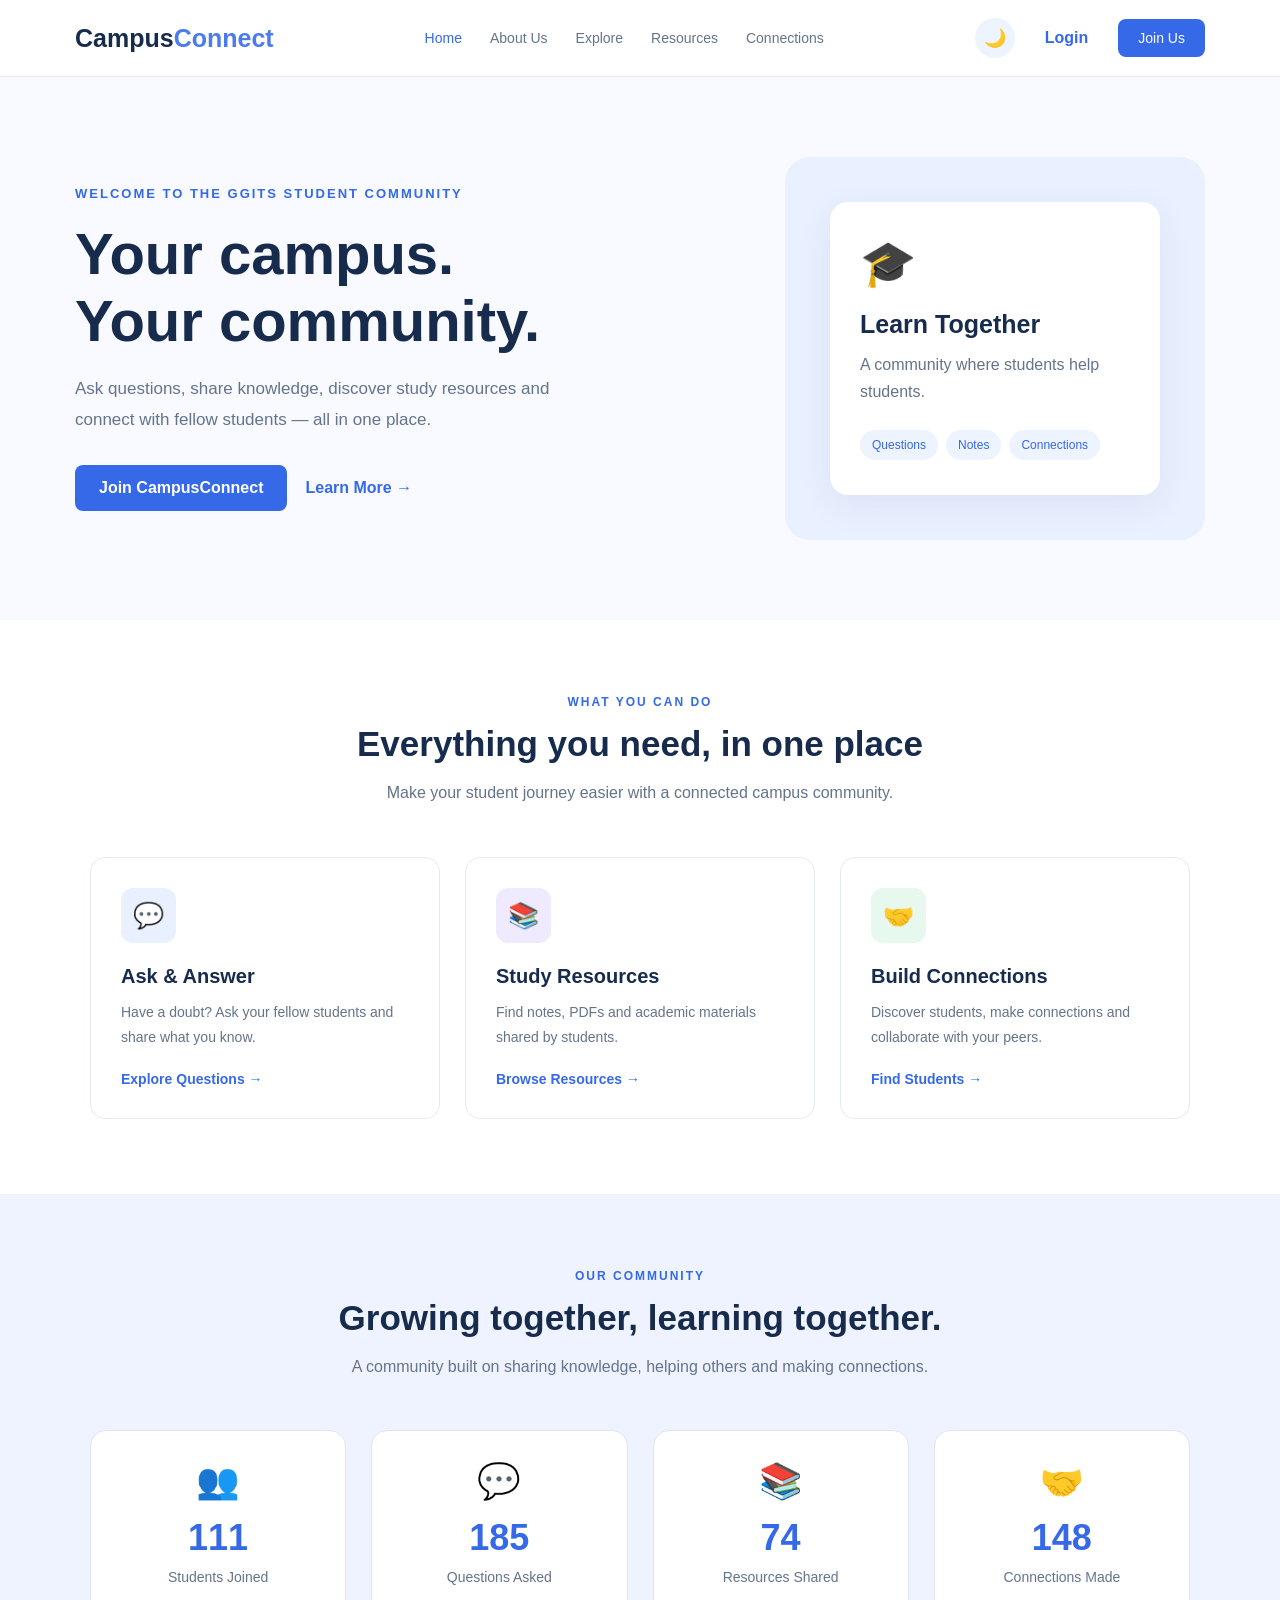
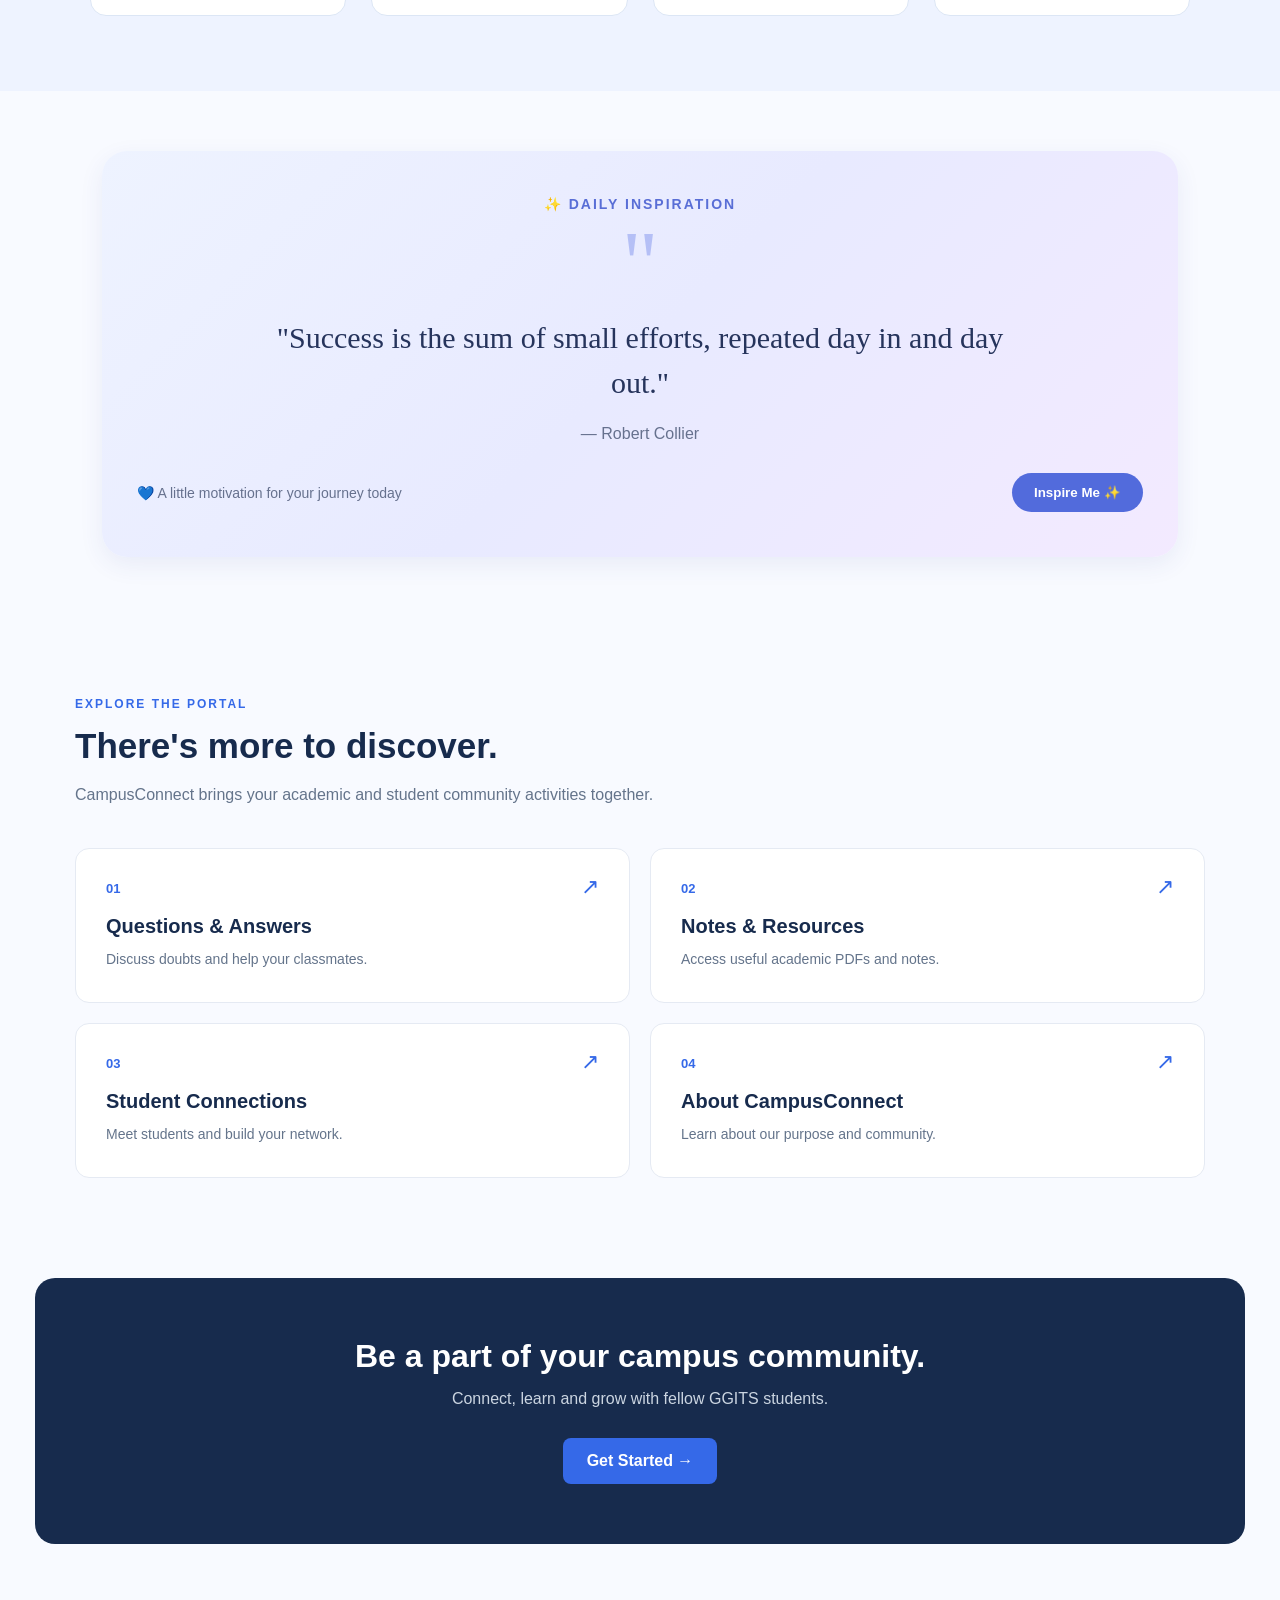
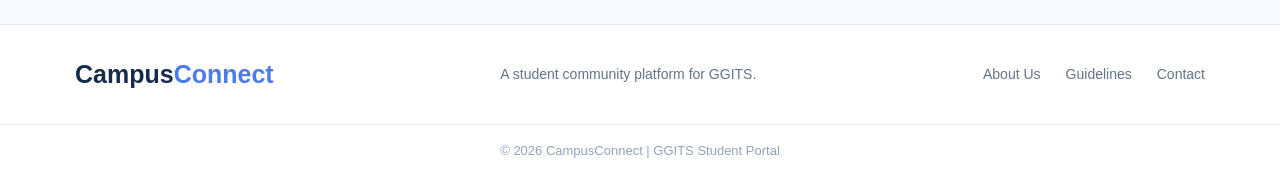
==== index.html @ 44f0b932 "Add files via upload" ====
<!DOCTYPE html>
<html lang="en">
<head>
    <meta charset="UTF-8">
    <meta name="viewport" content="width=device-width, initial-scale=1.0">
    <title>CampusConnect | GGITS Student Portal</title>
    <link rel="stylesheet" href="style.css">
</head>

<body>

    <!-- Navigation Bar -->
    <header>
        <nav class="navbar">

            <a href="index.html" class="logo">
                Campus<span>Connect</span>
            </a>

            <ul class="nav-links">
                <li><a href="index.html" class="active">Home</a></li>
                <li><a href="about.html">About Us</a></li>
                <li><a href="explore.html">Explore</a></li>
                <li><a href="resources.html">Resources</a></li>
                <li><a href="connections.html">Connections</a></li>
            </ul>

            <div class="nav-buttons">

    <button id="theme-toggle" class="theme-toggle">
        🌙
    </button>

    <a href="login.html" class="login-btn">Login</a>

    <a href="register.html" class="register-btn">Join Us</a>

</div>

        </nav>
    </header>


    <!-- Main Homepage -->
    <main>

        <!-- Hero Section -->
        <section class="hero">

            <div class="hero-content">

                <p class="welcome-text">
                    WELCOME TO THE GGITS STUDENT COMMUNITY
                </p>

                <h1>
                    Your campus.<br>
                    Your community.
                </h1>

                <p class="hero-description">
                    Ask questions, share knowledge, discover study resources
                    and connect with fellow students — all in one place.
                </p>

                <div class="hero-buttons">
                    <a href="register.html" class="primary-btn">
                        Join CampusConnect
                    </a>

                    <a href="about.html" class="secondary-btn">
                        Learn More →
                    </a>
                </div>

            </div>

            <div class="hero-visual">

                <div class="visual-card">
                    <div class="visual-icon">🎓</div>

                    <h3>Learn Together</h3>

                    <p>
                        A community where students help students.
                    </p>

                    <div class="visual-tags">
                        <span>Questions</span>
                        <span>Notes</span>
                        <span>Connections</span>
                    </div>
                </div>

            </div>

        </section>


        <!-- Features Section -->
        <section class="features-section">

            <div class="section-heading">

                <p class="section-label">WHAT YOU CAN DO</p>

                <h2>Everything you need, in one place</h2>

                <p>
                    Make your student journey easier with a connected
                    campus community.
                </p>

            </div>


            <div class="feature-container">

                <!-- Feature 1 -->
                <div class="feature-card">

                    <div class="feature-icon blue">
                        💬
                    </div>

                    <h3>Ask & Answer</h3>

                    <p>
                        Have a doubt? Ask your fellow students and
                        share what you know.
                    </p>

                    <a href="explore.html">
                        Explore Questions →
                    </a>

                </div>


                <!-- Feature 2 -->
                <div class="feature-card">

                    <div class="feature-icon purple">
                        📚
                    </div>

                    <h3>Study Resources</h3>

                    <p>
                        Find notes, PDFs and academic materials
                        shared by students.
                    </p>

                    <a href="resources.html">
                        Browse Resources →
                    </a>

                </div>


                <!-- Feature 3 -->
                <div class="feature-card">

                    <div class="feature-icon green">
                        🤝
                    </div>

                    <h3>Build Connections</h3>

                    <p>
                        Discover students, make connections
                        and collaborate with your peers.
                    </p>

                    <a href="connections.html">
                        Find Students →
                    </a>

                </div>

            </div>

        </section>

        <!-- Community Statistics Section -->

<section class="stats-section">

    <div class="stats-heading">

        <p class="section-label">OUR COMMUNITY</p>

        <h2>Growing together, learning together.</h2>

        <p>
            A community built on sharing knowledge,
            helping others and making connections.
        </p>

    </div>


    <div class="stats-container">

        <!-- Students -->
        <div class="stat-card">

            <div class="stat-icon">👥</div>

            <h3 class="counter" data-target="250">0</h3>

            <p>Students Joined</p>

        </div>


        <!-- Questions -->
        <div class="stat-card">

            <div class="stat-icon">💬</div>

            <h3 class="counter" data-target="480">0</h3>

            <p>Questions Asked</p>

        </div>


        <!-- Resources -->
        <div class="stat-card">

            <div class="stat-icon">📚</div>

            <h3 class="counter" data-target="150">0</h3>

            <p>Resources Shared</p>

        </div>


        <!-- Connections -->
        <div class="stat-card">

            <div class="stat-icon">🤝</div>

            <h3 class="counter" data-target="320">0</h3>

            <p>Connections Made</p>

        </div>

    </div>

</section>

    <!-- Daily Inspiration -->
<section class="daily-inspiration">
    <div class="inspiration-card">
        <div class="inspiration-label">
            ✨ DAILY INSPIRATION
        </div>

        <div class="quote-icon">"</div>

        <h2 id="daily-quote">
            It always seems impossible until it's done.
        </h2>

        <p id="quote-author">— Nelson Mandela</p>

        <div class="inspiration-footer">
            <span>💙 A little motivation for your journey today</span>

            <button id="new-quote-btn">
                Inspire Me ✨
            </button>
        </div>
    </div>
</section>


        <!-- Explore Section -->
        <section class="explore-section">

            <div class="explore-content">

                <p class="section-label">EXPLORE THE PORTAL</p>

                <h2>There's more to discover.</h2>

                <p>
                    CampusConnect brings your academic and student
                    community activities together.
                </p>

            </div>


            <div class="explore-grid">

                <a href="explore.html" class="explore-card">
                    <span class="explore-number">01</span>
                    <h3>Questions & Answers</h3>
                    <p>Discuss doubts and help your classmates.</p>
                    <span class="arrow">↗</span>
                </a>


                <a href="resources.html" class="explore-card">
                    <span class="explore-number">02</span>
                    <h3>Notes & Resources</h3>
                    <p>Access useful academic PDFs and notes.</p>
                    <span class="arrow">↗</span>
                </a>


                <a href="connections.html" class="explore-card">
                    <span class="explore-number">03</span>
                    <h3>Student Connections</h3>
                    <p>Meet students and build your network.</p>
                    <span class="arrow">↗</span>
                </a>


                <a href="about.html" class="explore-card">
                    <span class="explore-number">04</span>
                    <h3>About CampusConnect</h3>
                    <p>Learn about our purpose and community.</p>
                    <span class="arrow">↗</span>
                </a>

            </div>

        </section>


        <!-- Call To Action -->
        <section class="cta-section">

            <h2>Be a part of your campus community.</h2>

            <p>
                Connect, learn and grow with fellow GGITS students.
            </p>

            <a href="register.html" class="primary-btn">
                Get Started →
            </a>

        </section>

    </main>


    <!-- Footer -->
    <footer>

        <div class="footer-content">

            <a href="index.html" class="logo footer-logo">
                Campus<span>Connect</span>
            </a>

            <p>
                A student community platform for GGITS.
            </p>

            <div class="footer-links">
                <a href="about.html">About Us</a>
                <a href="guidelines.html">Guidelines</a>
                <a href="contact.html">Contact</a>
            </div>

        </div>

        <div class="footer-bottom">
            © 2026 CampusConnect | GGITS Student Portal
        </div>

    </footer>

    <script src="script.js"></script>

</body>
</html>
---- style.css ----
/* ------------------------------
   GENERAL STYLING
------------------------------ */

* {
    margin: 0;
    padding: 0;
    box-sizing: border-box;
}

body {
    font-family: Arial, Helvetica, sans-serif;
    background-color: #f8faff;
    color: #172b4d;
}

a {
    text-decoration: none;
    color: inherit;
}

html {
    scroll-behavior: smooth;
}


/* ------------------------------
   NAVIGATION BAR
------------------------------ */

header {
    background-color: #ffffff;
    border-bottom: 1px solid #e5eaf3;
    position: sticky;
    top: 0;
    z-index: 100;
}

.navbar {
    max-width: 1200px;
    margin: auto;
    padding: 18px 35px;

    display: flex;
    justify-content: space-between;
    align-items: center;
}

.logo {
    font-size: 25px;
    font-weight: bold;
    color: #172b4d;
}

.logo span {
    color: #4b7bec;
}

.nav-links {
    display: flex;
    list-style: none;
    gap: 28px;
}

.nav-links a {
    color: #64748b;
    font-size: 14px;
    transition: 0.3s;
}

.nav-links a:hover,
.nav-links .active {
    color: #3569e8;
}

.nav-buttons {
    display: flex;
    align-items: center;
    gap: 12px;
}

.login-btn {
    padding: 10px 18px;
    color: #3569e8;
    font-weight: 600;
}

.register-btn {
    background-color: #3569e8;
    color: white;
    padding: 11px 20px;
    border-radius: 8px;
    font-size: 14px;
    transition: 0.3s;
}

.register-btn:hover {
    background-color: #2454c6;
}


/* ------------------------------
   HERO SECTION
------------------------------ */

.hero {
    max-width: 1200px;
    margin: auto;

    padding: 80px 35px;

    display: flex;
    align-items: center;
    justify-content: space-between;

    gap: 50px;
}

.hero-content {
    max-width: 600px;
}

.welcome-text {
    color: #3569e8;
    font-size: 13px;
    font-weight: bold;
    letter-spacing: 2px;
    margin-bottom: 20px;
}

.hero h1 {
    font-size: 58px;
    line-height: 1.15;
    color: #172b4d;
    margin-bottom: 20px;
}

.hero-description {
    font-size: 17px;
    line-height: 1.8;
    color: #64748b;
    max-width: 520px;
}

.hero-buttons {
    display: flex;
    align-items: center;
    gap: 18px;
    margin-top: 30px;
}

.primary-btn {
    display: inline-block;
    background-color: #3569e8;
    color: white;

    padding: 14px 24px;
    border-radius: 8px;

    font-weight: 600;
    transition: 0.3s;
}

.primary-btn:hover {
    background-color: #2454c6;
    transform: translateY(-2px);
}

.secondary-btn {
    color: #3569e8;
    font-weight: 600;
}


/* Hero visual */

.hero-visual {
    width: 420px;
    min-width: 320px;

    background-color: #e9f0ff;
    border-radius: 25px;

    padding: 45px;
}

.visual-card {
    background-color: white;
    padding: 35px 30px;
    border-radius: 18px;

    box-shadow: 0 10px 35px rgba(50, 80, 140, 0.08);
}

.visual-icon {
    font-size: 45px;
    margin-bottom: 20px;
}

.visual-card h3 {
    font-size: 25px;
    margin-bottom: 12px;
}

.visual-card p {
    color: #64748b;
    line-height: 1.7;
}

.visual-tags {
    display: flex;
    flex-wrap: wrap;
    gap: 8px;
    margin-top: 25px;
}

.visual-tags span {
    background-color: #edf3ff;
    color: #3569e8;

    padding: 8px 12px;
    border-radius: 20px;

    font-size: 12px;
}


/* ------------------------------
   FEATURES SECTION
------------------------------ */

.features-section {
    padding: 75px 35px;
    background-color: white;
}

.section-heading {
    text-align: center;
    max-width: 700px;
    margin: auto;
}

.section-label {
    color: #3569e8;
    font-size: 12px;
    font-weight: bold;
    letter-spacing: 2px;
    margin-bottom: 15px;
}

.section-heading h2,
.explore-content h2 {
    font-size: 35px;
    margin-bottom: 15px;
}

.section-heading > p:last-child {
    color: #64748b;
    line-height: 1.7;
}

.feature-container {
    max-width: 1100px;
    margin: 50px auto 0;

    display: grid;
    grid-template-columns: repeat(3, 1fr);
    gap: 25px;
}

.feature-card {
    background-color: #ffffff;

    border: 1px solid #e5eaf3;
    border-radius: 15px;

    padding: 30px;

    transition: 0.3s;
}

.feature-card:hover {
    transform: translateY(-6px);
    box-shadow: 0 10px 30px rgba(40, 70, 120, 0.08);
}

.feature-icon {
    width: 55px;
    height: 55px;

    display: flex;
    justify-content: center;
    align-items: center;

    border-radius: 12px;
    font-size: 25px;

    margin-bottom: 22px;
}

.blue {
    background-color: #e9f0ff;
}

.purple {
    background-color: #f0eaff;
}

.green {
    background-color: #e7f8ef;
}

.feature-card h3 {
    font-size: 20px;
    margin-bottom: 12px;
}

.feature-card p {
    color: #64748b;
    font-size: 14px;
    line-height: 1.8;
    margin-bottom: 20px;
}

.feature-card a {
    color: #3569e8;
    font-size: 14px;
    font-weight: bold;
}


/* ------------------------------
   EXPLORE SECTION
------------------------------ */

.explore-section {
    max-width: 1200px;
    margin: auto;
    padding: 80px 35px;
}

.explore-content {
    margin-bottom: 40px;
}

.explore-content > p:last-child {
    color: #64748b;
    line-height: 1.7;
}

.explore-grid {
    display: grid;
    grid-template-columns: repeat(2, 1fr);
    gap: 20px;
}

.explore-card {
    position: relative;

    background-color: white;
    border: 1px solid #e5eaf3;

    border-radius: 14px;
    padding: 30px;

    transition: 0.3s;
}

.explore-card:hover {
    border-color: #3569e8;
    transform: translateY(-4px);
}

.explore-number {
    color: #3569e8;
    font-size: 13px;
    font-weight: bold;
}

.explore-card h3 {
    margin: 18px 0 10px;
    font-size: 20px;
}

.explore-card p {
    color: #64748b;
    font-size: 14px;
    line-height: 1.7;
}

.arrow {
    position: absolute;
    top: 25px;
    right: 30px;

    color: #3569e8;
    font-size: 22px;
}


/* ------------------------------
   CALL TO ACTION
------------------------------ */

.cta-section {
    margin: 20px 35px 80px;

    background-color: #172b4d;
    color: white;

    border-radius: 20px;
    padding: 60px 25px;

    text-align: center;
}

.cta-section h2 {
    font-size: 32px;
    margin-bottom: 15px;
}

.cta-section p {
    color: #cbd5e1;
    margin-bottom: 30px;
}


/* ------------------------------
   FOOTER
------------------------------ */

footer {
    background-color: white;
    border-top: 1px solid #e5eaf3;
}

.footer-content {
    max-width: 1200px;
    margin: auto;

    padding: 35px;

    display: flex;
    justify-content: space-between;
    align-items: center;
}

.footer-content > p {
    color: #64748b;
    font-size: 14px;
}

.footer-links {
    display: flex;
    gap: 25px;
}

.footer-links a {
    color: #64748b;
    font-size: 14px;
}

.footer-links a:hover {
    color: #3569e8;
}

.footer-bottom {
    border-top: 1px solid #e5eaf3;

    padding: 18px;
    text-align: center;

    color: #94a3b8;
    font-size: 13px;
}


/* ------------------------------
   RESPONSIVE DESIGN
------------------------------ */

@media (max-width: 900px) {

    .navbar {
        flex-wrap: wrap;
        gap: 20px;
    }

    .nav-links {
        gap: 15px;
    }

    .hero {
        flex-direction: column;
        text-align: center;
    }

    .hero-description {
        margin: auto;
    }

    .hero-buttons {
        justify-content: center;
    }

    .hero-visual {
        width: 100%;
        max-width: 500px;
    }

    .feature-container {
        grid-template-columns: 1fr;
    }

    .footer-content {
        flex-direction: column;
        gap: 20px;
        text-align: center;
    }

}


@media (max-width: 600px) {

    .navbar {
        padding: 15px 20px;
    }

    .nav-links {
        width: 100%;
        justify-content: center;
        flex-wrap: wrap;
    }

    .nav-buttons {
        width: 100%;
        justify-content: center;
    }

    .hero {
        padding: 55px 20px;
    }

    .hero h1 {
        font-size: 40px;
    }

    .hero-description {
        font-size: 15px;
    }

    .hero-visual {
        min-width: auto;
        padding: 20px;
    }

    .features-section,
    .explore-section {
        padding: 55px 20px;
    }

    .section-heading h2,
    .explore-content h2 {
        font-size: 28px;
    }

    .explore-grid {
        grid-template-columns: 1fr;
    }

    .cta-section {
        margin: 20px;
        padding: 45px 20px;
    }

    .cta-section h2 {
        font-size: 26px;
    }

    .footer-links {
        flex-wrap: wrap;
        justify-content: center;
    }

}

/* ------------------------------
   DARK MODE BUTTON
------------------------------ */

.theme-toggle {
    background-color: #edf3ff;
    border: none;

    width: 40px;
    height: 40px;

    border-radius: 50%;

    cursor: pointer;
    font-size: 18px;

    transition: 0.3s;
}

.theme-toggle:hover {
    transform: rotate(15deg);
}


/* ------------------------------
   DARK MODE
------------------------------ */

body.dark-mode {
    background-color: #101827;
    color: #e5eaf3;
}


/* Navbar */

.dark-mode header {
    background-color: #172235;
    border-bottom-color: #2b3950;
}

.dark-mode .logo {
    color: #e5eaf3;
}

.dark-mode .nav-links a {
    color: #cbd5e1;
}

.dark-mode .nav-links a:hover,
.dark-mode .nav-links .active {
    color: #7da5ff;
}

.dark-mode .login-btn {
    color: #7da5ff;
}

.dark-mode .theme-toggle {
    background-color: #2b3950;
}


/* Hero section */

.dark-mode .hero h1 {
    color: #f1f5f9;
}

.dark-mode .hero-description {
    color: #a9b7ca;
}

.dark-mode .hero-visual {
    background-color: #253652;
}

.dark-mode .visual-card {
    background-color: #172235;
    color: #e5eaf3;
}

.dark-mode .visual-card p {
    color: #a9b7ca;
}

.dark-mode .visual-tags span {
    background-color: #253652;
    color: #8db0ff;
}


/* Features section */

.dark-mode .features-section {
    background-color: #172235;
}

.dark-mode .section-heading h2,
.dark-mode .explore-content h2 {
    color: #f1f5f9;
}

.dark-mode .section-heading > p:last-child,
.dark-mode .explore-content > p:last-child {
    color: #a9b7ca;
}

.dark-mode .feature-card {
    background-color: #202e43;
    border-color: #34445c;
}

.dark-mode .feature-card h3 {
    color: #f1f5f9;
}

.dark-mode .feature-card p {
    color: #a9b7ca;
}

.dark-mode .blue {
    background-color: #253d68;
}

.dark-mode .purple {
    background-color: #3b315c;
}

.dark-mode .green {
    background-color: #25463c;
}


/* Explore section */

.dark-mode .explore-card {
    background-color: #172235;
    border-color: #34445c;
}

.dark-mode .explore-card h3 {
    color: #f1f5f9;
}

.dark-mode .explore-card p {
    color: #a9b7ca;
}

.dark-mode .explore-card:hover {
    border-color: #7da5ff;
}


/* CTA section */

.dark-mode .cta-section {
    background-color: #253d68;
}


/* Footer */

.dark-mode footer {
    background-color: #172235;
    border-top-color: #34445c;
}

.dark-mode .footer-logo {
    color: #f1f5f9;
}

.dark-mode .footer-content > p,
.dark-mode .footer-links a {
    color: #a9b7ca;
}

.dark-mode .footer-links a:hover {
    color: #7da5ff;
}

.dark-mode .footer-bottom {
    border-top-color: #34445c;
    color: #8493a8;
}

/* ------------------------------
   COMMUNITY STATISTICS
------------------------------ */

.stats-section {
    padding: 75px 35px;
    background-color: #eef3ff;
}

.stats-heading {
    text-align: center;
    max-width: 700px;
    margin: auto;
}

.stats-heading h2 {
    font-size: 35px;
    color: #172b4d;
    margin-bottom: 15px;
}

.stats-heading > p:last-child {
    color: #64748b;
    line-height: 1.7;
}

.stats-container {
    max-width: 1100px;
    margin: 50px auto 0;

    display: grid;
    grid-template-columns: repeat(4, 1fr);
    gap: 25px;
}

.stat-card {
    background-color: white;

    border: 1px solid #dce6f5;
    border-radius: 16px;

    padding: 30px 20px;
    text-align: center;

    transition: 0.3s;
}

.stat-card:hover {
    transform: translateY(-6px);

    box-shadow: 0 10px 30px
    rgba(40, 70, 120, 0.08);
}

.stat-icon {
    font-size: 35px;
    margin-bottom: 15px;
}

.stat-card h3 {
    font-size: 36px;
    color: #3569e8;
    margin-bottom: 10px;
}

.stat-card p {
    color: #64748b;
    font-size: 14px;
}


/* Responsive Statistics */

@media (max-width: 900px) {

    .stats-container {
        grid-template-columns: repeat(2, 1fr);
    }

}

@media (max-width: 600px) {

    .stats-section {
        padding: 55px 20px;
    }

    .stats-heading h2 {
        font-size: 28px;
    }

    .stats-container {
        gap: 15px;
    }

    .stat-card {
        padding: 25px 15px;
    }

    .stat-card h3 {
        font-size: 30px;
    }

}

/* Daily Inspiration */

.daily-inspiration {
    padding: 60px 8%;
}

.inspiration-card {
    position: relative;
    overflow: hidden;
    padding: 45px 35px;
    border-radius: 25px;
    text-align: center;
    background: linear-gradient(
        135deg,
        #eef3ff,
        #e8eaff,
        #f3eaff
    );
    color: #26345c;
    box-shadow: 0 8px 25px rgba(50, 70, 150, 0.08);
}

.inspiration-label {
    font-size: 14px;
    font-weight: 700;
    letter-spacing: 2px;
    color: #596ed6;
    margin-bottom: 20px;
}

.quote-icon {
    font-size: 90px;
    font-family: Georgia, serif;
    line-height: 0.7;
    color: #8295ee;
    opacity: 0.5;
}

.inspiration-card h2 {
    max-width: 750px;
    margin: 20px auto;
    font-family: Georgia, serif;
    font-size: 30px;
    font-weight: 500;
    line-height: 1.5;
}

.inspiration-card p {
    color: #66718e;
    font-size: 16px;
    margin-bottom: 30px;
}

.inspiration-footer {
    display: flex;
    align-items: center;
    justify-content: space-between;
    gap: 20px;
    flex-wrap: wrap;
}

.inspiration-footer span {
    font-size: 14px;
    color: #66718e;
}

#new-quote-btn {
    border: none;
    padding: 12px 22px;
    border-radius: 25px;
    background: #526bdc;
    color: white;
    font-weight: 600;
    cursor: pointer;
    transition: 0.3s;
}

#new-quote-btn:hover {
    background: #3b52c0;
    transform: translateY(-2px);
}

/* Responsive */
@media (max-width: 600px) {
    .inspiration-card {
        padding: 35px 20px;
    }

    .inspiration-card h2 {
        font-size: 23px;
    }

    .inspiration-footer {
        justify-content: center;
    }
}

body.dark-mode .inspiration-card {
    background: linear-gradient(
        135deg,
        #252b46,
        #302747,
        #3a2948
    );
    color: #e8eaff;
}

body.dark-mode .inspiration-label {
    color: #a8b5ff;
}

body.dark-mode .quote-icon {
    color: #a8b5ff;
}

body.dark-mode .inspiration-card p,
body.dark-mode .inspiration-footer span {
    color: #b8bfd8;
}

body.dark-mode #new-quote-btn {
    background: #7488f5;
}

body.dark-mode #new-quote-btn:hover {
    background: #6275df;
}
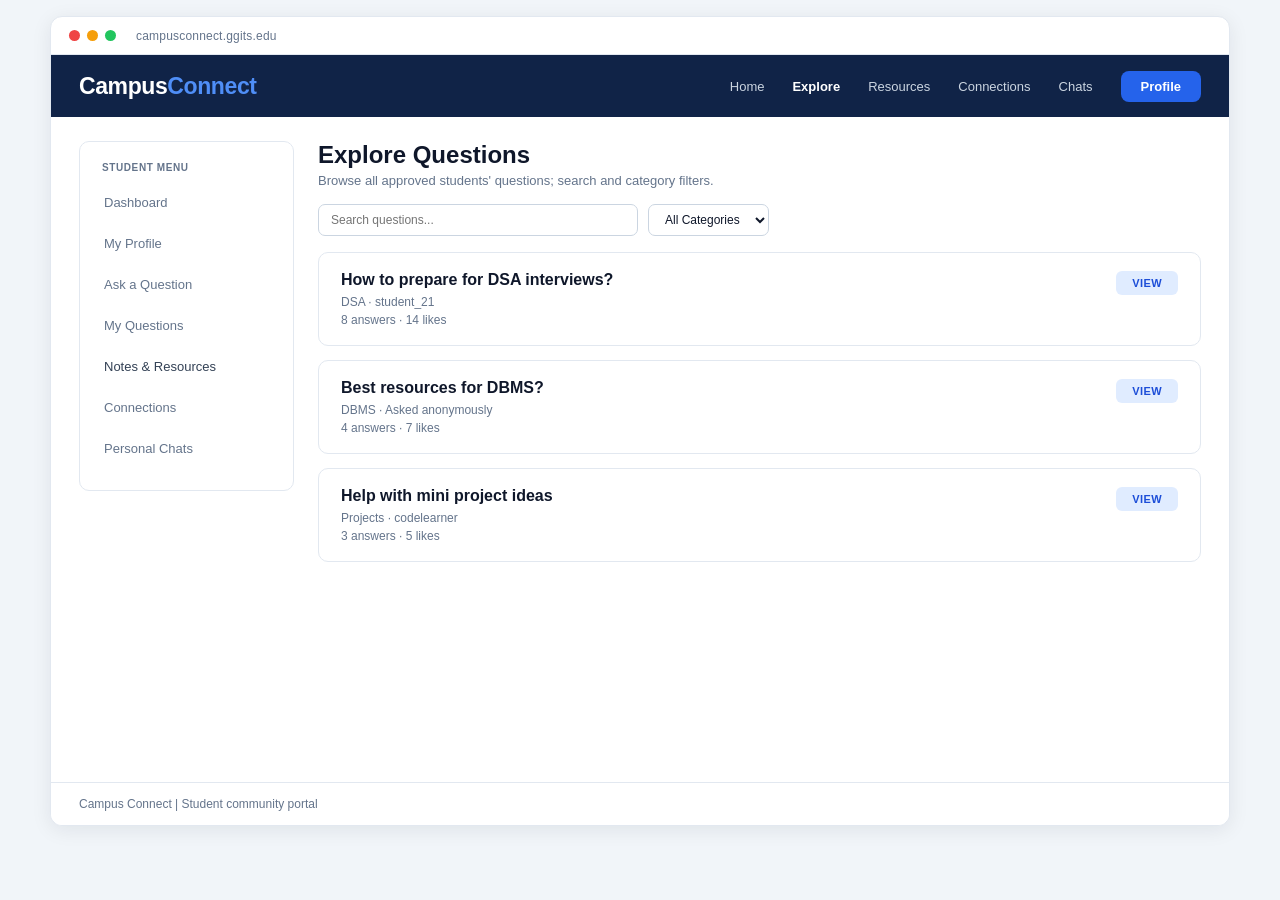
==== commit 7a68564f: "Add files via upload" ====
--- a/index.html
+++ b/index.html
@@ -1,386 +1,572 @@
-<!DOCTYPE html>
-<html lang="en">
-<head>
-    <meta charset="UTF-8">
-    <meta name="viewport" content="width=device-width, initial-scale=1.0">
-    <title>CampusConnect | GGITS Student Portal</title>
-    <link rel="stylesheet" href="style.css">
-</head>
-
-<body>
-
-    <!-- Navigation Bar -->
-    <header>
-        <nav class="navbar">
-
-            <a href="index.html" class="logo">
-                Campus<span>Connect</span>
-            </a>
-
-            <ul class="nav-links">
-                <li><a href="index.html" class="active">Home</a></li>
-                <li><a href="about.html">About Us</a></li>
-                <li><a href="explore.html">Explore</a></li>
-                <li><a href="resources.html">Resources</a></li>
-                <li><a href="connections.html">Connections</a></li>
-            </ul>
-
-            <div class="nav-buttons">
-
-    <button id="theme-toggle" class="theme-toggle">
-        🌙
-    </button>
-
-    <a href="login.html" class="login-btn">Login</a>
-
-    <a href="register.html" class="register-btn">Join Us</a>
-
-</div>
-
-        </nav>
-    </header>
-
-
-    <!-- Main Homepage -->
-    <main>
-
-        <!-- Hero Section -->
-        <section class="hero">
-
-            <div class="hero-content">
-
-                <p class="welcome-text">
-                    WELCOME TO THE GGITS STUDENT COMMUNITY
-                </p>
-
-                <h1>
-                    Your campus.<br>
-                    Your community.
-                </h1>
-
-                <p class="hero-description">
-                    Ask questions, share knowledge, discover study resources
-                    and connect with fellow students — all in one place.
-                </p>
-
-                <div class="hero-buttons">
-                    <a href="register.html" class="primary-btn">
-                        Join CampusConnect
-                    </a>
-
-                    <a href="about.html" class="secondary-btn">
-                        Learn More →
-                    </a>
-                </div>
-
-            </div>
-
-            <div class="hero-visual">
-
-                <div class="visual-card">
-                    <div class="visual-icon">🎓</div>
-
-                    <h3>Learn Together</h3>
-
-                    <p>
-                        A community where students help students.
-                    </p>
-
-                    <div class="visual-tags">
-                        <span>Questions</span>
-                        <span>Notes</span>
-                        <span>Connections</span>
-                    </div>
-                </div>
-
-            </div>
-
-        </section>
-
-
-        <!-- Features Section -->
-        <section class="features-section">
-
-            <div class="section-heading">
-
-                <p class="section-label">WHAT YOU CAN DO</p>
-
-                <h2>Everything you need, in one place</h2>
-
-                <p>
-                    Make your student journey easier with a connected
-                    campus community.
-                </p>
-
-            </div>
-
-
-            <div class="feature-container">
-
-                <!-- Feature 1 -->
-                <div class="feature-card">
-
-                    <div class="feature-icon blue">
-                        💬
-                    </div>
-
-                    <h3>Ask & Answer</h3>
-
-                    <p>
-                        Have a doubt? Ask your fellow students and
-                        share what you know.
-                    </p>
-
-                    <a href="explore.html">
-                        Explore Questions →
-                    </a>
-
-                </div>
-
-
-                <!-- Feature 2 -->
-                <div class="feature-card">
-
-                    <div class="feature-icon purple">
-                        📚
-                    </div>
-
-                    <h3>Study Resources</h3>
-
-                    <p>
-                        Find notes, PDFs and academic materials
-                        shared by students.
-                    </p>
-
-                    <a href="resources.html">
-                        Browse Resources →
-                    </a>
-
-                </div>
-
-
-                <!-- Feature 3 -->
-                <div class="feature-card">
-
-                    <div class="feature-icon green">
-                        🤝
-                    </div>
-
-                    <h3>Build Connections</h3>
-
-                    <p>
-                        Discover students, make connections
-                        and collaborate with your peers.
-                    </p>
-
-                    <a href="connections.html">
-                        Find Students →
-                    </a>
-
-                </div>
-
-            </div>
-
-        </section>
-
-        <!-- Community Statistics Section -->
-
-<section class="stats-section">
-
-    <div class="stats-heading">
-
-        <p class="section-label">OUR COMMUNITY</p>
-
-        <h2>Growing together, learning together.</h2>
-
-        <p>
-            A community built on sharing knowledge,
-            helping others and making connections.
-        </p>
-
-    </div>
-
-
-    <div class="stats-container">
-
-        <!-- Students -->
-        <div class="stat-card">
-
-            <div class="stat-icon">👥</div>
-
-            <h3 class="counter" data-target="250">0</h3>
-
-            <p>Students Joined</p>
-
-        </div>
-
-
-        <!-- Questions -->
-        <div class="stat-card">
-
-            <div class="stat-icon">💬</div>
-
-            <h3 class="counter" data-target="480">0</h3>
-
-            <p>Questions Asked</p>
-
-        </div>
-
-
-        <!-- Resources -->
-        <div class="stat-card">
-
-            <div class="stat-icon">📚</div>
-
-            <h3 class="counter" data-target="150">0</h3>
-
-            <p>Resources Shared</p>
-
-        </div>
-
-
-        <!-- Connections -->
-        <div class="stat-card">
-
-            <div class="stat-icon">🤝</div>
-
-            <h3 class="counter" data-target="320">0</h3>
-
-            <p>Connections Made</p>
-
-        </div>
-
-    </div>
-
-</section>
-
-    <!-- Daily Inspiration -->
-<section class="daily-inspiration">
-    <div class="inspiration-card">
-        <div class="inspiration-label">
-            ✨ DAILY INSPIRATION
-        </div>
-
-        <div class="quote-icon">"</div>
-
-        <h2 id="daily-quote">
-            It always seems impossible until it's done.
-        </h2>
-
-        <p id="quote-author">— Nelson Mandela</p>
-
-        <div class="inspiration-footer">
-            <span>💙 A little motivation for your journey today</span>
-
-            <button id="new-quote-btn">
-                Inspire Me ✨
-            </button>
-        </div>
-    </div>
-</section>
-
-
-        <!-- Explore Section -->
-        <section class="explore-section">
-
-            <div class="explore-content">
-
-                <p class="section-label">EXPLORE THE PORTAL</p>
-
-                <h2>There's more to discover.</h2>
-
-                <p>
-                    CampusConnect brings your academic and student
-                    community activities together.
-                </p>
-
-            </div>
-
-
-            <div class="explore-grid">
-
-                <a href="explore.html" class="explore-card">
-                    <span class="explore-number">01</span>
-                    <h3>Questions & Answers</h3>
-                    <p>Discuss doubts and help your classmates.</p>
-                    <span class="arrow">↗</span>
-                </a>
-
-
-                <a href="resources.html" class="explore-card">
-                    <span class="explore-number">02</span>
-                    <h3>Notes & Resources</h3>
-                    <p>Access useful academic PDFs and notes.</p>
-                    <span class="arrow">↗</span>
-                </a>
-
-
-                <a href="connections.html" class="explore-card">
-                    <span class="explore-number">03</span>
-                    <h3>Student Connections</h3>
-                    <p>Meet students and build your network.</p>
-                    <span class="arrow">↗</span>
-                </a>
-
-
-                <a href="about.html" class="explore-card">
-                    <span class="explore-number">04</span>
-                    <h3>About CampusConnect</h3>
-                    <p>Learn about our purpose and community.</p>
-                    <span class="arrow">↗</span>
-                </a>
-
-            </div>
-
-        </section>
-
-
-        <!-- Call To Action -->
-        <section class="cta-section">
-
-            <h2>Be a part of your campus community.</h2>
-
-            <p>
-                Connect, learn and grow with fellow GGITS students.
-            </p>
-
-            <a href="register.html" class="primary-btn">
-                Get Started →
-            </a>
-
-        </section>
-
-    </main>
-
-
-    <!-- Footer -->
-    <footer>
-
-        <div class="footer-content">
-
-            <a href="index.html" class="logo footer-logo">
-                Campus<span>Connect</span>
-            </a>
-
-            <p>
-                A student community platform for GGITS.
-            </p>
-
-            <div class="footer-links">
-                <a href="about.html">About Us</a>
-                <a href="guidelines.html">Guidelines</a>
-                <a href="contact.html">Contact</a>
-            </div>
-
-        </div>
-
-        <div class="footer-bottom">
-            © 2026 CampusConnect | GGITS Student Portal
-        </div>
-
-    </footer>
-
-    <script src="script.js"></script>
-
-</body>
-</html>+<!DOCTYPE html>
+<html lang="en">
+<head>
+<meta charset="UTF-8" />
+<meta name="viewport" content="width=device-width, initial-scale=1.0" />
+<title>CampusConnect</title>
+<meta name="claude:viewport-fit-sides" content="cover">
+<style>
+  /* Layout: framed portal window; navy header, left student menu, right working panel (Explore / Notes / Upload). */
+  :root {
+    --bg: #f1f5f9;
+    --surface: #ffffff;
+    --surface-2: #f8fafc;
+    --border: #e2e8f0;
+    --border-strong: #cbd5e1;
+    --text: #0f172a;
+    --text-2: #334155;
+    --muted: #64748b;
+    --navy: #102347;
+    --accent: #2563eb;
+    --accent-hover: #1d4ed8;
+    --accent-soft: #e0ecff;
+    --accent-soft-hover: #cfe0ff;
+    --accent-text: #1d4ed8;
+    --logo-accent: #4f8ef7;
+    --ok: #15803d;
+    --err: #b91c1c;
+    --overlay: rgba(15, 23, 42, 0.45);
+    color-scheme: light;
+    --font: -apple-system, BlinkMacSystemFont, "Segoe UI", Roboto, Arial, sans-serif;
+  }
+
+  * { box-sizing: border-box; margin: 0; padding: 0; font-family: var(--font); }
+  body {
+    background: var(--bg);
+    color: var(--text);
+    padding-block: 16px;
+    padding-left: max(16px, env(safe-area-inset-left, 0px));
+    padding-right: max(16px, env(safe-area-inset-right, 0px));
+    min-height: 100vh;
+  }
+  :focus-visible { outline: 2px solid var(--accent); outline-offset: 2px; }
+
+  .browser-window {
+    width: 100%; max-width: 1180px; margin: 0 auto;
+    background: var(--surface); border: 1px solid var(--border); border-radius: 12px; overflow: hidden;
+    box-shadow: 0 4px 20px rgba(15, 23, 42, 0.08);
+    display: flex; flex-direction: column; min-height: 90vh;
+  }
+  .browser-bar { height: 38px; padding: 0 18px; display: flex; align-items: center; gap: 20px; border-bottom: 1px solid var(--border); }
+  .dots { display: flex; gap: 7px; flex-shrink: 0; }
+  .dot { width: 11px; height: 11px; border-radius: 50%; display: inline-block; }
+  .dot.red { background: #ef4444; } .dot.yellow { background: #f59e0b; } .dot.green { background: #22c55e; }
+  .url-text { font-size: 12px; color: var(--muted); letter-spacing: .2px; overflow: hidden; text-overflow: ellipsis; white-space: nowrap; }
+
+  .navbar { background: var(--navy); min-height: 62px; padding: 8px 28px; display: flex; align-items: center; justify-content: space-between; gap: 16px; flex-wrap: wrap; }
+  .logo { font-size: 23px; font-weight: 800; color: #fff; letter-spacing: -.4px; user-select: none; }
+  .logo span { color: var(--logo-accent); }
+  .nav-links { display: flex; align-items: center; gap: 28px; flex-wrap: wrap; }
+  .nav-item { color: #cbd5e1; font-size: 13px; font-weight: 500; cursor: pointer; user-select: none; background: none; border: none; }
+  .nav-item.active { color: #fff; font-weight: 700; }
+  .nav-item.static { cursor: default; }
+  .profile-btn { background: #2563eb; color: #fff; border: none; border-radius: 8px; padding: 8px 20px; font-size: 13px; font-weight: 600; cursor: default; }
+
+  .main-wrap { display: flex; gap: 24px; padding: 24px 28px; flex: 1; background: var(--surface); }
+  .sidebar { width: 215px; flex-shrink: 0; border: 1px solid var(--border); border-radius: 10px; padding: 18px 12px; height: fit-content; background: var(--surface); }
+  .sidebar-title { font-size: 10px; font-weight: 700; color: var(--muted); letter-spacing: .6px; padding: 2px 10px 12px; text-transform: uppercase; }
+  .side-link { display: block; width: 100%; text-align: left; background: none; border: none; padding: 10px 12px; border-radius: 7px; font-size: 13px; color: var(--text-2); margin-bottom: 6px; cursor: pointer; user-select: none; }
+  .side-link.static { cursor: default; color: var(--muted); }
+  .side-link.active { background: var(--accent-soft); color: var(--accent-text); font-weight: 600; }
+
+  .content-area { flex: 1; min-width: 0; }
+  .header-flex { display: flex; justify-content: space-between; align-items: flex-start; gap: 12px; margin-bottom: 4px; flex-wrap: wrap; }
+  .page-title { font-size: 24px; font-weight: 700; color: var(--text); margin-bottom: 4px; text-wrap: balance; }
+  .page-subtitle { font-size: 13px; color: var(--muted); margin-bottom: 16px; }
+
+  .filters { display: flex; flex-wrap: wrap; gap: 10px; margin-bottom: 16px; }
+  .input-box, .select-box { border: 1px solid var(--border-strong); border-radius: 7px; padding: 7px 12px; font-size: 12px; color: var(--text); background: var(--surface); }
+  .input-box { min-width: 220px; flex: 1; max-width: 320px; }
+
+  .item-card { border: 1px solid var(--border); border-radius: 10px; padding: 18px 22px; margin-bottom: 14px; display: flex; justify-content: space-between; align-items: flex-start; gap: 16px; background: var(--surface); }
+  .item-body { min-width: 0; }
+  .item-title { font-size: 16px; font-weight: 700; color: var(--text); margin-bottom: 6px; overflow-wrap: anywhere; }
+  .item-meta { font-size: 12px; color: var(--muted); margin-bottom: 4px; overflow-wrap: anywhere; }
+  .item-sub { font-size: 12px; color: var(--muted); }
+  .empty { border: 1px dashed var(--border-strong); border-radius: 10px; padding: 28px; text-align: center; font-size: 13px; color: var(--muted); }
+
+  .pill-btn { background: var(--accent-soft); color: var(--accent-text); border: none; border-radius: 6px; padding: 6px 16px; font-size: 11px; font-weight: 700; letter-spacing: .4px; cursor: pointer; white-space: nowrap; flex-shrink: 0; }
+  .pill-btn:hover { background: var(--accent-soft-hover); }
+  .pill-btn.static { cursor: default; }
+
+  .upload-card { border: 1px solid var(--border); border-radius: 10px; padding: 22px 24px; background: var(--surface); }
+  .upload-top { display: flex; justify-content: space-between; align-items: center; margin-bottom: 18px; }
+  .upload-heading { font-size: 16px; font-weight: 700; color: var(--text); }
+  .field-row { display: flex; align-items: center; gap: 12px; margin-bottom: 14px; font-size: 13px; color: var(--text-2); flex-wrap: wrap; }
+  .field-label { width: 130px; font-size: 12px; color: var(--muted); flex-shrink: 0; }
+  .field-row input[type="file"] { font-size: 12px; color: var(--text-2); max-width: 100%; }
+  .underline-input { border: none; border-bottom: 1px solid var(--border-strong); padding: 4px 6px; font-size: 13px; color: var(--text); min-width: 230px; background: transparent; border-radius: 0; }
+  .underline-input.sem { min-width: 75px; width: 80px; }
+  .primary-btn { margin-top: 18px; background: var(--accent); color: #fff; border: none; border-radius: 7px; padding: 9px 20px; font-size: 13px; font-weight: 600; cursor: pointer; }
+  .primary-btn:hover { background: var(--accent-hover); }
+  .status-msg { margin-top: 10px; font-size: 12px; font-weight: 600; min-height: 16px; }
+  .status-msg.ok { color: var(--ok); } .status-msg.err { color: var(--err); }
+
+  .modal-bg { display: none; position: fixed; inset: 0; background: var(--overlay); align-items: center; justify-content: center; padding: 16px; z-index: 50; }
+  .modal-bg.show { display: flex; }
+  .modal-card { background: var(--surface); border: 1px solid var(--border); border-radius: 10px; width: 100%; max-width: 540px; padding: 20px 22px; max-height: 90vh; overflow-y: auto; }
+  .modal-header { display: flex; justify-content: space-between; align-items: center; gap: 12px; margin-bottom: 10px; }
+  .modal-title { font-size: 16px; font-weight: 700; overflow-wrap: anywhere; }
+  .modal-details { font-size: 13px; color: var(--text-2); margin-bottom: 12px; overflow-wrap: anywhere; }
+  .close-modal { background: var(--surface-2); color: var(--text); border: 1px solid var(--border); border-radius: 6px; padding: 5px 12px; font-size: 12px; cursor: pointer; }
+  .ans-box { background: var(--surface-2); border: 1px solid var(--border); border-radius: 6px; padding: 8px 10px; font-size: 12px; margin-bottom: 8px; color: var(--text-2); overflow-wrap: anywhere; }
+  .reply-form { display: flex; gap: 8px; margin-top: 12px; }
+  .reply-input { flex: 1; min-width: 0; border: 1px solid var(--border-strong); border-radius: 6px; padding: 7px 10px; font-size: 12px; color: var(--text); background: var(--surface); }
+  .reply-form .primary-btn { margin-top: 0; padding: 7px 14px; }
+
+  .btn-group { display: flex; gap: 8px; flex-shrink: 0; }
+  .pill-btn.solid { background: var(--accent); color: #fff; }
+  .pill-btn.solid:hover { background: var(--accent-hover); }
+  .pdf-card { max-width: 720px; }
+  .pdf-actions { display: flex; gap: 8px; align-items: center; }
+  .pdf-pages img { display: block; width: 100%; height: auto; border: 1px solid var(--border); border-radius: 6px; margin-bottom: 10px; background: #fff; }
+  .footer { border-top: 1px solid var(--border); padding: 14px 28px; font-size: 12px; color: var(--muted); background: var(--surface); }
+
+  @media (max-width: 768px) {
+    .navbar { padding: 10px 16px; }
+    .nav-links { gap: 14px; }
+    .main-wrap { flex-direction: column; padding: 16px; }
+    .sidebar { width: 100%; }
+    .item-card { flex-direction: column; }
+    .underline-input { min-width: 100%; }
+    .footer { padding: 14px 16px; }
+  }
+</style>
+</head>
+<body>
+
+
+<div class="browser-window">
+  <div class="browser-bar">
+    <div class="dots" aria-hidden="true"><span class="dot red"></span><span class="dot yellow"></span><span class="dot green"></span></div>
+    <div class="url-text">campusconnect.ggits.edu</div>
+  </div>
+
+  <header class="navbar">
+    <div class="logo">Campus<span>Connect</span></div>
+    <nav class="nav-links" aria-label="Primary navigation">
+      <span class="nav-item static">Home</span>
+      <button class="nav-item active" id="navExplore" type="button" onclick="openTab('explore')">Explore</button>
+      <button class="nav-item" id="navResources" type="button" onclick="openTab('notes')">Resources</button>
+      <span class="nav-item static">Connections</span>
+      <span class="nav-item static">Chats</span>
+      <button class="profile-btn" type="button">Profile</button>
+    </nav>
+  </header>
+
+  <div class="main-wrap">
+    <aside class="sidebar" aria-label="Student menu">
+      <div class="sidebar-title">Student Menu</div>
+      <div class="side-link static">Dashboard</div>
+      <div class="side-link static">My Profile</div>
+      <div class="side-link static">Ask a Question</div>
+      <div class="side-link static">My Questions</div>
+      <button class="side-link" id="sideNotes" type="button" onclick="openTab('notes')">Notes &amp; Resources</button>
+      <div class="side-link static">Connections</div>
+      <div class="side-link static">Personal Chats</div>
+    </aside>
+
+    <main class="content-area">
+      <!-- Explore Questions -->
+      <section id="tab-explore">
+        <h1 class="page-title">Explore Questions</h1>
+        <p class="page-subtitle">Browse all approved students' questions; search and category filters.</p>
+        <div class="filters">
+          <input type="text" id="qSearch" class="input-box" placeholder="Search questions..." oninput="renderQuestions()" />
+          <select id="qCat" class="select-box" onchange="renderQuestions()">
+            <option value="ALL">All Categories</option>
+            <option value="DSA">DSA</option>
+            <option value="DBMS">DBMS</option>
+            <option value="Projects">Projects</option>
+          </select>
+        </div>
+        <div id="questionsContainer"></div>
+      </section>
+
+      <!-- Notes & Resources -->
+      <section id="tab-notes" hidden>
+        <div class="header-flex">
+          <div>
+            <h1 class="page-title">Notes &amp; Resources</h1>
+            <p class="page-subtitle">Browse PDFs with subject, branch and semester filters; download action.</p>
+          </div>
+          <button class="pill-btn" type="button" onclick="openTab('upload')">UPLOAD NOTES</button>
+        </div>
+        <div class="filters">
+          <input type="text" id="nSearch" class="input-box" placeholder="Search PDF title..." oninput="renderNotes()" />
+          <select id="nSubject" class="select-box" onchange="renderNotes()">
+            <option value="ALL">All Subjects</option>
+            <option value="Data Structures">Data Structures</option>
+            <option value="DBMS">DBMS</option>
+            <option value="Operating Systems">Operating Systems</option>
+          </select>
+          <select id="nBranch" class="select-box" onchange="renderNotes()">
+            <option value="ALL">All Branches</option>
+            <option value="CSE">CSE</option>
+            <option value="IT">IT</option>
+          </select>
+          <select id="nSem" class="select-box" onchange="renderNotes()">
+            <option value="ALL">All Semesters</option>
+            <option value="3">Semester 3</option>
+            <option value="4">Semester 4</option>
+            <option value="5">Semester 5</option>
+          </select>
+        </div>
+        <div id="notesMsg" class="status-msg" role="status" aria-live="polite"></div>
+        <div id="notesContainer"></div>
+      </section>
+
+      <!-- Upload Notes -->
+      <section id="tab-upload" hidden>
+        <div class="header-flex">
+          <div>
+            <h1 class="page-title">Upload Notes</h1>
+            <p class="page-subtitle">Choose PDF, enter title and academic details, then upload.</p>
+          </div>
+          <button class="pill-btn" type="button" onclick="openTab('notes')">NOTES &amp; RESOURCES</button>
+        </div>
+
+        <form class="upload-card" id="uploadForm" onsubmit="uploadPdf(event)">
+          <div class="upload-top">
+            <div class="upload-heading">Share study material</div>
+            <span class="pill-btn static">UPLOAD</span>
+          </div>
+          <div class="field-row">
+            <label class="field-label" for="pdfInput">PDF file</label>
+            <input type="file" id="pdfInput" accept=".pdf,application/pdf" required />
+          </div>
+          <div class="field-row">
+            <label class="field-label" for="titleInput">Resource title</label>
+            <input type="text" id="titleInput" class="underline-input" placeholder="e.g. Computer Networks Unit 1" required />
+          </div>
+          <div class="field-row">
+            <label class="field-label" for="subBranchInput">Subject / Branch</label>
+            <input type="text" id="subBranchInput" class="underline-input" placeholder="e.g. DBMS / CSE" required />
+            <label for="semInput">Semester</label>
+            <input type="number" id="semInput" class="underline-input sem" min="1" max="8" placeholder="5" required />
+          </div>
+          <div class="field-row">
+            <label class="field-label" for="descInput">Description</label>
+            <input type="text" id="descInput" class="underline-input" placeholder="Short description" />
+          </div>
+          <button type="submit" class="primary-btn">Upload PDF</button>
+          <div id="uploadMsg" class="status-msg" role="status" aria-live="polite"></div>
+        </form>
+      </section>
+    </main>
+  </div>
+
+  <footer class="footer">Campus Connect | Student community portal</footer>
+</div>
+
+<!-- Question details modal -->
+<div class="modal-bg" id="qModal" role="dialog" aria-modal="true" aria-labelledby="mTitle">
+  <div class="modal-card">
+    <div class="modal-header">
+      <h3 id="mTitle" class="modal-title"></h3>
+      <button class="close-modal" type="button" onclick="closeModal()">Close</button>
+    </div>
+    <p id="mMeta" class="item-meta" style="margin-bottom:8px;"></p>
+    <p id="mDetails" class="modal-details"></p>
+    <div style="margin-bottom:12px;">
+      <button class="pill-btn" type="button" id="mLikeBtn" onclick="likeQuestion()">LIKE</button>
+    </div>
+    <div id="mAnswers"></div>
+    <form class="reply-form" onsubmit="submitReply(event)">
+      <input type="text" id="replyBox" class="reply-input" placeholder="Write an answer..." required />
+      <button type="submit" class="primary-btn">Reply</button>
+    </form>
+  </div>
+</div>
+
+<!-- PDF viewer modal -->
+<div class="modal-bg" id="pdfModal" role="dialog" aria-modal="true" aria-labelledby="pdfTitle">
+  <div class="modal-card pdf-card">
+    <div class="modal-header">
+      <h3 id="pdfTitle" class="modal-title"></h3>
+      <div class="pdf-actions">
+        <button class="pill-btn solid" type="button" id="pdfDownloadBtn">DOWNLOAD</button>
+        <button class="close-modal" type="button" onclick="closePdf()">Close</button>
+      </div>
+    </div>
+    <div id="pdfPages" class="pdf-pages"></div>
+  </div>
+</div>
+
+<script>
+  // Maximum allowed PDF size: 10 MB
+  const MAX_FILE_SIZE = 10 * 1024 * 1024;
+
+  const questionsData = [
+    { id: 1, title: "How to prepare for DSA interviews?", category: "DSA", author: "student_21",
+      details: "I am looking for a beginner-friendly preparation roadmap for DSA interviews.",
+      answers: ["student_08: Start with arrays, strings and hashing.", "student_14: Practise consistently and revise patterns."],
+      displayAnswerCount: 8, likes: 14, liked: false },
+    { id: 2, title: "Best resources for DBMS?", category: "DBMS", author: "Asked anonymously",
+      details: "Please suggest good PDFs and practice sets for SQL queries and normalization.",
+      answers: ["coder_19: Check DBMS SQL Practice.pdf in Notes & Resources."],
+      displayAnswerCount: 4, likes: 7, liked: false },
+    { id: 3, title: "Help with mini project ideas", category: "Projects", author: "codelearner",
+      details: "Need clean web development mini project ideas for 5th semester.",
+      answers: ["techie_04: Build a student resource portal or attendance tracker."],
+      displayAnswerCount: 3, likes: 5, liked: false }
+  ];
+
+  // Sample PDF files (base64) so the DOWNLOAD button gives real notes
+  const PDF_DATA = {
+    1: "[base64]/[base64]/J1gwPS9rYExcTE5rV25gJWtpVUdUMmM1JWQ/[base64]/WWYwOSdxMVcnYjhpOjEhW15xMHFsMCxRNjtYaF5BXldtQ0g6L2FhQiJYRTwwSD0/MSgoODMzcGhVS11CLCJNQV43U1ZASCpVYmBjWVBAM0RaXHFKVnVAS10/LihyOjcwMTU8LD4mImUtKUBQJDFUIjJmMSZhalFudUVIMyxUaDdlQWtsM0Y/[base64]/ImNdZy5lK0NYWURcOGJGW0xhJWFkIz4lLztbUGZsZWQ7aWNAYWo+QS5YJyduOWdmXClwKVMpJ3VjW24xR1oiYFlDIklAP3RTY2c/[base64]",
+    2: "[base64]/[base64]/[base64]/[base64]/TVI/[base64]/SHVoW0lLUjoibCpLTCZhbTJKPDJzYWJOV24hciRZXDZBTUNCJU5pPmF1VjJYPGY9PClxUklkXExXdVBFaihMJFpeNS5ybC9aQ1BDPik0RmRKJURkNXFpWFEnbUZHKThwbE8sTTpAaCQpPlVSQmExMXRQXT1tNGguKDtpIiEuT2ZWRSc/TmM4L0xTOmxVVVdJXScqPkVSZFZoNyovayhUL21hIlcsKThIVEphdC0/RT4uNGlgJEsiSi9rVFpSPklWa1NkIl03KDQ1Q0gwcSMsRm8qXTZQLSpdSyZwZz1bTiFaLmcxbVxzMHA1UHQ/[base64]/K1AjLitPamlrZ2IiVmMnYEk4WVxWQW00X3JIUmJyM1toW0NdIVdxXDgpbHMtc15rdW5mXE1NXi1SYycmI0NyTmpEYU4mY1M8YDNNRDZqLytYYV5YIkZtOnM7YT4iak4zTlJcb2NyPjwmRkZvVys/WWstMEcjSU4tTEhGRDJzPj4nNV5BXFhlKFA9TildRGUhZi1GXllrMi0xaW8pY1cla1UyRS1EUkJocCtxREBWVCxkRlErdGRoODgjMlA/[base64]",
+    3: "[base64]/[base64]/[base64]/Q2JUcjJbTmIuIVVyWyQlWUFTK0RAajlyWl1yUTIoW1dDZTdZciY/[base64]/[base64]/[base64]/[base64]/SygrWV01SGdMO11ZR2wyJmBYQyszbHErRThXITtVK2xKWnVWaGtLdC1sNy5SUC9BM1BLODhJN0UiRjkkZFlTVCEzTHQsL04xbGU4JClxcm5ba1Y+RFVyKD9bP2ZjJlhvL0I2a1NQVTxBcFBTZydpLE9MLzQ/[base64]"
+  };
+
+  // Page images of each sample PDF, shown by the VIEW button (PNG, base64)
+  const PAGE_IMG = {
+    1: [
+      "iVBORw0KGgoAAAANSUhEUgAAAzsAAASSCAMAAAChRQC1AAAAkFBMVEX////9/f34+Pn19fbv9f/v8PPq7O/g7P/[base64]/C45Bnt7/7W5VT4AsO06OFQ/[base64]/3cleYMU7++hQPBRtSNcR+G9lXhurgz/OcV7SgQHHXxM7dyQdGLRVdT4hLdv0+qwav53c8ONzwHaAV9WO4njpKyZQ+g4rRRTU7Vy8DN23eG+r26o0zTWDavgvutuHg6tfP9w6LqBXm75O/laNb3sX1nN0Jv/SQEczODnnt6oP+bDQX9QW5n+Gf2k3rN20GsDH1I7o+O4qmclfL+gz4nsv7Gc9o4j+FNy2HGPriJ9UNvUevShIHduHWenEkjopVnzbiGrz/bVDqrRuJn6bwdukGSzdC+//9//bM9ObcXfm+ESvddf4rCDD6gdUkA87yPFpCXfkbIg7aihUKCGQwfWju/JD8WRdnraMgjkmEk2FadGPzdKTfbDNCw6TB/+pxsu9R7aAR9XO4Im2OaOzs0MK2EttRO0Y8lTcGMne3S33LT0h8p1vHGpnYLaqIeHikV1WA5R7mULIpuSe/nb/w4H1ZljYdzcy6/kVgf992D/3mO8Az6udvayDbEMQnDzQC2P/KmU/TT3ID9UUjsdbbVjpSy0k9KH8eG2qjopiVmKRkr/47ZGCUJ/d6NalBvdwNj3/1O9OPkC7YAPq51q2e6QFqpdwp00LRfK0QkeJu143B1rWHAL7ey5IxcV3f3DcbujVaFe9W/3p7RjYNEcMM8GPrx2OjveoWkuml4reIiz8hfaWc20s9Y7ZUvt3Be+HAeF8/HO/eFwMK2I1c7/TmrnfzPtXEE74FPMs5FWbszIZ8ctStSMD+tnteOyLGrH2bN2cj1C4t1vm5ybq+h4ns20O6bP9r/n2h0aB0ms2qAd8LGv7+RydkBd36l5zF/LtuQ57civEt6qU6Kp+OW2KGiq4J7nr29l/2u6vqOHOPdXP9XOrKXSs20HaAd8YO2M5O9hWe1X1GYcHmhWLena+AXteKLNqOt2+3CgD3m996SEQscVNze1x306fV/B//Tss5yRvrHzbKe1c6/m3Kza/jf+z86z4doo+KD3s7WBvp/Nv5EjGUddqbk9rR1fjmvc5kHOrfEIR2qn0mnwTPXyKs706fDwvHamyYL76frOjbrQius74KPeR33I+HpnUBzU3QWOm4w7HtCc1E7YkliiTu3nOn6uxzttwpMMUTW/j/p/h9kn+eF57WiJyfsKtJDs7QbQDviw63du7U1l5Nfj83eEsnbIy+22t+OsO3U/zvbkgcv8t9d0u+5ne8zeo8sGvsC6UaUdAKAdaAdAO9AOAB9ZO/f7vcAhANAOANAOAADaAQDaAQDaAQDaAQDaAQBAOwBAOwBAOwBAOwAAaAcAaAcAaAcAaAcAaAcAAO0AAO0AAO0AAO0AAO38HvTIXc3Nf30o9W1X7wvR3Hz0YIT3XFtTWXoicdef3KxO0xShTaCdh5cewGNwI/EfnhJ/K9Y6naj+2Oq550I2+kOhHnzycPJxkotn4j2xXJbVcEhoxxCOp7eq8jxvXm6/olkysTyr39JO+W+I8Pd2O5929lSe4envCQftBtCOYX2648Ye9rKjqGfL+yuVjHwOIz9l5DfK+5u7nU87kX7M6jKRn5sE/A3aEVVViUw+TCT/Pe3IZHJqtW7l03vks+Q+uXZu6rq+Oa2dw42QtYR2oB3V2IzsJO7wW9rhh/Um2rFCvfEn147liXb2ppWGdqAd3VE7eHZ4fNgnobeKczkF1QnukaVC+tu4S9ZumBTj8aMXrSftZfN1K4Rs0sT4MCZJklGSYUzPl6f36nGi07vbKlm5YSpnKma73dIGiZx2MO/mCdGnMvK9MG+t6LjMYbI//I52Wkp6/9ClKy/KVdUq+oaeJ1TLOZBC9NAOtPO8dqQCosXD4OTIpdDvuWHZu2ZWbjF/u5vaHX5iNj0y+2BS6B4Gfnb2IZaP1I7tSdy+uwnNTEX3MN+NH9Ho3NumiN7NE3qoPFNENTtY+fpzUP2GdvjJdZlQlfNbo5C9anWOdFLR7HUaQjvQzkw7rf4w+NPsgVhop5lNaXdHA2sn6++Pul4z7bC6TmrnYHXqBOMrtKMTmpVEzkx07umS/YJ2QpNEePuidh5m0gLQjhoe84detz9VWyfKsW66jLthfA2Rz7Zp1VbR0cWPUTUCQbpvRnMFUno3X4Vkl/fc57TDWvD3TRVKdc52O60dndA9b573N8LXyXBZk6pvEpXP72iHEtjvpVbqSRxdxzmJboR2oJ0XtCN9tFUKYV+5J8d0b2dzBfz0+Ohe75bM06mm035Y9MtBP7u84+1v+GmLT7QzuLqhGDmzw2y309rRCQnT3tS6JIGux+1al/k3tMPd0NtI19WK4+QcNbQD7Sy0o73qXgghxwwHV/9otUO/tKZ3t5ye6uNZd253+0Q7enj0RDuVVWGuXPpn2lEJpTadQApdbiKnCbqmaQ6/12ezosigHWjn17QzOpObHLqqCJ0j7Zhfdv6Jqd2xysyoX/bnlto5PKOdvZXDYRzHV7Q7BztxvJeEKh01aor3/fKGoM5VZK/QTqpaUGgH2vnN8Y68rLmfWpGldm52Vh/RyVtL1YDBHY+04z88ox0eSlUnr++c1o5K6N5b3A5RmQELj7nymxP3TbxGOxm0A+38rnZ47OBRd6tTJ3E39o+1o2dxveSFS4pCj5oW2lk9p51UD81fq53VchZvmgRrE+fEdRdoB/wR7eg5qltuWmLR39oBuNHODUsnq27ub5bauc2Im/mF+Oq12immsdAvaEeWrLsxqEmwQSSumeC29fMUM+08eLOmLtPDLWgH2vkv2un0ULwzs2mH4z4bO8zu1FyBN1fAz7Sjzvl6ctlOmNHtC0LcHGvnYPuSS+3Eund53GesEucnawdU+fR9e/fmPbQD7fwH7TTszf5hNm4Wx9rJjUTSI+2wxwaDGZ4rvz6pncyor9LtQ6dHR8qN57vJtqUxOx1pZ2fF2gi+gWdP8wF72wvbvVjnYrp+utejJWgH2vk97WS0QiUNzG0EslHxqnEU3lw7uXaYsD3c5MdzBfKCpl+0Nzdt4enfpAjGI+1wCm7ZtYVr+laxTjPTs8R2N/lLILomdZ5qh3uPfO/MgS8shfeyzH5D29zEx5MPT5A9T7oDp1IzIqvDy9o5nSC0A+0sB93pvbmss5hnkw1QnM9vhDmaK0gXyXidaTdWcbfQTr9Imzfrj2/zMbupXC1L7agbhfR6oUpf0nRcXybvjy9Xej9P120eXtYOi9qLBbQD7bygHXd3v/CtItK9psFT97Pd67ksj93anV+BvN3NRBG2tl9l72d7mN01Kk/7dtbA3sTpVYvdVC9ONoYntHPIbKnlbuNqqkb7s1rvpynuVf3wE+1UuJ8N2nlRO7TioDSD73vB5/64lW68Yj21sSvnow7c13LTGzkIyBYpjTs9sx1V+vLkofCfaue+ku2KuJ9m3MaMXdnPhuVu/E72/9oT82zcT4xUR1GX+iCU1Pzdzc+rfdCFXe/17TsvaOdBhNAOtPNq7sfjmx/vDwe1luamf/aOl8NN242L6/qHw4lbyw79cSyd25tldna3+7F/of9Fqx0Oy1L3r4/2c+jbm9fGNrk93ML3oB0AoB0AALQDALQDALQDALQDAIB2AIB2AIB2AIB2AIB2AADQDgDQDgDQDgDQDgDQDgDgj2ln3Ge76jefDn9/Yx+1blbzj2K3k8tGbyhdDr3RqcC3t4utHqr9q9eSVeNtZzeuniwJHSq91UP367WoXrHCtOvgddDOKQ7J/obc/P4Vi5SfSmeX7TY6gMxWOxo9xaPN9vINPXmEtCKyirmdb/Vwu9m0ry1hdnOzsUtHd09263Z6q4ekeb6oiuJ4CeruFaUQFbwO2jl55mU/u5fPLrzXAuJXfaJXL/fyoQabh9k28ocmv3/oNvczVdxvW7npzUPBHjfQj2K+pt9op92KYkpIZrhcqb3QzsO93dQ6uy3gpB1ZtoMt6jJF+Wkrq3l4eJrclOH97WQFuZXVzlFLufyoN7/H0uy/RzvNVgrjlsJ7JMnuQF2t/[base64]/ps+WJftWxvbLDvfUCHWbm/s9/98/3GwG6nodbpIDf+KTebG/v91V3B8zD/dtd2KuisrGsr1JMo5nbfpszUI7B+qEZfSVSLrDYbMf73fi/pa+qEhn++p+05HTzrWzuT9sxP2BfH7XDuTytySccdvdb6v7cWu1k93oPbmoNOgaZ1099YlOCDfJeN/SJsnNfZPcq+RmGVa7W65sR11KUvdIDWineqXmLSuJ5K1tI1syKrU2Hu3N1QB/yVzBfbenU+w9+fLt7e1m7Ci6kvy/oxaDvtk1N6Qk6jWRQ5LL397ebOmcbRVSJIvxzqyRuW32CY9AxJanChYKe2gy1VnkzWXDRe3TgUQ5Jvf3yXi7odHR/bF2aKt987ATnGG3pZJV+xtu5aqZdvSeUjv0GKspDf2JPP2W3nSbh4ZF3t6q5GYZUgN8Sy2ZrGEyspZJd2pyQ73V2tG2MdrRxquoGbq/h5P+Le0OH+qePCjZykcZ8PBB/98n/A21BttkP7BDDhv+IjNDDN2E3MxU0ez01JQcVNxX9OOpPht1npKE1MBDiQMPmG6KbbalD1nX5azdza471s690k4iqJNZyYLs291iroD7WnJP1s5YbLLKurH+RJ5+X2Xb3eZBCP2Yek5uluFhv93mO5VoMsrumhrvmLdaO8Y2WjvaeLf7ZCsOcNK/RDs72cWgbop8Asjhfq6dSn5ze0sTz5lqd+7lUNtoZ8/+lrUzVQyym3S/be5Vf4n6Vie0Q/2fw+FAWjHauU9oNpuzq/ZFwzkcms3htHa46XmQopFN4LLd0Xuydqjc3babzhDyE3l6tRu5KrIZ6Q4quVmG3EC1Vjtyq2JqdwqlHWqXtW2kdoQ13uH+/mYn4KR/yzzbloJxjuzjxT1NHMy1021p6mAzNjSB3SXSe6nPIkcDOzNHR1rTgwrdouy511LRQKCgoTPvTZ51YOazcZV8fkeVWe1wj2zkdmfk1mig/zweaQ8ntNNK5dG84G3W3lKf8DAf7+g9eWMaG93z0EyFGtWfyNOp+NQcytEPDWhUcno3WcCWBvxWOzyquVHjHfOWzERT88Y2D1lFJdgb4/EEiSjgpH+Jdu7FZruVnX7qb5BvzbRDXaMteSdNHm3Z97LkMGZbnk4y2rktqO/VLnpjnJycgDoU9IZP/DSvxXSzrTI9+h5tn426QLuKvTeTD/nZ8CSX6Q0ea+dB7O67RI7RbhIq+rzPpvbkojb0jqa8VFYP+tM+6WgOI6myHc0NbOXUg0xO7aY2zLZNUmntsAUyPUfNb6m1oSwzOVyTtuHtM2qStPFutjT7NsJJ/5p7cm5HHQX39nD/JLCueuqaepGT2cve/MEG0N1O++hkDsOT9Katngy7KF3eOutUspxXO7wgeRXj9v44C7UnF/V2lJd6KlPJg/6e68Tj+ft57F+9mzTCw3y4f3+YhdWV7aTZT7/emqtFsiQm7jDA/WyvZ/sWWx2a7eR6t9UbuGH1piN33GIA7ZyB4i22al7zBIN3pIJ2oB0AoB0AALQDALQDALQDALQDALQDAIB2AIB2AIB2AIB2AADQDgDQDgDQDgDQDgDQDgAA2gEA2gEA2gEA2gEA2gEAQDsAQDsAQDsAQDsA/[base64]/XD2pxubHjx/XOJoA2nleO5eX1z9OaOeStPNji8MJoJ1ntXPFInmqnesfV9fq68urK/pvXv7ZXhGX8nUjf6X3G/rxCkIDf5l2NpvN1VPtbKnRuVSdNnrhd/pl+0NyyZ26S6mxy+k7AP6y8c4J7WiZbHXvjRoX/ULbsth+8F7XUmMbfrfZXPI7AP567XBz8o/qtF1aCcmXy618vzF/rqSK6MvtFtoB0I5qci65efln6rqpPt4lDYRYNhfcS7tijXGTdI3xDoB21ATCNaEVNNfOJcvkSvbPuPumOmqXasIB11IBtPPDcHWkHdnYqO4aN07qytDFBbdGmCwAf612Li8vpy7b5ZYgPVwstSNn1y5Uu0PjITksUnq6gHbAX6udK3sjgXnHGjrqs1E/jiWjumo/WFuqh3eFS6kA2pk1ITzTttTOlpRzqa/tbM1FVb414QcmCwDuo36Zi/mwyOoF89MA2nk9l6rLBgC080tsrjE7AKCd39PONaQDoB0AoB1oB0A70A6AdqAdAKAdAKAdAKAdaAdAO9AOgHagHQC+nnYAAAAAAAAAAAAAAAAAAAAAAAAAAAAAAIAPgif2fywvV4T/bf9MuOZ9kZ7PJOn6DJu+BbHIf2n7pDjxXbT8nBandz3azCvqrsqV+QtfbkEfovQXjbFOva+jnWwco/+yf1T/gu+/Nqv6tMaSYScPXlbSJsV/qHP58vEd89eW8rWbvhFi7N1f2X7XPP2uE8vPxekDeLRZ2HVlVvZNwIdB7hGOpCCv815vN3aVbAy/jnZq0ZX/6VQ4nEE7z2xnDjO//hftFC/r3Y2C15bytZu+UYPYl2PyX7UTha8yxtFmjVTNWiqqpTJERcfaccri9XZjVwmir9PuBGNS8rks3IeiFSttt6ptCvpSrMWefqgz882ej9wuMxvVCZ1LRuqIxVVbkbunedKEDiVUx2TJomn32phuXrelp7STVC133YqkaKswqdsdn8PULrR/1ZauJ0ZKOa1lmtJnyoZzT9te9tn4lbSza5ps2lf1P9Q+K9HKuoiI6uTRdlxsna/eP+D3roiTPKllXf1925jTJv1WxLlKnuHS+zLZOrWmUqWkTd28qZMidkrORVD22hoZJ5enC0PMS6SNsrREVrciUJZMubKh8GfdqyFoZXMQq7qsBR8CmxCVr6GGeZbfrkll7XJOOilNZ1fbme3VFKwdXfm84D58bDbT6ckWX5/NUmo24o73FLXUzqqnv0X5xG5mX50ye1HBrhIKezjJvfbTofuE5L0bjVT+uG/SrK/kd35fpflANR6bKo37VkTmG0F29gZ56gsGkYoxXJVDGsTDPhVD5BRtVwbhIJKSPpR9npmGX3RZSu9ZO+lQpFXnO3VfkA83yZ6+M7sUXZ3sxtxNxyJMxiKtO902dlnWVU4kutRVqk1p/30iZvuqI6z2aVq5vTPQ69CLpKazg8nX7N8VfCIM8r7LcpKi2zZp3mvxkEHIhWXy0o36PKfS+32d7sgI2lSylLyprGifOS3v3SeOscaeK1+VC0PMS6SNsrDEbthRDTxpSXlcinZ2sKqKNvC43EXadF7QC5mRSahpqHzZPL9d36Zcu3QguzXKw6nB1namDlSZ1kNtKx/Sod03rtlMpydNoI+EO6ROqdKOpXYcMqV0iyO76X1NyuxFiXSV0R5Ocq9d0vxaJ/RD0e5V1zbmzoC2kDzXCfpy3PMP6fRNPPhOpmqbjAGd4ULZENfSS4RTDCttyH3jNJyqcsaQnXA1xKydjk6BblvIfTJOg46G2aUYApUYbVdSWdaFbOAj3j2iM96iz9awjKd9Gb2Pyyf/nN6z/kXHdQhsvmZ/dkpROTn3v5NxlfUen9c96wOUottLx+FcnKR3d1zxXT+Zios1xj6fS+Jx0o6xhtHOzBDzEhmjzC3hsno9+iMtyc7ezYYQPhVkzYejoeMS9LHUVVNM1qWfsmSe307Vbs3nu7U+E7B2tJ25t+52tWMrn/fJoPtqdWHSkyc/07GjU45unrV25lNNk93MviZl6UXsKqQdezjHkj+vPqt0QjrzpHwSjEeqZGbOLlFa9uzC0iu86Rv2ploZK+i7InaVQTr2MXJWeTDbuigK0dMBEmlg+hr0FZ29STvBuKe3bSXHK0nPRyOddmEJCKWdZGxyfRhVsfp0qZ1yua/Ss95nnRYda4dO3GXFg9iVzdfsH45rl5JkiZHXJvuOfi61e7EPyOQzJV3VbeKC0YfAmkppJx75XDJM2jHWMNqZGWJeImOUuSVCOZLms1Cr0oiH2RAiH7M05b6Bavmdar+wrtNQU8x9wCm/na4dl920YKwdZWePGzZnXztT5evR9FO53VHpybqbgVO/c7pkrp1SLLWj7ab3NSlLm2nt2MPJ7rUe159VO8XQElQJbkuNdlY0Hijk6T921A/2m30dmHH8qmiGLpIG6XmmMuuVb3d1yZA/iH5U3YRskF9xuxOOgt9mC+2YXeT+WjtOtO/GWh466d98Bn4yVzDbV43B5D6uGKpyv9SOzdcOj9tdSueMvFUHkmZMmLX1gcJqR4lDujQnFVpTKe0k3B9yTJ+N/NRYQ2qnXhhiXiJjlLklSJnKArKEZOp9NR+v93SsuiFw9YRBs7Su4+X1wJlP+e1k7ai5oqq2+aQdZWd1KMvamSq/t3MRtJlJT3btPTM85tPDTDvzqYaZ3fS+JmVpM60dezjZvT6xdrq9no+ca6fgwaCYa8d+Qz1t3TZFZEEeubJB2lL3uWrtLU4UOzTZ7+oZSWlmN6WDHrnynBlHC+2YXebaiVk+qredUE+Rjlp8UjtmX0cly/vEnGu21I7N1x7vouHztnQK6vXIs3KQuie0Izs7gQjKRjZt7pF2ZFsR6D7binzLWEP6PXWLZoaYl8gYZW4JT7puq72b6tan8yngVE8Ey45cGQvOIMtNQlx6j1rgWX5ydMR9Om/Ymc7RpB1HmreuHVv5pC/6wGxm0pMnyqHQA1dPjnAm7ezFKe2YfU3Kc+3Yw/m5tRPLVtspuUM6aWffeW4yVDPt2G/cftiZfljsrkl6sewmx/SaqWOSkX9EfUGC9N2dsq/bCc8rB5/HO6Jd0yh7cba1u0zaoV5Gt3Jj1TnxetpdkHytdmg8a7Rj9lVHVu6TkONELTUqM0+1+Zr9yaX453zcu37duuGQu0HdOCe04zS17+87mlPJ3HU7O82wo9Om9DPNuVFL2viuoO+sNYY1JV/ODbFQszbKwhKiXbn5YEZ2+cBDrHUZ6j6Cp2aL6VQWuukQ8sArorGFTmhFsyx+1c7z241C10oMtfNEO/suIpvUjql8QIk1wmxm0tP9xXJFw16usijm2qlzPaO4sJvZ16SstePxG3s4P7d29kos5BVz7YTdMDT5UE7asd9Qo65PX241DiNN+vs9NSZ7el9q33ZL+iD4HDYOve49Rx29j+U8m0/78Yh57jFmF6udatytaRfya3WYumGk7qHVTjwMVjtmX3lmVvu49dh3ad8stGPyNfvT6Z1rm7eVSjvtqTrrk9pZt+PQxXxWGMY6mLRDpeRNQ8q1pEnnpB/6gq59GGusurGvRLkwxLxE2igLS6xqKmVqahqMwtHTOFxeob14TVKVdckHWXWTUEEfqZyz/HZVPYxtKCeX06faYZt0/EFXnmcEwiGdphRkevq6NNu2jeU0+kw7bs+jpPaJ3cy+OmVpM3YVfmMO5yfvs71wcdBzT32zn7q3q0jJiBt5b37Jy1PXyLxw9uU6tMmdujzmHV1W8+kyRRhNlzbCpYVd//S+Zp+QL94c5zLLV+4vJ93yxlmFet/nj6Iuvfu0lPTl2g19l33XGkG/MZsvDHEi2WUpZ98Fw3NXP3yVoqm6TsiP5Osiv9VadxNOFiEInRcqr9MzKcWBvoQx21bdYyCe33eRcnD6cP4VeGGffpWqpMNaaee/0lPrmHdnuEzhl91bnQyD5g3vWixnN6I0siXKHPDTezxG8VWqUqsO3Btoh7ogfX+Oy+PD8FapRmPnv6GmW9uGRXIe0IUyXnH+Wn2Zqvj+otPyn6yyPo9ZVm/mk+7b9pF8WzDPgygAAAAAAAAAAAAAnmcWVqBYrlOMklcv20+LVy71N1nQa7pzXlzcvt43tA5Er4ez32ZmlekuffeQCq+3rifvOxOY3/1ajNN1hWa3WG6ubw10frLCnzf9ycLmaR+zeppey/oolsLSkZO+KXKh7sCZLfaNZrdq/WftvHJZ+C+EaTjeVFuX688BGLISDvfltcO3wYbRq1b486Y/047d53ntHN29E6gl13yfJb0Pji5u/1nt/EKYhuNNtXW5/sUrzjHggzItHdfr/wJBa+3p6Jo18KwdFRFARibgjphetr9Ybr5c4S83LWpagl8uIwGEe1rvvPMpgVDuQ0vr65Q83ryW9XJzYcIiSEq9iGRPjV8hnPmye6MdSoeLYNIwC/qLpqv4LkwdUeBoMb1Ev39lSAUVpmEWUmEeiGCZjdp0Fk1hTJTdyJq0LCrj4AvgEzItHa9StVqgpeX7pB27Bn5nIgLIyAR0kjTL9hfLzZcr/NWmvVoUP48EEA9NUo59nnZqhYPgpfW0NMS8lvVy89GERVDNizArJ1ZOwzcb62X3jj+qRqimsArlLEuzoJ8WVcrFsWZl59Fiellx/[base64]/[base64]/1rtzCMBHGmHe4u0BLcwr6ydo81NWAR14o71Cm4q82qunVZlW9cyLIVNQy/o94ZZn40iChwvpuddzfvXhlSQa++nkApPtDPLxmjHbA7tfI1ptvnScRXToaR1UmNsF9OTdkxEAF5uTgfaLNt/WTue9bJ5JIAj7bhtHdAK5cK8snaONjdhEVTD02e+GzW8blGuMTbacXVsQ4qQ5EZ9OVslLxf0+xRMYM3TGDqiwPFietkP1O9fG1KBazgLqbDQzlE2sV6yaTY/1g4FTzAhCcAnYr50XPWH+oFC4cR2DTxpx0QE4OXmfLD1sv2XtGM2lZ49iwRwpB251L+i2BHmtayPNzdhEdRkWDHQp5qnJzjghM0h0rN9dUnVEd6Uhl7QT1N7A/WffBNR4Ggxvak4v39tSAWu4Tykwlw7R9nwps4UTeFYOxw8If61MNPgY3C8dNw1UQJmi+nNsvjg9bHO51u8FAkgXC1fn25uwiKYgASeFv3sZpb9dE00DBZp6JIHEV/NmSIKnFpMP3//mpAKgbMMqbDYdJlNsIymcITrwwvBn6SdztR+h9WLADi/cZdYnsMcALye4MTyeQAAAAAAAAAAAAAAAAAAAAAAAAAAAAAAAAAAAAAAAAA+PdGrlsuE8Ww5cxz/ZGVn8HFWfnoBDjE4E8MinMBzTt9wVOakrjk4k1d2L0dILzg+tRM3MlqML+oTUWYpiLXwn/01Ek3x/L70e/v8r7qQ5tfwDSLCA3CSZCGX556xLr8vI089CVm8rB25cV4KGa2nit06PBWfQIZsP/1rFrgiffZXx1GRpE7/agppf21wjMFZemx5To7m5UkiOExA1MXxTBdRWZf+XDuOeUzALIk4YebRYXRwzTKWoQsp4NPTZ9KwV7fP/ipjGD7/a5bXz6esC2l/9RBsEJyFVcwRzdzkUEYsHg5cPQu1kcZeUs+0Q92h8Il2Uo51Xazm2llP2lk13G86OYSqn/+VuoX+s796jVM/n7IupP11rdudokfwJ/C2CHZ0n/24etLB8fJSRqfV30drJ+x/3mcr9dPkpHakQk5pZ9WFz//q5vwQlGd+pb5g/XzKupDTr32p4wtDO+BM2pGdm4V2/C6L4nY5DmqDY+3Q87KI+cCjWU3a8ajvlJx4nNNazjc89ys3Xs/96lFgetbDC/tSIe2vK4x3wB/RDj9JwU5as+/F3VI7MoDnz+YK/Ek7Tus5JY/73SZZzJStHfHsr1yi5rlfaYo8buOX9pWFNL/6umlKMe4Bb0pZD00d+fWYBzU/c62o9fSwenqaqMUgrHbok3pEwU+0I5uqvO7lswSTVj4oyklu5xN6t01d8wMFTv8qhOAA08/8StPQY/38vrqQ5lcj+wbPMgTnJQgXoae9+fUdFQj659d3ysWT2d211sPJbU//Gugrtv9931Co4Y53u8LBBe/Br91XsD4xLE9fvMB/tl99LeMAjwEFAAAAAAAAAAAAAM7HWc7z+8thvDie0l7H4a8ll+pp8fKV0+sAOB9iOU/etKVeWUN/XM/15HVVcz2/qvleOPr2JeFFXcnP3W3l4xGTsnEWt2b/jMbVN54+v0m2uHPAPVmWn60MAsB52+U89pYc9VTqJrzz6I4dv3VnG7p34YvX7qXsotYL2mhKMnjlnTKJbm+aF64srRY6zLOT+vrJyiAAXtsTysOST/1xntA90+tnlvMESZcksnfly9tt9vXqzlHa8egqaJCnHivhbl3vn/bUciGSSTu8BDrLZ3JsX9drq9XV1njqsq3zKBO5y88n9aMy41fZoOWrgm9r8EQZx5S2l4q8cF+7MgiAV49u+jaJm5iGH12TpPEzy3nWeZ/n4XT6L4V/6/C9b7mgNiTqMurS0edbXzx1xyAPgja02mHEfDlnqYTl9y8ujTb71rPHkhZjEfEiuLgWZUTyiOVSo7ChGnXcoNVFQRnVRZQdXrsyCIDX0wX6luXBf2k5T7N4BnWcuCySuK65NeIVB/Ju69JN4qc5xEWphhbG/wsxT1I/1drr8hebHXUzWjjvE8oVBryuW+hd1R3TYqUkpvtsdeo7yWtXBgHwehpz33P94nKe5mjYodx+TQP/XC1b6J7LoBBxJObaKcUiyTJ5RSnXYt5imbJwS1Wk07eTdvi/[base64]/mea9ezrOc6GJWchziL/zeX8rALALQ13ds56+ZrS2denIn0Rt5y9XT1Gd7cY7OjbgcFL3Af2FlEAC/STnWvzhT+/OLIqvkF+4rMMklL61M03MBUbyMb9jXEY4gAAAAAAAAAAAAAAAAAAAAAAAAAAAAAAAAAAAAAAAAAAAAAAAAAAAAAHgf/gHgAwLtAADtAADtQDsA2oF2ALQD7QAA7QAA7QAA7UA7ANr549rZbOy7y8vFLxfTT0fMfpneXVxebuAT4ItqZ3v14/pqu/zqxw/zxeWPH4ufrn5cPVNx2vLiye6zt1pVF3AR8EW0Qy7PXP4Z7RxlBMAn1s71j6uLC2p6ntHOPxcX/0U7x7tDO+DLaGcj/Zy8fXNaO9sr0srl1dUF/b802tnI9/KrjRrV0LuT2qEtN/L3a95jQ9voPeVnAD6zdi4vL17SjuyzXdKISHfsWDsX11JA17KzRxteyB+vnumzbXh7uQF/+kEtnP0MwKefZ7t8ts+mtfPjant5zRuxdlS/jf5uLmjHC/75csvjpme0Qz9tucm55Fbu8mL2GYBPrp3Ln8wVqO6Y/EuKuWK9/HOh9uG/1z9Ub+4l7dDb7UaPd2afAfjM2uEu1+U/L2vn+h+rHdntkttcE7SrGjI9O8+2UV21K+4bKu3MPgPwibVD45br5eWdn2jn2gjgSvJz7fAlJFbc1syzTZ8B+Lza2fAk9T+/oJ3rjey0baZtfvykz8bz1CyXK73p7DMAn1c75MNbhrRhb7/[base64]/lYk6jUtXq6A2e61vKaYUfIbR2xemf/EiRp5L9j9pwftbY7VJyIbR2OuZHDWY25/6U8c2HhQ2hmj+ZZ1qJP62VGNxyO1zRKZ4w/l88dHl+FXGOPpfV0sf2t22pPqlysw2y+qX5Hna4opeufYiEeZHn25T5eV+Rn1S0fk2BKsizF9OUEqwHMH7Yl1KPPjA/61qEVXTtpxo+CV2plvqdUXRN4vameeyEvb/SHtvFiB2X6vKsFrNgpnZ/nx1Bn/+Esu7K9oZ4zeWDtUgOcO2pOKU+ZfWjvBmJS9a7XDHYIizpsmk9pxi8Kldret+XBFVStSqx3eciXaZud6YqwT00DTRrXWnFs0XWWOc0w782mIEhMrh/eUr7PszGZV5IT1qPoOaZ5UbenK7et0VgY3r9vSW2Sn+wiqrGndye3XQv4+Jnv1vfSYncovq1sRKHdM66Yg7XAFxFpt6u+pwCIwNalT8jRdo4iKF9osHFWshi2119WbmcpWVXW39lw/mzf1E/[base64]/XlFM+lUF0WdqJRXZSOrqs8Vime0oz6AWn54xdnjS6KHW/l/nthh0dbI+1k9Hm9VDLs+TY7OSmTZvuunGtu1Z51g2FqdGqHNLAZCG7mH2V5lS8uG9k9eamslWVTXm3T6shtHmTXvU+0ohu26R5n3MhKlaL/NLUXR6hTsS2MinZtOp8VSltRGOAtF+55P/myNha1Z0qjKnRPA2jHWP0ZCyokNbWslCqALGtwOLgKYtI65jCmwNua/aVaOn81omldhqqeJ+Rdlg6juDu675xRMNeNNeOyw18ltieAbleMgZ0TtPaofNRqL2voWyCPo7HhAVBcw20R94tslMdSPpTCdvUF0Mgv9yx3+96W4aQc1wN8Tw76eS6rCl3QynNouW8C2csuXSqEeH8vCF1+Uh69Ie0w71Wt9PakZuuEs55p0q/5lKHY2FrxL0Sk4Vq7cj7BBdbVW9hKlNVqR2uXyts3qwdvQ8bMevp9J4OnjPup26PqfvUZ9OV6ei92xa2UmxEYwBHVEXrTn02XauIP0djaGs0T8NqRxu9pEKtC8/YWhVKdRptBeYHz1hk2WdTtbM1+0KEdK6wjYPRDtugI+10I/tAWxdFQYNaaeF02e7QKdxz5toJ+q6IXdMfTPJaa2dI9Ba0edbJObmi6xbZOeaFHM1qRzqh4H98zANTBjpdEn2+yG5WVseNMzFmTqV9kI/gelQdJ5VfGsrminTa7DzZ8O61duSma5lzpEqfDJxFV9gaSe/QWehxW1r2wlZvbipbVamdVFbK5i21o01CRtx3VPySbZtM7mfqPmlHVSYY97R1W80qlU0GCPohmo13dK2k6akUpkaLNKx2tNGTsclDx9paFUppx1ZgfvCMRZbaUbWzNftCFENL6ENltFNo7TTxQFbp6pJx2lxvMmnHy+uB3WHSjrMqmqFTH/Oh2efK+9wxmeYAMm53hqrcd4vsrG9l/[base64]/MutN2rJ2EOviBOrVEsTqGxVw7QerSiLCfa4cvWAStTM4bZn22jr2pjI0pY3aF7Kl22lJ1OY61U/KpMBldU4Z49LlDHcyym06/VNZGqO6D4DNqlp/[base64]/ulZeT3YTnWtqZNNYl+ET7dBo142HxNhaa0cVwFRgceIzRjfDGsrc1M7W7Oug+xKR6rc/1Q47n1uOwyjo2NPrkC36bMUwjB1ZtBp3WjtuRRs3qm9ejv1AnTpfXa+mnfOpz1aPfZf2zbF26HgOI+ngWDvkE8NYB1MZom4cSGcmu2JUh8uUNRn6QZR07PJBfj6lnVVNaaXyTOpTMl2x0I6T9PTrqGagQsqtEoWtkd+Pkc1C/j4MTT6UVgdzU5mqSu3Q7BsP203ec+2wEdOeqrOeaYe/NHVndmNlK8Ol1vNv1ojaAB4PzlLqtekjY2sVd3TEoqlGJo1Yi2yunTVtM+5dY2tVKF0AU4H5wTMWYeuYwtvamZr9bXj6YpgXHbe5fhTKr/zph1W0steOeHvfbrqYZAnpPOd6p/I6PRfjHpdhrXLW2Ql3WVY/8lXW3gsX8oLQnd4el2Pthm5oL2+Gq2WNglkWpnSeO6+Ge6qqfezq+s3ytsbk6y7h+sSXszr4c/OcupZ7VGH/OBuTga7RS9eD3TDy57ZeFOBUBYxFghOZP6kZ+CB9z/LtJyBTGua/9d1YfYxjBT4WZxiD5tQDefNOBrQD/go9hv6bpxl5sCsAAAAAAAAAAAAAAAA4r4oboWNBPAlIkQm6XVddO07lBYuYroN4xW/m/VzoiCfZxrRKda/u9oimO38LTPuCd+HFte96Pfs8IAX7ejXss6KTl/lWHXuu2/HSgTr+vbyfCx1xlC3dsyZyupmMVeM2U167HY4i+KjaCZcrlso+kgri++55pUiQNzJARFL/Xt7PhY44yjZRUSgKunnXSdrpe7/zcRjBe2hHx40w8RxMfA4bC0IFLjNhH4hA37q7olevX3NICaHcuo05rppnAlxQFBBnHidEB8Oos+MAHPN4H0nd5Gl+IltHL250+W58SmPaZV/gMIL30I6OG2HiOZj4HCYWhF4IYMI+yIUGKxOcikJPqLeD1M5+z2silXZUFBAbemIKhtGK6DgAxyzeR0KhJ+penMjWHXSoGFr87g2rKbrFohEC4M9pR8WNsPEcdDQLGwtCO7EO++DIeyTNeKRxSjHXTjo5sYkCYkJPTMEweNHKUQCOWbwPXlnlTdqZZRua3mU6ukk/i27hrEZ02sC79NnkOiobz0FHs5iiW5gGQIZ9UL7r2Zg0Jhyv0k4yG9zrKCBT7I1ZMIzjABxTvA+1BLgSJ7INzApI0m7WzqJbyHV4ALzLXAH5r43noKNZ2OgWZvGmCvvgyDWmugGgwEyinGtnHghTRwExoScWwTCOA3BMa0dVwBohTmSrlvrzr62TN858xeKAG/vB+2nHxHMw0SxMLAjjxDrsg168r9sfiom06LOZ0Y+O6sBRQEzoiUUwjOMAHPNl3rlc934iW2ff+yp6Ye6k3Vw7/ogFieD9tGPiOZhoFjYWhHZiHfZBfoyGKnIDWp1P/[base64]/Wjti90y2rk7TKeZxBFoMd8AnZH5tpdj996AbovU4tNjPNgv6SXtxjcMAPiP2GSGO13r/PejGqqEIG6+Ilp9P9xJUmKEGnxLPjjPct7lCeSLs1wncqd0JcBAAAAAAAAAAAAAAAAAAAAAAAAAAAAAAAAAAAAAAgL8PdxG2I/qiQQhWCK7wl7u5++pfXV7l401LfYiqrk7s5beL+LjDQkne0cYUMTR+/tc/VmbvpTRPlypvEY3xrybPXv3rqjmkjhjEYovmxF7pMrR04r28Qxm/nNwfKXP70rrV5sWHs4C/DC8VecHR18o4pjWbee5HZeblsbPO2YsSUYap/VUTlxTXQKw4YrzgjYI89Rr5RJ1yEZsgnLtqlOd86s+TRPAq7KiL47mbxnlE2vFyIZLpV/Pxj5WZgp6WrWcLqX/NKVn+f1xm5zVPPQJflrqIsgO5Uk3hckMOtSHKqCDndPyc4nyUIora0v5q/LAoUvbDJg+iloKzdVnekGfmIowWUW7CedyOVdxQn81NDmXEfslhf2eRDATFg6egWEEeBG1ofzUfKXh88UfK7OV31PDYQupfEypZWwRTmYt+0UurVTbLQoKvr53Ud5JZD0edb1dCxshxOWJnmBz3juKCTtliFQs5pnEaCl8V05bder2OZt0a/3bZZgge7/ikp1V13P+JKh2mLS7KOp1+NR+9Lv8zZW5yDmtnCml+DVqVhdkwXz4kKLmVH5eFBF+/z1Y2bePN/DCc+WFQnxxZxIVTpGKVydNs63TyWXH0KBBBzN0nqk9rx6uPtSNHRoKC9Yo4EpN27Mc/VmaKe+rbQk6/im79wninRp/t72x3yAdLOkuzU7nWD11yHu7/dBzCMJ1+tX7oNmK1bl0eXDg8JMnJGeV00/q58c6xdrp5CKsVJeVRwF4KbOW2qf3VfnTq5A+VWbWYupDm132uuo6mzGl9crxTY87gr6JrhOBzuN+Jugm8emhkJ0mIuqUHH8T8bWx+1bus237v5BQ9N+NvffK0uhYUzzpqhWjFc/NsJScd+fWYBzU/kpSeo9BMv6ctPTC4jeiBW03dJeZX+zG69f9QmZV0dCHVr+uWwwQfiqnMzXKPQjWNy0KCL8/aCX0d4XZx5PW3z/xKX8Qux8hV3/pm4+UZPGjzF0O3OU+vMPrh4lfzsRR/qsxHHNdIlse7XZ26vlMKuBN4s8HUWw0EktVHqlawHIKF3kcsJAAAAAAAAAAAAAAAAAAAAAAAAAAAAAAAAAAAAAAAAAAAAAAAAAAAAAAAAAAAgPOfnzDle5+7RsHTbzz4Avg1zBOmTj/aaU7RTeHX6uCPPFLK9Y7yXXJ635efmaUoj58NUiDINPhVpidM/fT5UZPDReLPPFIqak86+sv7/uyZWbKVqV/3mCoADGmeO2Ger8j769w1T5iaHu0koUdCZYJ+Teh/ymFyw7JMMn5QWy6UG4v4DzxSyvHashPFlK9XCFnmsi794zK/7plZtvpOGzyNcQ/AS2OBLqVzbuYnbRTkjXnClH20kx7MFGMR5bUTUuDliJ4FEHZx1PBToro07l31UI4/8EgpLtZd5tl8vTZdU6mcNPaS+rjMr3tmlqm+eq7CQjtrOAd4GXqYk31ahmw95JM+zKOdTK9HqF9rX3ZmwjZ0g0j1ndTzM/o/8kgpJ+5Z3ybfIqet6oiUVRbtkzI7r3lmlqk+t5LL7mgP1wA/o/X5UbOdfRaG9DT9aCernUL9qrXjJFXbZdqHI9vunP2RUo4fObFj8xUVbxX6XRbF7ZMyv+qZWab6T9udBoHZwU9HPCV7FD/LyW1XxtPMo52Mdnp+iFTATuv3SkpuO9eO/Hv2R0rN5ygox7RkwQbcKHJ7Y8vsNslrn5llqv90vNP4cA3wM3puCPymFrIpkU+Yso92Mtqp2ppGBjQ8EC1NiiVDJZrMyYZmRf9D1fU5/yOlDDZf0ezrNnZbUfNUnS1zcuu9+plZuvpU/+PmGI4BXksQLi7L+PPzLjU0weyBOr7/5ME63Ob8wUdKmTmEiFXimgfg6H2F+ElFTzVl8fEXePA7eIvJuLavo5c3WX2gLk4a/Po+T4WyRqcNAAAAAAAAAAAAAAAAgPO7S/CCV16hCc5SFM8/Z+rg03DG5Wy/QCAqeY9bJp5bITBfgudk9UuJ0T3X5dO1Ry+vPFj86lEFXG9ei7Tupkusfv3Mqjrwd3HG5Wy/ouBVIEUY+PXps/lCBs7qxQxskerVq5e8LX7Nh5ZuVhqS525P0Eubghru81dy7uVsdkma2TdhzBX9OM8Kn2/uNqvbnEA3YFWgpCLX6+liHC3Bo8JKt07yXC5u0wvldKmCpEsSmYgv71zTq/n0yrg4T2hhw9qu9fMLkWbu0bo5p+Ki1VMx4jxi7eiM1D1+J+4yBX8H517OZpekmV5PwZiGYN0V+ZjS7UB6dduRdsx6PV2MoyV4pEO5S53EWe/bhXK6VOu8z3NZ5oT3NKv59Mq4ddw1SRqbtX5Bl4b57fG6OafiU0JtiyFEKmiVkcnI3k6qVzf4fQF/+qu0c+7lbHZJ2unsaT0BrxvSq9uOtKPX69liHC3B0yOO2F3x2gq9UM6Uaup/yUVvZjWf/XaQzZxer1Ryo5Y/6dFVckmTKUbERaPxjlmRp0tjV9V5XQ5/+qv6bOdezmaX1ehzdMOEk3bIXfPUrG470o5erzcbUCyW4JnRetByenqhnCnVpAPZ7pjVfPZbtavWThWeHA1VrOzaFCMtVKdRZ/Sk3QF/W7tz7uVsR9p50u5I7ZjVbUfaMev1TDGOluBp7fgkndQulDOlmnQQtM60ms+ujKvNHBmv9ct43yQ8XjdXsWRqU4wVpewNscmIhkHVcrxTQ0N/FedezjYtSTtFOgrnkOSdWd0W1fVQl3I5W80L9PR6PVOM5RI82njkjeuurrl3qBbKmVJF9aGu1eiLS65X85mVcTntWjt2rR/tSwXwjtbNFUNN/cXaFiNtRVfTGE5npCYuplV10S0WNfxV/PnlbCexq9uc0+v1THGWS/BOLpSzpZrNC85X8y0vqJpv/fCZy63r9awYK3eWkWlNzbR1KeBO4APzW0vwzrNA1F8tU08QPAQAAAAAAAAAAAAAAAAAAO/KYjmb68IgALxEmLkn14G9vDIOgL+QJF8Vs7jMbt4U86fC6SVpZu2bXaEm8eUytvjpE9YA+BsamqZNlo+DSpsysMvZ9JI0s/bNrlCTrOQyttR58oS1ovdhWfDloeWfMn6G33Xq/mGvIA2Y5WxmSZrus9kVas4LD5jjBQnQDvg7tCOmflZQNun0VDi7JE1pZ1qhptsspnSePGENgL9PO5F+oJpezmaXpKm1b9MKNeeFB8xxJCbYFXx58qEO6L//ZMWaXM5mlqTptW/2o/PSA+Zogk7AsODvRS1ns0vS1Nq351aoLfFuMdcGwO8QpLABAAAAAAAAAAAAAAAAgDfnJ5d3+DFP6/q5K6OLBz8B4Hzd9TvOTx7t5DzzsKrn78gpoR3gfO31O9MDp9TjqHJ6jhX/Xz7a6Wj9jn5YFWknNo924n29XIjEmR78BMBXXr9jHzilH0eVUKj0tgiOHu10tH5HP6zKcQ4iEoXdN8gD+YwP/eAnrO4Bzpdev2MeOGUeRxW0qhn6ycM65cOqHP3QELNvXJT0aAXz4Ces7gFfe/2OfmjO9Dgq0a2faOfJ+h31sCo53mnsvgU9ME2kjnnwEwBfe/2OeeCUeRzVPlfPVls+2sl59nlULDK9L42A3DZ1zIOfsLoHOF95/Y594JR6HNW6HWOnPhRHj3Y6jUv7ebyxfpRV2omm7hL74Ces7gF/y2TC+uhZUr+8r3kqlH7wE1b3AOBgdQ8AAAAAAAAAAAAAAAAAAMB7gAVrAPweWLAGwO/wKwvWjha7Ha2bA+Av67G9bsGac2Kx27RuDsvZwN/I6xasOS+tm8NyNvBX8gsL1o4Xux2tmwPgr+QnC9ZeXjeH5Wzgr+WnC9acF9fNYTkbAM8sWMPDqgBwsJwNAAAAAAAAAAAAAAAAwB/DC2ADAH6HsC5gBAB+iwYmAOC3Om24UxOA32KNdgeA36MvYQMAfoMV2h0Afgsf4x0AHMyzAfDHCAWGOwD8VpcNIdQAAAAAAAAAAAAAAAAAAAAAAAAAAAAAAAAAAAAAAAAAAAAAAAAAAIC/m38A+IBAOwBAOwBAO9AOgHagHQDtQDsAQDsAQDsAQDvQDoB23kE7m+1285NNLjbPb7G5oP/8R3/cyD8a9d12u72YfgTg82nn8vrH9dV2WYnt9Q/i+vJF1776cfWcES5/UII/[base64]/QXfgM+5TzbJang4skY6OpSzoOx31+wTjbUh/shf7vcSOdn7VzpTtf1hr/bGOldntbOtWTLaSxauOvnuoUA2vnQ2rnQY/b5ZMGVbUnUeOfyUvatSB3XqvGhOTjSDYnmwrZTdlZbS+G5uQJW3fVizHSFThv4nO3Ohqakr598d3kl/VzPFdCIhuetNzNFSH1dm3ZqNs/9rHautlt5VedSzVPbdgcDHvBpr41ufyymuvQlnS17v253WBwkls3FQjvX+pPUme346cRePd6BdsBn1M5WDj2OtGO83GpHKWbWZ+P+GY9yVKeNpp03LJ/Ln7Q7T+bZrpSIoB3wOeeoL//RswCXsxaF3l5c2j6b3IovaCrFqC95rCJVoJQ1tUh2rkD10TZPtCOv72w3WyO3K8wVgE/YZ5tmBaYR/IaHNtdqJnoj78255s/XrJ2N+knPUf+jZ9zUbQjb+aXRf8zcwPVT7fxj7yu4mHXyALTz6e5nU5dzJu3IhsjczyYv/[base64]/Su2ytM3yzAUZ65RkTz/mwiXr0f7RMnLSQdF4STRsz+vRKk2m9nUS9e/V4116v2uBY5r97usxLIIM/PkQpL/1drJxvHYGfZPhaKd4j9Th048/vo+r68NlbPZPf/7GC9fbR6Fqmb/cnZllzrdUvtRPTstjKMUSj52kwTG/PfslI2/rYDj2v32aW5caofNo6m6PZOd3nGf/hXaqUV3rIsTzvdW2iGd/rJ2xugX2pz6P2knjF7OjjeLli4dD3Nf62TeTTdpx42C37NTEHkfTTvhZJqqemnHlw7B1yEYk7J39Ye0bqvIKft2R81124oVn0PrtvSldlLhSwPuwzpz/H3b5PwhqtqdL1o+W3tl0xSuU/[base64]/krUnypJb5mHprs7J2fDFtmE5ZWO3MPcCkwx6Us3yS8itrJ+/dyJymkrGgY+ckHXld02ZZV7G75Dn1Ukg72aA2i/tWRG7bpHmf01m3Scqxz1Petu7kPjvWYiWcdCjSqvPJknmmOjpuOhZhPLZp1tPmostS0wEaKLuhF0lN++6GHRXDc5om3Q2Z3OdJvkEvUjFENg3yiUSMER3GlE96XcENgjrh65q4XZvl/RibV1s8wcUbCt1syexMLoticREoF2576obyUMVblUMaTNqJBipr3uSd4/dVmg+5bAR06eQ2pnYViaQcMyccRFJSTWT14rFM92Ok7WQt6ozNLmmoDCpPJ+pi3XFSaaTcl8obcwCdscvl5oa+26cVlew478kJOrKJcGy9tVlJO35bufNW3WRRVR7jLjzApMMelA60X/OltdPSqNY4MJ8t14XHzufymY08wBvorJP0riiNdKjPRV9lPZ3s08GL2SPIWk7RORG/j8ZwTd7iD4nD/ReXTtQN/Rznsz5bIjcPefOVTnWQB4wTD1w+eF6fuzKfxHaiFvkWfH5vCptG3VBefWb6bPyzUGdGU5OMpZSNsXk1xVtzccKxsF0+StLkMi+W7bOxdlrXMcVb9tnWvEVDpxtqG6iVFkJpR5eOi6NrR/7rSosLHi/tG1W9lH2NN1R9W2NRZyy5DCtrEjvoUGkY7ZgDqDaf+op8gJxWPMnbaoeHVsm4MvU2ZqX6zKXD5jFZVKOkcOYeYNLhQ+CRB6x/[base64]/oyZsrh2Ty7Pa4a118Y60EwwhOTFZYEVDr6LW2imsdmztqlJ96mqZl6oed9zyzmrHWpR71awdYxKjHZ2GrMOusQdQbT7TTiIF8iRvq51WKczU25g1HPfZEC5nYnQWdryz8IDWnD3pENABaL/0FHYnz99aFjH3EKg7TTWP+RRF1pCtbiD4gkWsFSaNJc8oQerOLZcMvjyjO8GQDGt5/pFp0gUO10y4zrQTc5Pm6hZp5qSezKctKHUaNPdL7Zh8ZYcsy20ax9opGt0y2Zrk3E+Jx9i8muJxl4g6MgvtmFxe0o4p3pF26LdGnj0Kzkc80Y6pHZ24pfZVmxTFqnrcvZ312axFtXasSYx2dBpSO6KxB/CJdjh/UT3JexrveHKwNh1VZdaQXptmMd4xWZzWjk5HHgJv2M2K8PWI1TRBOXiqY7ZyY25xS2qaQydqeXRa+/6+c3meTXSeNVY45G5QNwvLeb3wPMEuU/d8cES7pkEvDSyE7+5034+OntGO29Hm5eAfa4f2W7n5EK7G3PWrVvVAnuabOFGf2TSsduhI84ELx8FOgKia0OSXGzRjbF5N8dy2Dtz9fLyT2Fxe0o4pXky2W5eh1Q7NO6xYO/vOc5OhOtaOqR0NGFI3olMXjyOjvtCWFK6/4wtCyk7Wolo7Jk+Tn0mDx0pR39gDaLQTl8rv+z4iHaZP8jbp5OPe9WkQZ+ptzMrzbCEJxaRD5jFZVHUkWWpHp6PmCMTAXmD2/[base64]/Sr+6JfD19zfEoDdfX84fTGNfUxFWVs6/26mO47Fpwdidrd4Qp3jPXPuVFUc99rnYVjQiDRU1UmlQ2f1bno3KYPPWZyKaxDhcH0F7Y0e1O7OqqHuWdq1MXyW4VLo/q0qzCfeIjJy942HR8PVEJPh1eOqw/eBGr4vxpxHqGpo9P77fSmiCff1U6P71YOEuHOsZ7OOInpB4+/AzPn9COaS2e0457wudfSudXtBONnQ9H/IT4H/+wrYM/l8bxnXHH+wVvdN/1PB13DTcEAAAAAAAAAADA30ShbxRJfrahmwn3xQsqr5pWoUVa7msX05/Y7qVdfzOigome8B+iA5ysaPJLm6e7/2JV8C40wi6feZlk2LkvLK5/5ar8ZKB1L9FvLxweXlhLfLwq/KUl81k5u6PPhG0I39Kusxs2X0NZO6fW/P9erAPwwbRT1C8urn/lqvw/qJ2XlszPKmO08x+iA5xszqL/[base64]/[base64]/[base64]/Gx1vt1EL9437c5y2f2kHRXJwIQUsMv1rXZStXRU5uBQ56ke10cRFWwEA6ud+RIctYuszJBMURAyrR0VFUCtM5/aRRt4gbQ2RNPq/kUABRvrQVWNV4kJtbDZ5LCIr6BCOtgCzbRj4xwo7Zy0KvhgcwUqqoBdqr8qmqGLnmpnSNRQWwh3XGjHroafrfQym5jF+1o7R8vuzXJ7syrOhBSwy/Wn8Y5aXC9zyIdmnxtPtxEVbASDU9rRu3AF3PlqVKMdtcJMRf+YTvFT4AW35aUNZlX+IoCCWcevq0Y5yIAa6zG0a/3m8RVUSAdbIKMdMoKNc6C0c8qq4EMgGhX3NTFRBcySdb5AEbTiiXZWo9WO8urS9Nnsavj5UdabmMX7SjvHy+7tcnvtZSakgF2ub7Wj1t3LHLxB9XeOIirYCAYntGN2kRXQJTuhHXmqD6Y+mw284JQNR4Qyq/[base64]/12cwuHNVAl+yUdjiCQUlz2qbuOrKBx0HcaEGqWZW/CKBg1vHrqrGJMnpbBwvtTDEa1GJ+UyDSjjGCjXPAFThhVWM04HyAGAWxuvZgogqYJeur6EmEIO/4AqKvvjCL64MT8QfUJkeL9/Wy+zy2gQuO1/r7i+X6YvrBm0VDcNXa/qOQBfqjf+Jip9lFRjXwn7kc6q7d0HfZw+1tSIsrp9Oq/PkSfxvrYYoocPLS5rKwtg6zmAPGVKYCQejCTYFz9HiXVzpF9me7+T21HzzmemaZ/s9WKANw/ibvzTd8G6ir2HOz4zrQDgC/Jur16pWr8gEAAAAAAAAAAAAAAAAAAAAAAAAAAAAAAAAAAAAAAAAAAAAAAAAAAAAAeCX/APABgXYAgHYAgHagHQDtQDsA2oF2AIB2AIB2AIB2oB0A7byHdi622+1/t8Zmw/816uP8M0P5XNhtAbTzqbRzcXV1dXH81Q/i+vK/SufHJf03XGx//NjOP9MWl/KdzOfqGuKBdj6Zdq60H898/lq799V/M8bVj82L2lES5XxINtv/mhuAdv6wdrY/ro+1Qy59efHP5kq3CL+LVMOG05L8Y7RjPnOrQ6rZXCqRstIAtPOJtHN1fXmkna3RDIln88/lFX/YXrF7X1xeXV2yh5/8klRA3b/tTIJbpZ0p3e3888Y0bJf8A/29hP9AO59IO5c/tsfasZ+ls19JB6fvbF9u+8/pL7c/ptGLlMb1Py9qR0nGbrPh1AC081m0c3F99c+xdq7MyEP69Ewm9HZzcfnj+uK5L6833AHbGGlcqTSuJVurHfP50orlWm56/WMLB4J2Po12LrlXdqSdaztqX2rnQjUZL3x5za3P1mrnUmnnh26YlnMF3KJdL9R6hU4btPN5tLNld33a7lyfbHe2qsl49kuecL6exjtXRjtX2628imO0Yz5P+V7r5KAdaOfTaOdSO/71djne4abj6vJovEMfrySXp7+kGQQ54XxxpJ1XjnegHWjnc2nnx3KAP82zyTkANYrRMtn8sAOSk1/StPPmcprY/ql27DzblUoD2oF2PpF2LvjmGNXOXF5ezq7vXG35a92jo6HKNY/rZddqw9PQp75UI58Lq43Ln2lHXt/ZbrZGbleYK4B2Ptn9bGrcMY3cp+v9LAs18yxlwmObq+e/vFLvjAK2P5ujVrc0TN28H7g4Cu18du3QV9xhu6K/l/L99aWaT+Ym4vry4p/nv+SWZJqv2/xEO7LpMvfN4aYcaOdrrEHYbC74lgHVDs17eU/eLN5vFpp8xfjlwt4/jSlqaAfrd+wtpde/sPXFj2u4D7QD7fxCwzO7OQjuA+1AO0YPl+fZFkA7WHMNALQDALQDALQD7QBoB9oB0A60AwC0AwC0AwC0A+0AaAcAAAAAAAAAAAAAAAAAAAAAAAAAAADwafDE/l3yLdLnf4uEfiPCZzdJXk7ezYSbRM/+vBKlfA1mtffS9e9VZZ16f8ZmafH7+7JBfrrRTmWQiGWFXjDk6w+N+/zB/Kxk4xj98TzJcesX/CAZ9JsxfnJgaq2qnpIIX0pi53bi5K5MOI5SKPnYTRIY89+oCxUiG/+QVxT17+/LBjnt6rNE8yHgl6pZbnJkSFPvZ+BDc0o7f97Pzk0tuvKPtzn1b2sn1j+FdCBeOhicRRSe3FVpp9vxa9NN2nGj4DfqQoUIIu/ja+fZfedmCQY+fXjD0UkkCk/W+xnC6C/RTjAmZe/avlIrqL8ku0wJ+bab123pUbduRWdlbvKTqjUtbxEXjf2iSIq2CpO6ZYeMq7aKnFCwJ+4Tx9+3DR+LqGpr1ZqnbS9IO7umydjUoq2NRNSuUjuBoLekHV0G6mW1zc6N6lEVIC08MdZT6oLL7lGSUxYudQvTPGnCo12VdsqWu25D2cmkW64i/VzEuSrVrDR5smtq7mHqvMJ9WGdOWnf0pSxESPbyyqYpXMcmoPKkymmHmfYVMi9tamtaU80ykZVZmFrVqG4K9n9jrl85VsYg0hpOVrd8bOhD1ZZLszgVKywd+WdZP2VA7l/rz7oCyvhprQ6X6Q1yEXzuWSoTrQUfcVMi1o5bNF0V61Q/[base64]/ZUAypPmsKyDrnYwFpUTZd0o7RZ/nVARSuDRR0Au2nykRa4e2SPkIyVQ/vXba/dSd3fOpWEzHI2QnWg2xPR7cz3Fb1dmqWzKY+aIWfHQDxx1S+d6phDwCZeNkPZ1N08FL+OcinPpsDXcOUrmZs290/[base64]/al+qc9C5rh6tfcBGbYqGdTJpepfrZob5LmupzNdWTzzzT8aBTF9HnpvbBuKfPbaU8q+QOn/6C/TDhvbrU6djzyBXjwXfp/b6jTcqRzkJdEbuz8U6pNm9r+l0PL82upJ2ylh3K2JTBaaid8pxj7ZjUHXI7p6x4wL9aaEcev+WuWjtZS762Ys3QRFnRae2UphhTaSrWUDx6Ji96yy1JnInRaieTw6Y+tQnoPA2LfWljY2pjWltNrZ2FqdkvZd9gX1tz/dKxstppueahOiVwl9sRR9pxREPW96f6SQPy4dWfTQW43snY5LOeVzT6Jie5VaWmMOfacYIkr1k77RcY7hRDS4zqBNnlapwuj8eOmoyhZOLp5Cj4sz4rF3wc9Bdz7fSpPM/y2ZfkQ42BTGTtrIpm6KLlXAFLrZa/O9r35K5Uhn2lPMaUwfHyeqDfj7RjU39OOyzBo121doIhJJ+T7c5QlXutnWLSjilNVUrHCExe3EWTvZK8s9qREmQDmgR0ntYl5/uS6xlTG9PaakrtDMnC1PIswpajE4ox1y8dK6udWlZEaUaa5ol2kjEU1ax+civus+nPpgJyriDad2NtzxDx6E7a4VNW+UQ7+dDsc9ZO/QW00+1nc5Cyk1Lo40EnoJhPJG4a+GynlGo/sMbiyGrHfjHXTlvqTti+piOjTjFB6vKsf9CKJ9qRJ+pIjQrMruQTsg8dj7EpA6VAo87+WDsm9Ze0c7yr1g79TKN3biD54GZPtWNKI8fP2WDzUo4hFn02ea4OpgRMntZz5/tSXsbUxrSmmlI7qzFZmJrhfpRT19Zcv3Ss5trx5ImyLZ7RjtsXUvKmfkY75vNcO5x6NGTTHD83LCIw2pEazHJbojGSvcHwi2gnVtME5SBPHulALk7jT+6tRn1D/[base64]/TDys1pomTSjmdzkb4gLWzqZ7RjPk/aoTJ2KzcmjZosmtr3951rtMNDo4iGfqaKI00b8OQbn/K+gHb2ne6pSm9xy3EYSjqg1dh3PHcTdaP0/2LsezpzOH5FG+i5f+kk5ou5dtz9OIzSmuraSdoPY7PmROk10DNYg9UOZzrqSU6zK89R025DQbNUtgzDMNJHv1ezYGz9atyZ1F/ss813HUqrHX9o5HjGram6KfnfkXZMaSrRDWPt25pIx0iGfhAleQcVgr+IaRvukZoEdJ6x7g4v9iXXM6a2pjXVTPqhL9rEWtYkwJ87qo0x16uPVTF6S+2savohdax22Cy2mOwLwpnVz2jHfLbaoXqvKctx79os1i2VMbZ9NuqhyaLqEnGfrRz7gTqz/[base64]/UjnvWBMCb4kWwwZJ18FFNjWMFAAAAAAAAAAAAAAD4C/ntkBPHMSN+FrADgC/[base64]/[base64]/pgAGlY7HLDD2Y+rowIdx7xYdWNf0YM/jgsEwHvhUkAIngA4jhBhQ07oeA1PQk6Y2BXPxazQ6+z72D2KBnIUCUTGytjXTwp0HPPCPqXAiwIcNvBBGOO3DzlhQkz0rxiaeGGf/mqBAPgk2vnlkBNmh9doZzcKB9oBn5H/+uill0JOvCZtd/XGBQIAAAAAAAAAAAAAAAAAAAAAAAAAAAAAAAAAAAAAAAAAAAAAAAAAAAAA4MPxDwAfEGgHAGgHAGgH2gHQDrQDoB1oBwBoBwBoBwBoB9oB0M65tbPZbje/UMWLzTNbby4v4QDgL9LO9voHcfV69Vz++PHSD5sNvAD8Fdq5/KG43ryNdrY/fmzhBuAv0M6GVLOVHn/1n7Xzz8UFtAP+Gu1c/fix0YK44Jerqys5aLm8utzQ+w1/c6k/09ut1c4F/0C7Xsjft/yX/vyzpV+vttsr2Qe8vDIDINr6Wn7gbUix/DtvJJPcyoyefKbxE+90YX7ZqJJsVCkAtPPO2rnW7c3Fdnvxz+Zadd8uWFPX/OH6Sg6G7Ocfl1o7etOt/Ljlny/kD5dq8CQ3pMS1di7U1ldGo7JxordqqCXz/OfJ543diTanHzdq30v+DUA7766dHz8u543Q9SV76KVsj664Dflxub1ircjPNK1wrbVzRQK5uNQyu7o0KlKyuOCU5NuN7eZtVcJL7cyyOPlZ7rTlzSmPC9UdvHp97xJAO+fTzmauHf1Ba4N8/MI0FRvdtzM+z79cGuVtdeswnyuQ+1xaL1fa4qnwpXakFK5lzk8/by+3esutLiU3khcYT0E7H6/[base64]/ILq/RZYN2PtD1nQsekl9xq0JXSDfXal7tiXZorHGlhjE/dHulpot5hmE5V6BaqOuphVCp8V/W1MXm6jXa0eWYa4c6beiyQTsf8b4CHpZwI7I5pR01Y3w5SeT6ykwlaD9Xk9f0g26E5BUjk8n1lRwdqdnq69e1Oz/0kMpqZ/PjB7ps0M6HuZ9tw059fakGFOyv8rrkU+1c8Qy17ZrJLtj15YVuprZmEkH+fPXP8Z0KlzzekXvz7XNXr+qzcWGuZPLTZPcVZtmgnQ+1BmFzMb2/[base64]/E+c1L2+5v3i63qvmA2rndEWKcfqlbaOdn2imi6qYKmodDfKoWp7/9A9rpPHf8U7ndx0nT7/2X8ou6t6tb9tJZYV+9j3YOzl7sU38STLF/Hx/4RNq599krRPIwespQUw1u7x/Mt8aK+ts/oJ1dHgtbCluu+1v1oj4d7t8mt97jZDMxZWCS5o8yM9LO4W21o3LSNXm4NSbfiffSDp86xPrWmFxqRxZS+YCxDLQzaWfFB+t2PKyc9WEvkrTO6fPq8DDEnreX3xZ0KryJH9pd4T0cUn+1uz+/du6DVkT0Kkvx8NCG3qp9uC/8ICFnKzwvunm4iTy3fJPcbhzukR0ONoMq8Nzi4SFp1uJhH3jx8BCJyA9v3kw7bV6GnIOqyUO18mMSZ1T5O8/fv6N27snK+hCTdpQ5pA8Yy0A78z6b8BLR6xamWDWHKqUv3cN9LO5vvJ6/zUldffTQ+PvxIc3vD8n+/NppVveje/OgS3Hwu/vKvxfR4X4fP3TBeJ9nD8n+/sa9eRtv9rKKU9IZ3HvNw4138xDF3W0Tjrd5Sm8P98nuzbTTeNVD5xx0TTivdjUevOzmndudh0SYQ0za0eZgH9BvoZ3lPNsoEo+6JFI71OZo7dwEpKf2Zq6dkC18c3vbrc6vnYxP+/sHXQrBZarovHx7e/CGzm/vH+4fkpwaijfqIfb72EnHB53BPbnRjd/[base64]/f2XanUdo5uLfT+PaMR7JaHw6HG7fXpRAZd+MOUStH8eTqQxHRm9s2bN4it30mJ2XXDzqDjrqID6HSTkptz6E+k3Z0TeR0/OH2A2jnxhvNIeZ2R5lDtjvtf5+b+XrtznpP3YZ9SMMLOT6kkcbtw9453IfVwyFo+dtden+fKO08xDSCzPOzH8lETgIkhS7FjX9Dk9aHfXr7UIU07Ll9aP37oObh0JvMFdD4hobI+YPOoKLWrnU6KZgqOjxQR/882tE1adej9Fqpnf17aYeU3IaFPcTkC9oc7AP6LbSzGO/QdFXoxzQsj4IDa+cQ+9E+PDz04Zpmgvjbm1VI00zqeA/Ryk/O3u4c1BxAtbpXpXio/NAnFWXBipqDQ+yFJJzKW3v/qSizq5UrP/Syw5TBOsypG8uCud/5K5pgO1O7o2rysFfVY+1U7zbP5jhuJKZDTL6gzcE+oN9CO0f35Iw3h/mlnftRz+SPB/3t7Tg74RwOf/YOEVUKXaiDKol6uR0Ob3YXg7WBTPmeMzXXMw7j/fnuftGJ346386tq73xPznSIjb3fzgy4nw13mD3gfjZoB9qBdqAdaAe5QTvQDnKDdqAdeDO0A+3Am6EdaAfagXagHWgHuUE70A60A+18Cu0AgOcg/J52UKovnRtKBZshN5QKpYN2YHFoB94Mi0M70A4sjlLBZsgNpYLNkBtKBe3Am2FxaAfeDItDO09Ll3fJxytV3t31wuV3cU5/XP4jzpZb3B6Ges3vfJtJuT5XbkE9HNpYvlVVJNL0vS3+B2zw9bRzeOw+XKnqR5GXd4eA3g4hS+mOv8zPlFv+2ObFcMfuLArzZdqcKbf4bijz9pEzSlurp9F9X4v/CRt8Oe2Ej+LRU8ePT/A+nXeC9y5V+sjH0L+r6S0JO+kfWTvrO/csua0eS35pD66zUln4/PcQnsfiY8epF490Th9l6+ORzZ2meFeLP7WBdIK3tcGX0444eI85d5LaR+dQPIrV8Ph4lzgH+i69c9+nVEOrz4WuM1BnJioa1o7T52fJTahqrh5TR5Baa0EWIE8um7PkljwqfzwIJz2w3Zu7x4Zbo3f1gyMbHIq7R26DygbaeaF0d6XT9eyndejc3aV+fVh59EVN5/uufqdS3amTcPAYeY+yy11IzxLtWXLrWmuJkTJuHmNX3PGZ4yy5lTrZpnPqlu1eUjMbOu5j+J5+cGSDO3ICPoGld9DOC71vcs7sMaARhSst56wDx28G+t7zH+N3KtWjamDcxzR+dCbtFIfztHL6FDEIh2tMTu1wtqHuyr71GV5XQgxOL/RIjrO9S9/TD45swI4g+re2wVfTTv3IlE7Oh/QuI+10d3d3A73Pi7v3KtWd7Hw70eNan/hUUc7UEtS9zjV3H1eknVppx3nTluDfaVBuz/TcL5Z2Z3cdivf0gyMbsJDL/q1t8MW0496JMAy7QWsn5bHG2ilJO3U3iHc7kqr3Xd/R6GCmnfw87U6uHIRfZLujtbN69M+R21o1qvwylDPt3OXv6QdHNjDaeVsbfDHtpHyWoU5baLVDY43VcGD3eVy/V6mCu37teIIGrsFjMBvvdOc5Qj0Ni938USgHNtpJztPKOeIxd534wKenZtKO+xi9q5cubWC0k2C883zp2kENLITVTvl4d1dKGw7vZ7NweKSJHh4BHJJJO115nty8WvVbeY5t0k55JqXS9DTR0EAiHybtRO/spUsbGO2UHbTzK6ULItfx3PfoRMxL5ccr5WjTLKl/558rNzdW/fq5Bw/x2Swexq7qME+jCSHe2w/Ob4O/5X62SNx5H6FU7sFeqS3L89ugsbNdcXf+3HJ7EcA7eB/GD85mg79FO+Uh/Rilym3z17rnz21tvVlEf8Ditkpp8XH84Gw2wH3UDu5shsWhHWgHFkepYDPkhlLBZsgNpYJ24M2wOLQDb4bFoR3YDNpBqWAz5IZS4RkiAHyWZ4h8+4j8i9y+tMVfXSpoB94M7UA78GZoB9qBdqAdaAfaQW7QDrQD7UA70A68GdqBdqAdaAfagXagHWjnDNppE/lSxOYLkR5X5XsnX8riW5b+qSNJzxAZhHyX5LZkZ8staQ9jfSHrajMpL86V2wU/QySZqpRE376l2cm90ufrXCfntUH+vA2ezzqp/ybtPCrXfLQHaSifVOUxkCqrvw293So5q3aaxzoXdwf+YojsISvOlFvx2BXl8Jgs8siaM+WW0DNEivaRzZy1/MWB8vz3sNw8b1XJDs8meJef1Qb53Qkb6KP+fNYvlPfraiewprTa+W5eJu0E/Eaei+7Sc2onl8fw+x0duqy3P13cnSe3C+nH37qDzUJW/RCdRzsHWaPykZI/UDXru0f21caK9oKNXA7GF4Pvi6OhWoJg9cbaObJBSk9tWdggmB91yvpi4SMXxn3+Su0csm/yuREJaye5y75F9CAN6qtF4+NjbbVTCzrmFAHvG31bnFE7Q6slRG/zb6Zk3/riLLmJO+0+2TdBfQ75DBHyJNGeJbf0UfnjXf0tZU8rCmnKRJ8Y2L4t1fzxoLTT3dHHbykZgHoGFwd6vkv6LWjp2Lytdo5sEBet/MLYoF0c9btaHQ8qK5dCFVmWsfkbtUM2uDtcBENH2knYQkMfXIzNt2H4/u/Baqetv9P24vHc7c5doTuL8eqRznC6ZN/q83hzp5O9K2X3qaVGrybPye7Oklupk216Ux9VWyWpgGyfUAFMu0Memz9G36lLndAhqg8Xq64nR4+pV5uf0QaUsyymtkH2GJNCpnbn7t9gbOkskFIBI13k7481vfyt2uFzbf9toLEGn4CS79/zx4A7T9lCO+L7+ftsxi8es+RRHVAu2bfycJ5WrravXN2WVMrZRqrab97K6UrU4zc9G6K0o9uRmDPPrHbYdx83xd2/37/X/beLf799b4dvB9pv9bbaObKB0Y62wffo20I76ni0/ffv36ksqsjcSSBx/6XayZV2Htu773ROuWPix8mAUjtk00c+MZ253VFOFT9eyCGrLhn1Cs6SW9Pb1o5bOaqk1I5uCd5+LGfP9OoMr7Wjx5nl4fEw085BakfIo0Hakc93UTJ72z7bkQ2MdkxrWN/dHR7n4x3lKVwqoYssT2zFX64d8e3Qkl6+8wAxoMaadDRpZxV9iwQZ9Lzaqe/MS/o4005xONPMRGReZLujtXPx+P08MxOFeTnR7mSkm293x9qRfvn9329jd8G/HMpZ23wWGxjtaBvUNLqJn2in41m4i5UusjzLib9LO8UFMdcOzRVQR5aGst/6Xs5KDzPtJCSmiH/Ozqmd73f9xbdA0EH5V453tHZEf56Zr4EHvjlP07MbG+2cqZWj4WIhJ6rpZN/MxzuxGQ3lJAvdPdXaieibC+op0b+L8UDjnQtKJT+jDYx2tA26jpoe8gJ91PXxYKGlJGxVZB6TRXd/l3YkwUI735o7Org01XPxLb6bz7PRv+5RTvx0Z51nk7N8j/Isd0gn7XTleXILGvn8DO66iEk7ZXema6OlfIbIijxumLQT64kumqzqu8fviZlnk9qhIfkdz3py30081t/7x8dhzM9oA6MdbQPqwT8KUrs+6uZ41PR1aYtMc4OPf9d453ki1d2PjnouF8n32cz+2e4Q+Z6oSwjlNLf2/e772e5HSVRl47snFwLPkVukk76bRlTCXJyO/5XGDY7qGktzXMTqUtxF9GdtsIop19WTo76KV7Mif4sD3M/27SPdXXW4eOJeZ8yttWfzpD9/boW9hSU4BB/G4mezAbTzh49kbjuH7R/ILbLeLOI/cNelrVJWfByLn80G0A7ubP6G+6ihHWgH2oF2oB3kBu1AO8gN2oF24M3QDrQDb4Z2oB1oB9qBdvAcBIDnIOAJJ3j+DvzAwbOr4M2wOLQD7cDiKBVsBu2gVLAZckOpUDpoB34A7cCbYXFoB9qBxVEq2AzaQanOWTq3HO76/NQ23eodbUbPQeiFy+9iWzhxttzi9jDUa37n20zK9blyC/g5CLGqElcxDh0nTd/bS49s4OZvb4Ovpp3mrkzKx8IJD8fbPIbvV6r6UeTl3SGgt4MtRp2fKbf8sc2L4Y7dWRTmy7Q5U24xPQchbx85o7RlLz1QvYLRfV8/OLZBfvf2Nvhi2nEf+YQnBid6lKecQH0bvK920kc+hv5dTW87da6m/+s79yy5rR5LfmkPrrNSWfj89xCexx/GjlMvHumcPlI1KS46nxOa4l394MgGCT0HwXlzG3w57XAD7YcBBddarygq2l1CUqKXmLVT3oXvUqqh1edC1xlI2/I5CORmfX6W3IQSzIpOI4LUKp+DQJ5cNmfJLdHnpINwUm7r8+Iul63Ru/rBkQ2iopHlKRto5/[base64]/t1t2jL7Ujw+zrY+k83g39O5XqrlSyflzLEx+7VdmfrSWodTXvcveR5habWmnnbQd8/06DcnumP+Qz7QzFe/rBkQ2Mdpz3bQ0/tnbSR1eeXiLWztCunXJwBvLcoHAf4/Axf6cjqXrf9R2NDmbayc/T7uTKQfhFtjtaO6tH/xy5rZVR+WUo5+1O/p5+cGQDo523tcFXa3cea8+h7r0bkYhomLEaDtQjX7nktnKuwH+XUgV3/drxuM8YPAaTdkR3niPU00SEm/[base64]/fBrif7c+Wyj0E5m1Znt8GjZ3tirvz55bX9rR/8D6MH5zNBtDOHy5VbsfQrXv+3NbWm0X0Byxuq5QWH8fiZ7MBtOPgzmZYHNqBdmBxlAo2Q24oFWyG3FAqaAfeDItDO/BmWBzagc2gHZQKNkNuKBWeIQLAZ3mGCJ6khGdX4dlV0A5yg3agHeQG7UA78GZoB9qBN0M70A60A+1AO9AOcoN2oB1oB9qBduDN0M7fpZ0LfqJF8tGOJD1DZBDyXZKb78TZckvaw1hf8LvvNpPy4ly5zSwuc0uib9/S7L0tfmyD/O1t8NW0k9ATLYr2sfxY2mke61zcHfiLITJf1sWZciseu6IcHpNFHllzptxmFs9a/uJAef57eGeLH9sgv3t7G3w17Rx6eZJ9jGZl/76oyfc/fyRzeQy/39Ghy3r708XdeXK7UGeO7mCzkFU+ROfx0pnFD1RNeoYI+2pTvKt2jmyQ0jNE3t4GX0w7qRbNof52RwdSNN+C9vFxjL7FbLu++BbRAzW6P30kh1ZLiN7mfGLm8IuyOOfITdxp98m+iZqcmZ8hQp4k2rPkZix+V39LubEpCqmd5O5dtXNkg7ho5Rdva4Mvpp1SH7Km/3aXkt90ZMWLb83hW/zIPlx+G/rgYmz+8JG8UyL59zFePVKX++5wEQwk4Po83tzpZO9K2X1qqdGrySzZ3Vlym1lc10fV9jF6T+0c2YAkLYuZ3UE7z2pH6H52PRjt3Inv3y8eE60devf9O5///+iRfNTzA49Z8qgO6DdBPZ3ycJ5Wrrav3FdsSaWcbfQYnOUMbyw+ftOzIUo7d/l7aufIBkY7b2uDL6YdIws672jtUExqIpXaGctUffzT7Y5yqvjxQg5Z2a1YO+l5WoKmt60dt3JtrbTzti3BKYurM7zWzlC+p3aObGC0806t4efQzgV3tr/XMZ3pWTt0zpXnv0j12e7K6JHGzcHFHz6S9Z15SR9n2ikOZ5qZiMyLbHe0di4ev59nVF6Ylw/U7hzZwGjnbW3w1ebZBB3DYHgc5Mk+ommBZvjOI8foMSVLljyk/db3f/hIfr/rL74Fggau/8rxjtaO6M8z8zXwRAQ9P0O5sdHOmVo5aXGeqKaTfTMf78TvOke9tIHRTorxzkvXRkt+dsRAjQ4/QYT6bP/yA3upCer4uW8lHeTHx8Ofbnfk7J4sxbdDOmmnK8+TW9DI52dw10VM2im7M12FlBZvVuSqw6Sd+H3n2Y5sYLRTdtDOi/fkRMm/33K6rn2hz3z6NdJd3Sh6jztEvidKsOU0t/b97vvZ7kdJVCXnHjwkZ8st0knfTaYV4t3vyTm7DXA/2x++u2pq9N7YvU7m1tpRR9KfP7eitqf9Q/BhLH42G0A7f/hI5vaCaPsHcousN4v4D9x1aauUFR/H4mezAbSDO5u/4T5qaAfagXagHWgHuUE70A5yg3agHXgztAPtwJuhHWgH2oF2oB08BwHgOQh/[base64]/wLwUYE+AQAAAAAAAAAAAAAAAAAAAADgA+BF4Su3XEX+a9N05d8geHaH4NW5Pk3coz+ujyP3uXGDIPA+dxVSUYj9a+qw2u/3VfKzrWKZVBrz36wSokon5c02yyrK1Xei9ROL/[base64]/RaeeaJdUvs5GVDu3qHb0lhPYZ3sn4bxor310Qju7ZE/[base64]/j3acgCripBl1sqhRCZOS3HmvtVMUNKIwdWFB0HvqvEWF+ZsmSbUWlNLqpHacdVzsZZ9NZiLx410VS+1EjsqGf/f9mXZcJyPh7IqwStWwKEnThXZi3hPa+bTjnTzPIp6rSquIeidObDzps2hH9tnWgnpHWUzaSY12dtyoslPTOzfeiUj12XZJrrXjSNXwX7eKCV+sT413ZOdqnyZSOyoT2b/i/t9eaid0VDZqBKO1s4s57ayghCNnne3lb1G8SFbtCe185j4bn1vzeB/xwU+MJ30W7cTscNS3JA2t5tqhs/4udyvPKXYeDSfIX3lYt65W5PE8bTDTDjcdAbVOKadwrJ1QRA6lorSjMpHttS9HQkY7nM2a/u5S1s6evpHaoZbPySIqlFe5syJTeXiQCe18Be1QV98V0ZoOcGE86bNox0mqPc9RJ2Jf7rNJO/QlzSHTKJ10RX+pUQnoK3JptxCidBfaCSsetK8ET2HvxGyuoKoqnmbb7fc7Ea+pQZaZ6PEOp5mIiBSgs8koS+r7klb3+0Jqx9nRZi4nv5gIpG95eGm1o/KEdj5pu0PeseeDTy6gPOnTaMdx1766VEX/J0VlrnREX3qlv5K/+Gv18mSe2l3JzeSlrtn1HQul4rryn83EW8v0PbuBvJYqE6OEbEH8QCZ/lKO3Xn7hwRM/MewTfuR7cWY96VOT/LcrU0faAeBlPJGlYv016rKO/tvu6D2BX+v9RAl8BgAAAAAAAAAAAAAAAAAAAAAAAAAAAAAAAAAAAAAAAAAAAAAAAAAAAAAAAAAAAAAAAAAAAAAAAAAAAAAAAAAAAAAAAAAAAAAAAAAAAAAAAAAAAAAA+AX+Hwzz8N0gfpeDAAAAAElFTkSuQmCC",
+      "iVBORw0KGgoAAAANSUhEUgAAAzsAAASSCAMAAAChRQC1AAAAkFBMVEX////9/v78/Pz6+vv19vfu8PLq7O7g7P/o6ezi6PDk5und5fLb3uLS2ebP0tfGzdrAxcu1v9Gxtr+ksMagp7Kcoq2Qn8GRmqqNmKqGkJ5/iJV2g5dYiORteIhpdIJkb39RbKdPY4hJWndBT2EjU9kdTtgrUpQoTIs6R1s0RF00QlYzQVUpQm0ZL1cQI0gQI0eN/ClcAAAiLklEQVR42u3di3baRts2YLFz/BMZZFkEBMb0BTel0CTnf3b/jHaA7TROm/ZL0utaXd6ANBL23NZoSJ9JPgF/ReJHALIDsgOyA7IDyA7IDsgOyA7IDiA7IDsgOyA7IDuA7IDsgOyA7IDsfEsftruPf2W3Pz589PvgP5ydD7dJklytv3q3X+6D375ijz9+++DXx0+UnY9pks7yQbL5yt1CcN7/8lXh+eWrkgbfe3ZWSRouB+sk+/Tp97Iod58+Lctjufj9w2oW4rQtt/+brT7EB8OlpgxXp2PY6PdPn97f34cB22/3v4SH379//0f89NuH6ovf3n/47f378OzH8CleauIGHz798cv9excefqLs5MkqXkb+t/20Gyb9pL/9dJ1cJ8loEkZyDzFZ4fPk46dROO4umX76fZgM40YhCHG3P/749CGO3cJ39ef7Pz5Vg7kYql/q7+snPrz/yiEefOfZuUm2zVez/upjmSxCdha/T5Lp74skD9kZbo+TZN1lJ26wuSo+xVC0Q7H3H/8I2QgR+e1DjFSIzIfwwMdwUYpPfIwbvK8eFx1+puxMuux8+rApJ8ksZOfDpyLEZVtl5zYO64ouO6tkkK+Pn86yE5ISA/RHyE4cxDUZqS40v7wPF5sPcYN4gZIdfsox23L1aTPsT7MqOx9Ddh6a7Mw+ffpf+KLNzscyDOKG63bM9v79p+rGJ+TiWXZ+aQZx8XFzBfx82Vk3cwXT6go0f5adNAzmwjhtlByrjf63/hAGc+MQkni5CR/rK9D9i9ed8PnDh49xyw+//CY7/Gxz1JPkOp/0whz1NMmL4bPsJFnRH/wenpzcDUN2iiRbFcmkmqP+pbr7/62erP74LDvhgThmC/c69+/jhmEMZ56Nn+q90RCYJI3z0VdJugpzapfZKdLkKjy5GydXZcjOh7wf5t3CTPbH7r3ROIEWUvEsOzFV8YkYnjjC+1B9hJ/p37P9Xl8PPn544d2f8lPzaPvkxw/tV6cvPvdvc9onmg39Ex7+O/8WNGYHZEd2kJ1/jWEWsgOyA8gOyA7IDsgOIDsgOyA7IDsgO4DswLfMDgAAAAAAAAAAAAAAAAAAAAAAAAAAAAAAAAAAAMAP5A18h2QHZAdkR3aQHdlBdmQHZAdkB2RHdpCdfzI7N7XXvbjpu3ff8Ed18+7djQ7DD5ud+18rj/dvv9DRb+qNv1FsbsLhbn/99VaH4UfPzq+/3v/5Fafq598sO9XhZIcfPTs3b99OH8OnL2fnzdu33zA736w1ZOf/KDuxB9/FbNzf39/ch049vX98vK/vbO7vq69uw2b3d2/u7u/PHgydP3417dp6G767vb0Pw7/7asNm83fh4btu8/DsTWztPhzmPub1Nj44rb64v4nbvj3bFNn53rNTjZ8eQ48OF4TbbhD39rH56r77dPbgm5v6q7v2Jqb6tmrw/tfH7vbo/klrj2+n1ad4nGk3aHxXncP90011KNn5zrMTrwQ3ITu/xgtK6PjTadXvw4d38avbt6Ff3719c/lg3PDm7X3Xw+PVJD5xmZ13cff4ofrq5l3M2k3Y8qbOzjTuNI0txe8f724f46OnTZGd7zg7j4+P9V/7xzoG797Vl4MYpjjoCqOn87mC7sGb6mrxtvp4uol5et1pNq+vWiF/[base64]/3iZnbvqy2rq4Sw7Z5siOz9Mdqrptl+r7NzEcVOcTo5fPTZz1KcH7+p5hnaerZ7bfowNdl9WM9eP4fbpsZo8q26P3lWzEvenOermnuksO2ebIjs/TnZuY8+urj5vptW9T/NP2ZrsnD14+3jxL+Hit/d1g+8e63umN/X896/Vm5/v4gzEY8zD3WP3/s6bOC9RPXh+v3PaFNn5kf4fhJuXvn774oOX/5LnbXWj9Pazbby5eftCay//25wbs2yy89/6/3fenV3IQHZkB9n5x7Pz6F+hITsgO7KD7MgOsiM7IDsgOyA7soPsyA6yIzvwA2cHAAAAAAAAAAD4542W0Xzy91rpLcfJNO2+zfMXtgmbPN+yMciu//wAz3fp1e39qfHy615Gmv2Vo/AfNT6uyrLcHIu/l51jmmxPHXW1eGGbw+SFLR/qrnl9zJN8/pnG4xPb5UuH/JLJ/utexnL3V47CfzY7VZdebv92dtLxa7NztmXTNQfpKJmtP9N4fCId/xvZGaeyw9dmpwh/cXvFw2Y+SIo44Jose0m23sYRS5Znm/FVudkUvTgK2qzb8V262m5m/a6LFVnYdLrezPtVdvJymAwXm01sbVRuVukpO2HLwWyzKUeD5XGdNQO6fLsL15bmmMWk2CT92WYbDlY9UWTj5ShsV2Zto6GheJLhjIZVC9nD9iG0NS7DKS6v4tltyqzJzvK6LLuTGcyrz9UwtUzrQzUvLyt6y/hwXrQ/jKdH4T8sK4YvZGewCf223OZ5GBsVu9BX1qsk2xehJw+T0IPno9Ddin2ejPdlNt/Xf4qHu3VW7IsuOw+zZLYNDx2KmJ18N0n6201W7PL4OS92p+yELee7eKx+dpyNm4tS6OtZd8yH0JWT2S58s+tVTzzM+qGhJD2O20ZDQ1exydmmvsQc5ll5SJPJbpPl23U401VW7prsHDarrN0vtJ3NwkupcrTL6kM1L2/2kKzDDyIeqvlhPDkK/+XoHI/rJ9nZbjab3XqQjEPPS672k9hXhvtpsg2x6G1DIPZXSf8Q/qTnWbKMO5eb5kY8pHC5vMjOPlwbQu9bLWJ0Qn7CFtl+kMeH8+N5djZl6O55N2aLA7o4NGuP+bAJ+Y0XwPHxunoi7FKGT/NN12hsaDOvd4kvLN4thT4/OU7DnttkGU9y2WanPJ3MJLycZL4+y06ve3khO/luELYatj+MJ0fhP2x2PG6fZGeR58V6X/3ND0L3C30l3/ZGxzJ8u1nVf3I3u3I6CF1oHR5bNXfUvTSb7y6zU3XYkJ3tfjeKF7Kw9fyYzh/iuO0iO7P9MhslT7PTHfOhmjcYTYuHU3Ym+2Fvm3eNxobybXh01EzVTfJlmHGYHMJphsc3sxioNjvZ6WSK5grSZWd+enkhO8PwkwivoP1hPD0K/12jzTZ76X4njNHy/TyKNxixq46PZfy2GsiEnpmv96GjbdfxsVm159Vmt5ytL7Pz0GRnl8aJseW2avEqXjGSwUV2kmy5O8yfZqc7ZtwinNCmzE/Z6e3yEJ+u0djQ6JCWzWV0stsui23MTlJlp7pQdNmZnE5mdp6dfVYfqnl58fyXy8F+0v0wnhwFnmUnjMMmhzCo6YWrwWif7a+T3j6GbJJWHWqUDZJBmMGt/kin9WTBbNt/NmZrs7MIrU3qy9Ao6xXbMAKbXGQnvJ/Ty4/jJ9npjhk79GB/OWZLFutymXSNVjNgD/Nd86cg3rBVY7YmO1Woi7PstPvl8XZuskjCXU5ydayz0768eP7ZLlx0ux/Gk6PAs+zMt+E+YzkYzuNdwXpXZWBz1ctin47ZOeT94WpTzQCku/q6s9gO+tl+/ZnshL/zg/E+740ewizWft4fbS7mCrbLYb8I/TPenbTZCTce7TFjhx4e8uR6FTaPT8QH0n28iWobrXp1vg+3J012esMivEvVZifbZ710d5addr/hbt6/Dkl72Az7y0OTneblxfPv7+Lra38YZ0e5nnublBeyEztsuj3st9UU7TGOZ4brwz5Oo1WBKPb7Q3iuNz/sD8t6Xnocbmo2YWzzmeyMdvPwN3x/2FzFv+X7/Wx7np3p7rCPk17rQ9H27sl+1x2zGkjND7t98bAfxieqB7bVrVrTaNWrR3EWoJ4r2O/25fyQtdlJZvEAZ9npTmYSP4/CGex3xaYZszUvrzr/8hD/jUPzwzg7yuTo4sNnXY/7FzdH6Wk+e5iOe+27mI1+/HLY+7MGe+PrZtOnb48M0rS6YpztPxg+OeYoDaczbJ543mjcYj85neCw2vjsjPsvn0zzeXh+Tu3Le/GHcXYU+DkMF9uf5ijwb6pugH6So8C/aTT4eY4CAAAAAAAAAAAAAADfvfFis12mXbH1Z84Ks2ez5C9VOv/amuqxcuhfdJ39rQKepRK6vNpkt87zh/h/FdfFOJ45Ky5dbP5ateavqgsdS7c/zP7qy4nFd17r4fmmCuLwaoNdrGPRW2++m+y0JaX+mlH6+v9T7YWzlx1e/3d6V41xJqtBqJ5ZVoXamzLm4bnwedgVZq+ykz1U5dtDcfZNWdeqaSquh5roeV0rfbLexKFcWzr9rKb6dZkuQwX3bve6jnp7uKaBqnT7w6yo925qx9el388aXVeF26O2JnuzSRweLq8X1V7DUEK+LgGfdKdZ/b04KyTfFqS/rg8UstObzXr6BckXa7kvTxUvD9si24TKf00Z81BLPXxetYXZ69USYlH28FTowbFgesxOU3E91Dsrp8tYTH0/yzahdFtTOv28pnq63xb5JpREbHav66i3h2saqEu37+rG2trxden3rjj8aLcMhdvHF7Vxm01ijanDpn4hm7D19lAXx2lPs4rbqZB8W5A+trgMB9plveX2SjfhFbXcN+UpO/NYhGzUljGPlZlDUbNBU5i9yk7sr9nhuhfnFkIRtGpBkKZ6ZygbGAaAedXgaDdpS6ef11RPY923UHW03b2qo94ermugGrPFr/en2vFN6fe20elhFC5X6UV2mk2q7FQv5Goai0gXxzo77Wm2r7kpJN8WpJ/FUjghyLtMdHhlLff1aQrsMI0LsI3aMubpsb5CNYXZqw4Y960K315ns+22qfxXV1yvyu2GgtDNHUNbOv28pnp6jO3EDevdqy+7EvJtA1V2qq+zrnZ8U/q9bXS0284mvcua7M0mVXayWC63rjydNnlpT7P6IZwVkm8K0q+bm7rd9mC1EF5Xy71dECTUwIxzBSE7bRnzyaHunU1h9tNcwS7rL/fr+aLOTltxva7cmfebGYe2dPp5TfU6jeuy3b3apysh3zRwmivYntWOr0u/t40mIRf7bXpRk73ZpMrOpMpOtfxCe61pT7O++naF5NuC9JtmcmK3mexz3YRXTYHVFaFjbegmO20Z8+vqorIcNYXZ6/udYeyN6SSO3eoxW1dxve3627y6gW9Lp5/XVE9j/d7etmh3r/bpSsi/lJ22dnxT+r1tNK6pO9rUgW5rsjebnGWnqtqe1XnpTrOKzqmQfFuQfrmq38mKF7Cd9UJIXrc+bTbsZ6F4dJudrqb7Zj0MJTF7TWH2OmHlINZDz0LnT7e7uBZBV3G96/rbcSjxPm5Lp5/XVE+Pm1F/vr9qd6/26Q7XNdCUbo/ZaWvHN6XfT41OelfbepjV1mRvNjnLzmg36402dV6604zOCsm3BeknoYV0V2VnEK6y6rbzCr35PtRnLwdddrqa7teb6nNbmD1mZ70OddDHSf/hsNtmu00cs7UV19uuP1iGcuz5qXT6WU319Djbx2Vu2t3riLSHaxs4lW7Putrxben3ptH++rgPOawabWuyN5ucZSduvcsO9V1be5r1Ll0h+a4gfazmXvaqu7XJYapuO69LT/q00npbxvxq3H+68VU97BmHv8v9wUXF9eSiqvqpdPqppnp6bL852/15CfmL0u1N7fi29Hvb6FV69eRw3SanXa/7aVjH5Elh+CeF5LuC9GdF6uF7E7LzbxqHcdhgtfRzR3a+VhHW5Nlc+7nz4xv82/9IeTAe+qkDAAAAAAAAAAAAAMC3MVi+/D8GpP9H/8/Y36zFfmky9wvmHzP8zP+ZP31lCel0/W3P53O12PMvxuCFLXK11vh+s/[base64]/opa7GFENgx7bDcPodlePONw2vXosinsHsdsbcX2tqD8JkYnOS/9Dsk3quVeZWcTP4e+tSxjfOJFZBCy01VZj718sa4KH46OZXhss+oqr3f3O4NJvjzW2Wnrt7fZaRtqs9M1/BW12GMyNrPRfrLvl6tYBbctDZ+0hd2r+52mYntTUD5cLWOdw/PS7/Ctark/y8687pUhO12V9So7qyo742MZH8vPqni2Sy9ul8W2jkNbv73NTttQm52u4a+oxV5dVTbZprebhKOsYsKvmym5prB73KKp2N4WlM8PeVUN+Kz0O3zLuYKL7Kyrv9dxzNZVWT/LTrWASDJJn2WnqqzeXEra+u1VdsIArm2oOkZ+HHQNv74We5WM9LCchwtjGIHN4yUpO1TlRNvC7mGLrmJ7U1A+3O+EotTJeel3+Meycwi117dlzE5XZf0sO8lyc9XLDpOz7Ayb7PSGxbGo/9w39dtjVec0lJ1uG+rvF7G4+qBrOHl1LfaqwnuyDckt9nHy7JD3rpvZhrawe9iiq9jeFJSP82z5Pm23mMz7fuH8c9lZbvfH9bCaZ2urrJ9nZ7gOpdqLU+X14baeXMtCDc5yfqgGhL1FqJU+D+FbH3fb2HjbUHHY7bIwz9Z+/xW12GOF96QM34SC8FU894d1s5JoU9g9btFWbG8Kylfv72w27RbFceAXzj9mPUvGo+QzVdabdy8vZ7lHZyXV22dCyfZqMHc9vmxolPaeNfzKWuyDy6P2z0qvN4Xd4xZdxfbhxVmelX6Hfy4738bf/wcHarEjO4la7Pz8rr/VKjTDVC12AAAAAAAAAAAAAAAA/vOul7Vk+uT/txkvX/ryZe2+WdHt8Kp1FIrPFLodL5490Qslcs9OMc9f2K2p7jvLqso4lwaZ/4mObys9LstgnmyXL/9/nw/jqv7Gn2r3bcuph31fVQv+oXj58aoa9ZPshFokZ6e4WrywW1OVLVStWu66B5sYXh9zv2y+cXaaP+bp+OXshOe/mJ1232+Vnf2z6FTZOTvFL2RnfLpCbYqmksjIL5t/JjtFXA9hut7EGmahLnqZ7eulrY7rbHIYh4UNrpKL9QuKyWyzHmcPsW/GsVf4alYVIKz3PV9Hod68WjchjLYe4nIHccWChyxmZ7w8XWWa1Q2Wh2bVgnS13cz6XXbOTjFmJw/LNrSHGIUlE9JTduLgMSzMsEpDifgmPGFA151DUq+UEJ4+vebhonsuy7P1ZtarWt2UV+1KC8lV+LZQmzexDkKXnUHQiwXXZmENhOIQ/mqHdQzKXZWdfnachVqdmyzfrZKL9QvWu1m23W2y8lgVCc3DOgjr3brb93wdhbqEYbVuQqjfUYROPQijqvDcPh6rzOb7Or/[base64]/bdRT68Zxz6/gk1kFos5ONg0HVMat+v+zWMTjd7wyqPnSxfkEsRlUVnN7G7Ayrfluuu33P11GoslOvmzCu6q+vwqiuVxd9367DNqv61r5b3aC93+ml2Xx3mZ3mFFfb/[base64]/iT7LTrGDzNzsX6BZfZqZdACIsotPuer6Nwlp3hYVot0JPG688gLCxVXQvSutN3qxs02ZnFdbSWL2cnVGYPaWgPUWx7ST207LIT1mpI0nB38pnsbOJxF5uuwer6M8p69dhxEJdTSCdx7BZed7OOwigbhLmTnT7D57OTNesY1NmZdtm5WL/gSXbKbRrWR1h3+56vo3CWnWQV1lEo9uPe5mE0KMP9TrxtSXf1dadb3aDJzmI7CKsZrD+TnXCp6FZUuNrP+6PNxVxBub3qTcK6CZv5i9mJx52EaLUNjvd5b/TQ3Hcdy/5wvQmvZxzKzu96zToKo0PeH642yfXc8ot8JjvJLC5J0GRnfSja7FysX/AkO8Ow1sA2zlE3+56vo3CendHDoRr3xOfWyyLpzQ/7w7Ip7N6ubtDOFYSbmk0Yln0mO6PdvDtEWDJhP9ueZ+d6e9wfyl648V+/lJ1+GY47751ec2jhsKkrvheb9f4Qxmj9h8Num+1O6yiE0wvHmByN20g+XxD3tP7B8PwdjZcWRmhvpcbP9315HYX6sXa5hfN3LfuX72BW3w7//B2V5hD99Gn53d64fmg4+NxrHD7Zvv1XO+F+p3kx4/CpP+jWURimY2/vwOfVcwWA7MC/[base64]/6be/4PvlXwCAAAAAAAAfAcG6bj3ui2v0uFr2+xXH0ejz+4wevVRnxkOYttDv7kfW380Gg1+7JeQrWar8jUdcVQuFuvpl7aaVD+ObBI/5qtyucpOaTnbLF8VZThqev3sJ/rFIyT5bfgwnbXf5c0xk6SQpx9Iui7L9eIzv7JeXpaT7/0VTGJuZnev2LIMvXq8/lL3LEdn2clDYpbtj2BSnOVwHTa7y5P8WVIGq6/Mzvi6OWZ6tx7pkT9Qdsrw2y5vP/MXfXGVrsbf+StYxK49miTDIl4ipvlilc1Wd8kkfFEM+ovwEsPf9cWy6MeXGgIwSm5Xq7yXzG/LxXXzcTRfhY+DYlWmt+vqGnbKTjKdJ+N5eGZYrrL6IG12hqOb1TItpqthfZibclX0ZusifJnc3oS2F8l0tcxDw+Xi5oXsFNNF+NuUTZtjptOV7Pxg2UmK8Pcz/tqTybK8zZueFH/HoQPNpt/5K2j7W3bXG62S23Jw85D2V6NsPerNb/ur6nKxGveKNGsuGzfL4SAEbp0lt3fNx1nenyx7cfBUPrvuJONV6OTJZB4bqg9SPbWeZ2HLcN1ZzIb1YYarUWg4XHduwpHuwhFuB+PV1XAxzWa9tHghO4uiF37+4btydPla+CGys5pM83V6XQ765Xi0GvUXs6YnNQOK7/7X2Z3gaJKvk9vbMMhKkvk4m4fuPG+yM5+FO4o2OzEQ05CaYXIzqz/21lmWra7LqzCb8EJ2QnvXk2JRjdmqg9Q3/JNiNamykyb1YeLzw+FZdnrJ7SLLimK8uq1vi6a32UV2JklvJTs/bnbu7vI0zlVlq3Qa+1vbk6r73nyVJj/CmO16lUzL/GZVZaesshP6780iduppkfRDP0/rMVuRhbuUmKPwTMhO9bG/nk4mk2H9mp9lJwuDq0U2rbJTHyRevKbVrVaVnXFSH6a+g2myU0xi23kRGk6T67ysgptOzoaCRdxTdn7wMVv825pPFmn85U/bnhT/tJb59z8HN1mOkl5xl8wnydX6LDurQRiL9teDZFYMwmRInvfKLIZsNCnDzU52np2kTJNR0Stuk6tV72l2xqu0F65OdXbqg1R/c8IPKDzWZKc6zHU8ZBazswhpqrIzWfST2zTLksF6cD69MUgG4RRk52fIThjz95fpOPzyZ21PSqp5pORHmKNerOahc5fz+SI/ZWdRxjnkYrm4K5IibBJmBBbLRejSvVlZzvsX2RmvyvBEmMNeTZPifK5gvVrFmcZwr3+3mlyvsvog9Rx1OMB1mAtIQwKaw9yuynLQWxbDMBk+q7ITjlwueuNw+POJwN7dulwX/VN2imaOXXZ+xOtOOS+LMnaIomh6Uhy+rIPpd/8aetfD+q2qpNc/JSrvj7r3IZPhVXX/NryuNhg+m6fuVW9y1R/P3t/phD36veq/7iCD61Fsc9A7vd0Z3ksN3/XCl6PubdNhPIv+1ZMjDseXDwz0xB9Y+G33hzfD4SRv+9CPLft718xsokvwFQarPCuvf47Xcv33JjmujZ74Kv10qs8AAAAAAAAAAAAAAAAAAAAAAAAAAAAAAAAAAAAAAAAAAADAV/j/DPo57xCkey0AAAAASUVORK5CYII="
+    ],
+    2: [
+      "iVBORw0KGgoAAAANSUhEUgAAAzsAAASSCAMAAAChRQC1AAAAkFBMVEX////9/f36+vv3+Pn19fbv9f/x8vTt7vDr7O7g7P/[base64]///[base64]/33//7R5wu8Blu9M6jBN2H2fOreS/90f18AADwWd1JzeYZPVR8vx3e/tR8jxQJLjp4HO605E6XtFsXcac/YfEyPP77f/+++9/9GcHd8DFuhNQbY07s6eaWy1kqsp64C+Gtt3t221HlaZhW3ELHtq2Pexq8fqwa1sebN+2oryikNtW1K+4M3v14n9CgJ1u/DzQC94W2qk20f6w4/8cdKj9pLm01+6g1gY+pTsDY0YvXhXrdUrbgWz8UM7NGMt9eu3vE16j21KWprKpMWkjpezcMBbLCHz6s7X5bg63b6yr7WSh8d+x/sbfEZv/exDv/+9/Y81OhuLvHx7+p1+rN3HbwSd0p6Ya27SO5JFLaya0IHdkU8iSzaEdd2e9Ehvpwp2WjLI2os3EOwoezrV+/pPujBvHZtHuuPE/VXDJMHAHfF53csaiaeuHFzOH1mC2cMeqh5RMiYbW5jW6PS9a2n1pMnOYu0MlU344lIwlurSZtlj+t3/4T1Tk+Gf/2+3/J4Lwt/7bi6JIhNoJ7XYikPz3Ae0d8HndueHZfVKFy3Nqveyp5BHupKKeZuxFuFK401ComLFi7k5I0QyH/XbbCCUmMWqVhCJSCOGIrLMd1J/p6//JWtz/tFO46eBTulPMyx3K69sk4JU04U7Bj8g2B7Eh3DF5daziws3cueEVOTdtHg7LckdZwf/+pz97OOeOhkuzQz8b+PTuNGN7Z9911G+W8ibOlS53yhN3bB605cLN3Nmna9EOcjqR3feq52y3k85oRZbu/Dcpa0Z3buEO+Aru7MiVTrd8El6iuNVwsJ90h9ffDlvGbrQ7vexnO+yrmBdX7rKf7dly579pnW0n2Os6G9wBn/z3nYjyPv+a39HvO1ve5t+KsuQpd/jH/DehLS98uDQl/7NPU+oq2NfUCbcX9a/d+PuOauI83L7ojiyp9vpnIVF1gzvg87ozUH530vLmSjxXQL1qQVt7z7izymvSzaY+M94Bt71ZCYVsZuRdt13xOp1+rkD1PoveZvGQwcPT7jzIPjdR5OwnO4gKIH4bBZ/zebZ6o55nszrR/GHyl5r9eXcs0a4xqoPoW+MtHOHOVsXBe6rnv+Ict3aHp905dhY8TH/fkebh9x3wSZ+j3oX8UQErFfWswmJmMFAndHbeHachWdxG7mewddzJqlvt804Gt5StFPVggGzyi59z6Deew3PuKMXEcwVKpPFxA7gDPu34HepiG3u29sPTT4RydyiXT8JOqlP7YbInb7hMP3vNU6YPu+n+D8dRCLjr4MuPG5XuAAB34A6AO3AHgE/[base64]/fzju5IE9ZqPYXoNHbjSq6ObchVsnbuLHJ3/zPusNXPljzc8gzugF/jTr7dbvNIrAUfj+6E9Oa2SIUSw9EdsfLbYW+M7ogY4oGvXSWE6iaxB3wFxi3tMdzwHULxpqjFWXk7tNn6aNvz7iSUlvJGKB2+1Z2O4uiQheDOh7ojC5uBlwfGoN3JVFPfUsWLcGclV7rmu60M+QFfp9dXlbHJfqNhzbG1sdrreDxZenTChvpld2SzaM/l3LzVHQB3fpU7hx1fiCdduCOKiRud54Nj/cc3pTux+vwgl5xXJZf0ju+yn3g0qNqepXvMdrw2573WHZmG3WFHPWYhTfHriD2HxLdN20/HylyXOOu1F7fi/ApepQwLiqCkvbanIUSo2DFXbtIjg8Gdt7nDFx+V7ZmpO9603CE5AiXUjXKHf68Hk37sSXuEr6vIdAbtZAd3z2aS3Ogq4avc6WSlkDu52XnSuhvdHWHIDuiHRG/H+7FPQy9kf3Mago4Q644ITLcNd97oTq03ju7seV3raqxr0aKK6weZ02vlTi4aIe3ZJaZ4e2ZTzH6WKcY201Gv8rXu1HJn4U4sS6ztpJO9HW0c+zjOuXOz6AVJjtv4/QfuvM2dTpcT3J0rj3B57rfaY33JFJ0Bg3opVsVeqZ9ebqrhXFuDl2VxqX9TFW85kyAblYNf5U4od+aHNw3pDk9qsK1LR8UjkuMXVWKIc+kbvk/ctEd3FiEOg8lLnK7lKdvskcfgzlvcEYVAs+yjvhqObQ3eWi/Fl71zUO4cyuNvOE7SzvP9MaJVWOx1vTCYBPFVT9vz7uT8sYJtoIoK0Y4ybzpavpG/dPbqRHiXRax/kEqUTGNfgXZnGSLU5c205Qbgzk+5M37Fz3/fiXZHd1LRGZDwf7U7h9ab1JuS/XzJnvXkl9dWdVtPfwMKVbfza3/f4d0Mw7HNNBRF0ejqnKuS3uqOCvecO8sQlEJzr4tdB3kM7ry73Nm4HGt8WEC6U4nsJUof8/iEzlBGo27pIus3qa/9We9kueMvyp34J54r2Or+u0kratcU8VqKwLvzVipRxBl3liH4SW8ygTFrigG485PtnW7ez9Y60z7qPc9pO579uqk7MgPfiAcGjNMf/h+6MjJVfSud/ETDl8zW0b/OHbfTBcb6cOyRHj+VHznnf99R7ixDLJ6sGJDJ4M4b3OF9VqL6Mu2j5iGs0R3+UUVvWQ9Ldw7qB1D5U+cJ4kkc3S82qJ86nWHQe7zwXEHJ0Q9jDxP/clM2p3zpTvuiO8sQ9dydBpkM7rzBHV//UDl1Z69CKHeoQZ3mooki3dnTo5bR+KiLM+vn5Y9hjj/pb2WG3xn699M9Hc7h7XNz99p+tsOJO50pHh/qHjrpDi8XV8+6swwhdjyOc0CdDe68wZ12bIJP3enUDzLKHVLAC0UwVe6sppnenZVFvBiy9A8/lfq+j/RToQ/6J8n48HZ3Mv0jje4r4A20Xv4yleflub6CRYj9G57zAXBn5k61Vs35mTu7QOV55Q49F2BuREeVcod/vlGthNaYPQzaTgYt7HWHWsfDrIUMqWz+d+9wJ9a7hcod3fcgyrnwnDvLEGO/[base64]/Y1q7e786BEMMVzcjtdyZRd1qL+KZ8Zmj7PdhJi/G33CuN74M7Pu7O68tJZd5nM2nagH7PR7rQ6Lx/7qIfEUjMebJfNhYetJ82y4skvJ0MiZzjY3Axbg1nd29057BJKhxF2cryeeEs822Y4peqlaHgKpu6chNhnV8L7bIccBnd+O7uubofz7eyHoa27k1xJb7Y7nndrq33foffdyQQ6Q9tN0/Kw2z88H4JvQxy489VAzxaAOwDAHQDgDgAA7gAAdwCAOwDAHQDgDgAA7gAAdwCAOwDAHQDgDgAA7gAAdwC4WHeGLI7zN46g2alZawk9w82Qx7EYO9rexAlf9LqRs9Xup6H2RRzfiB3bLL7hoXbZw3EQ2mFcvv416XrIXgq1f+Wca8P29adO6yp03dsPBS7AnV2Qt//dxC/f8V18+l7IVxmRu6pFQFuKro745JvBtmtjciWP+bKl22mohzhpujKgYZp5sG2riI4+HJfH3o6LJAzea+a33XsvJf518fDF315/3fLt4Wa5ZEJZv/pQ4ALc2cZivgwx1aBe3PBhHMop/4gPdoH+bPxgmmulFfuAT3mz8/pDUopM+3DIpzlMhurEfjdbejGIqUKKqTsyGcd/Zv+eGWpKqVApX4yrPqZ1Etlkz/1+9nc/cWdy3tO07I/hyZ2Hh8Wxsu0s3RgQe+nuiIVodvvDQx4EyY6qWjdB0NwENHfGoQ6CmP7knhcO+8ALdrskCPIHqmjlcp3PYL97mFnRyCmqaNlE8aX8sDvrjvxy3u8ON7kqrB4m7rQ3vOzhCdgHD/uwCT0qlygpwXECHrnV8JiD3d7bBl68O+wTL6Cz2fFj3LQHldZiGycUjz6XYzwU3At7OloeepSMLgzCXLoTN3FAMwPt6UJQtOJkk23o3TRhcMMDejxB5E6xPdAxgqDlsVIctJxpwQ/VhmJZUxUNuNw6WxxkYob0bbx7oMzTeu1Dzv+/OXTBQNl611H2JBN4uXNzs98nOb1Z7mSeJ6qpFdtRlI6yoqj7yzrbLNThxpNLxIUqG3vD1B1KBB25DvZ772Hv5Q+7oNl77aEKjiWN2Kr5wTxyJ6FU3YjExd5elI9Jo9Oa084UjzqXSTzbeL/Pbuh8ayr+dvtg+zAEyp1Y7skDJPJk6a2dx/8fDtQ43EcVd4dPx7vfVzzWRnwfULlDh6Lk0rdKp6MBl9tX8NDyL16aon1LGcEbWsre/P8mphKD3omrNqClRB+4O/Txft8G4nNZQlA9R1Xw5VuTQmZf3Qix8pB3FeQzdw5dHns3u0MguwUevG7uzg2fDT5qhTtk6U1FZQuVjEd3xNboDp/S09vzhHSjOzqtPEUUjzqXSTxU89rniTyXYPiPz3G4Ve7U4ksgbHntcy8CxI38n+aspyJ6F2+VO/w7oqfi9SBske7UPJY819GAyy13RJ8Y1TGCkNPxOr/6/0a8taVqXUCdYpQnB0+Embep4+203JGftC3PTof9lrL1mTqbaDAMcaL3pRw6dyepRHtIuPPA3aE3vbiZNOr51ujOjuvR8ZC70R2dVp7BKRJ9Lsd4djdhSEkQ5xIMIsM3yp3/aC66m4P4UggGEYAvJi/+7w59Esbh6M5O1ACpdhaP7ghf6B8VDbhYdxI5Q7T8mj3sHibu5IXI55TThzzi7ux4Bt8f29RiNXgZwawl8xBWD7I4Cqtz7shv4yY4FDHvxKZC6LAod0rxXX90h9pGu8obV3aUW7UoUsidXpY79HGv3IkbnVbljj6XYzxJvjvUozuidNHlTicyPe8/oUgX7uyDas+7OVSdLZZlT/dwCLU7lS53Orhz6X0FlMl3PI/TOqHbcOoOtQ+oKjJsoz1vze8oF1NOeaCmj3ZnG+4o3+xmLRma/POBdz/fUL+DaLeI2tJ+v5/1szV8IdIbWhqBKm5tQKXTQA6oQBR7E+5k60S7Qx+TvJ209aC2mmB/KLk7Nw88VTH/Q+5QbP/RAVRalTvqXHQ8sq21T2LtDilBV2HmDr8guQpwdGfn8YhK5Y7spq55PdfrxvYOVeyoNgp3Lt0d6hgIwqA4iG4l+u6cuEMdRyFlKWqAh1QzeYiC3RDLriflzv6GPmlnLZk9RSf66Hb8M16hyT1BMw1F/VLUb7UXoQIvjHPqZ+PE+leWPOART+psuSd6w0K5LJbc2sdBVIbUzC9EqoaIOtaotMm8+OaGmusyrcoddS46HqIK4rCin5ekO6LfY17u7KkTjb4JlnU2qv3F26AT7uw8OtugpISE1D25r6mfjQ7V0KHKA9z5C57J2Q9qKtxjh/Pxo718fGD81WI3n3d2t+ijFhPoqvf2w0l8Y6gHfUweitpFD8tfKE/SIpOy2063Hnb7sRIn227iFyedxnla1bnsx3l/+U6TX4QeTlO7PzvJLo928cONSMh+jG5MF8DzbK8g/KhQ+/[base64]/e5cu0EQXL/6pK9d9zVhrk9fAvCV3bm+vV28E9z94MSvPenbHz9O31wIEv/4obeDHz8C5BTw9d25vv1xt1CHvLm7+wl5zrrz48ct3AEX7E58y0U5UYHytnt3zgi4A+DOmO1P3LmTuT64u6PcHtze3d3G9OL29ta9vbsNqIp3dzvZHt0RH2gpXHqP1wVd/iYPTu7w4PHojggef9c73qIJBHe+ljuu696euvMjnpQRnFtlGX85bot6Ha/YCXfcH9NGktxPv0kSkjt3ak/hzvWdjli9uoM8cOer9RWcuBOLrCwKG/LoLghueX2LFyT81Y+YdyWIbfpIvxTRuNe3umZ2TdbcuqL654o6YCz2FC+FO/zVdaxfufFPdE0AuPNZ3fke342lTcxrYZS7hQbX36/lm2rbFWVILNxxRea/PiogixheKxNhYv35rXRHVgz5v7eimItjtIHgztd3hypgwS0vYgKe+2+5Sa4MNnOH7ybe4O7Izrm7Yw+BfOXK3WO5Dz+YdOdaB7+TxRzaO+AC3NE/XQZKix+3t0+7833iDjX4ObNyR+0+cedOuzMGD2RTCuUO3Pny7qiyg//lrZbriSvzOtv1d1lVU3W24LSP+o7vrutsgegXUHW2YwF1TfCu8lvkHrjzNd05lhiyn423+2NR9vCOsLPu3F5f66aQsOKaV9GCqTs6jHBH9iXEuq/gjh+DDip2pN3vkHvgztd055h5Vb+0yPf65Vl3Jt3X4k3Rfrk+Gng7Boplq0Z2RQt3eO/13Q/VzyZeodyBO1/eHd0A4c133gl9q1o+J+2dWAWSv42Kp+COTf5Y/[base64]/F6Y+lH+fS7yVVu02MpivzjRjSSQ+yClhOX8jXPGz0Z+yLBUfZ76t9ig2jIXeeL5h8p4UB89+bIu08MQ5bviaiHiy88Sd3MqYiXRn8WpyyuIEVMTPRuv6T1zRF/[base64]/ozuA+9YnX/ZQ7Yb8R/5pCl1ikaOIOL4I2DWWeeIyibdu1cEccQeYrnv30+X60O9MTslxzzKpp8hp3OqmcOyaVygxx8bwhPJ6yLkzPOjBNgO2+3p20/MmTT5NLdccpmvyKMSOu6lR9QRhJtQ2jQNa7MrqsftnklIXovcrhFSYnb7b8s7BqCkfHVtT55hgPv8le2RQuc3ODbQraK0qOtTmKdZPVVWIcI6NvqGLYhjxCfss92i3a1tlGxr/tC5sfrwq5OzyB0h19PLdsKio4gsJUX8wW/buO1k+7w3y6AhN34jZbuGN2tqwghts6SY/uOJmdi4tGB61Tg7bdsk7WWV068ws5Xkx+NdRFTHyReHlC7FhVostRupRVN91avklviLPP7azeepOIRndYnZ+4w0RhpE5ZnICOWCcgc/gb8wTwCimdQxZM3Hliv7BpjxW7MPZLfgWevRLjGV2aO0MdhrxakrVR2KjqSdbFYdMlrOFZrPPp6zsJy2bNkqZJLbp7TpcFaedS5kvCqlWxtbRPa47xUDCvz4KsdzeDx8KBcl4jvwR1rHUdJn00RsazWTgkTpOwzdAbLKsoh/[base64]/wV7KE3vQ+/xY7utPSDTMo5ye8IkR5Kec5i/J2SrfGTlYytpDvGI3xULCSXzf6p04ocG9uVIVMxWryPUJ/jEzX2dKKhXXnsSYxeBY3ZT4XNYyQy9dGlP0Mfme4O/p4/[base64]/[base64]/KxB3yl5VbcQYWucOPEBiTrwt+AjriMQFdKGVZuFMnooF4bKU8td/MHSFc/sKVSIvL7SugE426lOPJbxxRlx7dsYeMfxbxCye/[base64]/uN3Onku48fyXe1c3y+d3xhjVvb2zk16rD60qJuJybwTf4Nx/[base64]/cKXPRxXJ866n9zrnz/JXI8ot2x2jy1SqVHSJGs7XMjL6yq2pt5HTp8tqmZrw3uhNSc8Sh+k3WXBleH8jY6o2ZdtYYDwWLKZjH811OVXa371Xnk4p1M8TmuqjHyKQ7dJ+ivibd+B0r6o0R947KXivqVjLWyRBTFT80XGqEkDv6eGHvGTZVtL1U1ln8IbXYOpE7q6roQE0zR/Q9dKnrUbs34H3UrmAl3bG7YeJOpM43ax2D93bYqTNzJ2tNI+jKWY4ZL0Akq21GrS6mvog88Q5Pab+aurPpU9OquDul3DGg++M2VM9V7owRSXdc14u7mk62rOQZnHOHn8AYsU5ARx0zAVVXpwmgOxv2geHyvgKV8Cf3SyvjxJ1nr4Q4o1/5W/kfdoc5Td+36vzcduhLyjN+13dJ4zOrHHrqTBndMdK+H3KT2Q29nxlyF3qPl+o6Hh4sG/qB52Xe92OM/VQ61oQiab0xMvnLzcB72ejbsuzonU019J0qrdbt4AZd12fp4Jdp2w/FSvSzqeMZlMShslgyqJiibuiGNphkJP4WheFn3VHjuuP9vrqvgLKdcIe2J+7YvIVGJ7KmyBuqeHiyD2t0x277ror6dJpjxguwrVVxQBepLJLxIpZF0w/lWpzQtCALu75P+PXopKDmdujasKu1O2NEIs/yNDepyca+gu6cO+IEdMQ6AR31pg0pmyWA39mULnbUHxP+1H5e15248+yVEGfUp+yCsZ3x+8RwRKWLrRz11WQ589+GTUc0wg3bPXbdr9X+k3hWzrmflPW7a1eGVJHJA83b+5tjXMzie9DhxBEnu6jjbdyrRRI922DLtzY/95NmOKZD2uctI6T4Vsb5CzlWVOzN9CJSe8fZ6BOaYjjizILtMR46gjmNePOz91ScgIpYJ6DzTHUDrOV9kWeSzxN0sp955uea565EsGV/GVXC/nr8erZ5lRuv3zeKzr9fppOs5ehevsl1937dCcgiyXs+AU8l/KX9ns5JHtz5Cylnt938mV2fCjxxJ8ky/TTd2afMPvwElg6cS8CTCX9pv9c8ifiX8PMVhAvEXP3u67pa/eoTcN54hLfut1ohHwEAAAAAAAAAAAAAAAAAAAAAAAAAvJ5/wV8Nntp6hzuHP8GfOeoB53qaOigAd+AO3IE7cAfuwB24A3fgDtyBOwDu4FzhDtyBO3AH7sAduAN34A7c+dvcGWrxZx8/wJ1feK7b6umQu2r/Yhi48wndyW3pDtvDnV94runN8vOw0686NjwRBu58anceuDP7h9/vzn4//XPYq/9Vii7Lnb30Yv9wPNeD004+PoaBO1/HnTo87ILVJvu97tRx6hgpfeU6KyPYHW5ufMupPcvbHfbp2qJ3LsmdrbX2o5vDLlxvkodDfhOsN9tDYGxqXWfbPOgwcOcruVP5hzDc74Pf60612h5atjsE6X7nlod0s9u7/P/ykLu7hxvvktzpVs2hNm4OYbzfBTeHzKgPjdlNyp0de9Bh4M7XcmdvUHW7/c3uOPTPpjvs9oednx/S5CD+T7KDW+z3u9VwQe7cRPRPcLNj3X7fXB2ygDajbO6OCgN3vpg7A3vg9+/3uuNLd7rQdp1c1PT5/+SOJSYb7y7InZgrkdx0Bj8x95Al3Kd47o4KA3e+YrnT/RF39utyf4hn7jgNz00Pl1TuxLxX7WZn0BXe7w5ZKH2alzsyDNz5cu2d+OEh/CPuDMbuMNjZ1J2bcH8onEtyp111h9a8OXjZ4SGKDxm1dbpVO3dHh4E7X8ydwdtssvUfqbPFlutl63bizj60ribdt5fQz5abjkP1scG9Wvu83HEdM6dzteqjOzoM3Plyz+Ts9n/qOZXdTv+sc3xruIBSZ3au++F4sry9M+zHX3VOwsAdPM+G5wqeeF/0FQj6WrLD82xwB+684lzzbPzhp5IMcAfuwB08Rw134A7cAXAH7sAduAN34A7cgTtwB+7AHbgDd+AO3AFwB+7AHawhAn4NUODt7vxFR2U417/6TsAdXGHcCbiDK4zU4c7ijsEduIM7BncA3EHuxJ2AO7jCuBO4dnAHqcOdxR2DO3BH4zl/4qhZs/lrrrDt83/XkW/CnYu6s8Yu+QNHtR4f07/Gnaqmf5z73X2/hjsXdGfL+8c/4U56X/XixVoVP2v6Tt6sL/EKp/0jd6et2eo+gzsXdGej5P5PuNNX/qNNtvSPj/c+u7pPH0P//vGx35j3IWP+/epyrrCf9OSO8UgVt6yHOxdVo/gT7tiPHuNfwsVus2o6dvXYeUZfrzb0XkMZrW4u6grXNT/jK/qiuoc7cOedR80oE5U7xq42bF335I5LDYIVs3cFix4N4zG8OHe8RypKo0e4A3feedTdI8dhdnN/f8/doYzl9/S6YOZj+Gm+nj/QnSteRU1Q7sCddx7VfQxpMRoSpW9saktTxjLY6jFbs6bgOY3/e2nuiLK0QHsH7rzzqMW97OLjx9700h2HiiHvsWQsvH90Ls8dVrfM+n2XGu5cqjuyr9Z79LLH+/vsseDusObxflfQt7Nx37MLdOeqv3+sDbiDJ0Y+6qgbh2prKkc5VNysL/gKOxaeyYE7uGN4ng3u4I7BHQB3cIVxJ+AOrjDuBK4d3EHqcGdxx+AOgDtwBwrAHVxh3Am4gyuM1GEdBIB1EC7ZnW9/gj9z1G8419PUQQG4A3fgDtyBO3AH7sAduAN34A7cAXAH5wp34A7cgTtwB+7AHbgDd+DO3+dOkPi/Pz81nIK2E+/y3fGSkP/5JwrhzkW50933j83vzk+bx7ooyvv7f749ZhfvTvFIkzb++83j6yD8A3cux53k8d9v7mP8290J6F//Mfq2mXzsXKQ7ziMVN7vqW9d8o+m24c7luFPU9M8u+yPuuPTvLkp29LJPv9U0yW56ge6E9/RP1X3jChU93LmsvoLg0fvt7qRhGHWUk+6jf+jo3uO/Ef3JHi+0r8C5z9xHKlaTe7hzUe7QvJy/v71D07Y/PibcnW9d8a3svv3jfvuWXqg78X238R6prRM9wp0Lcse/74Nv3/5Ina14FO6k99/uySLqOthdpDv/dvdUF/0X5c6lueP+tkLnXHvH5e7888jLm/Lep6rbJbqza0XvGto7l+ZO1XvEv3/EnX8efe7Ot+6x5r/4fNtUl+hO8ujTFXa/1VQvvU/hzuW404tFpP5MP9u3+0q4k/Ct8PH+sbjvL8+dUlzh7tu/u/vf9kMa3PlbnslJRSvgH49+6/nnkp/Jcf/FcwVw50Pdie4zPM8Gd+DOG/LTff0N7sAduIPnqOEO3IE7cAfAHZwr3IE7cAfuwB24A3fgDtyBO3AH7sAdAHfgDtzBGiIAa4hg7SpcYaQOdxZ3DO7AHdwxuAPgDnIn7gTcwRXGncC1gztIHe4s7hjcAXAH7gC4gyuMO/GHrp0RRs5vP6rTGPRvVF+pba+Qf39fUn5r7rR9/u868k24c0F3dn1Pa4gUv/uo/iO5Ez1Geju6l38fs4t0p6r59wVfQ2QNdy7nzmb3Bkse13/AHaXOeiPdWa3o74oXR8b6stxJ+0fuTluz1X0Gdy7nzqYpVSker36/O1KdDc2teO+TO7SCSLNifcj65L64LHf8pCd3jEequGU93LmkGoWT8lv7u92JHjv+othtVk1HZVBhuPSlfB+y+/twfWl1trpWX1C6bgp3LuPO+tTeMX67OzR/Oy93rjZsXffkDtXYsp1wJ7289g53x+OnGD3CncvqQXUe/d/ujs8y/kVsN7QQTy+/j+kf7k50me5cPdqMJSh3LujONgn987u+62d9BUZPtba+saktTd/HpmgMcHfCy3THeKQTK9DeuaA7W+wcara7f6KP2nlM2X1C3QXcnYzZqr1zoe6wumXWfQJ3Luj3Hb6ISPpHft+hvnEno8UTac3GqO9pgQ3zot25olOsDbhzSXfWds0/eMc2jiF/1bE3F/9MjmPhmRw8bYU7hufZ4A7uGNwBcAdXGHcC7uAK407g2sEdpA53FncM7gC4A3egANzBFcadgDu4wkgd7izuGNzBGiIAa4gArF2Fc8XaVXAH7sAduAN34A7cgTtwB+7AHbgD4A7cgTtwB+7AHbgDd+AO3IE7cOdvdydyfnd+8hqf/6l9/UZYXLA7fhLwP/9EIdy5MHeix/B356fo8Z7/uY/0G8nuct2pH/vHnr4v+Boi/8CdS3LHuf8j7uTanX+UOxuZr5xLc8d/dL+5j9G3rvm2uc/gziW502d/wh2ai1S449Lcig13p6GZ/759y2imxfqy3An5+dwn3/hVLnq4c0HuZP23P+HOt6YX7vTt5t+++pY8pvSmu6E/waN/Ye2dTVrv/nEfqURN7uHO5bgT3Lt/xp1/SZP7yHkM/vmHtkSmevS+ubyOE16YO/90j+2/3uM/4rzhzsW4c19H0WPu/353vqWPzn0U0HzUhOwrIHfS3ePu4tzhl7n4F+XOpbnT7Xa7x/viD7hD1bX7yOXfxhtHuxNyb+4vy52s4n1tDdo7F/n7zh+ps32jzifqfbqnnNW12p2UvpeTx+ii3Ikeg2/+ffqt7r79Q3/gDtx5vzvUqRZRrnp83I3lzr/3j/dt+/jPRdXZKtl3+O/unvcowh08k/Nhz6m47nTL+1f94nNJfQWePCP3XzxXAHfwPBueZ4M7yE9wB8AduAN34A7cgTtwB+7AHbgDd+AOgDtwBwrAHbgDd+AO3IE7WAcBYB0EAAAAAAAAAAAAAAAAAAAw/DQETtggM341dw6fmc+dug8+V2RGuAN34A7cgTtwB8AduAPgDtwBcAfuwB24A3fgDtyBO3AHwB24A36bO1n39L0d6pfD/FJ3uhzugE/rjtcsbujOG1/m9hNhfpc7tb/8ONvCHfAZ3NnvpRd7vc0Lm9X48cN+Eub3u7OX7jzsx8QeDvGsJNofP1AB1es93AG/0p19srJitzm07topDoewdFZOu79i9k5/7YdjmN/vTkupSf3DPl1bwe7Qhom1SvbZan2jA/iVZzndYRcYJv3ZO7ljZjf2hs5EnRDcAb/KncIZHm5Ys78qD4NdH3x7eMjs/aTcqXwd5ve7s7fzh8H2D7m7e7jxDq1x8zA45bTccf3dPkwOGf2Jo8Oe3Ry2/H/7oE8I7oBf5Y5fUhZdN5W93++z6OBnVO25aufuqDC/353WfqDWjX9wi/1+txraFVXDimDmDjV9iuiw21PZFJA7u8NO/P+gTwjugF/ljtPyHNjka4eIDz5vhnvbuTsqzO93Z+vLBFg2T13XOrTZODN3KGkluRM7jsfd2Yv/yR19QnAH/LJyh2R5sJqtJ9vbPs+WdrMod2SY3+9Ow2XJSV5+7N1Daz0In07dCZLdYTtzR58Q3AG/yh1qShxy1uxIjZ2zPfjO7lBu9oP5MHFHhfkD7Z1NSanyDzfhnhpdDy3LDzs3P8TZ0h1K+S7wp+7oE4I74Jf1s0UrOwyaQ71xVsnDwY839qY5PLib3dEdHeb397M1lBpq7+xD64oqjq0T2qtof9ge+9mUO+XadUorn7ijTwjugF/3+85OWvIw7EWf7354OP1xZLf7Q8/kyFRRAniqWlcl5LQuth/o/7kpele4A37L82x+Nf60Ukv2n+d5NnJHu6wS1x0OeK4AfA53orFm1laSz+ROOLqjEgd3AJ6jxnPUAO7AHbgDd+AO3AFwB+4AuAN3ANyBO3AH7sAduAN34A7cAVhDBAu9g1/hDlKHcwVwB3cC4I7BHYA7hvyEc8UdQ+pwrgDu4FwB3MGdALhjcAfgjiE/4Vz/sjvmOfxfO/I+YeqMrLvvfHqxqXb3DaXQbwQ+3AF//o4Zu4T+jR77x+rTpW7V36dR9egz875PwvLRpXQWHA/ugD9+x8r7R3LHuE+Y8+h9ttRl92v6t+6Z/7iiF11B7qDOBj7JHYsS0oaFj6bImp8sdfcp/9dJmPfIa2lXNtwBn+mOcXeSe/79Xn+y1JmPY7ume+wyT9QtM84V3AGfxJ10x6tv3SdL3YYaOJqwun/sHHJH9BXYcAeg3HkudY8R//eqsK429Ne771FnA5/NHdEW77PPlrqu4f+mj0YhisT0Hu6Az+YOu8+oPe58ttR5j5lJxU1JblMiN31L7lxx1nAHfBZ3/Pv7x/Tzpc6/f7x/rFe87KEX3YbcEdRwB3yaO2Y4q0+ZOtu3xF/T9Td4JgfgjiE/wR3cMeQnnCvcQepwrgDu4E4AuIM7AXDHkJ/gDu4Y8hPOFe4gdThXAHdwJwDuGNwBWEMEYA2Ri3Pn22fmc6fug88VmRHuwB24A3fgDtwBcAfuALgDdwDcgTtwB+7AHbgDd+AO3AFwB+6A3+NOkPj8jyv/fC53ovJbIRcNKeEO+GzudPf9Y/PtW8LXEPl07uT339Ki2N0XRQp3wCdzJ3n895v7GH+7T7/RWgOf0B2i7lBnA5/PnaKmf3ZZ+Eh/+gLuwB3wM30FwaOX8kxaN3AH7oCfcCd7LL5lO3pRdXAH7oBXu+Pf9wE1e0S5U8MduANe6477WMhq2wbtHbgDfsadqveIf7/dZ+SPC3fgDnitO71YkoPE4WuIfIM7cAf8/DM53gbP5MAdgOfZ4A6AO3AHwB24A3fgDtyBO3AH7sAdAHfgDoA7cAfAHbgDd+AO3IE7AOsgYB0EAAAAAAAAAAAAAAAAAAAAAAAAAAAAAAAAAAAAAAAAAAA45TsAnxC4AwDcAQDuwB0Ad+AOgDtwBwC4AwDcAQDuwB0Ad36xO9fX507Edd3ZdhDH17i9AO4cie9+/LgLTk/k9seP6+e2AfjL3SElODHcAXDnp9y5/vHj9tq9O+PF0pXra6gD4M6kFfPjB9XXYvHvOXeu49u721ve8olvb8U/1/wNrlFwe3d3izYQ+GvdER4ET7lzrap0gdgW/9zx7Vuxj3oFwN/bR337VJ2N/rkNyJK769Gd24BKKfHyLnBp28U9B3+vO7dP9hXciXJFVOm0O9fjR3fB9XUcwx3w17pzfVYdIci1rJNd8wDaHemSKzvo0N4Bf7E7wd2ysRPc3QVLd25P3LmORcvnDuUO+EvdkY2Z74u3blXFTLoTTOtsyh3qsr5241t0FoC/1h0qPOKAoM6A29vxN5870UEgXAm+X9+pboOZO8Kaa7gD/uLfd3Qv9B2XZfGswfWP8eW59s7djzOd2wD8Fe7E59yRv+qI/gNXKBJ8P3VHBrqDOgBjEGZ9b647NoLc66dDoZcNwB0A4A7cAXAH7gC4A3cAgDsAwB0A4A7cAXAH7gC4A3cAgDsAwB24A+AO3AFwBwAAAAAAAAAAAAAAAAAAAAAAAAAAAAAAAJeP5eAagE+GsSJMZtL/9NJcrRijN8S79Jb4Z4p8mxne1cm+xgu5Py+jV6Rndrik0cpEW9wq8MlwyrIvU5b0NfPLPqx3Icu7wq27sixrVgxl2XiT4EXZVSnzm6yszMW+/guSXm3KV6Snnm1l2p0rF7cKfL7qkMjSZRLSP8xLKfNmG+an9F4l/rOqeXZ22bqh0ilKl/sucbMyNpifXCVSARE4TMixKNFOJH7qeemGmVFRcPmc1vO4JlZShJHBMk/uG/G9jlHZSWgno01e4q+izGZGXNKnHk+MlSTMDLMoNXB/wS93x6yFOwllPeGOUTBXuONnS3eihL9olvuSCZ11DOjXrhVXzKkb32vHAzktxZoWG10X6/ym9CtmRZZVkxZhlyRUtbPa0I72dLA29FrK/57P62w6Kr8Ok6640geyvbbyQ4/VseXWvt26hr9KMjLaCXe4veAjSJqGZ22raZIz7jCShrtDHnB3urLnb3fVrjj64El3Un/hjtyXjtCuj/GKg+Ue45m8tMbAYcoMXm6pKmPGcodX1Lw03YZjnS3jLxNZZyt4SbMW7R0VFd89TSen0PPD+jk/Rs1K2+8ZFUNluGY+7jr49eUOI2m4O+SBrLOFXJVKFTISXnvLXap38fZLs9x3QSN8DRkvY0Q5IwOzep0cOw3InYy7kxSemx3dKZ1jeyebuCOjaqSC83SNpWGYlLlHwVdp1VQr3F/w692hfC7cMet5e6eyjw15+n6vNmzFi5ckXe5LJkwLNN5+MZqrE3f8YtIfoN2hosSoQ2WcwSJeT/TtJ9wpIkrCiTt2Y/DIKf2lU1EZRJ0ZLEPBA35hP1sl+8pKz2hKu+4ylgwbr+H9bC31s2XM6cZsmrRFwQXg/WyludiXS3R/9Iytq23ehCzqq03cV5YKzOuBk467uvOyknVh2GR12VBOT6qsIgPzOq/yVdjVV1FX27TvQPvqqMysKtOjplFJvYH8b5NvK7KaDtpRTE2VFSh3wO/Bljnf8J7unbJlZcpw1uf2Ne3FD5rGWVvPln72/FfQ9Qs/hooK3gLDsaYpYrNNAL44YdnW735GwK2qDJcSAAAAAAAAAAAAAAAAvhIrz15bNNqGY/CxN/zXF7VJrxzPsCebH0FZlc9sstMBOwB8RrwmLbqQpTt6YqBzXfoxnj+JrDaZXedZs2UNH5LThB920OrZTXYyYAeAT0hty1/jeWZNPWZUx7xLm/wHS6emzE1PnfnxuJOTZv5o0irx/SySI3OyNfOiMF2n/FMvS8/83mlFoVmdborANPwmymiAzjhgR6JH6KjhPHp0Dx05jzAUB/wpSsqMV1TU1MYms62jO2JTDnBz6bFOSzwQqtVpPbcaH2cz/V3m0IOYLPRMGnNjN2k0hJXDktxxa295PKcJo6o+2ZSBraRP3aQaB+zoQGqEjhrOo0f3rJrQjivcQvCHWGdVzaVoSvFAi3DH0ptuNn+sWmE3jmEdi4U1fXZF/6+iNGl4DYwKEhpl0Ni27Z7UvaorXk882VSBxWgbGt2zqLPpwT5yOI8e3ZNEtFOF6T7AH4KynsErQjVb+faVdKfSm+v6rDs0D0HdRDN3ViWNuY5cr1ZjFJLQ7DMiOjd+x2yWmzqwn8jRPUt35CgDNZxHj1DIS76TjXsI/gw0lIalkcysUThxR2xWvHSJ3IU7fBiPIQexuUd3eJnBa1bKHTlClOfsqFiM34mO++pNFdjvaHKdZqMH7CzcUcN5tDshLxVXeCoa/CGqmsazmCzjHWttyPvZ+Agdtck2VZk1GY06o1E2x/EFfl9mFS9Rru5LPiKnT6xtH5l1URZdHtLgnp1PlTe3yYuaZ+/ZgLR1VVZFn6p9x00V2C+bio/X0QN2JHqEjhrOo0f3sIwCnbaoAPhNdTbDebbWs/FOf2pZr1eqlWGbs4Eyq3Mjf6z9erH3bN9x0xY9aswaB+wYlmJ1MpxHsXLwOxC4YK5eP8LZbbqtOxn2rYhwEQEAAAAAAAAAAAAAAAAAANh02anpclRi/[base64]/[base64]/[base64]/TJbFo00U+NggbMCXeqKz1uTlNkYdGN7ugxd4uoFuPmXrVIHM0+z9eBXC4wFyacq/csP3cS87pLkH3gjpeQNNwdNX5NDWdL67Y7fu9v7Ik7Ybrcd+pOROtQdWUvajdJUhTjgXSjm1t0bO/oMXfLqObj5l63SBx5aZ8uMPcRy88tY161cAfu8DHSSSjckePX1HC21DPryXCCRI51a4xFuSP3nbqTebzOFjLKf1Xo22zpjhg+l3uzTaNZRrUYN/e6ReJUDl8sMJdWHOddy8+djxnAHbMW7sjxa7UczkZ1Nu/YcvdyOe4tTVQLZb7vxB2rnbd3Tty5qg3KqaM7eszdIqrFAnOvWyRO5fDjAnPneNPycycxlz6yz9/dz1aVjl13GUuGjR6/poazUT+bx7al/rbe1HXG61lmuRV/5/tO+9lorUWv6cTsVfGwzeSqpP10CFzYFE1VO9N+ttJcRLVYYO51i8SpVB0XmDvLW5afO4nZ2a+RgQATP7EYT4xfG1mpIXCW88S+P8GVcX7M3SSqkwXmfmaRuDHwE/as3x1zViDTgK/[base64]/qNUtZjXWjrMzWcp7N06ndmRlmUWqwVZZ6nkVz2posjJdLStH6V34WseOSUouVrTRq/SmapD3kaxnM91VB+AdWkujlqNRxafmGROhDiY2NMRn6U53WqCimk7ifX/dKna+X+Ksos1WavShM12n45BmBS3JHrj+1XRvF2lquP/XCUlbzpZ1Cz/SrJ90pEyfc0WzxVZkkDnNo4RK3WS4pZfq7zCmicUmpxcpWGhl4HdVXzKvd5b4Su3UNf5VkejkqdVyWtaHXkjS1a8XVmAz96eiKZR1noX9y3St5vrbXVn7oqTTbTRoNIS1lcv6MwNciacTCGVbTJAt3zPW4/tR2W1YnGf6lpazmSzutojRpnnYnpIMda0flWi4/Ml9Sak17XpVjDWexspVGBWa1WLbuZF91PNvvWWbrZUGmdTZaI1JcEVodSCVjWWfz0nQbvrTu1Xi+/XpSK6sYFVH03XL+jMCllDu0GoBef4rqbOFJhn/dUlZMrygauV79pDurtGr4Qj1zdxZLSvGctprktPnKVrpGpQIzPzMqdrqvXiyrzL0tO+cO/a9L0vPuJIXnZuEL614dz7diM3cYd+epMwIX4k4Yzdo7Jxn+xaWskkmhwL+OvfZJdypqsWe+XACOVExdqvGdLCk15jS5pNS4spVRTZsfKjDlR+Hzcl9lWF06VX50Rx1XucOPazRXOhn6U32AFX1lhCfLYM3XvTqeb3VUzNDuPHFG4DL62XjHml5/Khq2yen6Uy8tZSWXhRoza1EWXU6y0dpW6bgO1Jgfq6zg5c6arxW/oaZM0fTFYkkpWhUrsbZ9pJeUGle28ver2QogYv0p3og4bh731QcMWecfkyGPG3b1VdTV9rra5hRAJ0Onalx2K6vLxl8ugzVf90qfb1QOpbgMIs3hkLGdT3W582cE/h5eWMrKNmeLU62eiYk6oqzpGlZ6zarZklKTri1nurJVkS0is5/bPM9x7Sx1AGOajPmnlv3EMljTda9Ozndxkc6dEQC/mdBin3RFLQAAAAAAAAAAAAAAAAAAgF/AyrPX1nR02ziMTbxyPMOebH4Ei5Fiv3x0GwC/BK9Jiy5k6Y4evulcl54gueLP5MhNZtd51mxZU9Kwtib8sINW7HeObgPgl8CHr/CHgnlmpUf2jclTv7TJh6k4NWVueoDTj8edZoPOxgFccrTXYnjXCXqkGHtu4Nh8LJifXIkhaWrQWeLTULSUD3JI8ggPUII/[base64]/[base64]/HznYB4BPilWJZalYQc8T8HlxfT57rOn39GxNtMvHYEWZ1g1Ta1c5TROtyyHlK1pVuakH+yQ9PctZ9v5HD/YB4HNiF3p2fvJITskepaygsTtlNpY7Hn/0pmV67aowUjO80yMBtP6THuxT8oc4y+cH+wBwQe4YqeMIFfyMRYl8uLmwi02ebo6DDlZ8GI9eu2rqDn9qU439KWndHfr02cE+AFyOO33Z8YfTumpX0GJPvnKHVak7GfUZVrUcKCMW/[base64]/ViBl+W5WJVaijcyfg1+bYcGSfHwPFAcrCbCrIYCsd3YbNlsNjZxaquPIMtozolrJrTCUCNRfho+0zgp6L6wJjBX8VisSo9FO5k/FpRdlWqRsbR82z0acr0YLdx5tvZUDgeVVWtz657dVz4w9zSpL3+MqpzpKeZNloMC7pynwn8dFQfGDP4qwqe+WJVaijccvwakbnjyDj9tKca7KZZDIXjUXnZSVTztav4o6SrZr2MygyzKJ189/uJwzOtXKwqjOyML2W1ymgNq8lU7lHiTwNL1j7HO4nq/TEDuDNdrEoPhVuMX1Pu6JFxoztysNvUnclQOO6OfToUbr52lVwRIVxGVSZOuJuUellYdJ5erMpta9+jZ1FpovkkmTREPH87CaxLjIQTLqN6X8xJh9UXwGKxqnEo3HwcgSfd0SPjRnf0YLeJO/UxqiZOG3cZ1WLtKvEqTJdRleGa+ZOKJQ/pjYtV8QVH+BiIZc1qvZ0EfqqOOvv0jTEn7Ro5B8wXqxqHwi0yPP2fu+PIuKM7arDb0R2jPkZF3+HmSVTLtasMVe7Mo1qlVVONT26L49JqcHqxqkpFdDaH68C6nKs46TKqD4gZwJ3ZYlV6KNw8w9dkRbUZR8Yd3VGD3Y7uTIbCnY/quHaVbO9QfuTNqEVU1CHBMl7wuDy/XtUGrQznjYtV0cJA4jXPzMYyh+vA5zl++p6Y/RIZBywWq9JD4Rbj15K2KHh2kSPjqJ+tkv1sarCbalDPh8LxqPzTqMa1q1SnQLnNeJ1pHhVrKlpRi5c75T1PTtgUTUWr9KrFqqq8rigZJB11+40TklCqBkrVGPg846fvibnOkHPAa7GdJ0bG2T+93ud6/cTPjpOobObI1rip3rsyJotVVXraRZ6clV7h6lhOXBnPHV99+o6Yzf0GOQJ8RbJ+O5mzKtIrXFm/LWYL080BAAAAAAAAAAAAAAAAAAAAAAAAAAAAAAAAAAAAAAAAAAAAAAAAAAAAAJbJqSqy45yaYXIunKmmtHDy5+Pz3Xkshhs4appnh6aMCd2PPoFFgnz3pRCSVM2+kRQCmv06k6/sXP4txivii/2jotmmfA4Pt1gxvxCH8V4xc1Tqv3CpTq73S5f4tWwKcY5WYfN5VMXJxmxdOPMLAN5MOwTiz3Hq9KQ6mwXUHfb6M/5NbkOr5idM5Boa67prh5Kk8fu2p/nT3O1Hn4Dfzc+nmH9M096eSzJr1HdB2fL5PTOaYLGrxCs7zbKqpxfjZIcR7b8q+yxKmpbeDIY1zSxX87mjwu7l9FWJnFr3zKUvxCcn1/ulS/zqb5Wh47Ni2YPDUjk3ZFkwa/DnFwC83Z1WzJT8kjubbvP0ja0m35yuPXMnbS3mDREzu4RtWgpXeb/WHXcx+9vgvuDOmK+74yWIZ3Fyd1Ix5/aqbEzpTtclr3fHOx+Mkso/eZU7VfIWd9oS7vxKd+I2U+44ebP1+b30tzVfjsMtG/FXqJCLKUHrLKAbu87qir6o7cwp6syifFUf7yxfQCDc1kkq3RHzOtNtCnuaATBp+FpO4/yiInY/DrZVYoyRMSOu6pQCG0nVlCRa4lHm2tARE5UUr2x4jSmM/VJE0MnVFoJMH19/wmuaxbD1vd4pmvxqTPcb3LF6+eFVH0l32qi3j+7ktJDIGDudWBWouhpNZ18l7rYvtNErXmXi9WQvN5JQfDJeb/baS+zHFf9QX6EgDqvKd8omW403UboT9iHc+YXuRP7gCXecLgvSzqXlLrZ+MsTM6sow6dUtq+gmOH0RZl1Pc7NXYdxFzO3bJKwbw28Kb/oFGQ1puO2OlTO381la8yJiMNi6l/P+6djjtoniLh8jY1kb0Uy0/Js+oVgMVtWUbeqaAkfqWzkLsp6SSXkkoSxN7oQdzdBZZfr4+hPe2gqHxPGGOgypgqTTvXDH5FDW7RL14ow73qCK3W2m3DGq7dGdvipCHfumo6vU0wIJ/EB05lVylfbhONlhQ+Xv0NNpVvoTfb1Fdn/VJa4zP6fyVF+hpCtoFa8mjOly6pso3XFSWroE7vw6d1hOFRFyJ+ffwHRLk24t8oiT099CtltNygws5/k/76nCQt9vYW+6VBdjG/pqm1Yo6HVLd8Vot2OdaqBcnYklNXgObAPVIJaxx3RnSaorHZlNmYK+3j1RgDkDLTTA50MfeGnm6/sv/[base64]/g9rrrMN8cEM76XTKZwhzuYNKO7+pOjO6ZYSUGne+7O1uGQbV2qXpxxJxxMvRKkdoey7GZ0h/[base64]/THsndoQ7zuCNOU67YzbF6A59Osa+Saq+fbLcMTq/9pNt2I69CPp6i+hfd4mlO/oKTd3RN1G7Q1Vg/idtZY0T7ny0O2xbkTvi68zxx3uZtuaYBS3+/Sc8SnrZdtmEhsszlNEmyxsrmhRb6Y54TTsEvK9AfPvVoeqAk7HHvK1CFS4dmcdLOCPcmLx54yh3rJDWyM7l/a9TVbWcuEO9eP3mRXd0un/GHd7eSzpm1PJ0QmpoaXfoO72YuKNjpyvINnUuNNgMJ+7QMor92u25K2fcee0l5u6MV2jqjr6JozvrrqA/sqZqUG0a7nywO3ZHbdWQauFOdyx3stY0gk5lLf7DRtgHhksNWbuPjA1Vut2hssy0V9Wq442lrzpqo8vMljdX1FeQ8Ntm2Dx3Gqohq2OPh8y0to2hIzOafLVKu/Waavp2Mbgip2yG2FwXtcrXHmW5aOYOK/ote8Idf3RHp1tmndwlaJ3UyhU84U5Vb1bcG7cvHWMT82WARndYNkzc0bGHvWfY1HdJK3YbeS/dEV8cvq4B1nQReC1PfTJ157WXmLszXqGpO/omju5QdZP+UAfGhlm8C8MaYn669ngBoggSvMcdysExM9K+H2jFdn0v7bbvqkgtGpXz+5UOfcdbzWHXD7VNN5b24FUoWkdqemPX5dA36vedTTVQXwHv8O66Pqe/Tie/[base64]/bi5X6nntJT65Qk/cxDFxtmcbyOJ/hPr0sSy6scc7rnhpNWe+UuiMuDqJ7KcxrOrzL0mYOW/[base64]/u7tj7ufvBi3P37AHXCp7twKS37M5Anojbu7E3ngDoA7k2KHCp1rcuV2keXJJZfseac719dQB1yqO6SNe2LFnVQpuLu7/n57y1/Ht7fXPJR7eyfrd9f0IpbvHgPQu+pzvnl7x/98V+/G3/WrW/gELqLc4V0C13fzcocKnLGNL7USlS9VveM1OVc0iNS7YwB3/PxWfMj/fOexi8DjqzvIAy6jn40KiB/zsiAWOfxW+DN35y7g3Qji5W3AXbqeB7hzr0fNqMwR7vAa4HXMq4H8lRuf9EEA8FXd4aLMe59jWUDwsmLuTiBqefG1bCDdzd1xhRXX/F8ZVLpzp8IKlcjHOA6QTcBluBOQKst6lBvc3v6QZcXUHf4ReSMt+b6os8nuOd7lrYPyP9f63TtZnqG9Ay7l951rWUkLpj+MuteqH+F2USVT7gRjsbJwh3oCOAt39Lvfg9vTDnEAvqY7sfgFJpi7o7qsr0/c4WHdY53t9qTOFhx7ucc/xw5w6rK+jm8XHeIAfNk+6ttrVzZcbm9n/Wy81R/[base64]/HIC/bPwOHvUEcAfuALjzO92J4Q6AOwDAHbgD4A7cAXAH7gAAdwCAOwDAHbgD4A7cAXAH7gBwce4AAAAAAAAAAAAAAAAAAAAAAAAAAAAALhrXxDUAfx+OZ9r0Z5n7w6rxTsIaxvk4evvMmzJw0jjn91l5m43J/9hri5krzjT2sipfTLr5jk8BeC9FmdYN/a1PPklP3YnC85H45/KpCpyddyep02pwmNekRReydFeWZefOQlQvpr1+x6cAvBOPvt3XLZU+ree5bJV4zE54FvYTh7uzSvLIoI2rhCuwylLPs+gbPcyi9FhIOEmy4kF9P4sm5YoKnHliXxXV9LisdllNJVYWyow+kdWKQpO742Wpw1MUZXxfNyuzNb2Z+Ksos1WavShM12moA4/JkJ8C8KuwG8r2lMXCLkkikqJgVpxSaZSFReexVRPaccWcuvE9EmxTlUlCHpSJE+6OcWw8boDp7zKnOMqjA2dt6LWGjmos7rhOzpqVPmNXV+SOsclsa7SxCaOKdEpyx609K+lTN6F9Q8/06Y/ttZUfeirNdpNGQ1g5KvCYDPkpAB9A0jQ8c1pNk8zaNXXljDWcTUFf3ylzealA7Z0ksm2bPi4od5fWWA0rwzXzZxU/3t5Z005X5dk6G5mio9IVKlUErbOq5slpyiqbVNfoeB7VJBvax62Zn9N7OakcpUkj2lfrSa2sYlREJaEOPCYDdTbwS6F2On3LL90JE5lZ8zIjbFZsmPhf6bBKq6ZanXNndd4d+l9HpfdQ1Sn60Ch8fviVb1/pT3mCzIaZPd8nojojVz9cN5Hr1ZOmkHaHcXd04DEZcAf88vaO2arsajCDNpOUXVGxYPZUK+Jlwcoa3eFOUYFRUddA5r/kjgqs3NFRKVye/Tcpa8iXNJIZ/dgTwW2KeLnDw9vM70xmNBte/PCq4+iOTLNyRwcekyE/[base64]/Q2AwAAAAAAAAAAAAAAAADgL2Q2ysxQQ82Og84cz7DPjEF7TcQck4l/OIZHD9oYYmO1WgyyM2RgQ+5gmmofdVyTtgzx9w3JAOAXMR9l5tJzLfzRSz3ozK7zrNnS48xlXzbhT0VsVT1/[base64]/cYVXqToonPchODKKbu1OPqSp59OUyGQD8URajzIQ7ld5c10+6Q2Nh9KCzxSizSZ2NT0xAn/EyR4ybM7g7CVXR3JNBdsqdRDrD3THqMVUlDTSAO+CTsRhldnRHbFY8k0fueXf0oLPFKLNZe0c1eWy2atdi/FxBgw54FW05yE664/Dmj3Jnkio+9C6EO+BzMR9lxvvZeOeYHnRGM3NkTWawiDrN1schaHIcmRp0thhlNu1n4yIV9LHTpaKfrTRD/mbS1stBdmsaKMeLLOp9oCZTNNAoN5pbRCUj6UvPaEibWTIA+MN1tidGmbFxthvzmVFsi0Fntv36MW/LQXb6eE+NTHs2bgAAAAAAAAAAAAAAAAAAAPAeXjt74OZzJOOvYINL8NGIoWT0D/8rB59NB6zpTfZz675F22cCH5FPmk7HvjFzeVyxDNxHJuNVI/LUCLtJqozTq/FLLt3bbqLx3JJ58tMM00B+NA0fSlb0YdXTU2N96NYdPQVT6wFrepP93LpvV+4zgY+IUXZy7Js+UNqLuaLH48pl4NTIuI9IxqtG5K15oPp4+hEFpieGFsn4JZfuTexT9sySefJTPAn44YQxS/lzynyVEP6Ip59OB6yNm5rZum9hZGfTdd/G/JD408AqP/qcaeYRD2nrBeb0gXL55I3aVMvA6ZFxH5CM143I44HWjXm8GvRJs1ok4+Mv3esGFZ5eyV383JJ5OzlYsLaQ2z8WJzPoOc1pBjAKvuCbHLA2birm6765be179PWsl3LTeP52ElgXAgln+i3L4x8XmNMHGt0Rm2oZOD0y7gOS8coReVwwyrXj1VjxhbMWyfj4S/[base64]/pDs0AQEu5nam0V/ay0r5c942vKsVfq6Xc5plWB366C7mejH2btndo4LXa1MvAzTPtu5LxqhF5PJDVzts7Z9z58Ev3ukGFT/RaPrtk3rG9U8Khj6Kky7tbG7yzqOojr+lUN5QYsKY3x2/P2bpvrMrrqjT1Um7j92JZDWV6DPy0ttY49k0fiPrZ+GC38bhqGTg9Mu79yXjViDzRz0ZDZnUy4mGbyaw9S8aHX7rXDSp8imeXzKO41WXZY/DgH2K27lulfxLhw9pWlsJYBn4KLzsz9m3ZHnPtX5uMsyPy/vSl+7lBha9aMk93NWYFMvEnIOu3k1p3VCqsn5ln5DMk4yteurfM6SJbmVfIuAAAAAAAAAAAAAAAAAAAAAAAAAAAAAAAAAAAAAAAAAAAAAAAAAAAAAAAAAAAAACwn1zSavWaRZXMN3wqV2tKGueZwCef/kwyoqJcvTnN7Jk0Tyir8mNiBpeGXrzpJeo3fKrmSM6c5wJnP+XOfF9r/ewcgfUbrseZFaaqj4kZXBx68Sa5apKduFFGKy6pNZWYl/[base64]/D0kjlqiwmiZZuENry6hVk/iiFnz1GLWmEq0ltp7UUhZLLOkFmNSnduMYlnu2zsaXKvPSdBuerbNNPqVZ3/kXvV74SXN+X+WODqzSPCZjFlicmHVM82KVqDKkZbSOaS7Xcl0PmtLZa9gT5wtQ7vCKk141yedaJaFeU2ms7dfjUjaTJZbUIjJjXvLLuonOukP/[base64]/bE+QL0s/HFm/SqSX7ZVI3P1JpKtOYFrYMuvvlpIaZkscSSXoBJfcp8Wp1quuKTXK0p7OqrqKvtsMnqkqJWgbVfy09ZJ7751cJP43JQ5/[base64]/pocV75x5Rl86J3BPzKOgcxJYKYCvzJVAPwavCYt6IGXdFeWZee69LTNFX+uRW4yu86zZsuasuzLJvwFg78ievinbEO/q+k5F9JhW2b0lE2+o2db6s6fBKpyU6fKoieGqmr92lQB8Guo6bES/jAyz/epx4zJE9K0yYfHODXlSKtkfsyOI2cmg7/GkXHzwV9+cjUdv5b4NH4s3bDF+DW2XYnBDnQsPuggjfjAm/U6q2iAQX4MRM/AJMmYKv6kKg1LeCpVAPwWSsrXV1TU1MYms62jO2LTElsuK3ku9cbnHOeDv44j42aDv5y68fkDzGqEWtT5TUmD0Bbj10gLo6A6IxlhNmvxKDI9kn2VFVZuzd3hn6lEcnfs8qlUAfB7oK/4mme/pqz488PCHUtvuuMjxda0IbEY/KVHxi3qbMWVHA0gR6g5GcsdCrEcv7bdlvyQad3yR6WFO2HqpH5SsmLuTj0m0m7itHGfShUAvwfKxQavU9Vs5dtX0p1Kb67rs+4sBn+pkXEn7mzE/2qEGrmTcXcW49d4nS0UNTGTRjQzPpyGonITow8X7hj1mEi79j3zqVQB8Jto6NuatzJqOaTz6I7Y5GN4WOQuculi8JcaGbcc/KXcUSPUtDuL8WuivSNbMR65kiZ8sMzKi5ljLNyZJNIuzhmtUwXA76GqaXiXybKd6O/i/Wz0V2/yWS6yJjNYRF1b68nQuOngLz0ybjH4K+qrTdxXlhqhVndeVvIhbPPxa9Gw5XtQP5vHtqVjltusoS6KNqEGTR+OgeiANO5TpYr3s4kuuPOpAuA31dkMx37u84137leb2eAvPTJODP4yLMXqdePXlrxn/Nh6jfsJ2JcdGWeVCky3BAAAAAAAAAAAAADAx7Je4Rqwj++T/5mYN7jU7MMXqZLDZeSwGNMQQ2JMtpIjZvSmQm+aIoQhB9DIQT6mPQksNtnJwgRvGCi0TjP2k4N9FgeiP/ylPp5KpMFjWMm3Jyf4notzSlg13ovLYEXbZwI/FdUbYs4wwd5H0/DxL0UfVvQjPv2Q79Yd/TRTs4IeL6ArrjcVejPfRazqPT57bclnry3KtG5oilu+2ejNCU7xxoFC68qvfnawjz6QiioZSitqGletxqVO4arehSzvijHN778450i9F5fBunKfCfx0VD8ds4VRgR8NrcWUXtHT/[base64]/GpU7BS+jBb3JHpXmxWNWbLs58X1ZkYdF5eryS29Kz31Tu6aW7xkLS304C6xIj4YTLqN4Xcybv2LrDdPMfhFH5cW1nbNNvt3ywv9+VPX+/[base64]/x0/fErNs7JRz6KEq68ru1wbuSqj7ymk6M3yloPSqnS/Xm2IMlNq2mi1hBfW1qlSiPloXi66+taZPyrN6cVL2zNw4U2pTlrjz2Ur9qsI8+kI7Kpc1iXI1LnYJddxlLho1O83KxqjdcnOO+5b0tVtYqmoq6QNR4pSqvq9Icl8HSJUxZDWV6DPxEh47+9B0xr5Xkzh4DNT4R1pXlrp7cFNl59daBQm/4YXF5INN9IrcY3skKh+NiVW9g3Ff/uHVlTMYr0Swnq3EZrJUe5HRMwNWzqy2qT98Rs+6nywpk2C/F1V//XZf128mI1kgPcrJ+W8z6W8a/QnYEAAAAAAAAAAAAAAAAAAAAAAAAAAAAAAAAAAAAAAAAAAAAAAAAAAAA+BC+A/AJgTsAwB0A4A7cAXAH7gC4A3cAgDsAwB0A4A7cAXDnd7tz7brX07+vhnb4/j2I42f2cuPYRS4BF+KOe3d3N8vttz9+3Kq/P5fPaQfxz3l3hInBjx8Bcgm4EHcos/9YuiMy+Ae7I4yEO+By3KHcfMYdXhK9zZ3r6yeqbMKd6yc/BnDni7lzfffj9ow7P2LtznV8e3d7yyWKb2+vb+++39IWvRVc39K/fMfg9u7uNr5W7lCo7/SRgCJxeSgK5vKa4C2FFVGJXQLx4tbV8QC486XciX/E8ak7QifhzrUwSdS05Pvf1Rs/xN9bVXCJV7rO9v1aB/nuyhd31zKUqrPdjrvEKp47yAN3vpg715SBz7gTUGkk3eHCBIHI3DyT397Kd/jrmELRnnc/7oJAy6bcCYg7rgmPixc5wTVZREWOcCcQcYro6dh3cXyHVhD4cu7cUqY9445L2dsVmftO9LnF2oPvqjPgWpcalP1vg++jZ6rwGXvrAl5vC0QV8NhXICuJXCYZMXoQwNdzJ1AGnLhD/9zyv9IRrkqsrbj9cfd96g5vs1DBsXAnVh3drvxw4Y746E664wqNYuQduPOl3NFtl1nWFe5Qdr6buXP7lDuyKrdwh1fLrlUvHv9w5s4d3AEX7I78yJU5fqxqnXHHFZbEc3dc3fq/4x+e1tn4h9c/4A74uu7QUzSubMrzrueZO9c/dD0s4B3ZuivgxB1ewogAE3f4ZiB+yuFiXS/LnVi/G8Ad8KWfZ5PtnTuuxMQd/jbvoz4WTOfd0QGm7sRjH/Xtcfc7vi3cuZ71UcMdcGnuyLJE/KhJvdDfn3LnO++Mvg3GBtHcHZd/6N6pwPr3HSGP+EEU7oCLHoPwwuPU189+PnkGZ/o4Dh7NARi/AwDcAQDuwB0Ad+AOgDtwBwC4AwDcAQDuwB0Ad+AOgDtwBwC4AwDcAQDuAAAAAAAAAAAAAAAAAAAAAAAAAAAAAD4vTmgwFhYZ/WsWxYZlhSB8b7xGYb8YJkwWacnVi9z5mUOtQvudCXkXro9c9FeyrgeyJh2GiPLgMDisGwTZu90Z3BfDJNV82+/Ui947G746r5TNE/+uhLyZKCXRW2SjvxA/I1WkO52l3Yn4TO9Xn9GdJ6I03c2fcictSV0XGekvJGlb5U5PJY1yR1VBoixQRVNWV/TFnvAvdz83mF82OVWDEi+pPNpkTmGJcF7ZFFQwXOX1NpRZNuVRZS5L/LQunWBbUx0tjP2yTg3ljr8Vr9U+3J1NVpcuuUN/q8RQdbuqqUKqUg5bXwd1MresE0pa6cgqXlTV6VpU/[base64]/Re0mx9/rlwp6PXQ8z0PuSO2dR0NIq2ruktWRfzhjSkXY1wSBwd1OsrPx3aOGxLUUwlXRS1hTgjSitzB8fqSgqZzBKi057y0NS4amSDy+uqUERUtqGKhSKtqNGXtVHYFMzt6QzqxphEkITbziB/Q1566gg2XR5mrarDVXQG7WCLiHSy13SFKXHmGOHkNMGnVmcYtk+54w3b9bG9QwVAmMkCKOpWtNGbNmXode+zNuE+pZQ1aMeK/GqlCBV93W46L2lNLsXcHcqO0bChbE05jSqHbJsrd6ik2GZM70PuhPzjaPDMgfQNZQpCLnEbiTqbDurxTNjSIZOGu7PqRLElioyMzjGtqOOBIi/yWULGtNOO3jHHerysTVpuHJP/[base64]/[base64]/d5mBv8aZb4j3SGb9J0XVbfUS7kPQW+KLBtzu152R+9D7ohWlTd4VmgyU/X+VvmxzqaDLtyxeZ60cpnirMxoj5RXk3LljkzImHb6QciIBmfpjt9T6WX1/uiOx4szI9y4vF1ntImOwORNFOfUnYK3lTKZ6oifSajc0cle80pgyN2REU5PE3xdd1btzB3dV2D3kbGp+L0vW/[base64]/vJpDtWr39FXeX0fsTrOf2wtUSW9bu+S5qX3dH78D5qOlqftNRx1vdDK3/mCbquz1JKVzkkOujSHbse+lb/KtTwupfd9l0V9ek0ITrtfjf0vDtOJV5nfea1fd+4k9+YnKbvW59qWWnf8wJWR5AOXRdX/drruqk71KLs27jWv1bRLlRwiYhUsikAVdG4OypCdZregP6Ci8Rw5k+1WM7q2ISa/Iyp3jecsRm+moR84RDW8aVs9q9dR7dh1i69xd+1jFnQGbaz+JnEdKg9vjLmCVFpNB2Hly5OchKLfS5ad2BrFb2KYMM3KUnmenZlNhQskn2ZK9twTKdfnqHYcRLh5DTBX8U6a75y8rNX1pTc4XXhos5hm0b2NTgD/zk3f1+E4HLpOu9L11jZx7pj5EPb5yrWmKqalQ13wHk2f8dvE+arW/Jrx5zstX5/hAAAAAAAAAAAAAAAAAAAAAAAAAAAAAAAAAAAAADA58CK0sh6cS73lRgQnMkx2DRtmy3D5M9OzP4W7HB1dgr2JHjd/k7+ay+XEeUfMchzcpojGWbm/Vo4fCbDzn1pLvdIzr00BGo+HHcoMiJly6mZ34Nb8kkNnbPTSFev9NLr2YdP1c5mE2Z/yPy3/DSzxcRSXYDs+KUoh8LLh+r5udz9tJPutO1au+Ocn9b8PXg00Yflmp/KneU5LSeff2tpT6e5PCW488VoSQKbJtB9di73JK+lOzGfw/bEncRPKj5NOeUzMYu5n/[base64]/[base64]/[base64]/6nt+g5+Zyn7pDt9tZtnfKVGY97Q5f3GCTVH3rHJv5beiIvJkXs130dOtCmbHc6co0G90RUXIx2q2YVn3cV2/rKTn5lNNk2jj9upiOkzLtOMt7k4Rq+l89sboOIt1Rk6vrWdpFupU7Y+K1O+Ps8sc57Md54Hmkozu++OR48nIOeeXOmFThTuXxWVX1aU2SCz4lAe+gZs/P5T5zh22rE3e2YlK/sc6W1cyhKDZ1PnVnJaKt0/kuarr1qTtiYZ1jnU0cyqT2jigHKGK9r97W7pT8cEk/Tr+uxRhneaelP1THu55Yfe6OnFx9nKV96s6YeO3OOLv8cQ77cR74mTs8krwc91dzyCt3xqSq4ivtNuNpTZILPiX10DVNUz87l/vcHbsblu4MoeFQDxzlM4/a8G5XU+nkGXabTd1hRb0xYtV/oHfR061Ld/oVfxFQ3G7TGcodo95aZkbtnZBmUXSoyqj31dvanbAPDJf6CvT066MYepZ3Z9DT/+qJ1efuyMnVx1napTuVLLR04rU74+zyxznsx3ngZ+7QV1PQH09ezSEv3EmPSVXumJQmfVo6uSnmqf6cGL1o8/fPz+U+c4fFJ+4UTT+Ua+6OUZKL1N6hvz3lxZk7m2rodQVe76KnWxf5f90OLr0wt0PXhl2t+9mcZujLgvpzafLzgabc1Pvq7XEa9ZRPz96P06+PYoyzvNfNcepbObH6zB01ubqepV2km0/[base64]/xumf4+2zdb+QXAB3fp87pVpb+4u480JywUVgb37HLu/ed2190GztP8Nrlx/66eQCAAAAAAAAAAAAAAAAAAAAAAAAAAAAAAAAAAAAAAAAAAAAAAAAAAAAAAAAAAAAAAAAAAAAAAAAAAAAAAAAAAAAAAAAAAAAAAAAAAAAAAAAAAAAAAAA/BzGvwB8VuAnAAAAAAAAAAAAAAAAAAAAAAB8Alau88qQV+76lSFNU8RsWWv11+JvWuJJBstgzHL1b8aGoyLdiL/meARL7QwuFIPusPm1TyHM0zxbvSLgJr+52QYvhfJEVIEnoi7zvKA94iLPtz4LtlzSkP4NiyTP1irStKQgV1mW5rHB/FRHtM3zMj95KmPjsihEvrsEXLrD25snc54dffoz8HLKw2n8ipCZz5izfaksyKyJO3T6Vu6xOOBXyggKfpibwrG2FCgWCsT0llUaRk5BzDSaurNiRnxzktyY/Wsj312EOxnd8uyJL0IzyONPfwY3PJdvPLZKcsq/fnhTBFQAMC+8yRPToLzrhsy7oSLBzUXe3VBBlZMTN2F2Y6t/rZuC/uUxOOFWlGFHd5h/I9zZFCyIKQoru3E22w1j6412h9mGJySxtsbMHeZndIQbFuVFYjA3L+J1XoaBL14aLMhzFEFf2x0WR+ruenQzY5WTuDt+/PndKTbybxAbm5KF2crdOka+CbYb4yY0C/FNX9pG4gSJOuV8ZZJwVHujc5X/pqHh5UZExuUn5Q77N2fxTZwUHh0icVkY3jgs2t6EliyZ8zz2VEjGcnviju+F5MY2NO3MNHLHyjd0XEpNGMqXTr5Z3/jIg1/Wndzzoq2r7m5J+S1VOUl87H8dd5hFJ0L5kipZVKg4ARUE3o1yJ009k2l3okicF1Xe3ET/GwZBaedX1Gw5dcchd2K6Svk6iCmumw25w9ZeUnoyPifMbwztztXEnTjmVm0N3psRlK5Hx1+vhTvyZXgTBEmCPPhl3SnjOHLU3fV5fktVTvoq7og6m50zPw/dcuIOZUpXuEPnYHpJ7sg6WxLwdgp9WjJujfjX2HrEOrfPtXdYkIo6Gx0oiM18Q7Uwx+WlhZeJOhuv4eWuqLNtNss6G1Hy1MXejesnqr0ThvJllNBRXeTBL11n03eX5zc/VTnpq7jj5ZTZk5g7tJmWO4VJxYVBGTiNTeoMIQ14s84uNzzP3wRTd1jmsk3CkpA3arLN3B0nd1V7xw1ilqQhRe7w/glfNHFuKFIzp1piSO1G+uecO1QrNHPXLk0yl4qcMFQvbwwWwp2v7o66u5TfklTlpK/iDguKm5zkCKgH+iae1NnyjKxK8htqs8X5DRUqGwpHrRaDugRSY+aOU2TUm0bdzYVPYSd9BduypA9YTH/LkNo7zKNeAqqzheVNJoupq5ziJsV45CX1SPg8aDJ3x8lvsiSjPoosW9lFQGkUL1lcZjcG8uAXd0fd3Yhyms5JX8YdZtjqN0v6/2hUZIoCZC1+vbI24pO1Lf9YJ1FsRLANz+7msdx5GtMe47BsKcmK/j7V8t+IaFc8RYZIwkomboMceAHwu7t21ysvGnPSlyZ43y9TL7kDwPzLNI+C/EJ+uLOd9+2OEgH8XO3H9ZFnAAAAAAAAAAAAAAAAAAAAAAAAAAAAAAAAAAAAAAAAAAAAAAAAAAAAAAAAAAAAAAAAAAAAAAAAAAAAAAAAAAAAAAAAAAAAAAAAAAAAAAAAAAAAAACAn+D/0Xc374TWIWAAAAAASUVORK5CYII=",
+      "iVBORw0KGgoAAAANSUhEUgAAAzsAAASSCAMAAAChRQC1AAAAkFBMVEX////9/v77+/z4+fnz9Pbu7/Hq7O7g7P/n6ezi6PDk5une5O7b3+bZ3ODU2NzP1N3JzdO/x9a6v8awuMaqsLmkq7SeqLucoq2UnKaLmbSJkqKCjJl7hZJyfYxcgchpdINncYFhbHtQaJpPX3tKVmg/TF8jU9kdTtg3SWU3RVg1QlYzQVUmQ3cZL1cQI0gQI0f72VnGAAAykUlEQVR42u3dC5+axvv38UHAehsPCLjw57BIgfSHNMnzf3b3NQODuLvJJmmaUz/vV5t1FTnofJ0Bk2vUBwBfQ/ESAGQHIDsA2QHIDgCyA5AdgOwAZAcgOwDIDkB2ALIDkB2A7AAgOwDZAcgOQHYAsvMtvWv/9/5rnvb3u/e8H/gPZ+ddqJTyyy9+2qP29xc84++/3/H24TfKzvu92iWRq+ovfJoE588vC8+fX5Q04GfPTqn20h1U6vThwzV7yP734UORDVn2v3dFInFqs6ZJSlkgz6SryaoPH4Y8yXrpRB4f35s/9djtzz8lFe/+/PudufH3n3LP3/Loe3ngnRncyUO6o/qTjge/UXYipYdr75vmw/9ctVKr9sNGbWQQd5CRXPWhUPrn8f0HX7b7PxV8+J+nXL3Q2OO8//vvefA2/nx89+HP8caHD3cPvPvCXgr42bNzUM10K1kV73OVSnay4aiC/6Uqlux4rfxSzdnJVPbh4j98uOXgz8c/30v/804i8rfuW3R23uluyf4v97//09xPdPB7ZufDuzo7qESy8+5DIr1RoyLJTiiDOHWes1MqNyqHD4vs6K5G5+Kd7mr+thkZO5o/dY70ArqDIjv43cZshR58FcWH2lsFocnOe8lONWUn+WBu2Oy8z3ZKueUUBB0Jc+LzkeyYwZq+n2sF+P2yU6mduVYQfAhU+yF9lp29DOZknOarQfqc4ENTvftfprb6KsG78VrB4xiVl7KjryC8e6+XlAsJZAe/2zXqQG3ioyPXqAMVJd6z7KjwYbW6yoOH2JPsnNWpeFDHxTXqv8cb759l5904Znv/p1lAZ4frbPi9vht98JTaXWRo5qt9qQ7v77MT79RaX6zeqnUm2XkXreS6m1zJfv+n/W707/Hy2rPs2AfeT1fY3nGdDb/d32cbxv7g/fNuoZDh2nSvffD9O3vrduNjfzfHPjAtyF/hwX/[base64]/PfdO2R6XawTSwNlb7ocjEfbtIy89vIa8supG9iWTtbfHxZfrD520rqT5nqfJpg6223+QFjuvXl9GbspvLW3W+PHk8C2moP6FqSPYXyYlkp/NsduK9WM/L7K6hWuWto9q29Wx2ds/X9QXZCbpPP746+CqR1e23Pyw7w+G7ZUdvym5uu3+encuZhvoTaiQS5yGX7PRDZrMTjI9F0+dd3OqeQh5p4zZ7ITvn4FxXocnOQT+uxxyHsqlOU9sN4ksd6fVVde6P3U7VF9swPtVbFVbNRZ4bxkFZpyulfy93ekAWNm2uknBb6KdkJ+VldR1PW/TzutxLdpzzpU5lNJlvM7lDb7ps9FBu3mRY1YnOzraoKzmqbSY3CvlU2OT691i3yVM6ZSepK/2UcVG3GKqw2I3j1CB37Jrtz3l/1eL2Ojevw7wVm519sbe7epRVySa88Ynm2MdNDVWwzXZlGCaSHb3bK3lA72mxStv6PB+qbKM+OzTcHyA8e09PLYKmDyQ7ZdPvpuxkcRxLMyqmcdtGt8qo9yQ0wfU4ZWfvivE9LNsqTKVvkuyEOmbnWvldEeb92GlIYoL8Kh+n3TmsWtecP6V96CV1k/rBNQ0zeTBpquDcxyq4JrKQdCrHfVmHqkpWXaSDu1tJM4u7MTyrpg7P7fUgA5wobGRY17VZWMrmwi4Jy8abNxnJ2suuUtsuP6XdXh27Sxi2pfJavXv7sJMGf5my05VyELFddBUOya5JlH+VZfLLvGb70+6v+XCYbnvyOuifdis2O/vurOyurmWvVTL2RdOxm03p/49dk+0l6eeukUMtlKc/oPaDvEHFcT7UWg69j2jIPyA6w1A9v6twdHaCofJu5zsyqArTYDHIykxo8mY1ZscIpuxIE0ybZXaCq6+cZDdlR1p7Fzq64bttPI/Zkn6tt6E7skglMmJUVa5XozaJK9kxY7YqUbnscFqrSKcu7E30ok76omg4bCUeai3J7/RpUZ2rVhqpIy1+2qRqZe1OW6lcN+Tsoo56j8+ttHYzEnI7ueqh12EOQj4I0nZeVA+i0kqFdXdUzXles/1p99dkZ7p91q+DrN1uZcqOic68qzqq04tgj92O2Y76dFJnR3/onK4bmx09ZrPPX8lnlIoCWvL3l8iFgacX2qLajNlKVQ7Rrd+J75Yp+8Qx77nXJmN2Tjvhjs1ON6Hj1b3rd5rkMI0sKtNEwu2gu6Eyu2XHfPqujlE+ROMveS6hu8R6uVt2gt5zpIFlTZIk6ThUTHX+/eEQ9nJfIpns9OAyqb0hk9/r0m7SHY46CJVqKrm/6PROKr2P014ouVB4ns5HzF3HwbWL6sYc9G6WVsl62No1z1uw+2te1Ol2oRO8G3y7lb1cTfHjtr0GOvXTrsoA+ND701ndeOy37LhjdnSynT5YZmd+/qXLApeG/AP4l/a0/N05ytu2lk5GZ2fTt3fnO4tOp9hMF9jkTdw9Pd8pU3M+5C+yo9ZJ3bdTv5OYhiyNSjex4pYdnYBj2+Sx7neqqS3us2aolv2OBOcoH+xFk2rmLCLTfYM7HKLO3HdUnd7jc7Mdcv17ZDfpDfsxaW1lFlTHXplWPY3TZAS2qs93B+HZRXVjXnVBHZwreYJd87yFeX/txQi5bT5DNsPWbmUnrd2L+zCXLnPeVf+6z6bhnD32OTv9uLIxzl1osnMYszM/342rruO620/A6eT9CaQv0tnRvdIyO/5mPDfadtP42ow1qvpZdiozjjJjNn39LK/VTlbh18UyO67++FV1cp+dSzGN2ab2F0hr38v2btmRpGT59OHuh6YvO+vx1WE4HK+yg07oKz0qUkUpn9V63Tu7SWV2vKrGrMg+2VZtBmZRrNzubPsAcxBxNy9qGnSZ996+KzJl1zxv4aXspHoXT/3KbsWe7/idpNbuqvSJ7dT07bE/y04nHct22Jnoh2N27PP9UK4h5C0t9yeQD13Vm2vUpT4bucuOvVaQtoHmjtnZyDXsJ9m5hs5OrsBJdvSQfd/V0jsdnHWbLbOjinrtxNP1AxkNjU2uLhzvPJzn9pc3a+fYn0x2asc8d9/LKYfa9rHjV+PV23Wfrvz6enCawnVT6ZS6di+NNpTUrp1QMmo3mbU7+V3OWmQNOxlt2lYdSAT2utUWfTkfROTs5fzILqr0qxD1tXy86LzYNdufL2VnL6vYNLl6mh1ZzW7eVRX33Xh5bj52s6khuGXnmq/8S61Wfeb4tc5Oquzz/Wu88spabdItjfcH8/J+6DJ3zI6+bvBCdsrxwsBmOseNn2WnaLqh9HR2nHJoGxlzrMqhGy7eXXb86trb0YYnV8lMkzt1XZ+n18C2v00zdNJkdHaOXTc+t2nG8VV/rdd2rNX3SXtQu6bvW9nbLuu6q+ysV8omzrdNeuXQN7JqJ+27a7G6tepz31/11eJwCOeBZ9sPhTsvKmE6ywAr1VfgVrc1258vZUf63v5a+c+zoy61Y3dV+f10sjUfu9mU/D9npyzlUCUb56sMzyQ7Z0m4fX4iey5Hfhi4XvDjrdb/9NsC+Vpx69tfNtPn4Xrx5ep8trVb3UJrf+692y96FLnd299W95fTnd3mttO76bGNWWUXrKbrFt7+/kTan3bH3fv3V+bHrYTdYvGtd7eod/+62DU/3cLda7nzP/4yjbsq2Tmop8euN3W3ufVmesHGOz339nxvv+Xrnd9G+cP//lX3dR/CK6/OvntHnza0GPzy2TkMjffdd7U70GIwD0b8H70Hu6/7xsNZf/9d9Vc0GAAAAAAAAAAAAAAAAAAAAADAL2lvSrIn5p8pOlF+KSLntcLu6ksqKaovKt3+SpHzr7HNb2tPTh9dLKb0DL7QaaxFIOUBlFeZm7X76cLuX2JZCvpTtdF16fbXyr5/ZXEYKQIwr71KPlpMvkhpC/jS7LT7fVANUpEiHbpwE7avFHb/6ux8qja6Lt2uXin7vt1/bXbmtS+y87SYPNnBV2TH1MepldubmjGhlFX6VGF3W1M90Z/liyLnyfF8eVKofFlGXRcsD+Z67MUmz7bZoazPck+5NXPp2PrrK6lTXR7meuym7LtZXzIXejdxmxYbR1xVnXq2NvqtlrqUtM7D3qxdFq9Cyc70tHGtU4V3m50w92zJ9GWVd+DFWu6noYvjpLlKIx16W3/lU4XdbU11U1+wLBbl0+vzslD5kzLqpmD5XI+9r8vw0F2CdGjPpuq5jBlt/fVESr6XnWN/N2Xfpz7MFnofi0CPi42341hm6rF14W0t9W1fhFnXm7XnXRw1XWKfZtZqK7xP2Yl01YOpZPqyyjvwYi336XyncuSh+YTiU4XdbU11nRNPqv7dyqc7almo/GkZdT1mm+ux6xJlB13iTZc/1OWXTXbG+uuJ7jmkGJz93Y6uJDu20Lv5dVpMX2nQVd+CdmVro9ta6rlOcW6ys9FFSbfXZH6aXuu8ayY7kamgOJVMX1Z5B16s5W76nXM9yKf20C2y89HC7nNNdclJ1Dr35dNvhcqflVHX2ZmfqyttHgZZQI/goik7Y/11GRQGcaWzM/2+yI4t9D6OHcfFxirSd7XRbS11U783NNkJTJ8qEbdP02udd01np+n15ApzyfRFlXdAvVDLfTrf8fqrvx7MRAXbPPtkYfe5prrkRM4f7sun3wqVPyujrrMzP1df1nuWnamWZ9xfslhnJ3mWHVvo3ZziTIuZeWycu9roti5nczbVe/XaTZ1sHSb7NL3Wedf0YbV7PbvNXDJ9UeUd+MS1gsMgkxRchnKlnFwGdZ8q7D7XVJcBW79R9+XTF4XKn5ZR19mZn/uJ7Lh6Yqbty9mxhd51v2YXU/oK904XB/ZtbXSbnbIwc6WaibD054LbJfPT9FrnXdPZySSCwa3k+qLKO/CR7PRN05qzoH0/tFWnv+r5VGH3W011me5Nqfvy6YtC5U/LqOti5fNzP5EdTy5bbArptebs9K7Nji30rvs1u5h2qTwvax1bG91mJ+xDKc9usuPUlbfKrsn8NL3Wedem62wy18et5PpY5f2YUk4Nn/putG8z3ans6l6+Gg3UJwu732qqj3XQ78qnLwqVPy2jbgqW2+d+asyWXtsuvvTeXI9dT444ZscWejfnZNNipuOpr73UN7e10eda6qnUQo/G62y75tqXRTI/Ta913rUpO3quj7nk+nh0ycA8Ufgs7vYzmsqypvrT4uaLQuXPyqjrYuVPn/viOZmuWb68ku69VOj9frH1dvVCXXjlLorHT+Xm56d5L1R4X5Rcv6vyDigKlauftso7/tN+m0LlP6LKO/7TfptC5T+iyjsAAAAAAAAAAAAAAAAAAAAAAAAAAAAAAAB+I38APyGyA5AdgOyQHZAdsgOyQ3YAsgOQHYDskB2QnX8zO2+O2pvPO7jTw8M3fKnePDy8ocHgl83O41/G28dXjut4HBf+Nq+SSevpr79ONBj86tn5669Ph2ds598sO2ZzZAe/enaOb96c3sqP17PzzbwWVZCdXyI7+kf011/RH4+Pj8dH3SE8vn37OJ7ZPD6aWydZ7DH6I3p8XNwpZyz61i1Tb+S3yCzzaBacFv8/ffe8uNx11Gt7lJU+6ryarZ3MjcejXvbNYlGQnV8gO6c/3v71KP/pPsYO4t5Otx7nH4s7/ziOtyIbHfOrWebxr7fzuufFx8flkdP84zQPGh/MPjyOj9wWBdn5ybPzRg/ddCvXHcrbv96eTlME/nrQt066nUdv/nhypyTkKM98+2Ze1aN+4D47/6eXfLB/7B50TN7Ikm/G7Jz0k056TTo7b6Po7f2iIDs/cXbevn07dgxvxxg8PJxMk9dhMp3P28fltYL5zjdj255b+NxV3WVnWnzstaSLiqLT8lrBuKQO09j32XvnRUF2fvLrbPos4+10Bi8nHjpNx1ssltmZ7zyZ2L215/3HcfT2dMw2LiSx1NmQZc13OsvsmGe/HbNznFazWBRk5+fNTnQ6nd7YBjx1RY/m+ttL2Xlzl51HY3kp7oXs2IVO4+nMXb8zb/MuO4tFQXZ+7msFf9yyY8ZP+ozDjtlO0en5mE3uPD65bj12QI8vjtnMtYQ3+tKbWerpmO1pv7NYFGTnl8mOPns3F7qOumGPlwmW2bndaZaXq9onuyp5IJquFejnLE99pN+5nfksshOZm4/TTZudxaIgO79Mdszltr9Mdo563GQuFR/NX9sxC9/ujMbrDG9v47rxobubciHbLGQunpnTo/8zVyUW1x+mc6ZFdhaLguz8Otk56ZZ9GrsGc+7zZroAPS18u/P01t76Y3riX4/jMv/3djxn+mP8JvQv0zc96CsQb3Ueorfz9zt/6OsSbx/+uMvOYlGQnV/p3yC8+cjtF+588/T+hymML69j99rm/vj0oiA7v++/33n4Vn9fFGSH7ABk53Oy85a/hQayA5AdsgOyQ3ZAdsgOQHYAsgOQHbIDskN2QHbIDvALZwcAAAAAAAAAAAAAAADAv84rAvkzKHbyZ5g7+i433HybdTtR4bz4QBL+sxWHZ/NjW4y/bkJ3fqjYft0qg/TZXfvg1WclAS3oP6zN5Y98SOTP6jI2xSFWUfoNVh105+fZ0Wuukn+24qQyP479tMrhFpj++OIz9uUrq4zrZ3fl7as7Up9pQP9hRaMD1EpsnG5s0quDr5LyG6w6ubx0Z/nNs+Mf3NeyE3Rfnp3tnuzgU6Krp3bXsPfUfghUcjxfZNwTNro7CspmHgKFVXOxI61dUee7XB0y3SglBl5W17GO4SbPMj2KOUfmKXUrY7aoqnNfjSvWd+o1V8m5riMz6qqradizSuo6824rc9Pxp31+EF/MU8KqTubsbIumWJuxmzyt2Ba+6oOsrg5q3vl1XtdnZ1/145Fss0NZn2Xhcqs7o6ZOVuN+6+zsi706lE11mg45kcVlD2ULU981Lq5ue6ezY18Z+VnKyHexAvxmwrN39/tGEnOuV12o4t5VlbQ0+ezel3Wowi4Jy2ZcOrimYXYdP4g3XRlmXa9CPaY512olbSfupCX1tTwgzdrtTmPEmtA5d+ewaqcVmwYoa67aLMivO7Xt8lPajWtN2ziSWM0rq+owkZ+35+fylL1EPQ3LbsrOtQ7DtjT9T12H5/a6UX17PtWtM++8vr+P1mkfmgM5dJcgHdqzfponxyGrH/dbsrOX235XhHm/tb3bsbuYLZgzQ7u4Nu2dHJN9ZYJrIjt6twL8ZtEZhurJCU+qqlSVuSouuk04ZtyjR1attBOnGYdXoT7/aU13ojI9vMlv2YmkaatQgtdLRxRIBxa2K9v4HB0Dt43HFc9jtloHLFS5bpXZOLKr5cnHeF5Z0MunfVouni9dkzxF9lY57ZQdib1KGp2doJO+6TxIdlJ9v293fnWVLiEK5jHbYZCuoZVNnRu1yyVOhfSver/jWkdHEuArJ9nN2dFbOI/nPfPi+qNk3DudHfvKpDL23STucgX4vSTD8OQUOL+4XaDiVrUSkypVNjvekCVJUk8nPqtjlA9jdmodp/CWnayR5VJplH2g23Wkqmw+Ldma0/gyG1c8Z8e0t1A1lTyzGJt10he6a7ArO4/nH/fPb0N30Oczme13JGeRyU6iF9/r7AS6K/Xnnb90WeCqRXb0AcTmacrZh2mnsyPPidv2Kj/8rkkOzrz7Zgvh9ILZxcejns93plcmuF7i7f0K8HvxL+2T0XjYB9JnbIdAN0tzFj9mZzvkqRjzcmybPJ76neZsPnnn7BSNXi5dj+fpWen3+7nx7aQLkHgWt8sD87UCyU5bmWeOD5yKVjoNu7LpOsP989vQG/S608W1gjE75p6tzs7RZGfeeTeuOumuXsrOWs7HkjIfry/EfZjrLm+d1H1763f0FqbszIsvroJIduZXZp81Q+UuV4Df3Xq46IbXXLrVXXac3nzzMzaDS3Ebs5X69lmyo9tjXo+f+X7ojNk59klzuxzm6g9z3VO9mJ2Ljs1uvFggXyo5crHZriyScxZ1TO+fL0/p9D5Uz7IT68XDW3bszvvhSrlysfml7CR6aFnY7NTSZaRmZ/y6eCk78+J6o+Pe6ezYVyaQUO+7aLkC/PaaQXckmTkPmrMjpyd5vXbC69iy68LxzsN56qhCZ9/2cjIQSmup1baPHV9/N2Sy47T9eXEpuZCVxHLufMuOrNkGIeyOateOjzSFtzpfPbsyr0tXG2mXd8+Xp2TtTnbqWXa8LnH8+pYdu/P+NV55Za101/o0O1nrrk5dOWdHRf0u7A/Ous1eys68uLluMO6dZMe+Mnmzdo79ya7gmK5oWb+/zIyDgvHr0Sk7x65TXnnt7XWlU9f1eToGyUmvXZf2yimHttEj/7Drr/XafreSXdeL7PiVrCRcfKWj12yD4KR9dy1W0zcwsmB0W1nQyk///vnyFK8c+iZ5lh15uiwml9ttduzOJ31/bQ/Ka6+Hp9nZtn13iWWcaLOjLvWqHLrh4r2UnXlxs7fj3kl27CuzaYauzxy7gmRwaVn/USvdfrz93AC8vf7uxf6yW5lWtZmuxTq7xd/iyZ5cx/N3q+drtty9P9/c7dzlypzt5sXn+y9dAHY3q91qe/cF6LTz3n5rTt29F45xJxt3n5zYr/frj70ky8Xt3t1eGWe79z69AmD5nf6zRrztwh+wO1u5Fr0qOM3AL5yd8/BjGnDcdV294X3Bz8/9yGXYlf+jBplbj3cFAAAAAAAAAAAAAAAAAAAAAIB/0aYwchUc7h/Y5i/f/samiunbr/pnP58uCr877V+r9pR8cQnPpy/TzD2XzSVxTWV8/YKm5t+3uknZlLHejWSslJIH40uex9O/yT3o3zLZj7jwxjfkEwXipzqt4fgvv8/xuAL9w8nH1yJOpb6pq+LcrD4+3+0Zvm3bHYpMpKotPv6v2z72L91m2Sv/WPTjtdR1xfRq+/oW1JcWhXfKvulq/9O7+cIKXin73n4k5Ju6TcOk1XVU46u8oHnTS8q2TZtGqdmNy/j5I8Uad/olr/pmNVWblKVLqYOw7UyNkaL9xD9E6sfkpmN9uMrsS37VFY6kKoo5ain+eBo8VQxmZbp65GLP8I2zM/0rtv32H2Tncn5tSoSPPaIrpg+Hr8jOa0Xh426rvCfVnp7t5gsreKXs+/4j9XLLRsd0reuWxuZYVrqk96XWLXZjbi6yszdlR8IpO6YL6Vfy/16Z6kNflB23S3X1UknM1pRs2Y3ZGYub6Ows9gz/TnZk/BPGQVnr4khSNToPe/s5PN52zpc6ddUm06XcfVN8vSkPY5X2tJWKMedACnFuT5UpPD2VUp/WaGqp22rt+r0P9RBlpXwpG5+4xVAFti772Bft8jp3pd57YKqmX3QFdVMMftqHZ0Xh7b7MB6A/h3XDitu5FL0UWte76eqNbGTb8pwq1Nn59K7Oy09F2pcvkxR6z/bZVLwqsAXgp+zolh1MJbzD6/ZZdtRUi2vMji6CtarlCG0hVuVLFfp8rSvNj9Xp5fdy/0J2pAy/+YRYmWksskaN2SkK3a9JdpZ7BvUta7nvh70rTNG0pKmCcx9LxbXCVGs3/YK9nbdR2BRSkU0qodfyviRSZb3sHFOlPWiKo1RoT8JGaqXrmlW2lPq0RlNLfarWbmvpNNLbhJ2bVKtwSHa2Lvv46dqEUdfmQSWrL9swak0Na8nktA/PisLbfbEHMHcQeT2VojeF1vVuevqzYi8VoPIujhppb6/sql3eFmlfvEz6rqxtp15u0eOZV24tFbNsmUenD59lJxxOU3Zc19ubRw/XMJ7rwF+aKGp09bj6fLp0zqox1eqn7DT6PXNNdspSCt67U2wcXe1uzI6vsyTZiTsa/b9Uy30/GIFpFJ3kqsrHFpeP2bG3t/ojdN0He5nZSlpNaM7TdRVbU6VdD4b0OxlJKXNTcn2qA2/XqAdCU7X2cVzk+r1U+5S3Vtda02O2qS77mJ14nBfoMPj7q2668ofejN2HZ0Xh7b7YzdlTnuQaTm3NFFrXu2mzsNHF5rbX5LVdtcvbIu2Ll8l8+pftrcD9IReenO/UQjfdwnYisv5lduqybIfKse+IaPdj/cTO9g5Ofhi7TV0R7jCsI12tPhqm7Ixvmq6r4kksN+YwDxLJox64jdmRUo1b/QIv9wzqW9Zy3w+n3U6XRtONwuQkn6u1q2Xl9l6Ko8u8GXtTIVqXVveCuNLZSacTCT3+OXVT2eiplLpdo26QU7V2MxDqg7A+V0omOLDZmeqyj9kJzCwDukhhZPZW4qE3Y/fhWVF4uy92c9NZWt1O5w5TofVldoLeMW36tV299TtjkfbFy2S2frYVd/VrmWWFvDxxH8dxUnebsd2aKwznu+zIJs8nx36abbfbfdbp/fPa5laMbhMmTTu+GOthbSpu+zY7jX7PdnqsJoW0bYctZzRmg1N29Dx++sNpsWdQ37KW+3y+oxtFNTYKW619Wbk96kyR9ePeFLyUmQni/pLFOjvJ8+zMpdTtGs0J+FitfTyzTrP00JmuorpdK3ghO7G5S08iImu3+/CssLXdF7u5cYEumT9pp0LrNjuHwTXVtOWT4bVdtcvbIu2Ll8l8rExnVHryr3FeE99eK5CUxN14cuZLr/rsfGceCYxLn29XzswdeScvUjtWW5XsZDoe7vDsfOfSSh/Xmq2nrdPGi+xIfWLJznLP8O9cK1g0ClutfVm5/XjVtS9Df6/fPqc9u300jdleyM5cB37ZIKdq7dMUhXXgdHo8+Ep29Hw+Mi4xQ8p5H55mZ96XZXbC7tZCp0LrY3b25hxjr/fElTLWr+yqXd4WaV+8TOZqRNZOFarHawb5nB1Vp3LOk0wX4uX86mKnCnspO+645C07gVxeUNEtO2ddPv7wLDvjcG1zjc08ELGpZ2yzI+dBZXm3Z/jXs2OrtS8rtztN4bpp5+2H2l+l/[base64]/17ChdrT2arlHb27um79tAlpfy6Lpubnptu/jSe6b9nvvyLjtzKfVpjbqWuq3WPg4F5d2P9Yw/eonyev5YdtSh7ftmP3Ux0z48Kwpv92WZnW48Bx+jOhZaN7t5luORfkTWde3LInl1V6flbZH25cuUXLt2nuQ3bIe+L7x2zk6uQ36Se4fGtPiou8oatupZdkRfB+rJmK2SlYdtbbOji9z3Sfs0O814sPFV10SNh/guO3KRpbzbMyrMq+9R9nP1/PZG39gPupT7XGR9Lu/+9E1Z1IFXUy11W639Oe9Tf3dmuyyVu7nt2LIo/N2+vMAWWte76e+mrW39z9pVu/yzIu2e722d+PbXEDaHlw7PP3hzMfjjlwybthKzlbusJf/VF8pe3jN8936K12DxNxfWTcQLAbLzhVb5te1zziDwD4u4/yd5W8ZCAAAAAAAAAAAAAAAAAAAAAAAA+KSgMP94/vg5Mx0kgZ224LmoaKpU/6Ng38yrkOrlzqbe//o220KxuZ8kIH2xcOnLG9iE7t1cAD+heRc/c+qEV17tj/7bIOcQ7swrbcrPefZVLYoz7fl7igdd11OFn1N51VS1ffERt+yySErx6dL/ZmKFy3DWNTOlpF7bBfNsC9l6OUmASl8qkZxUHwnnVJ7K1jNXXz8rw+f4mnXoXay2L02d8MrkCi9u9nxezPiw5NVdO5RSJnXodCmHtVRrOffm5Y1pz9/3H92bqnqfm53t/sVHUlMMzS2lrOV2rCFWtFNtt1UhZZXmajzLSQL8zv+C7Pi2XsXr2bl8g8/fr1mH3sXh8NLUCUH35Zv17GQiyZPgpfLAYYjklTb1QE12KDr9I7LT6pIVJjt2yoFik2d3cxHYkvySHammn4xzXS0nJfCmmv5rXQh+bD1nmx0prhc9y44pppSY+uVlrWcw2Ga7UmYYqOpEZ8fL6jq2d0707FbLuQDGtVW1DBQj/Xl7DtU0fYGZlcEezPI47JQHZk6Fj6xjMWXCF69jW5g5HcyEUad0McOWmVxBT5tQ6SLYmRzzWQ6xXHRR+tdDttWbPeaOPlpPZcltxgf7OqmpoLFqZMKeQYrnkR31w+ZBiFup8jdmx0450NfSYpdzEdiS/NKcpGWHUm25adRyUoJgmMovSYXzMTvupbDZ0UX+ptkW3OUkAUomMlCHPgszmXfm2DXZPrqmMp1BpVbNJYyl+Ky5U93mALqbC2AsmxvHMiLKClOmV03TF5hZGeaDWRyHnfLAzKnwkXUspkz44nUcezOnQ6jnkrqki0l+zOQK2y4/6f75IHNFpIPMJtHe+hPHHFl30Jtd6wPUNa9P9W3GB/s6zX2ZjIS3w1Z3QWN2ppcX33EeBKmnvJOStJKdecqBPrufi2AuyT9mx5Tp295NSjDPU5Fd5B1t9CwA5WrOjswGMM220KvFJAGuni7DLCJ/[base64]/clKC8GqvgZXyjmZxfC51GdnpvZbOaJptYasWkwRspHylanV5MynYfpSKla6uE6rn5skaWXM67I7LMpbSMO/mAjD1rsbGZdu9nb5AGuDdwUzHMU95UKXLmln361hMmfDF65iyo2REe67V0+w0lTyz6CQ7ui+Ob2VQ9SmMPTKdHXlLDr286s51N2fHvk7TCO8Qd/p8R+aavAZjv2MmRqB9q+85D4LOzqopJDvzlAO6iuuyvcwl+afsbE1glpMS7Gx7NqNwc7u0H5ZmPqVn1wrMdAAr0zJNyXLd7EzZdN2Misasen03kaL8cjcXgKl37ty1ezt9gTTA28HcjmOe8mA5U+KzddymTPjiddjsyKBtMaCz2Wkrc1QvZmc+Mp0d/7o3v9urIjo79nUyA153fJl0dmTkvOV854ddKzATjsnn4TzlwNPszCX5x+x4Yw3k5aQE5pTJFH7f2+zomWDG7IQyNnt2rUAmCfB0j1an40DGxMSUgK6qcYIbP3SeZuduLgAzqYCs1ct909Iktnb6AmmAt4O5Hcc85cGy3T9dx2LKhC9eh82O2517/1l2zBmQTKfwUnbmIzPX2arUTBzkDZs5O/Z1MmmOxpLUJjteW5CdH5kdlQ2dmqcceJqduSS/yY5T1r7nec7dpASHvtw5/ll/6E/Z0ecNZXU4BKm+cz+EB+1ukoD2qM+UZP4QaaomJlm7kykJKj1xjONXF/U0O/NcANH0Rcal8rysdRIZAcayGTt9gbTS28Esxp52ygPT7u2cAE/WsZgy4fV1zFeWx3WY7OhsFX252ILOjkyuEHZHtZM++C47yfhd88Ycmc5Oaj5fzMzV+86ZZ3ywr5MaZ3VQe1mRyY4+g11kJ+Irnu+dHa+VF99OOfBszGZL8pvsuONp6e5uUgK1q6/9YD4Qp+zo9lWaCv/xbWZG+cJ0MUlALs1PpvHorqkzxsQrh75JzFW//lqvn2Vnngugqu3E7Ndefl0317bMpc+Ypi/Q0x3MB7No93bKA9Pu7ZwAT9axnDLh1XXcJog369C7KHM66PYcLrYgi+rJFZy076560t9lduxkXubI5FNBb1b55mqNsmXi9YwP9nUax91yO19N2ZFXeZGdqqZJ/xh3Uw58oiT/80kJ9Pnr5gu3FjS6LbjLWQj86SsPZ/fyyuxcAPPfIFpvV2Zxfyr4O05fYGZleOlgllMe5M6L61hOmfDqOtT9ftg5HcJxVpzcuZtcQQ712ZfBu2Q+Mtec35iZGsYTnfq4nPFh+Tqt91yO/o+rg8+4uLGdLGumR99g8oFj+k/X4NhdezK3yMqrs8/dQrb8exrTtQEvNSdCQUkLwcfsq9eXCbPJsoF+i7kH/vk6XLtrT84xDkPjfe4W7paZstN145XKPS0EH/V7zlrurL/[base64]/pRNrMwvK33T39ttOttppf7OU3YZzZuejN/USt5g99c+hLBIiuxzjsHPsrQMXlsqMKs6HfWfUZnnxUmpc5Hn8sxTtdPbq7YqKpI8M8nw8ywpZZF1liVFvFJBYldUyXPy7bOd2Ksoot39DnbSOsr0Iy3PifIs+NmP4JhLG07iz1hSH8u2fK0vyPxFdiIdjqM6n/Qr5ZwKvZms2Pp6LbGJwIPc5ZWOk8siqzRaZsdVTpw+292z2m5od79FdjJ5y7Pw5QdP2XpXbn/yI0h1K/ePyn3QXUQQZcUpyWN1lBsPq5W03X2kjll+Xu1y03Z9FeZ55Kg0zLLN9KeXFulG1lDku7A0fdgtOypITXb8wjmdc0f3XpIdCZjnj9mRsdt2dcxMp1I6d9lRQaa3oPS+OOqQF2cvL8NTYG466iQ7QhP8pbOjztH07h7zPIynliRiaUDJz97xFP4U9NjxSxVm7qHarQr/VPpOGq4K80lfbpyH3elhXHCfu6vsqKqTkmMd/0yi1TF3Iklc/qzfUdtCnbNzUhxlE8lOhWEmY7YyDcftbvIiPig7Dss3i+wEQViEqgzdTbZa5Vuv8N3sKHsThePNbbH2fv5+HR/NThEEUbkb3135OF2lydSSxse3tmn+9NlR3iGqpGUrT/qXdHuSHueYTtlJkuNK2ezoZh7ESoZd+2T805G+4FRu8rWctryQnVydz8djlHun+BjL45Id5R0fyuN0rSDMs9WUnWK9yE4cx5KMUl5Jd38qd8cHff3AZGe8Gaan00NCG/x1z3fiONpN766MTmS8PrUkcyUhKnY/+xFkuglvChXk0aFcZEea5yHT2QnOahU8FLu9GbM9nPR5ijxaKpMd/eeqDISXb14631GnxIzZVBqcYunQMpVt97q3GIdpsYzMnOxgfvGfjdlEqdMXB+lufMRkZ7wZJbLVHW3wlx6zLd/dwLYk/UmeRT//Nbhj7itHztjlvGe97HeKlTrHq9JVydmVU5gocvRp3ab0g0xOdk7L7Khsr/wH5yFU68J5mp1tsTfZWRe7k4zu0lCysys8cx6kEyUrXeU7Jw/lvFH+eCk7MiqURTblSpIrXU4UTjfTlQr3tMFfPDvTuyvtLbEtSdkrST+7U5HlcqXwlKdpFt+yk+WZXEV+yNP4LNeYM+lUfLmrCJQjl5el1S6zsysyOZ3xzcPn5bWCsizlMps6y88ykvMddax8Zc53smzsptay8UJfjkuLrMxiJ6hk0Yen/U6aPWRyMT3L3E0RRuF4Uz2UWerQBn/5fse8u1GRnR+mlqSHL7od/Pwns85m+s5SOatboqKV6UDGb6+8tWmj3mY1fmv5bBW+O/+5+H7n49yNb1u9v3Gnu1wn+EgUZGHZsqufszKLmJvTpTr84vS76x08N4hsG/q1nf5Zn/ladoA7qzwK89/ki7vNPzsJ39Aj4MvCsw9oMwAAAAAAAAAAAAAAAAAAAAAAAAAAAAAAAAAAAAAAAAAAAAAAAAAAAAAAAAAAAAAAAAAAfIH/D6UKSHoO3Bo1AAAAAElFTkSuQmCC"
+    ],
+    3: [
+      "iVBORw0KGgoAAAANSUhEUgAAAzsAAASSCAMAAAChRQC1AAAAkFBMVEX////9/v77+/z4+Pn19fbv9f/w8vXt7vHr7O7g7P/n6uzi6PLi6PDk5uje5O7d3+PY2t7R1t7KzdO+xtO6vsW0ub+qs8OlqrOhpq6aorKTmqWIj5p2iq90f5Rvd4Noc4Jha3laYm5DbdklY+tOXHVGUmQ/S1seT9g4R102Q1YzQVYmMEQjIyMQI0gQI0cODg+shJRHAADD8klEQVR42uxdiZabuBJli+1xHm1WgyFsGSCA7fj//[base64]/Hth3kNfZZsqBfv7bQ3tkfn0XDP0/DMJ35NGiY+D/8y5n/w2kytfJPPl2S3CGvjfAmuTMYhsmnJYXjHIAwIZ/8wBCUG0YewN/BMUGProSWDGNTiy7eAZpzaxgJMgwCwEe1xcd2NacM99Umzp1hnvzgFf71zDjWzp4dv/zlzGjIL5+/tq/j+REIv4A7NW/[base64]/gC3LHP3NE7LLmToSPnHWCKcj3uCCbwT3FPcafV+KKcNn15jrhDeLPcAQb4/K/jMMB0/oBTnI3zkDtb8dB+yZ3zwWHzIFef75ynaVLcYRR5KXfOxB3Cm+fOBFzhv4nmyIUKRg9Ygt4+5I6JzbpCb05wZxCLDcdqj8PV7nqdDajx5UXjTnvm+Kq/kEDcIbzd33f2bHWA/75T4Zy/YmPJI+6wSyGGajlpCvw4Hw5w/VzDIhxfWJ7U7zvaFGd4zB0x32HcadVq20TcIbxh7kzQ3t1DkW1gzDgid8K29p/hjp3XQLftmRFsX2U2o5BrmEU3VDb6dPxttrYVq8/st53hs1pnu8sdRi1tza2dWrXORr+NEt7o+2z1WrzPthrYTMbgv9Qc73NnxeY1FgxOuLaGMxzGnVLEYeRfr37FUS+GIo8ecmf+fec8//AziLGLft8hvNH3qKcIXxVYHdjbbMXKsMIpQRLc5Y6Lv/R4rDVPsWk4ezHfqQNcZNgVi/eoJ/3b+etz3BGEa8/zz6mD/[base64]/ZEX76jKCVRiGxQ88N9UF2jP9F0UMZxS3qiSGVpxFTCDu3G0te1tIUmfH1405N5bnyr0MXSzUra3kP2APO4dLEh6PKQ6o2RF3HqC0DYXNq4g/l/v9vv5h7uTmbA9TjX8B2yDB/DW5sz5+iztHSHJPDfLv5k5h6LBfgzwHcSLCD3GHn8Vgbjijre6Fx3Ub4WtyR1r9DHcMdtIK4S/mTst6+agehipgPe70itwZqqr63ulCiMNfhSeXZnhAQ/TfcMcaiDvEnedxdrGhiLM/sM0b8Sty50eWLUxxmrYYEu3zf8IdER1xh7jzEJWht/M9ekvQ455hfSw8D/uN5SZq3JgOnmO5e9GuYwgxnQvPwrZ9zEPXWvv8XlvgABYVMFUpxDpbDZ/51zZa295ejmvnInCcsGVhtLFpQIMEX8448EwshJha5HLhbkgCiCwqz+xk+4Qd/lOwx9rEte3dQZxZyjMSry33MKEdK9s/yAURPY4b7hj1FXc6yL65CfMjNz5nSwrFdFsyjyImvDPuoIe0VXU8YGPNmGo7dP4r7r2INadCLinELDic52sMCW/n9UpOl/Zi1DEMdXZ8JgaQuOBrAE7N++2Az2tYu9cmWZOhfe8AZz4D4lxwxc1ErifAydqc/4Jy50SuMvAOAf+suOXbSVgm3NJFHEvurCFD7lnnjorXWNXSSmnpVck8ipjwvrhztpfuVczbylkch6j1wPW8nhBL7mS8wQ6r+V7+kDuualFHSVrWxr0ld77iqYzrQl8sP2/kqvEgmJ7PCW6nBXcO851CcseSi4jyTijXMeY4ltzZFaJYFHf2c2izXXLnumQeRUx4X9zpFDfmH2RswR3DToo9tjsP2+8O/ki6IXdEU0fu2LzBco+prkIedmjxKNI9/qaocwcaYZbt2DggV9P8PHMN44o7ooP3kqI7a/OnUE6ADoLxSd0WLvs+tZiOj79o4sBp50OXyHVmFpefHfipqrssQ7vhNNXrOK64g9l1ppk7zFwvZ2cTGx4cItwywrbt8aZkHkZMeF/c0dyhefpz5Nxhy9WtxclVyF61Eq2JtcG4nSbuSGEHe4bWw6Y/aq1gwZ1cUhCvsCnRWbpuOneOu3nBPOTjDzLcOorBquPffTkOBfpaQSzHm0SkY4h0WCcRnPnB3nfjWHCHFcx+5g4OjiFmrXNECmqt4LpkHkZMeF/cqUUvvODSxLlzUMsHCT/VmrfwNWfKVq1FnQsAa/WWINFd7riqZe65z2MOam2gXR7z48xej8tu7fhohV26K6y2KjS7Bujckexl0bqCO600m/[base64]/j5ggVy+boFuopoU2brPVi/NbJ/jznUc19w5wrLcJp65s1eHrrIYJXduS+ZRxIR39vsONg7nuHDhctFABnUJWg9yrO0kJp077NUEH1fF1i/mTjW/[base64]/5Ge7cxHHDHTl7wt+K19KooyuypLhzXTIPIya8N+4MbEHLPRRFwl4P2B0ld4xd1RXY5PDtFFx2wrdRjvhmDV5Yjjt2MU25rXMneZY7/Pf/rG3317+Nnj32a2bRDm3hzz13pb0rwB72OlyPW3EramElHxXgwpSIGcpD7tzEccsd8TJBIH+gSrqp3skfXdUge10yDyMmvLv9O62jz3XdQU2I1Ra0SrZXw9moCzN3JlOPYJItzd8/x53JvprUz/Ys7sg9CEdmpcVdto4FsRyW8E7+8un6Z+FnrVkv4AzPcecmjjvcmRzJnXOgmVR+lfOcddDelMzDiAnvb99oN/[base64]/nYkTToeVjKmZck8ipjwPjWmjl3ddrN/wbkDv08upWomuQZ7+0PmtabNeTp+012Z2Cpycu/3nfPU1t3x+pcoW79yHNph8f04i9t0L2y013F8y952WGRqTvK6ZL4vYsI70mc7axvQfk0C0zRN8zs5L5hR4+/3MTUAwl/PnaMt1yAq9UvP8xYdaMGXQNz5Kn6vsZOqYnssv8mJKvbkKjSB8Jdz5zi/PfqCDWK5oQsOEgh/M3fgp0S+rmxG7cv0RZ2cqp/wB3AHdNV+/eRigsW94UUMnaqqJYeNQOcgEAjEHQKBuEMgEHcIBAJxh0Ag7hAIxB0CgbhDIBB3CAQCcYdA+DO4M+X7pPjxXVpyk1mhlJX2h4ppnh/4Hy1XuD3fDcVu4h9cf7a682Zbe3ttUO+EDhWcgfCcefd1bYvhfP1uXPsCLahz/sxrQR2Jevxt3JnCvINm/u13xY53z3TufHm8mmiCYdHW+4z90bV49HSxx1fjqvPdUHizCCF1/j7o4c6L0vnttVaZ0h6+Vs8elbjv7l89+td0yl/y6vczxXTIqHH+ZdypEiaDhk3sLA8qxNPTxJ/[base64]/5rDS97DHrmD/2VF5BcYb3DAG9LDAmPhkWEfRBV7EA8aFVeRO20UhHBj2gdBgdw5JhUG9gWBcz8Ajh+jdh8k56+Y9YJz51BFUCAygEwVTldN2n0ISiCgnBIWCblw7547x32Yt9hbVvvjGRpl63fnHP/PYNQYoGFMHZzIm2Vs3Dlk5yO0b3C5uNRAdfi65E6hdrF1YVSwXQPcZ6vvhyoO09Rl4XHBnTNQBTyxNprO+QEO5wWK7aUx57A4T3Bub4Y6aBEjTvK1DWpwHo9T0IH5ijsVPF9ATqB9T0DFQ3E+7it5FbiDlB3C7rwvzhB5kR/3qH4KX/yJZ2A61yH4afn5iI8fIOucOwkeURyeRQCZKoyPeyjCQ84N94k7f8EZ8W0OnTb4MRU4JcHURtgh42HRX/PsfD4f6i4ADpyRO0d/OEOTYfe5rtPxmjvzIHOsYQDD8+IiXA8o7oeCHjoM8SDtJXcqTPBQYSQw7kBCoTIGh6zimjtoTzhVSMm94k5SY1QdDHLnM6QIQyCyQ1wF7tTo+eX5gDG2U5Ht0XvdZ8fZITu3wDBkUlad8aMT3CmYlysCyFSROxB3lXHDiTt/wbhz5nN3OEs9Agw4l2D/J18P7Ap4I1GYDcidwccLezXf2BddF1STxooqEWtj54nLrHX3fDYVar658NnQS2q/ihPXkXbAHWFMnfC1giV3EsYdRtCD4g56nTCzqQJ8EEbRQ7iPCnkVuMPSrjKRmcIvcOo2HYI9P2keBuEw8fn6QFZN+CHmOwkatm9FAJkqcqdj3GGGh8Sdd88d3tbAQ2Ot93jWuMNaxfF8POI6Nh93zqw/[base64]/BuW845QjQgz+EuEikcQdmIxE21T2EwCYVHqc9zE6Oz3EHl7EC9ItgYh2FbLXMZ2jvhlLcwSth2MoVrggswktgkOCOMAam8GGISwdgbHXFna/gnh0ymCHtxYm/QXg4wEQ+jAJYHMzC/b6AWQq/ytbZQkwGY/RztkYN/KzBsANbaB7CfVjtD5I7mPUi4NzJwYZOBlCpKu5gEjgoEd79OznnYeKDwnE634h38mN5+AdbzH70BkJ4G91wE9+dUF/vXRGWnBdhzouL59vI4SkY79r57YXjUar7ym/n+aoWh56ps/qCd/[base64]/8Fd57C0Od/+Qzyb35Tfr//6DN3r2/h96f9/okaDuGP5M7nzzdN/PMXwOc9/Ln/wvHZZ3+H7IEvX54pgk+P7/oiAokQv4dXFwnEnT+FO5+/XHMnFHz5sp+58+Vf4g6BuKNhjyPMNXf+BdY8/RPCxxPyZf/0hAPR/hdxh0D4I7nDnbNlHvZswGEtW/HlCUPd4Y7/GbDnnBF/IXc+yYv7z9pfn/g4w3xEeND/R3732T8Y9kkGfcKrBOLO2+UOLAPc+GyKGrhe8Dx3hHf3WbIQ/wLufBYO33xRkBQj2LOnZ3ctFBc/3wYlEHf+rPnO4oLgywOf7fOXf0P053xkzN7/hAGQO+Ge0WAvaMEIwi4+w51/9/vPV0EJxJ0/iztfrrjzzFoBcgeuw+zoXz5k/PsJueOLMJ/FOPIZA3J37jF3QnGRx/6JuEPc+fPHnWfWqOe1bDFHUmsF7F+k3L//Ihc5tcLnuOOztYS9SJ6WEYg7fyR3BDX2e9aoP4Xih9I7awV7zp6npwfc+fczgxjLvoM7PnGHuPPncQfpcr3OJpeYPy2feHqC1wLYXEiQYx8uufNpkch+psn+G9zZE3eIO38Kdz59/qQNPJ/8J/TWnpZtGFfPfFwRENx5YuRg/7IFA8Y2jTtivvOZTYL2//j/yiU19oPRA+6wJXKf1tmIO38Md7Th5+q9grkNyxv/Pmnznc9sScz/oq1RS+746jb+3soQItXkn3e5owUlEHf+MO7888RnMeGN7xSK6c0/2ksEIiB7Bw7vaNwRF0MR5WexmoarB4/nO+yhz7RWQNz5U/cgPD36Vd+/fun56c5fd28/f+0br+8QiDu0f+db2LO3cZ5/Z45A3CHu3B1xvnz+PK95E4g7xJ2XkufzZ/hZiDw24g5xh0Ag7hAIxB0CgbhD3CEQd4g7BOIOcYdAIO4QCMQd4g6BuEPcIRB3CAQCgUAgEAgEAoFAIBAIBAKBQCAQCAQCgUAgEAgEAoFA+FuRFBx7t/hm2PtBClf9eQgfPBmm11fscMv/SMNvpCoDBN69JJ/By0K9Au5nwc3qptih4Vi+WYQBY3YnD1QgnxWpk6evb5Uq4Rm7/Lm7ekBmaFygoaFoIbkXfbMt3IEXvFvu7PO8mIo8j/3xm2HvBxl99WedPGpd5fWV7cTbkVF9q9nIAG1xL8ln8LJQ34ssWnyNswdZCPpyH1doQzLked5M0G4r3nb7vQoVTUidulnfz/rPsF+VsG6TysOduzPMmhVdO2KRB2D9UOX5wW5sjRLTc3wp58+8e89DjzftHhLjl3HH8tbfyZ2d+ya4Uy3zeCjvZ8HukCdmWQN3WItNpvUD7tjVA+oYk/cThqoSvuUO5OHOXc1NqFl1T9mw4hd6luksfSF3ZDr46Xp/A3fcoik2UN9JVWeih9nkTZ2Y6HY04AGpIE5W11j/[base64]/6dwwwwrCWKFsFWk2jTLA1xNg0NdumHFujzNdqNkY1JeO2Osc2fdOXqjgYIBwzN8KPd4krzgvGpk/jL7BHd9YbbevN4Nd6Y6irsCB9k4aoR/VNdRAuUXDIeoam0ZxIKKSPrYsFq43U2+gxF4k43ccfs8zHooyqbNWJuNxywq+1LdEHHhqJB3Sdz0qRH1aVg0jkwN0aTGeuotI6+MqsuDHFIAkqln2ySsO964x7qIlM1VE8dNqQzb4NBzqHl7aMsog9j9rsk9f8zDfPSMVVdE+biTz697/OrqhsClMO9aleegKQIZzGBki5SFMous4c0jLeOOmY2ru9yxq45RRxSCZrIVTelOpsvNHqogm7okaksjGFMoCyBpy7lz6JOohDKpaqgF9s/oexMYmXRmMGVRBtwV3ME8YPmXXRo2XQW2ewvb7REtsrrEKCudO0Ydao2mhcqDtBvMTB/wJHnBbbIhwrpnn8Ao3exF83o/3IEOJG0MF5qUsRlZF2RN0FnFAavzdefLIHEH/UY02HEPJRQvucPaDLT4dNiIaQr0fSYUmrwh4oK622Ii7pgaLdSM2RxkaqxrrIyo7n28VUFDsvsIuaOezdBe7nTg39JmE/o/I24NaZhRwc2W13vZQRvLGngOGkCJlQf/[base64]/UlMKqESgrHaL5YSVkFSIXcyaTWwAwYwF8cey4/z6ZY74BSH3a3tMau7oo2ieEp07mSF1mjWPB3FnWxuLzfcmc1eNK93tVbA+uwMwTsGe1/2fWSJbkIGyRsWZMv6KnvJna5k97DIeI2y+W5WyhsyLqi7iJVwnbpTjndikRr33vuggbYQtWImzrijPatxB/6WNlt5D6m0hjTMWI+edJ4YTaDGWSY6TCXueIXPzxubtB7bnW5Ijanv5zyzdieCLdYKwEKZd9bMGj5ban0x39EGo2HhsxkOriCqQtBMZtwR6TKz9UZoeLB2V83jzh7WwhLkTirXV6BkYCDCikCHL2mf5Y5u+x65Y/dt0zRdrXNHW/LB6mYdkuJOqtrLc9xZNK/3xp1ghAmhGbGGuYosA7pF7kNkvgzC3PF1ZCatifUJ3PF4K0BPG4t/FyjuGD128WWpboi4pDdu96nJKBHsZGp8CSAfHW8ocp072rNL7kibA5yEgIHSMOwYO7GmXJaMJDyfdcb9whw70jiWz4N5xroudEMKDJHPecZ2J4LdcEdm0ZAuMPprjsYd7hNtp2C5Rh2MkSELQTcZuSPTveEO/[base64]/0wpuCVpGPfiXEH1pOGKbdm7jjlNLQw2MsbIi6sO0hpKIvUWEEQrB2RGl/fmjJsf9aCO9qzC+5Im61q6toI/AxpmLEaZVdZFs0wlQ7PBNT2MGYmzkXAKFM9D/[base64]/0WHteAey3pnzr4K71TK6tbu8ocXlirFbXJKpPcaVHTc2uzgxtjXD1A+k0FBczVOwRUTSKPH8xtssDVmtHdeMSy3Pjq2CsSLQu9BF3s2dd2OstfPX38jbWvtNd2XO6d78+O96i957jTl40J87WBzaPedOKWq2H/L7P5my/jCfIzX1kly2F5mB55sX4e3CEVN2zp0fQdy7xqaJ/xOT/zOsu9XdVyo8NjukZvVXoO/9n+QOeHfdmFv/icn/HZJ7L0p5bHWExoy/BOu5prc/urTjuPZ/ZPJ/B/PeuGPb1KAIBAKBQCAQCAQCgUAgEJ5DunLYfvS9BRugBNYH+0Wb4QPve/bL/zJoegjb8AXLQRnmN4WVt1zkN/hF+gWvuVv/Sg3iBRm1C/ZD5i/JJAGbfwUvwIBiQdHXFuzBzNsW/lknyTc3w+NW/fbBLiZ47+TZHfHPKAD8UGst1f548fbi82hrzGi3hbcb8wrlBPzX0QhY7BJ/7d362o72F2Y0Hvlb7DeZJLxSlYTAnYC91xbMO0+c1vnWZnh8hXjnPtxp/+yO+GcUAH6CO/i+1sp7wbjTHpikAPu5NOleTyNgwZ3X3q2vceeFGS0L8cbqdSYJrwIf3tfn3LF17jC1APWDMgSBnc3GPlWKAIXLtuqDexLug7LGl3nlzn650/56R7xQJbgZdmD3vFI84BvttxmTI1hswbezGnbw6PvjYeN7rOkhiP3xKH6U7/I6t0FEIHiwP55xx6hvucMsV9agFoKbC5EGlXMUSBDWaHZza5QEw4Pd+lLp4Xb050oMMpd6DsCEGothVoNQGZXBZYktsR7DTOxMJ+78CuCeDOCO7YDshaVxJ2y0OvDhhV9onrglmCsC4PYbtlU/hY20ZZDAC79yZ7/caX+9I16qEty0Gtg9r3bP8Y32dRJWUOmLLfhlG8foIc57fLlIgNRDMMT+eHzheAAjexARqHrz/v74NrPtddztbpoVs1xZg1oIfl9xHQeVcxRIENZodnNrpATDg936Un3gthCEEoPMpZ6Dvs2jYnA1NQiVURlcltgSSWcJX4K482tcNtx3PiHGSN8tvJnmZg6bJ/OqtzaTJxUB2IZevu0rRXEA2EAod/Yrz+dqR7zckM+aSspgSp9Na4MmlyDwps1iC77HQ+w07hg8WqGHIF0Zxh0IUzRM0+D+/viWZZi/pnbrs83cyaSOA2w8UTnPDGWNZjezRkkwPNitr1QPACYvg0DtKAUlBpVLLQdGjxVS57oahMioCi5L7KpqIdI2J+78MrQhcidy3V3MySO4Y067eYWnMpqw9yPs2bgigM4d5Ay4MXJn/4I78w4RtSGfNSu28Ta7w51MyRFsF1vwY1b5sKNysT++jZUewoI7Ad9bD3t89P3xtpovt7nrugGTUHuWO8Es0jDnPJitWdrdxlKC4dGuSaV6wDb4aLuPhRKDyqWWA4Pt/oZS1tQgREZVcFVieiZdUMeJmMQJcefXAPchrcVMp9RVKsZ5muuN29EpUyCIVATQuVNx7sid/Q+4ozbk31srmNug2rQFLUHfgp8wF7KNl/vj21jpITzgjr4/3j4cDp4230l68xvc8ec9gXrOlTVLu9tYSjA85I5UPbheehEDo8rlgjshv6OpQYiMquCyxBaZPAwgONBMIXHnVwEmLYo7lcYdZ5pr2Ozy2kgqGKKkIsAd7sid/Q+4M2/IZy2BQRt3hOKBzp3FFvxgcHBLZbDYH4/NRuohPODO/f3xnDvp8Ig7whqdO3rOlTVLu9tYSjA84o5SPcBC5WXAF8+EEoPK5YI7GF1R6moQIqMquMYdLZP5LEVM3PkVKNg+873n+ULOT3DHg05Z7IUHSoBD7Y3gp0tFAC5gZOrckTv75U776129akM+2+PIoHbPK8UDnTuLLfigUWvbBWjp6fvjkTtSD0Huj7/izv398W3ueV7U6c3qECjLlTU6d/ScK2uWdrexkmB4sFtfqR4geBlwVgslBpXLBXc6D1KPdDUIkVEV/B53mNYJaiHYt5kkvApwPzFfK2i5jKzgTgIfci88dK0hDD5Q50oRAGpLbNWX3FE7++VO+yvuqA3518Dd81LxYOGzLbbge+3INAQW++OBO1IPQe6Pv+LO/f3xbK2gyx2NO0M2Wy6tWfhsWs5naxZ2gzVSguHRbn2pemDcvAHAlRhkvAvuZKC+kBm6GoTMqAx+jzvCBdih3uB1JgmvAqe//+oMk8LPb+UDpCLA9VZ9bWe/3GlvvFBsAHfP64oHD7bgu1vjZn+8rofwc/vjd6lm+V1rtJzP1tyE1EUR7ljzSH1AFY57c78PrDnLSvRhaQbhv/mB525fFCAJ/Owt7+x/XeS7t2pZT47Wmx14mnujATt1yXrTO/tfF2/XcOLOGybPvWazevs7+/8W7KhUCQQCgUAgEAgEAoFAIBAIBAKBQCAQCAQCgUAgEAgEwl+G/xEIvx/vgztffyd+b2pvK3XKhJYJ4g5xhzJB3CHuEHeIO8Qd4g5xh7hDzY64Q9wh7lAmiDvEHeIOcYe4Q9wh7hB3iDvEnf+UO0VyhH+r+l5u2w7/PSbn16n4hKP6j5rdYWAf55/Mzn/KnSMWYDE8Cpd3dy7WJXHnl3Dn6NjYlg/5vdxG+695+fVovBJ34MyLbQSnf/5H3FnxhH82O/8td/BI0cipH4QL7t3IE+LOL+FO5Wah5M5RVhD/OAO+Jjk2tvNxvnP+GYfDLxa3jouP38EdyArjjkz5/KdxZ0JfYXtmWYH/j9fc4RfOWv6IO7+IO1HWWRPjzuDZu3wPRb1ydu3X465yWujjbCc7wnmiVnD+GhY7K6pcJ/lZ7mQZVOp2ioqdvQMno1w7fvt7uDOF9joH7ogku51thsc/jzvnTf01qLb5MTSxBEPwDdbF1/O2CzLXdiFjB8tegac2BLadI3eOQUHceW3uTNbwdVcgd867/Dyso6/1eoCmdTxa8XA+ZHzcSc7HVfXVD8+Thf8PP8mddguECb4G2+Gcu+fO7iDR6bdwJ46Ox9BQSYaH89Er/jzuQDf21fPbcx4cz0n8NY+/1k74td2cA3c655tz6wznYv317OeY1Tw5+hmNO6/OncKHYSBA7nRrGN4P0dc9FrNXs0qS3IE/o+KrDxMj/N9rf5I7502LtR/k7M/DHnzDsPgd3DmbQPvWOMskp/PXKcj/QO5E+VcPxpXj8ev5EH6FqjtkzjlLZJEep6/nyvo6rKBK6yGP/YB8ttfnTmCv1yuoj0Ne+Uil6CtrxVHBZgWSO/BnDNwBzuD/P80diHeyj+B1oAFVxI63+i3cmTAn8I9Msotcb/cncserWC0cE3fnh1/PcPbvsOugPEWRnnPPDa2vtcfXCoyD3RF3Xps7AzvbCZrPIUdH6msG4w62Jb/6pdxp3SKGOsa/3TbJfumcfTnuQMvrjLNI8uwUbDHkj+MOTlGxFkL4faGEpZ59hiMPdkdQpOdtm/sDeONfuw2W9QCT2Mw/E3demTs5DjZfMw/nO9vy67SNYOFt+lqvjr+UO+fNGhZTg93xa7E+1tvpa2cPv2W+E4GzFhtnkeQEVBq2fxh3uuNUuwdeC2719RiCP1atYJ66CrFIp6+Fe06Sr+fMPJ9dcEvXNawV4F/EndflDneVBmOAdbZ24+4yWGc72C60bMmdEtfZXps7Xw84uQqS9XYNceWOuyp+0zqbv17nzlkmuV/tgtxp/yjuwPlBHtIda6FwPLdYQe9mFvA/XA2y9XbbwgRot8nBmWvdrXVga9StMxF3ftk7OefuPH3N0Zk5T/oAfz7/ghdKDgf2Y4RI6Tycf9vrLJP4/YMnOU0/8HvVG3on5zhdV9B5ktlj16cjvZPzG7izzad22/2Oij+2q+HRj+D0KthXep/[base64]/O6TlY/kWzUuFHwow+nyc83O1lR34msNrwyIu68Xi7WlxIO9sgDI76UcXbqoWGf8EJuJJcySk7Nq6YWXY4mfJzin46yzIz88oN5DS6edts9flfC1iVf9d2VKS9GXf50s1MV9X0ILonRN7vlxe/MO3Hnqj3xdmSfsAXsLoFRi4bRl6zErdflzimX3LEcfs125oCr+cPhCctQDnBO/LlC+jW5YWl9r+V8R15N2+SJmBsT86xSZ0mawgiMXiShD1MuBLcwoAlJOg43RdjIjRCWa08J6yDmn+fOXFHS4PnzQVEwQ9IRyj3S7Fobet6JOz/OnfTEyj/xZu700LBM75W5E192jDur5nIZd0bc1KdLLRLMT5cTDIBNczHc/nJpLMOqIZRrxF13uaT9Beo+L8fLJTPKC/[base64]/J2MFJnqzl4njDowep2PklONqDc1SjDvim7AcE8hO0MZP0rrgEuPVny1CVVHmsba2x8KoweLyZIjERLmWUDANS0uaL8adAMouuezcS2zlF5vGnZ/jTg/T5xxboOTOCSfUMJtfZx128a/MnQ30fVCV2Bi3lw3UtmFc/NVu5xrHErt1mGOZEChwnPhinHLHgdEi4e3CSI/[base64]/hsLN3keBlTyR3GYmjcGfMe1xfbwP8haM5ib665A2103VxOzVZyh3+TlrMEunIF/BPWMVY2P80dVVFYlkganEL5F5GYLFewL+UBpfmCOz37mtfcTybuvAZ3+NqTCU6H5M6FLSSfstfmDng10PCQk6vLVnCH+2w5GhDjJfcCE157wxcVXFPnTs9bIOeOUdfYckWw7+SO7RpufnHVuAPPRwGbkBxTjTusDa5Wd7izdaxobCR3+DdpOSfnKe2VdYz1/U9zR1WUB+Yh4yV3eGKiXKF76blZ0nzBHUbejZ1jJacucec1uAMnU3iGVUI3qdYKcH4bX/xX587uAp5/[base64]/zKLiVeMdkPHSLY9/psmF5tWCfeyiKIuDHMGi4mhsYdoBLcMMHXtK+4AytYuDCYcUKIb8JylgCkYM/Woff08z7bXFGYYL9S3OGJiXIFnsg1BWm+WKMu4WuG5YcfMu/EnZ/MhRXsll33JthZv67MNteLysfE1lbEXX57fbVIXtbmztF/RTHuBntZjW28lfaDh7lbs4i96wHM8tiN8mZgszxWYvKnKP5NWn5rnbN7nSJUFcUNvl+up+TKfMU9z9Y+VjTuvIf32Y4veV+lrP+rvAbZH1Rhu/xk0/tsfw93upe8qZOX9BrlC5AdI3oXlN6jphqjTBB3qMYoE5QL4g5lgrhD3KEKo0wQd6jZUSaIO1RjlAnKBXGHMvHeuEMg0DkIP8adD78Tvze1t5U6ZULLBHGHuEOZIO4Qd4g7xB3iDnGHuEPcoWZH3CHuEHcoE8Qd4g5xh7hD3CHuEHeIO8Qd4s5/yJ2n8nhsAv5n8/ShZEcF5L+o4gOeUh28RqxB8r3NTuY1LF+eSpp9K0Tc7FL/93FHq7DnEUXP3PTrGD+yZ8rwKf0o/2w+EnduubM6jmlUXljdexfvw6kvAMkvqvj4csSPU/zTUZbZh/zynamrvKbHm0C7450U2Ef9jAks1kv+8ZLfufFrilBlImmeCY7Z6btnAvQNq/LmmV4kvEiGri//I+7ccie6rLEkS8Wd/Fd2mvGFxc+4sxJ92Urr0z7O4T8uL31c/vmhKaBKP9w8+WzqKq/AnfXHxb2P/kWL5uNHkQLnzlXcH5cBdhdpydWNX1OEKhPZyAaHj9fj0scnHFbAqNXqfin/T+u+GHeuwqiQaxkauaOVDHFHdi4h1sDT7+JOjEMcVNxH0LoesfPEcxBEV4jnIERwqbl82IHMGPSrKzxCwPuQ4DkIGejFxR8KPAch/wCHD1RJv8IWEJ3WIti3Uld5TY8NSzU5YVwfjqDaDppnTyKaJzzQ4COmwLjTHTGQf0ILUxZ2GQCe9I/xnRu/pghlJhKQgYO8Q4LgaOfHsQMWrE8RmnAK/4fZKYt7pVxcsBhBMi4T3LkKk8I37rM/XWQJrS/w1FGWDHFHDd6XPhdjM/fZ8BSEX8edD83IuFMfn1bwZwpVGF94sz+Cj1Ce1tAGffA3Vk9j/aE47SDkh+SSfGjw/w5Ik37YQ0Do22H0aIBfdSODfXOqIPOKqe4vux3EFV7iD6djzMYdEU15/PgEXYgcdy57SD9k49KYsbDLADjunOI7N37RfEdmAsedsV6zBC/pUwbkTk9g/NO66dm4A7y4LeUEyi6DYWQed5ZhfCiP7CK5I0poDYz539jLkiHuKCegPl76eb5zxLWCX8idJ6gjbGoJtrqnFLvzS/DR93cfjug/XGK89HQJP37cX2AU/PjxCRTfebtAtpQj91g4dxJoIpdIBvv2EpXIq0g1Q7o19YdTxp0cEU15Cj9oPhtPUHEHwi4DSO7c3PhV62wiE8gdbw0zmxL7lA//g/xDuTyBd1WPkjvLUsaHcXj6cEo17izDFD3el9wRJbSGMgYOrUX+iDtiMQW9tfA4rna/x2fDTv8JKo7V5CVks/ZLkILa7IcjehHHDC+F/OyAD/wjSuAS/o/cQV7DP5w7QLUY6lwE+1bqMq8fRKolTqahsZz2nDsimic4/qnZKe5gglWjuLPH9Ug9gOTOzY1fU4QqE8idcASDSz5r6cuPUH+75nQ6Ku4sSxkfH3PmHWvcWYZpan6fc0eU0PoCrePjxRf5I+6INSG2GJPBPGT1IYAi+vXc+YDnIECjx65yp9XqhyM2udMeL3kX8KpXT6xP/LD7oHOn552n4E5TY0MVwb6Vusyr5E6OH+DyYTti4w6PZvfxQ3RsFHd4gow7JzZkXgWQ3Lm58WuKUGUCuLOGJT5s/ow76Yl5cdC2s5k7N6XMxp2jPu4sw7Doj5I7ooTWOMcKLiuRP+KOXLZJoZT6zoPP/PLhd3AHJPpjmPascW6x4M7pCUz4yC6h/9Z1H2qYmeanBXfAfQjh/4atloH52CWKYN9eouJ5lamib+/DNEpyR0TT4ySql8u3mGB0CXfwEXN38yqAxp3ljV+1ziYywRjiQ5MW3FmD8D6j99N4lNy5LeXsBEsv2Ecq7izD4FLEXs13RAnBoV8fVn0v80fcEYDzJ0+XHtZq4CP9LdwBgsRsyeYULLkDHgG0ZHYJNf6PTx/+x44QWHAHvJRLgWaXLOAJq1IE++ZUQeZVpoqHAZRivfZ0eRLRRHjOQIgpcJ8ND16AVgbndfacO8sAGneWN37RfEdmIoB1tu5yOpaXmJO1wdVrPGwhh/QhO3D1Timzcx70NeqrMBDB2GVynY2X0BrXIWGdTeSPuKN+bPNDtkK9Cz9++PAbXyh5ul5UPqYr7ed5j99+uvrFHqYfPrPz42oRmf+i1GVe55/X14tgPJqV7y9S4IG8nRaNf2vCszdeswhlJvDnGDRqWW2YhfX8wE0pw09Zz9XEU/DR+zAmkjuqhD56Wv6IO2/tZSzwwl/wPkFD77P9SgSXdJexn19X6YXeZ/tTuNO/5E2gvCTu/FKk46lnbll4zIg79B41cYfeoybuEHeIO8QdanbEHeIOcYcyQdwh7hB3iDvEHeIOcYe4Q82OuEPcoWZH3KEzRAiEv/YMEYPOrqIKo0wQd6jZUSaIO1RjlAnKBXGHMkHcIe5Qs6NMEHeowigTxB1qdpQJ4g7VGGWCckHcoUz8TdxZ45EUvmEEqAdap5aRs1NEmtLgx4lkr5mazWKOvuNRL/4Vec1fqxxn89bJ6n6Qhzd+MhPfRBR8byKrxnx0K02IO9e5sPiRFJ4RX0CHurw0Rprnx1OeZ8aRSVPHr5mac6nzor+kL3yuD4z88gvymhxvArk3l8qX9BqzeQHEewuI5P6NV6iw+pngmJ2++95ENhfr0a26JO5c5yK42NhIC+AOfs3Y15qV+jF79dScC3aYHWunK/E/tgdH3IZuT/y5wh7wFBiWPUfjWK+UV+COzdNZ8zums7tohjj40ajBSbNU+9vBZ7l5GJlpo8XmWoVigEj4DT1rr5OJrGcZuImU2YXZsSytaEV+jWWBL7+tgDsiA+KStWEDkbki7tytChzZN1vBnYT1PL+YO+XJiOGgEAMEDE/[base64]/Z8kM0Ejpa7FdSLd4qN/LS1yqOZXGKzwf8baHIJ2oPjDgwRcMGoG6Nv7PVYvkpeE/Aa44vrwkdwiYzTMWLjjjCkHFdrYIoYd3RL64vrnPD/zCiPa7vp0LwEbkYXF7lzacztJbVOuRlcejnuwA0ta9j0QdP2FTKB485Y22hqfUk32QlsPUm7MDswVJTHjd2M0kTlSPKrolxV8Zc7kQF5Kbp4ZgYdxyXGUiDu3OYigs60h74JTwG4nDyNO+w4kVfmDqqy1g7Usgn/rxyn7IxT7jjri5fwyjfSo1GO6JaUgjvxxbQu0eYSOE58eZW8YjLGxcvQd2xqA6jAGpswpIRkTVNxR7O05q3NgIWUzdpw6pFxh0XmM+4AJ+BwHBy76wV35qzVneM4Y/YKmUDuuDbMbApm0xqG9C6XdgnuAN+N7WUjTJQRiKu8XOfiNw2egUxeWrmGlV6MElvDSNy5ycUG/dvgOHKfzel649f7bNgijzjPxiM7GoMf3RHgJfF/iQ4P/MO5AxUcn6D3Y8FeJa9srQBIgtnMe9aWsLEJQ9YgPd1sFXc0S9HpF/9v2VkdjDvHmTtAmi5PjzxajTtz1noWVf4KmUDuBD1EVvDJSFeuYGgRdnHumGyZ4hIIE0UM8iovV734WQaAO+KSVZ5O4wV7CoP/Q9xZ5IK1HyM9iflOevp93GFtbLViTddwTZ07Pa8tzh2jrqEJuheYvtqbV8mr4E6Gwxv02ZI7wpCtY0Vjo3NHWqpxZwR2Zfe5E11grC4fcIe1wY39CpkA7tiXzDEawZ3klKIXx+0S4w4MK8bqsl1yR17l5aoXv+SOuFQcPYyI9WQ9cefO1BMWjNd9I7jD//093HHBj17j1KF3wMNecAcmBWwiErErcKom+OrH0rC65lXyKrgD54IYHhjBuWNJQ/rGNMHlEj2tbqnGnVMKywX3uYPTIVfOd8or7sSn3Q+tWt9mgjFkBxkoOXfsywl+gxF2YXbgatPbMLuRJhoJ/8VHXBXlqhW/5I64BBMiu7xYOEWLaL5zJxf8SIq1YM3uEv827sAE9ASTU2PFju4wFuMOntsBlXxJ8Ip5wobo4bEi21fJq+COkeIJGbzntU6XrTAEF69gxMt4c9Et1biTsbM6invcgYYGh7E1IsVyyR0Dz2rJXiMTPqyzNewMkYgvIDe4ei3swuzA1Q2uunmKOydOAHFVlKtW/JI7siAgofw0MpeVfLZ7ubC8YP0fvYtheTzltbdcey5rc+eoX3kUXPe182p5s/e0UoZY3s68+jlJWjpj7ZmGfXfJ3ArsnZmXj36Tsj37dTKBv8FgkTh37RI/+Gz0MtvJedbi6k3xq0toqgnWOjt6J+dPeZ+trP/kt6jMU+lGl+ANVlju0fts7507eflH1xisfo0pNTviDr1HTc2OMkHcoQqjTBB3qNlRJog7VGOUCcoFcYcyQdwh7lCzo0wQd6jZUSboHAQCnYNA5+/Q0TV0/g5xh7hDmSDuEHeIO8Qd4g5xh7hD3KFmR9wh7lCzo0wQd4g7lAniDnGHuEPcIe4Qd4g7v5s77LCD/Om5LIcl+0jZSQmxuhzwyx9S/8UVv2bnIMTfUdxB8nrN7iM/4SF+Sj/eCVYG8q8oesPc+VYRQm18LPKfSOlnch8VH7Lkr+HO+tIUBWjYfXymRJIjb1ynoiiai6qX5MQ/L/nLW++lLkBrOnthVfThh/zyes3uf5A6IAwvwZ1gJ1bpO8hr3/1IMrvjb+HOt4oQaiM/Rj9h7SL335mpdPzQlH8Rd0Ls3S/YkV3xZ/VR1JrkTo//dkdZlcCd9Qqj+KZToVV8sIhCpvhx/tD+/HCKZOx6qJ/gjuCMFqeIdLUW3PGBq6vV0piPD014Ws2X/QXLP/64vS8uQlFB6t5HkTfVfK+t/fgSa1nuZcZ4sI83juPHmxpjkf+N3NnBv/4Rzhn4+KGBUSQ6fkiYdD78CRrVtc6dBv4tQL4rBu6Ann6z/nCMP8BJApdT+NKKr04QfXNhcUNqK1Td9z4keFhA1mPM2LFC/4nnICT9Ci5A0PUOvjavwp2ny4caYqprmTQeDNAw7vwP9LKfyuIDO/EggUMBnj5o6YZgcDF+yLBnvuw+gFIa3ikLPLWBPSkLb87KL+IOFOFHSGP0ZWVAFVxYqz3GhbD3CcwqTmtpbYRnJjx921rIPeQT614Uh2gYMiER8/jxwwinJvTZCVMTkf9t3MmiKO6AEMcGRujyQ4cFevqQglcQX7yPUCHBRXDnGEVRhqSB6ssu/wNt/A8+NH64cjo+rcfmJRWfBEEO9QIV7X8EegTQYovT7gPQM7kkHxr8v/tQXtIPe0gExp30CDOyD9jW+271NNY/x50KDnZIkTv/OyXx6X8y6fzkf6gvatyB6q8vu48n/D/X0l2deGFk2IlcvDVYie5fA/+XJ/akKDwtK7+AO6II6+PTqhllZUAVxHysjmXz7fqP/xsva2Hth7FeP0F2vmktPH2sPgi/FoOJhiETYi3hI0Z1Glf+Bf8PZOR/G3fw+ANoBf4Fij49Ke7gZOYSxBdWVJw7LCj0Nx0WzylNLjCw50fGHXC/8/4lFc/OQfjIok9P//v4sew+nPKPH59AcJxd+oBsKUf0u0vBnQRsuERPl/Djx/3l57jT4zwbufMhPmEfKpI+5lgQC+5wvsKfWrqyMGRr9NHZjRi3w8uiNc5Z+QXcEUWI4+Tu8iQqg1XBkjvY+uOZO96aUeCb1iJ3Ou+D8tlUwxAJsZkv8zEwSfZ/LCP/G3224rJiDQMKFQs0PvGCvAQZfqSaz7Y7FTBWY9PO2VoB/IPciV/KHTHjwCj56QLdB666H+GsCv9H7uAQBv9w7ny4xGBQyIO9ks/24cPIMsiTZq7IacEdaAH4f1Nq6crCkK0xO16OyJ0SOaRaI9iqZeUX+WyCGh8uoaiMD6f9FXfYVGU3cyccIRvlt62FAMF4OZWSO7JhyISwANHH3bESY//HMvK/c77jBZc1Y0JXsF5GcGePjaZYzHca3gMdUxwP5LjzI9xhTfHj/3ij3elVyFLq5Ljzoamb4oOH3d/q6bW4k5ywCxVJH7HPvtznjpZuIgoDW+PTxYtxgeW05A4vvN/DnRhztBOV8UHOrRR3Pl58bPNrYe36kn/EO9+0FgJ4Hz6mfISBYKphiISwxD7CPKnRuCMj/xu5gxUC3cZHHNP7D+tRcQfnJLuTzh1wsrITzOwvu+RSwL38h7mzu+w/oJNcgxuYL6oQ5Mmh1iOMFgNGF5jqfgDbPnTdK3Hn6RLtL08y6eL0BEPvfe5o6T6JwkiBTnBabgZUghPd9NYoCu+3cKcZ1zhXE5Vxyx3wvGCcuKyFtT5QKbiU37YWAsBcd3UsZHGIhiETwtEHPdpe446M/G/kDpYPLq70H5lvlCvuQGnBkZk6dzIovhoE8pMPyYgrUKsf5s4HPIYAauF/THV/wR3wAICYOINlAU8YNR5PcHytcaeHyT/MjUXSH+GjH/mPeidYf1pwR0sXC6M5wkIDuDQn7wk+uubyUbRGfFIU3m/hzhM7WfSDqIw73EHD68taWPuhY2cmxN+0FgLkkM/xf7I4RMOQCX1gnRkuq2o+m4j87+KODp+1kPXVawL+6jbkRxFm97+fe6GEp/jh6SpJmOr4H29/oPC813+dRST9tHsmuJauv2I/dnHrPvj/W5j4v9vC+6Xv5Dx5i8q4U7wf/4cOl7DW273Y2o/BTk9YVNOc0Mq/fvIqcnqf7b96Gats3u6rYMnxw4c/5302xh16n+0v4k5evl3u7Ps/iTsfTyviDr1H/YHeo6b3qIk71OyIO8Qd4g5lgrhD3CHuEHeIO8Qd4g5xh5odcYe4Q82OMkHcIe5QJv5q7hAIdIYInV1l0LFPlAniDtUYZYJyQdyhTBB3iDvU7CgTxB2qMMoEcYeaHWWCuEM1RpmgXBB3KBPEHeIONTvKxDdyYbMjKSL+xYsXgaLgtVNz+CkeqUyp9H9nXt3GwY/G03IW5C+LZJ2s9K9XJQXIaiPxfkezW5fHY/OScntQfUFsrPLsNgNL3OQliog71635UudFf0nZl/yyCNR3Rly/amrrSwmK0HmMKWHUp/h35tW7rPHjEmHOZBs53nukv2l2wWXRmIT9+v3EuGTPx/EqmbCOYxqB3trzVeMeDS2Ty7ztjPwYXFX1DZZ5AaxGk7hzzR3swjrWglaWDf+aooN1LMsysv6VuSNaIKSEUQN31vy7IxP9LdyxMJmV4I7N0+bZNjfYRE6y3ZvCrpVp4/W1vCrsn5GOMIZbIgdrS4/jdTMRXLCS+kKkv5YGqpAOGrkDarBMyoIVmYTxo4GRtzRYVS9hbcw5KpYXWTksbJ0Sd+5xpzwZZX4c4x57VFD7Mzan7BKVeQyyfmUJZXjyXpc7cY9RG6cChPcCw8KjPFye6G/hTpkbAR5g0gB3GjgrxeBfwfMC1b7UwMNLsM1cMmYXFs3mYhkxiPxBGDgwpeD2x9jljNimQO3vZBwjlgPUFCxlHL+AO8jJzZaVHyY1rpmBXQEN/hSsmeLhCrKxhUzi4SjjzojZgTBi2MFB/9JAVZfAoro2at4HmFAHONikIGRY55AXgx0MExhmCdkZA8M/EXeuuRN7fgZ1XV/[base64]/AUjyZS3IF6yzvjlDsODEmbi/[base64]/aAHqwtWd0ZXrsDebXM6HSV3TFbccLTRUXEnOs3cMUbNnbDg0Nnxgn0D1j/jDq+cU8LiEM4pcecxdzqshmO6Yd0y5050ynvjl3KHtT/XZIn+Ju5EF5gYl4o7jEqrle0abg4tUHInwIdswZ1sxGJqdO44l1TYLLljGaZrrRIYUH8Rd/g4l54wffuSOUYjuANpohfXbI1MjTs4cK4uW407+rgD53fNU7Li6OFTLPqjzh3sTVc07ryAO+nJBfd4q7gzYhP62Vmvxp1gA1iztjcq7pS9A3Oe38odBzwS96K4415gxe+U4Uq0C+2E+zLWpbOspjcEd3bwoHeJFXdGNvmojWvuwLTIwtYX/aJ1Nuj+1zAPYQzZgUUl5459QSYAadcj3rHwatPbMOcxNO6ssQw4dzanKAaHIuKUaBrDLi8WLkXEF507OcyJSrhq/rxH/c65Y7KTIgzJHR8Wc2Aqar8adxhOmBJGLapn1fPFvd/IHZgbw0FljeQO9BdwnolpNBe2INWIdTZYpoIVRsEdA888KQ3JHVY0ySW45g6s1Z1w8av5NetsuBQIR+SuWfoNO7ojYtyBLzZL/JRfCut02cLVzcgyoHHHOAaSOz08BcsKzVFw8nTJTyMswp3GJtO4Y0MiNUSyo3W2b+bC8fQfwfD3gab+JanJnx4YqTzr9+bVCuydmZfaBY8Ra+Ot+O85jDub1W7xkGdf2Z+e7pbgVsXxCzJhecFapu/CjMxZBFxD9eGPM+IHn8314lj6qDJtyJxpbzzHNUbdO9u527V9AccgJ+58by428SV4f++zmafSjb6RMetbSyRmdMz/tFfBzOP6udv+JXGzhZ+RnQIXFiSto03c+d5cBMfsPb4LCktU31o4sk7rbwQ41uYf9xpl/[base64]/3N4pkigxdo9e/tyGL3xX0gl22ktwMYsvx5fF7CK8jix4vGXmxem9wAjDxiJ/7sXXVJq2C3cviD4N3x13yjbn8mgvQX1NsQwkCSemlpHhq5TlPq5GX0UaGNGYhVHVbw2v1B/[base64]/[base64]/fSSTvmzt7yJsNHe06r5scmmm+y+vcTuoaqjB387rwOHfcoillZ5jmxsydfe9w18ueI+3ZXoUAwkcVPupp3DFA5W2X5+OSOwFvLUvu2OOVo8K4Y8Bm/KKYmznnjn2PO/[base64]/yoOpNo2/zqBhcLE+3z8OsF025jpA7Ho9A23HJI4WCK4ZMzEaccWV4baBxx+XEGmbu2Lazq/jkYcmd3XSoyti84o4DKnwe1kJeS+7YzjZvrPvjqS2Czdwxs3G1uNNmtr2Ou90d7hw6z8n62QkMpizKoK/XuCNLrqqhnMa6iHyQQevAaiC4XmziUSuaUpbSAVMPNH1aMMfswxQaJQyBq76IEigOiCxoYAIGTTaFFp+MCfQzh6hio73BIoMgi2rLuzjCMbmuo0Ts+5Rm+12Te7pRN0Z0eVll9nXO8iCHvjLvkrjpOXeCMbKjcXaHA9D3rVr02+NY+Jfc7o4/G/[base64]/+8C64U+0QK9aGYr5ak7bInQDXnXDSCtyJ+K524E5TQlMqeJ+8nRwsnxAjsPWenkfKl6V2Sc2aaK25xB1GEvG+R+MO+NdeNrgzd/YZYm9sA96iZu40EMGeJeA3nVCfWU+R6+5iTh7BHRZBhi3AhSU/S1srgAiEsP98p83BhIC3Rs4dl0fgGnkT7A6dNt+x/Dif4sV8R5QcOlsGNi/W3DMjhrFHLzb56II7vsad7RSghEAXxwPYZe6irF9yB8eIPDdZ31FecWeutmhE2sMYX3VZYC/NZq6qbtS1EXaI0gdyPNFz1sbhgAXaCPHQLt7FXaSNO9UeF1ZZtOI6s5s9G62mHBKti3e2VpBjX2TlfZll19zB9p00yJ2uZI1JuFKWNt9hji+Ud+urSLesxzeKXpTfYq1AYFjOdyx+r79dNHe1mXqh/MN0OMjxfy1mOuWdtYI1cxuDq/[base64]/A5zkpZkJWxbXPpkpuwZ3VGI5bY1Fs8lHJnRCn6aLnkRMefDzqsWs/4JhY3OOO0eFQ3jzkTgA1Adoj61VkwZSuW6TNuKMbdW1EgJ6rxTrNq5y1sYdr4aKimA8G/v78IGRqN8TB4GDmg2vumOxSsHsfPpvHYKy62ISSDaGcvAa8jAV3Og9uRMidqPeNXSfc1S7QuAPDS2RbIa4AKEJWjW9CdPDVhEa+zdxnuQNmBPm4m7njMn/[base64]/PlrBT1rju4QWtXUtVFXL7mT9QNOfoE7sDY1iNk0/+175o6Z9eM44tqM4s6mmMZhLKAL2kHRq1/6HnAHZ/p1cGedzcBESxjk5HqB4k7PrG+1tYKWr8ZerbPFkAFc5SvrK+6oO2qtoMudO+tsbj32Q4o/GfKZQ9j3Q56NgeazyZJbcifCmfqi2OSjMMHkufS6bszN2Tj8lZc1dPx51G2HvtoPGUYGKxw6d2BheihzUSQQ2RV3jF0zjti9pQNk0VukzUxb1KU0QhZx1I1j493JGfhhEPFQFpw7YEQ/QQ37YgF/20wDRuS1o0xU2s24syqnoU+M9wn8QezqGKM+sHbqir1TL8cEzdI/Nnc3v86tfM8RbyD8DByuL7j74Vjs3ZbZmj+88y1seBHk8g2gnXOtIXin5PRkVLGpR6XUoek+s2Zr7aDTsMVK/yL2jbPZGup1qnu6idudxUvPNY17ZmtGSSNUEdu77eOcueubutn7Mh5e44Y7P7+we7Wzjb8HD8/6q1869jrtq5RX/rN+cvyzk1Q/ezvVUtS24Q+v/DvjjxbxJrcMwndwZ/ma2jNIXmeUtv78CF4Rm3rsXt39sd5BwbwlPB5kVy+MYWVSKf4CrF0qVwKBQCAQCAQCgUAgEAgEAoFAMDQVCi/4ZhDjZUIVgdxlbXpcTkJ+EgjvC7BLEH8rzbv7t+PssVDFXWGMQG7Hduq+nUpTfRII7wzwwjO+Fuk+GFsO5WOhCuOOMMaqk/[base64]/AETVov24FA6Bt+LXIGuRj2JoShpr1CQOPPFOndcHVGmEtwAp4yA1KaQSQzqgpFCMO523SlNC14bIKiOqYe8UPCCDATHQZ0Pu4EYdECwKhjWKoG2Vz8a4Y3EFsnIZIerAwJ4Tk2vHwH6fnTFzJ+i5nIT8JBDeAGYZB9CkUEoMfAP6CvS4pq3SlNC1IUBHLc/[base64]/rbn8kIecmsSeSNTFMLJafRIIbwBKxkFoUkglBmzhDiwHbwvUvhSaEgudj3hE9UoIqoIhd0BDTePOqj+Y61pypzavuaNHCM9Eg29u23lCgz7blmmjbWA7fao+leQHgfAf+mxSxkFoUkglBuazZbgtsRocqSmx0IZY46y9QDUKGQyI4XSjp3EHxqGhj4Q2lN/319zRI4RnLEhnqlYL7uCyw7qa+hGCyU9joAUDgvH2pD10JYY1SkU4mqaErg1hXAe73Uhqb62d5UpJGst5VgEDsfE2z+lsqE8C4c/AD2tK4Fq0VRRUgoS/[base64]/NHcET/b3uPPlX+IOgbjziDswujw9fV4SAEixf3oK4eon4g6BuHOfO/6XLyFjQXjFHd76gRz/PH0GsNsh/sVHqE/wh86dPd56krdYIMadkP399Ek9SCC8F+6wFh/e5w6jlK+culDNgnCggj9m7nzmt0L152fOnad/WfB/XzJ9IhB3/sB1tjs+Gxtn8BMo4D8xmsBfoc+CojeHLp3kDjzwyQ8ZO+D73v+ENELucL8NOejvryZVBMI74M6n27WCvXDoPj3xv/Hf/Z67d/4/fAyZx52ZIv/8y2/9+wkvwn9PPCDEwR4nEN4Rd54+X48I+riDjtq///7L2BJ++ozel+/z+58Ud/h3RrM5rs/KT2Prdp/3T9Q6CO+KO+G/y8nO1XwHPTGGT0gTHEoUd/ZX3MGPpyvuCBJ+VtMhAuG9cAe58fTPfe7g3MZXTf6JjSLCZ/u08Nn4+MJWHMSfe5zvfPHFSt2T+AmWmgfhHXEHHbYQgGvLn2bufArDPffl2AQGluNCnP0wB8/Hh0K27KbmO/BdLijAfbnIgMz7LKdD9HsP4V1xJ5SvEIRa21bvFYgVgH/5mCGv+vNTgjtPX9RCtv9FX6PmrNrzBW1aZyO8J+7sn+GO+DWTTVbYr0C4YhAyfw2vfZ7XCvgPPvwHVF8GZ/EJRw+v/UvUIfx9exCerj6fC/MgGL1TTaD9OwQCcYdAIO4QdwjEHeIOgbhD3CEQiDsEAnGHuEMg7hB3CMQd4g6BQNwhEIg7BAJxh7hDIO4QCAQCgUAgEAgEAoFAIBAIBAKBQCAQCAQCgUAgEAgEAoHwrmAX+eK7mz8IWLjGIby+GGQvTCZM7101tUiDfPfM805atuUieQz//DMvssoL2F/b0P6pmCAjhL8N8Th5+nd/eBBw9I06ub64r1+YTFre5Q6kLSJ1hmz7+PFt06RxPmrpY/jnn3mZVXlnGJVrxNOzjd8rn7mZRax0CH8byqLN3gJ3/PHZbr3GYSEdnNnO8VvPvMwqF3oOsGLlPTvuBP0zN6uEuPM3Yj2GWWfK3rWo8xC442R1vcebed3kG/ZZeII7ftEUOFAF8Oky7ngFd5zSIKnqGG+VDXNh5GdU1umhNKy0rvOVSJbHPHPHLSeIRkTuod8YHMB/3JUR3t1NzLNa4c24rPM1Cx/iM+E+qqrQLZrcRlOa+mDBc/[base64]/lc8pKaVVaWdGU7nAIK9s4bos5IzVke0SaGZtsiFZOV0bJkBjrvgjzrjXA3YujpjCCpgiMsU3CGjohmemqhnzlBTWwd4waGrNs0Dk6YPlgxNDEjGiwTWy4cWvEPYwWMedOWTA/z6jgmXXn72tFHWguhmH1kdHCBbM5zJ/gE5ptyZIK9txXEzFf+WwycsWdSawOHBrl5QENDLvbK58t7WCcmWA4KHNjl4NPB2sfPvYGacu9rRHGn6xUzykrhVUwPKDPBlF5QBf2jwhiYaxxoHw26GbwHyPDYipbwwWWG5sx4D4bROdPa5Xpqjapcb1vuFMWRSU2CuQRroVFg5G3aZpm2JK2Ydq2Rlahv8S502E/nDRGz1v1vuvkqGVUOG9q49WUw+N1IT/[base64]/2faS4wxbzt5PLupg9DsesmAK1VgDckZnmcRDeM7i71hZiyY2tZRkH7KrXkRmMLmuCSWuiQ8K4U2Pjh4EIfRMjA5/NWHXZgjsmo1Wwk58GzpyMsjSirWGKpWAZ8xV3ZORhzz1IxR2HpwEzM5sNc/XhLncOraXGJMmdGFdC/[base64]/D5ckzwEa8dx9abg6TDwL6zgQ8WBmIolhK4n45Di9OoXTOOHYwzCVBQckdmmsVR1tTE/hrYO75qYO747/UuuFYWjEnWztHC8PnNavfw18TVVZC1K56cH5Ex3xjAr21vf+Xf+mv+x1oYeQfWDsLYVytcpru9+9x6TmMlHnGXryk4nqviWrHo8d/V2nHNmP3Wu+VROvadzBMIhCvEPfxM2sRUEATCdwI8y27MLSoIAuG74bjklhEIBAKBQCAQCAQCgUAgEAgEAoFAIBAIBAKBQCAQCAQCgUAgEAgEAoEAgp/x4vMRzGfly+/c9YJfb7wdLnZ+ulfigrt8Kb3+k1Lwr4WfFZInvBHsJ77Rv5i0ExEq966W9DPcub2bd7+hFU4LwvvjA1lpIR/dB7+1aOPsvkr8N4TkCX8Md7oem73dtxp37vDku7njer/eeMtbv2HuHMr7KvHfEJIn/DHcaQvsHqMGRAJj1LBJIqZ2LgXWpWC6YgdXL9+gonsEIjdc5B3vZtgyQT1XaKLjETxSDr3YZkz6XKqdS9V4wxAy6EInXemp31V550mpsMIZmyXYgTtC1F2o02NDlcL0jDshfjH83ET/[base64]/[base64]/XYPXYuA+QdTZTS78HI51ZdyQIqyXovb6aKc3g/VHmicQc9zqR9yJ1Fhgh/1FoBHD4T9DvFnVZwRwisS8F0wR2lXm5W0LsbUuSdcQf+3EyB1EQH7kg59GvuSG13xR2pky6fvavyLpJSmuqcO7oEuySAUqfvZ2F6xh1UvkVt9irrInF4qDBRPqrH7uFjJiTLTBTS71v0tlb5ip0asgukZH0ApbMbGD/s4cpnq4o7PtvMnUWGCH8Wd8DHaVj/mvZbkFHPmNq5FFiXgulyviPVy9PWDoadFHnHu1XtgA5gIDXRgTtSDl1xR6idS213xR2pky6fvavyLpOSmuqcO7oEuySAVKeHhqqE6flagcdsh4PleiFWKE2Uj+qxe1O9srJhy0ycpd9Lx8laM4JZ4q47SMn6vNnAQRJsSHfAPdsWUCAHcaBVnZtOMiVKJf6KOypJ0oL/A7kTTAfGnU07dkWeMbVzKbAuBdMld4R6+W7wkUemEHnHu0E/dGkTSE10VE2XcuiSO0LtXKnGK014qZMunr2r8i6SUmGFz6ZJsCtRd6FOj528FKZn3EnwC2ZizGfJXGaielSL3ZsO4ywIL6XftzUE8A0TlPAnkAsVkvXbZhrG3BQa+V2fVIPj9/z3pbDvhzzjLieqxF9xRyUpSofwR8LcrWe1cyGwfiOYfqVePn+VyuyaJjqXQ7/[base64]/OHEb6+4Mu1UPxBGIbSo78XUi0e5NifF7c3NKX5RyWykjKpL8VzFUL4/Qi43lja3WpLV880TX94dAc1a6rXFSsfr7aq1ULLLC1/d2lJxWtQxnleoFsqzaOe+yNV+0zohhovFYavUmqv75o7qOH+zWb1p3MH5Ni/zR1UmkedqUeq9uXhO4XhiTtvljtCrRwbBciRV5GsKiFFHu6Dss4sdPPqPGTcsVG+PIcmEOSmUDAHR4ppwRt5JJ1CpgW/EEcvtqDHKcXRbS68LkTi74mjj0HOpOCNuKzzNedOVNYptictmIwwBVnOOp5jZO7dPqxdeUHKvwsddyVbz8za5kyjXRNYj1GejeU0lGrxrhDdmlPwCtNYFxDbPlVS9YXL9NzBtVRS8S4UgMf93bRDaWJhM0va0GTupfy9yDOLqEqTmmVM6MjzTBGM/0jLPZjWNgC5I9TKsVHkXRI3fbqQIk+hvpIxAfWzAlR2+bjTQEOZQOsMhJmFgjloSzEteKPlT0st+IU4+lhDK5Pi6FUdpf1eicTfEUcf2ySsIWqIJ6pAaxq4E49ZVPblItgcYR7kIEEoY2QNtWmzlbwg5N+ljruSD0azVl0R5eNOF1iPMIMT5jSQavEw/mAxaSmg9E6EWt9ACClVP/pMzx3UtqRU/Lovwrzj9gZNESibWYnoMvdS/l7kmUVUdTxjUkeeZYqa9H+m5R5MHJ1SK4dGsUUxMXdMF1LkKcqio3pojbMazh3Q7oxqUM4A8UypYI66bJo7I7XgF+LoXNudJxeM0MtmpRKJvyOOjsH9aW0Cw0BjcI/cQfVSEw4R0ILJCIE7MHpBKjJGxp1ho3Topfy71HGfuQORHhrmreoC6w58NCCVGPWmVIsX3NFTqFPoQXprM3lKqh7ohEMjckdIxTMZ0lJyPZ1tHrMrmXshf6/yzHy2Gg9KigypI88yRTD+Ky33YPJ2gKxTauXQKMLB5IOKLkWe1lz7vMbLEedOMNh5VqYbPMlMKJhfcUdqwS/E0Zk2p0gOG60uEn9HHJ1Lwa9ddl4a8LBOuMJ0XurBZIRMeh2Uo2fZea7gPich5N+ljvvMnYDLcV8rxlcHENPtLZAclpLvnDuLFA6V0YS9H6HcqZCq17nDn2OmJTN3lM3zMQjyWS5/r/LMuMMyFikd+bSmBm38h1ru83xHqpVDo4h60ZPqUuRICmxvqDsNpOG06oMGKBO1s4L5FXekFvxCHB0n/zK5Q2UsReJvxdG5rOh6x6gHLbhOViwFGK20YDJCPqVu4zlGg7XfOQkh/y513Gfu+KJ9XinGJ3VYm73fxko+lHNnkYI3bkenTKGAlFS9xh3xHCvS/[base64]/owWSEkjsyRsUdeUHKvwsdd6kYz81KBtBoNxeK8UALByZG6Q139BRgGSaEwafSpOohPtRz17hjpOPQihkeckfZrHw27VnGHZlnjEhyR+rIs0yxZQjCfw53PprNnc+DWUiRc8HMe8KaUsFcasErrXSlBf9AHN0Un0Kq/Y44+jIN8acrHtaCafbfk51XF6T8u9RxXyjG2/LiSwTWb1K4lqq3FplYrR3XjMsHZX5f5l7k2XLu2Ej4W0ACz3EPB3M3MTUFAnHnOwGTyG7M6cAQwveCxNHBXXRtKgQCgUAgEAgEAoFAIBAIBAKBQCAQCAQCgUAgEAgEAoFAIBAIBAKBQCD8kQgKpsvh568Ql/e2dv9K4fWHSKKfTcKMC/NBSUih+V1OjeydIp5qU4mb/Qxvysei5b8bWfR4q12czX8X2U/3PH1iPhC0TyoZhBrZu90FzMQqfpo72ERc723kqUoec+dQviZ3Hqk8QUkQd94/d7p973LuSF1xQ1NdT1EeR+maC+nyNDjUpRtWqKmeBAkKonvVWLjopgh9dKVFLs+YWUQE6soV6kL5BZN/jxPuQAnB9YIl4giJd02s3YjhcedGXF4JpYu0s44flABatQXTftck15kmupSdR+5EoPkrk1L66YbSVNd03KUqPRM8TJjmQNh04LMJhXmWQ2EilERShSUGB+6w/IUZNTbjfWm5g7RgXXLuSF1xXXW9qpkYGtc1l9LlZZdCq6lAV9yDh8ooG+NNNkQraDtSH11pkedi0qFHBIrmoJfugvJSHuYg/[base64]/ijuoTQ4yh8a682NojaB6bWti7ShjDsLr1rW4vBRKV2krnw0zAZnTJdeZUKeQMC0ypI4hk9Jtlprqmo67VKUPQB806izpsym1dcyhNBFLAhU+w2kLBYNM244etT7jfWm544CTdut41nJfqK5jbyl1zZV0OR66xEScQWePSU0Hky24I/[base64]/[base64]/g5IPG+XYi1b2t43L8Rl1dC6TLtZGTrIV4HmdDtZg4faKJL2XnkzqrLZFILn01qqs867rMqfTZuNO5ItXWWQ2Eicqcoh7FxOXdCPGoOJpuka2i8ey33a9V1qWt+K10OPBKy7yup3f6czLiIaONthFKozc+GW9/qo5u77Y1Y+9a17onLG8YybcdWMvTmtd2oia7LzmtJPa+pPqvSZ+VDhXlpIsNGxRr2xBqDlKN/5qDzdwHb7b/zPThrVdNLbcQd4g5MZIrvLs2Wjvwg1fVbJ+yvWz+yvjvH5pZaFIFAIBAIBAKBQCAQCAQCgUAgEAgEAoFAIBAIBAKBQCAQCAQCgUAgEN4D3Kxmypt2uH2ghviiaILv1R97JHL+SB/9dSGl1p/Pzfeq06chtae/CEFf7uMKtupvp/hugOsdxg8Aaphe+b0K1t+jj/66eKQkvczN96jTo0p8lRrfqzhP+GMB6jjY14Mkh+Wtf4Y7O/c7Zcsfhf5Gq/493BG5+R51elR++x7uVKTY9odj3zPNC7+wDZA7Z3rkNpc2Z5rlIC2L3BEy5m6+Y0LtNlM3h93WQW5KYfQ0ZHrubiGam3jE4NLwIB0NZ/yYeCjOSqi1Y9tUKvGs42aa6FwfHZN28xoj4wrvQjD9gdL7Jm/qhMWOCaFYO1OiR8iQQpxd5i6tuBA8s9Q01gXka5+qUCI34NkppXgXhOE94WdK2XtN/Z2pxFdpUtexoQxh3qGQnJeWQCqGnftScZ5g/Kla7vk8qoDfxvTIqzpKQWS5wRYHes3AHSljjoqcjBoNqpujzHmlhNGrlOm5ey1vMvIR9neH2u27DWo4gZCgUGtH7kiVeITQRGf66Pi9b/OoGFyu8C4F0x8ovdd1lIyx4fZ5mIHoW9bt45Y3cyXULsTZZe5S0KJHIXhkFdgVoUw3SFarUKlUp5dK8SBAH+adECSWsvea+jtTia+6HBTud8oQNsIJyXlpiQtlmtemVJwn/LFa7lW+5I4J7XHDHDWNO1LG3J/EXBjEPKO691HEUwqjg7uie2HyEebNNFygDTUHUWuUq7VDaKUSj26j1ESX3hTKCBogMIMK77Ng+l2ldwvlz+KAdwTAZ5SlCfZCf46HlOLsMncpjrci83UKD/[base64]/SUZkvKMab5jvHna7lnXFrZbX3GnZS1pGvuSBlzpsDJPKE+aIAyUTsLo19xRymfG/PRMyCBDh2yVGvHQ52kuLs4wIBpoivuhPyUBPwubz5Serf3ZQ9c60p2GeYYRTdmi5BSnF3mToqKsmFk3I5OmcI3JeGucUeojtYpZ7/BreKy97rqtloraDVDtJSUzaBgHBJ33gGYS4IytI7kTozdr58ZqNy/mRh3pIy54g58GR1vgEtKGP2KO0r5nBMCosU5R4ZHHwi1dggtxd3Z9FtqoivuYDssSvZd3byv9L6KLJh+d5ykoBQfbeFXIjZUKaF2Kc4uc6dzx+zyGs5pa8NZwv2WO0XBRjEx7ArZ+0fckYbo3FGS8UF3wKNLiDt/PIo+Qo3yzJDcWfWZtYWZQFU7IBjNuCNlzGfuxKBubvZwVwmjY2sDPfdtxk/LUcrn7FABOHAQD9uJBzwBTai1Q9tUKvHMEKGJrrjTeSCpHvHv8uZ9pff1lFhOUYOwtG/suoPRFI6VjMxrkyGlOLvMnc4d0JzOYPCBqYiScBe50bgTQGZ9sVagZO8X3KlNxR1piM4dacmqi008ygH5RerufzTMrB/HEReKBXegXwRp8zX0u0OXNow7UsZ85s56ypB2eOabEEaHR1HPXYxjmvI5jmrDMOEC9WrMZ7V27NelSjx3J7kmuuJO1g/oeLHv8uYDpfd0GFCG3sxGSAjO+OxGFoqtjvCQSpxd5G7BnQicKLOrNAl3kRuNO0Y6Dq2cLUnZe507qBIvuSMNWXiHwhIYSoFHIVOcJ3X3P509O29ZgybXdLc1AXQpY35vCqUJo6/uKJ/zqFZyNfhKWn2r6aAvNNFhqmXpyvHrpZz8ldK747mmlpC9mx+VQu1SnN10n5Pp1CXcF6v5q7XjmnF5I3uv5dhZKKuu7hT04iGHeEN4KZzsew4O7N/Wzx8xrCtvmphqkfBfoO/9P5c7MPfrxpymJ4T/BOvvanm7t+bSOC45WQQCgUAgEAgEAoFAIBAIBAKBQCAQCAQCgUAgEAgEAoFAIBAIBAKBQCAQCITncODbHvMHu8rcHA8neHQewg/h4ekIdmYkz4mZB9krpI7KvQ8PNIh332F/+FKh6cg34gKQ3ct47r20hB4dEiEr596BCwf7Ow97+O7jKwr37+VOzWtkeLBz2B9QgOPReQjfDTwYoC0e3MxSozw88/C+fgULQB4BDEA77hxo8KJTG6T96QuPeFi3NqSV53k93mndXfiwTl4odI+V8+jAheRGtEq3unK/r4IelCdx5znuPDoP4ftHuZKdJ3C/jfXr38MdMADtuHegQeW/6HSH7+IO6hlyLd2yehl3qux7uIOV8+jABad1nuHO5H1XBRF3HnMHDhCoIk2k3wOV/5Bxh5+HAAcUIMPgbhLuDXm6QRIkNZ6EwA9E4GL/JnMBQd1fHmogDgdgBwOgb+EXDT/PQJ08ALUKlpSHtK7iZWTq/ATkjlfs9BMSdKsa5T6IgxE2OTNMnUywxkMUoK7TkNmB3osIog42iPTWLZJNUQwVTndQSYL9UVmnB/0wCPG8OFFBt8but5I7INmtTlWQRgF3zMPBlHllJzzAMTzyFAfDUPWC9eBAFtxirR26AEpVhbs4cCENDnXphhU7UyHXOyNpNU8LtLnKUJ0Jwc+leLaCrjMry5O5bmiIrG1ZCrzA8JgLMEQlxeqWCb8m8Z/OHRsB3AmmLMqgK5Ii/e5QgHw05w7TdOd6/uzYAShhebpB2UJJgJoyOxBBiv2jpLUFOuvyUANxOAA/[base64]/xIvHriiI0QPQXIpxTpz9FFyjXuoOZ0ZNSZPN2Ko+wsJmHNDkSQYv8RSByCyqw61EAeDiB8C6YWD//IpFj/[base64]/dinQVatDDeThAKJqsCdimuzayQNbrGUWmX8VmTw/Yd91QmF0PgRBWLWacghbF7Piu4gXFd9F4ugxGasFd2QQebABFMfeuDm2AdIAyeo5ydRmDSa/OgwiVicqLKzJMzbuuK7rV9hAxakKskS6ZkS7ZF5TMacTpzjwCQ2vF6gHdtebtotDFxR3xIELOGcMO/63YU5q6VBZrcoVuCNPYpDnUjxTQdeZVeXJuAOGyNoWpaAKDHhiQoQyKfY8XijzdzPfwbE0ASF/KfiKwu3Q0ynuMG3YmNdAoXEnY/W5ZkKzSuy/[base64]/dcAfFxJnPJsqLjdvpNXeMDnvmRuNOyRQyeZEqsf+wj1pzPtTgijvo92FD0KtmhUXNVqL23TIyeX4CzHdWXWYsTkgQVpmMLwHvY8XBCOxkqXBU6uoJ+oP+gjsyyMydOr49tmE1huN2kSQTti6vDoOYT1RYWMOyJ7njq1MVFHdCEKNfq7wK7shTHNgQVCifbY/xR9N2cejCs9xxpvmXOWm1qiTgjjyJQZ5L8UwFXWdWlafkjqxtUQqqwICvGIVMinPHH9LGeDfcqXPTSaZElVc4hqbX3XAna0GDGQTY5ekG5RSZu1YUqRL7t/[base64]/wbljdriMY8T7d8GdsO+HPBsDVV4Znhxwwx08dqAEJ16eblAWzTCVDi+SWew/H7HDk4cayJYiDgYAMVo4z8C8OrUjRZ+tHSY4I3gRmTw/gf2+g0c4aocgSKtWJXwX/pY8GCGGQwbK1Zx4CIcopC3LCdqBiYsgijs77DLFSQ3zsQ0Rztz1JB1IrU2vDoPA58WJCro1Lp4MwdYK+tKdT1XQuAOzxUDmVfps4hQHtlYg6gXrAQ6i6COYGOqHLuA/+oELC+4khaFOVpBWq0oqYQVNnMQgz6V4poJuMivLU/3MI2tblIIsMLCk1Y6fECdnZLiiYJS18S7g7Bx1eoEQ7r+zELJxNnDoxTwtgKpy14/F/rfLOOTBAPatPG7QMFa4q5vI7h65sL4yTjtIQf5tXdli7ZxrO66CZNj+dumDkx60JNfu/SDyRAXNmip6eKqC8fiUBHmKw6Je7K21s9z+zqELlvOga2TrA+bSapXWypxPYpBl/biCbjKrleeytmUpXNXR4tCHjP9Imxt/EYoahoXB1bnzWkPgf67U7rCliHz3qpGGr9e1ujAAWsV3vDITYAP1s7fXimyXj0jxX3WKxKbGk6mMX8Adr/yv88Zf/3rtXx2K13ttJem7vv6O93LZWxhv8VeUZOI9wN92iMTa1d2n7frVIl791zlbmb+kj33FsxIs1/mjSvRhPtYGgUAgEAgEAoFAIBAIBML7xndKE+wer89vQ7W+dG8rfZQ8/9idjfD2geqH8HbxfdIEZn3724XcBR9PqvXf2w6cPfg1Bx+DjZN3N/OWHlUQ4c3i+6QJ7v1mLnfBrzz7R7iDj+FOgHvcCSqqIMLb8dH0ne/CVzJBgSBIg1kMQO1eh830SkWADQTaXSut63zFdsGzLeluoXauy630+vb7jG2cr2H7ra4skMNmeCPratwul7MN/Yvt901ANUZ4K1jsfDf4G7EZ7Dtv4YV0KQYw716HzfRyZz3fJw2DlLybdfu4zdkueLYlHd+XFTvX5VZ6ffs9cGfdF2HetYamLFBE8FjQFLA1pU3CGl5rXmy/z3KqMcIbwXLnO+fOagjxWqzEANTu9UHbWc940PEb7B/czRDsmc/GtqQjCcT+fbmVXt9+D5fZ1rOyNRbKAoxyifgb9sMttt9HNVUZ4Y1gufOdc8fH3c+4y1CIASx3r6vd7vh0zXnA7h7GIloZgjs2I0FSa4JjbbTYfp+JDYxJu1QWUNxhG/rXy+0oQUdVRngjWO5859wJRpNTQm2z1nevq93uhlAblHeNsOhGvguebW+Cf8TOdbUty9C23wN3mJoIqAEslAUUd/[base64]/PkgR4E56Sd4NuZDIBsAteckfuXNe5I7ff4xp1Og4tzol0ZQF8LAFFirvcwb3ecvs9gfBfw71+Ccfcwg4rs/MWm+ntuzvrD7l2197xz9Wd/fvGPVmE1doBzZ3yjrKAc58e686h+iK8ZXQgDsHUt76JdfczOxPj3jU2zXe8A3RIqHIIb3sBoeu77mW/4CfpT6QD3l435i+fvdg1eWuENw5zu3lpyJ/bEe+438MGizw2AoFAIBAIBAKBQCAQCAQCgUAgEAgEAoFAIBAIBAKBQCAQCAQCgUAgEAgEAoFAIBAIBAKBQCAQCATCn4t/CIQ3COIOgUDcIRCIO8QdAnGHuEMg7hB3CATiDoFA3CEQiDvEHQJx57dzx2d4fD/c76mmCX89d/afv3z5HC4vfeH4/Ig+n758oZom/O3c+cRpEt7jzpd/iTsE4s4j7nz58umfEIaYK+7sn558GJDINSMQdx5wB2jz9M8/n2+4g+PQE6NU+BnAOfQJ/oCv6OeJf25vEQh/y7gTIkue4U4opj4sFP6B7hrz2T6zLzhu6bcIhL9one0zUOfpDneYzwb3Qp+xAq5+CpEkGnfC/ZerWwTCX8SdmxU1fa1gvw/ZBf+ff+XgM3Pnif35pN8iEP4i7oT7f5craos16vDT53+/IHf4ysFe5w7//qTfIhD+qt9G98tFauaChaEv17DBqfviPz3mzhNxh/D3cYe39/CGO/IrX2vb83Hnxmebxx3y2Qh/G3d8bPZ8LeDT50+33PFxHe0Jxx2kRsiW3W65o90iEP4Wn+0zn9rs9YVq3YWTywa+XK2+xx3tFoHw18x3cELz7/6fR9wJ/8WlaPYrDq5Cf767VqDdIhD+orWCp+dz9LT48xFBnmitgEB7EB7g8+fPt68gfPMWgUDc2fPXbpavXH/zFoFA3MG3Qv/9fH9PzzO3CATiDoFA3CEQiDvEHQJxh7hDIO4QdwgE4g6BQNwh7hCIO8QdAnGHuEMg/[base64]/Hv0X5q5OjCR5LlZ/+IHiz1IjK2+pyytlEbBcFl2W59WQ57nvjz9Y83p0SaXqjfBy7rSsCA/td3Jn5dnPc8fy1kYlGtvO1e8sMQQP47rizoNg39946vBb3LmTFHDHaZ1X5s66X9/jDpbdLXeMamlr0v1Y9u/[base64]/gisjYnldRy7sNjRe6Yk3D7LD/OoSnKTNW4TBUJ7uDoZrJow7RteRgoXWWzKCq+JuAw7sgCQQKzCEbfEzSVSTHuSJ9syR2btde8hegzbqDKnbDBn6C5G328KDc2txGxJw0zOoRrqhUw7swtQRWErGNRVC/[base64]/xRNNW2iyLihUbJgyskAVSYDw5484WM7DKVzIpPu7Ej7nD5qHryOTc4bmTNjDvYTXGi3LDmpCxC6N3cE21givuqIKQdSyK6iV5fr/c2Y7QaoA7JixM2VnvLHqbot6Y6A1z7sRDbynuRINvblvW86ynxHKK2iinyNy1ueJOdsud0TZ2UIvbJl/[base64]/lXFauYhqniLm86DGML5Vo0w1Q6kjuJaP0ad5wO/J64h1ArnTv7bsXW2sxsHKAiDKechlb+vhN04wADEQTLJkRhrOB2nxhLny0buz6pBkfnjoxv20zDmPOWH5fYug4jy5fiDs/anBT8OUz1WsWK3EmE5x72/ZBnYyAzBYHgKemzlQN6slY1dW3UYXuEhGD2Im0WRcXfDkj56rMskHQcWnSAwKptDZXhq6Qw1A678yG7zx3oJsDereAOz52ywW3GIYOftfRyw5qQsScFGN24rN5kK7j22WRBqDrmRfWiPP8N2O6s29/vtGvr5U+JG2+jft33XJOVtav/rOfc+TUTOWPtHr4BZItba1e/truOaLWz71vq3I/PdD15x+m30LoMZ5lXkTUtKdPdXsVay9w7O2eZkq0ig58ZhekufFi2vbV2lttrNvOi4r1CI/7iBbJaO64Zy99Kt661TCpLn608cyd/3p5zx20wt5brmJ13VW4rPfbN9tlWMBeEquO5qL6dZ4KTNc8HKP+I5UhYO4DW9Z1Zw5ZeviDypLp6zQ3WpPlE5u4rDgt/Ju7hd+Pm0dTaaV/aDG9y18GQm7Tmq5TenTr+vjz/neh7/z1wx2nsm9b1zazhRGn3A9yBiXTX19sXvFQGPXY+dmNuPYr5xc7PTe6Cru+6V5p2vIA7z+f578Ta+pbPt/4zxk/L3n1v1oS3+e1AN6+ggL/04jgd9/HYsnrxuHGTO8Pcbl7Nr1//bJ4JBAKBQCAQCAQCgUAgEAgEAuEleLmGxk4qE/yy5LzCfKnmSHTvdxC5e/F372L8Ph2SVXpg/xP+dPTBi37RM5hgxy9MjhFiMl+qOZLd+/lfvkw0+m+kDO8ig3e88f9vlTfhj+XOPcGO/4g7d1Q5/mDu4G/2d363JwmON4lim6HWhY1qEdvCWqg79CFINniGEsxgihpKJsIvmPSDEuzId6AAIbQj3BzULxInb0p3IULxQ8ktuXMli6GpcuiyGNzNa1C/AgUoCg84Iz+LLb5gLRQthF6JLsCxcLlcYZOIG95pq5NwP2uIMGE2rrahMpXv8jq3kxpfVlOZEqoXKX/5+goiU2nXHPB/paLCH+LlTXhrGKEpVJ3p4Dv7uN1QV3fouywqYCu6FMxgihpSJsIf8zAX+yiZYAdsQfSkdoQ/VEE2dUkEkgO6CMUPJbfgzrUshqbKocti4IgEUiSgVGJYLQhPdJMvP8GGIpKKFlKvRBfgWAwbbR4Vg6viDoYDSJ/kykaE31dMbUNlagDFi77Lgwq2+8hMSdWLqq7VdKyTf8hMoTgK/i+tEg+x8qam+va4g/uRp83cmDV1hz7nQhtSMIMpakgfgu2VLIt5E84UztoRPkaHwilXIhQ/lpzOnWtZDE2VYyGLgRqXDtveHaMgRzz58pPZIBUthF6JLsCxTRn4m4x9wW2ScdcZSp/MNs5qG63GHRiXioZriMhMSdWLqp5Ht3HeiSPET8qU/S9VVORD5LO9Te4wrYvt3Ji13U5sVz3oNkjBDK6oIbiDm+a4RoTkjj1rR/[base64]/ERwR1ilHiLuvG3ueNg+rxoz1nNRKMGMBXfQe+F9usYdqR2hc0cXofix5HTuXMtizKocxkIWA2WCLdYq2Z4vf/LlJ7NBKloIvRJdgMNvGPh6HLepVHF3uCbRzBoiS+6ITC24wzOlVC8qbe+n8tmU+IngjrBKPUTcecvcsYYM1RmuGnPnMaUGKZgxcwdkIvaotimXACR3pHaEzh1dhOL7k9sK5ymafA/gXMtizKochi6LwdSobCuE+cpmyKxVPfryk9kgFS2EXokuwAFbiRHcgwOboFFHc9wtbIoeZw0RnTsqUwvuiExJ1Yu73FHiJ4I7UkVFPoTlLQuC8Na4AyoTfXczECT9MEJtSsEMxR2UiYA9jsOYmUvuSO0InTu6CMX3J8cm4ow7DMG1LIamyqHLYuC8pR36aj+gVi9E2/rqk/3EIxQtpF6JLsCx8NlAKhfXFmTcNoQv81mTZKG2ITO14I7IlFS90LmTa5uteaYEd6RV8iEsb1kQhLeH9e7OzxuW6H7ta22OFbt4u8fxRgRjKULxo8ktA93IYghVjqvErR3scLRN/MMRF5xbXROhV6IJcCx/2hQ2ibg3DmhiFMkDG5/N1LOqF9fiJ1JFRT5ES9SEV8PzshjGr3otoKht+PGKvCfCH4znZTF+GXc2NaqUUfET/mg8J4vxarj1s9auSWVPIBAIBAKBQCAQCAQCgUAgEAgEAoFAIBAIBAKBQCAQCAQCgUAgEAiEvxFJwfCyLSmH8KfS8h7vGg6EFJvPhGOcPDViNCvTtkGbd7Qxb2O8F8oI0+XnczD9kO9y3YUe222wDfh3+SmQg3l5uvn1Mu9OEDjic8134QYr/[base64]/buAdjfIyovi2zb9M0Ih9E/LLJ3x53iOwL/JHfcR4clrLpJ445dAXWE6GZZPcuK2xh/ljtFuzL2ILSGe7pXILrrM5kaX33O3EmY6En+q7nTFbYNIopmB60yBnHetNsYaW+rT1EzYgetWaIyid2jPmIKCj++sUIxsLx2zKy/HWB2IAFk5Z35U6LyssiK2jE80DZ+WGTvljt76DnsnCmeN/nGWAiSS0Vz5I4UMc95pxQkYVmnpqGecyCoW6yVWDqXKmdK6eAyhcxDdBd3wYhMG3c4dQR3sivuxGWdw10zqcsgDZgTts2ZQSJ9yR0rrbnUfATmHUr1ySXnZSZAob3YKUF3g8vfgh5naDD9N5C5ZWaAgJX8XHLHKMtZ5l2oy7+Odr2EjWq/4eS47KwUkIcDiV3gRqQ+OQdkLSY1KscxBWNQ+WVyjlEP4SB6O74VDGHalDvtGJZHovLcxPui8rLImFIslNvDInt/[base64]/[base64]/Fvmal/OQinioTXt4AWaWgO3acbCxEPqbDAYnxvM+mS8hLdfnX0a5XowIOYBYE3bY1m3ZLX0332RLuIa6nMs/BGicVPhvURLAO4JSVyeGTpTuT/0JfRn4gKq9MvLdWoIrMLrvYfFBkweGQvGPuBN0BOvwA/f74mjtC0Ry4o4uYs2rD1Rt38uRze1y0iaatFEtnQ4BQSsfGkTe2MUupM3pgrUziFya2Rh2Ar6S442vcsZlrUB/Y+LPiMyjsa404lukL7tiD8NnYxANm9PKTS86LTAQQdjfEQjqddcPscZjwRuJgKuaJwYRXft5yR8q8S3X5n9euT7iavMk1HFliMQho8xjZCUCw3iw/mQncp3OwJDtYgwmRcOCQegnvMJANhskXFkweObfeHZY/TjwQlZ8LrL+1UBVZ3qyeL7L357N5DOBXxyY0gxDaoNcAAa4EybmieTKLmB84fxJQZV6VjSmfW/UHFDTfSrF03h9ypXRoHEnvOY5j6XcN1ZtK7hhZD6sJNVgV1K0tU0JWFPXGTPCYttKxc84d/GnI62KZvuCOA07UtoC/824Hcuil+mTckZnIm40Jz0vpdEQDstABNs0yQMAqbghJeOpTWjNzR8q8S3X5n9Ou59K8DNyn6g+WlQ7bYIrRng10Tlszg2mJ/MS+SR+wsJlbXWZuwcDduLcCHN7K0rEyvgZj8Mj531nHcqnK+JGovDQRReWvLZRFZg8ZxrW7LbJ3vlbQ47AC1R5a1dS1UVcvuSMUzYE7SsR8yITPVg44qqvngn7oYWlHiqXziTtXSofGUbPUksXdW+7YTWWytYIezysVKSEr1hWIm+N5ps04ZHXImlsygEGmTF/6bBnqd1aD44Acegu/68hPxh2ZiW0zDfBrnpROZz1xPfYDNJyeGQrjbwy/KmLnLD+FNTN3pMy7VJf/Oe36O7+NDkMXQh/FEMNizohdmfpE05Ir7kBn0rFfKaFsmIopyJkO934CFbW/Vbl6ICovTURR+dsf2XiReTyu/LbI/h640Fwt+76i+a3QelKBUqb2nL21dpbba2LpD5TStbvfwC5dyKXDY+bWch1TtBxp0JXdLKDDhDyloKf+swl/xnQ9R5dOZ39faYFawlDrkcFC5n1Wl39d7XrTvSo7R3yXn8adp03XEbYJozfPy5mqMn4kKi9NvGvodxeZQYfFc+4smQfr0fxgqVfDnfe+8Ed2dhaV8depy/8avPDdOsKv5A7MaLq+ftVXAK27L3ndfQ3LeP/q8r/[base64]/TZpkIJNzynPUEg/M0+m5KS4NyBnY9916DilhBueKw9QSD81VBSEpI7hu17FshWSOGGZx4gEP5mSCkJxZ3EQxUNXwk3GA+0J6joCH85pJSE4k7RbFGWQwk3GA+0J4x4T6VH+Mt/G2VSEoo7oAox1htNuOHRA7TWRvjbcS0lYbrr73uAQCAQCAQCgUAgEAgEAoFAIBAIBAKBQCAQCAQCgUAgEAgEAoFAIBAIBAKBQCAQCAQCgfAWkBSAzPuRRw8/L5azLRhywytsI+BfErge5HW9OHrZKcS3nIVHCZ+ICy8myTPxp9LEmwhZ6qH9zYzl3CjXLrz5CzyaVU3+Hfl3nz/522e1oMcXXWXLVdvfreiHT0I2C/eZu8/efDmCv+bM7KLN87xDodzvRp38UIqxJjbqTQUkn2dMpTcZ8O8cNEQOY7FPykET41lNQj6+qyFIMZYQqGUXyudaZZUKNtxEaFSuEU/uNzPWV8yorT2F8xcj7Os0zu9q3T8gx/js7WiCaMtRK5msvIpgMJSq8Q/3Web0XCcJ6kivAGfItn8Ld7COzLL5fdw5lDp3RB/FuCMV4gNO5XR073CHsWE/bb+HO3ciNKAZrTz729xJtBYrv6x6xppgjF+NO2wIHa0XcMcag7fMnW/k9N1xx0hBdc0rmvpgoXtR5x54CGZS1ZloXMU2z+WFbb6DECvWxKy0btCZAX+rwSHfyep6jw4GSIcmTt6U7hxPGsAfsRE1XW6EhfUMd2pOB7MpHnHHh+euuLPO6ybfoKkZSJcaaFoVCe5oEQZJWNapaRdTGaIjle/yOreTug4MlZtvcifreLnkwmKbZ1s+L3LKW3paY2H5owsltGFBq9QyMiDzHgphzR0lzh2mGxmUrCSRO7JGoDDzcDBiTD3MjHqFd6pQJcASDfdBWWcW+n/s+6IOREzAHR9Z7xZSfM8rTLABjUmNERxbLDlpQhqklfrCWklwqEs3rFj5iGTCfVi7EGFT8gpyy6nYufmujIyoaioU/t9HVQVl3eS2aiB4r9i9C+44dQ19aREl0DjWfRHmXYsNI45k6x1rKF9xwevbJGpaC5vYoU+isjOh1g9R1doWFFbSx9BJVkE2dUnUlnM8VZ0H+bSDaoyMfSu549kAU3AH/7ahYxUeZNo+4k7W3vhsVRPHTYmmJmEFJuVdEjd9ynvqOcKka+Kky61oSnfYRQ7wWN/[base64]/[base64]/[base64]/ZRPTddemnrlMNGUMy7nccdIYeh3ImJA7+9bwxlmC71AZTdj7EYw3vOTWygTMhvrCihooFGIG2kglw5JtSggkDjTj3LHZ6ZtxDv0sOn42EhmMkw0kGKu9+07mOwYKgnZFWoqaggKOe3b4QaCmkfKCxwoGQybGfqjyZNrK6WvesCBbvd5UPGzuccOde/[base64]/V64c8ApCPRs7Ky3vAVHBI/jidaKO/KCB246nNOTQMXYg3AYmBOQ+cyPXkemXm8qnpdzJ+uYf+0O+0fcCSfTiNlUQZ6vFaD7H8/c8XD92ebzHT3CpLf5eHHLHZWbb3InnNiSlCWmgzF02oafqed17sCPMSashUvuBIODWvmBgasTZp83+jobmGuyXgh0wIE7skZY75AOeD/[base64]/RI0ym3FqVcKYDkPGKOyo3YPk2c5/hjlH0sWN5dbcVS9aZta1y9bzOnaZwYI61ktyxOyiNAprydoQ+Rf2iE02QuSCHuVheb80IqgC4I2skHEPT63CNuhjE9GjwzS3vNFSikjt7mLMHuF6j1YGMiXEnHnDNQRaskYMN3oj9kOCOMoFlQ3655o5MhiUb9b6x6w5L7tS56SRTsuCObCB5szGDMXwv3HHboa/2Qwa/ggwteja7Zhy7QFv6Fxe86TAOOBOGisnGrk+qwYEl3wEKEgpxmOrt0teW8cgW5fe9kXJn5wF3jFUxjuOAC9u++CFwxdcRMsGd9QQffjP1UysstKqpa6OultzBZIeySK8jTOpyYO5OOSbXPpvMDVjuy3HuPnfMtJ/GsdzM+vZTPT+vcyfoRiwZyR3Da8exZedSQhEnk2/MawUjrpOvSijJhC09qBrJMIqBlRIfMSwo7qni68wyUckd6DCGEc4Z0+tAxsS4sxpzYy5YSDqEwacyZu5IE1g25Jdr7shkWLImWAh90pI7Yd8PeTYGOndkA9k20/Advyy/eVg78Adsc7V2XDNmjNrurGUQdsGbDEfdWONfODatdowN5u7Oj8pX8VgvOOjX8na8ZPfP/GBnbn1NVt6FkcLSXeiFKL2MMKmMNR9SVrdVp3LzEgl8/YdV090+et7e7ZZ+vfuNn91XKryoEYyDF2DYy1sbb/PQaHtnP6hbtSz9jYJd6TGsdvfnJYtk7N3q9g2DnXNbmqKBQPE57/E0K9fYNM+4ot70G63Z5NbrRphUf27ntqrzn4/FyZpfUrAEXLAau/G5gv2t3Hn1Cv6DueNN7ernY+l7/5cULIH1TO6zi4f2H/0uxerP/[base64]/[base64]/Gi6K2QVacHDAC4Xu5s6nReaNyIRC+hVsxrzX5YAQCgUAgEAgEAoFAIBAIBAKBQCAQCAQCgUAgEAgEAoFAIBAIBAKBQCAQCAQCgUAgEAgEAoFAIBAIBIJh/EMgvEEQdwgE4g6BQNwh7hCIO8QdAnGHuEMgEHcIBOIOgUDcIe4QiDu/kjtPPuLpZZkL9/tXLKqn/f6JGgzhj+XO5y8cn7+RL9+Hfz59+fI6pcTYGn75ElKDIfzx3PkGeXg7fzXufPnyibhD+PO54z89hfjxbe68Ghh3CIQ/nTv4sf/yZf/P58+f/M8w/oSfAXxm84n/hdyCz/3nz9pFmLFgwJlT+HXPwnxiAUXwvQouHvRh/Pr8CZNBvoYyEvyOYZ+0oATizh/AnRD+/gz/4RgjnbjP4q89/+A+m7z4j88Dyib+9C+7jmE+s6evgvP7KoHZDxSR7NnDy6AE4s4b584T89mw5UJnDw0/9Nl1aNd7HCRCbOewKPZpeREC+vjkk4rqEw5QS+4wVqp/fDbAPUE6T5w78M/nkLuMcOtfGLaWQQnEnT9hrUDQYL8PWZP3//mXDz7/ftLXCtTFJ962VQtXQ9WCO5/F1c94Zy9in9cKBHfxAiOYuiqDEog7b32N+kk2c2i+nz6jz+TPtNC5oy6i6/Xvv/9K18rnNz5dcWcOxB0/9puOzp3P/whuMbryaLSgBOLO2+XOPgzDJ9mAeZPHiQ+sv93jzpPOnc8MnyR3wrvc+ZeH4isOX1iob3FHC0og7rzttYJ/Zu48sYFkz8edz+xtgnA57oiL/lXb5gvPwmf7V/45L0c/PeGaG3tc586/8lmNO1pQAnHnj+GOj+1YLR74bJlA5858kc18fLVKLWf5PAx7Zp7vwOA0z3w4/0IR/tP8qOSOFpRA3PljuPOPXD3w5SI0X46GFQPGnfkiLoxpg0MoH1z86fN1a0Grz3w5+l+xVB2qCZcc6ub5zucvtM5G3PnDuBNiyw7ZeOB/FssI/3yef9+ZL4bqL04e9gsqC4ON/5MePPyHe2GwDC1uy3cVPmkX1XxnDkog7vxJexCeHvx95+LT9fW9IOP9OPxvJffP80EJxJ33u39n/1rvixKIO8QdAoG4Q9whEHcIBOIOcYdA3CHuEIg7xB0CgbhDIBB3iDsE4g5xh0DcIe4QCMQdAuG9c4dAIBAIBAKBQCAQCAQCgUAgEAgEAoFAIBAIBAKBQCD8ergFIAteEDJM712107KtUvuliT13d5Uebi/u0b48cb4VdeE+CC7N3oaPjJR3RBSvACcI1uJPMy7Mu2GCDTW+PxzeVOR5NRTW86FKw0ire+2u7rL40DV32nac8ec0+OO9yLNIfDbRHU50OaDrvkWe0X8QPBFmx9MjauAdtEFE8TJUzxAt6Lp2SMTffXKXO8EYUuP747mzw3/75NlQQf+AO2WDHeymy25vHUr+3De5U4m0y8O98YSxz53iF3LnJrjkzsp7NO7gHbThu7gzeQ9vmV1uGvG4Y1/ulhqk2U3EnffBHSProN1t89zwiqY+WKwf3sNgtGaOjFeNhZtWQVlnMD45WV3v5dPc24ug2Vtp3RTQotIgqerYiJouZ89x8hUN/OWPLnyCs7LO6ybf8CSzrmbkSbvmYNhZXaUWRiIaHSeDMUCCfsHi93KM72C4+RxZ4S24owdPqrDEHKG/WGyzuuQB4xSNgrznIdxhNoxBLu8aZlJXcRwazJvNIZqoaiook3DPCsEupjKcDfGKOnHypuR5ddkI17EiCpsOfLa4rPO1linoJzI57iRBUpcs5rB2ZUhRXqqooVYqCL/JmxqHMch4GbASr/MVteHfhShZ3eNOMDnGWBfRqi+iBAahHNpgM/lGNGBvvcmGaJV2VZCMiWFBI0p63rEn2rhy6JOo7EyjqvMgn3ZQ3RF7jkU/[base64]//A7dsAyHp6Zm+utqZzs55PqS7wZTLTh27yvRAI6Wm6aQrNeWk+La5acT075LO/X75kXYyiouFEq9MU6VgNH15QbQMZ6ehLWeb6FavWUPf7aoppgebidkSI2Tnxi65CUUIrYhT/ZSz0WMsHovCblPnK+N2JW9uzHX5yNnO3hv70Q9rlWCmYRiuMz13sQcN9LGHrDN2Y80U2Zql+KS5pJhj1T1x2rEl2N0V6eFSsmvfk4a4veNyNrpb3F2Rf6K7LF0e2qmsoyNFuO3sol3O9nCEnB61G9l+KnJdB0A7DZ/ISED70D6obMzYrp1R2FKPnefToaWfr22qS/KKnzNxp/2pKf2Xons2UKuyRVD/Js73++1H2iko6G28MJ7VatIsmMt6oO/91j60Y3VCWZ2+nc9n5R/rrLGcpGNDLqJkzWrHhtmtedLO5AOluAdeM3S2db5Z7ZTP2mlsOLKx9kacGK5SSkqpuI1cu2AfQtYbUzYPijbtfGgubUDzpXLaKe2GkHg5d9FSTkL7Hclpx92N/T5po/z60A4TRaOpitom4Vk79NPuKM02tYGazbq90xz6HI4WpG1QgbW6a8dlfvfAWt5brvO1TXU83s45edSPqqRBXy902YysW0yNlO23Efdj9SPtNBQstmQ4DaM526/zopTK53QNtP2swGrnqizuRr1Eqyhi1s69llY75w/aEUv5OCugCBN6Ivu3tTw/aMcFun24Pz+dFVgvR3sKR+LaQ3Y15lbh4ClnOzaXgxNv7bRTPLQjh2rgU0F97dopdu3Uzu/hoZ1ivGpJbbdJ+Kl2ktuwHzvQA5mzSSLdBlXPdrVZlXRRzuHYWt5abvO1T/XpPCy3jAXtZaIdfby4y7SdmnFRCOo/e1YgrtrHTncTbuGjmBhKPukr+6CdzgZjXHN/XOS/Otp3gnnL2T5qh92sPFSxhbutR3zO9qKdcqa8kPaDV+2ElJ8NtivaZKrJJ4ubMXnjVrzFJ83lFFi/slftZItWtOiT+H+gndxuAMFE2qHrJ7LWmzVnO2pnc+RFO/yqH8fS9EDgDlSGbh9UbiP/bvywL9bjZnKW95brfG1TndHleDBRLVigR79/0bU6oddH9xRB/Me0U+dFM4ypjx1FBWpFlTVLliVkl21VK5dgD5t0bnnc729NdMpiNd7jkDKaxFBI7dqhxMk+53K7MRX1km7hXpF28uvIV+2oXTvBqIPAkH5ftCOWmrVUHZdUOJdUhefTQzunWYloeDpnOzaXdy2i3jc/aofdKGuSy+B3Q+vDQTv8eomEPUroh1Bo0vKgeSjv8qCd8uHIi3bKe1MSp/2M2gwnbsuu/vh2ec/Z7qQNqvid5a3lOl/[base64]/[base64]/b8NeiOcxh9brvO1TfUp96eDecr90CL/IwsQsuAb0p9/Qyc//G8KAKAdaAf8jRxzqf8ZSYyJBgAAAAAAAAAAAAAAAAAAAAAAAAAAAAAAAAAAAAAAAAAAAAAAAAAAAAAAAAAAAAAAAAAAAAAAAAAAAAAAAAAAAAAAAAAAAAAAAAAAAAAAAAAAAAAAAAAAAAAAAAAAAAAAAAAAAACv8P8A8F2BPgEAAAAAAAAAAAAAAAAAAAAA4BsQZCn/WstTFn7VpthsJ/wfu5OJr7blkf0MOb7EN0REURS89xBq0xn9lTHEWilT/qpV6UxVxWZbmewnTVX+erH48Eicfy7m3vqj06e+wXuQGa2N+vQrS9tvP4JC017SfcVPTXGaXn618+jooZ3S/pGb8POmefR60dCThXryUH6uHWON79rRESLyjbSjae/R9SebUqXltx+BslEeFyzotKlY2ShTdUaygn6RQlAQ5w3FspbCDpXkENNmYhrOVK1Vsn5GnaHPgPavrPZ7mNeOdjuGrL0xmizTBUxWJiiVUZFtKpOqUrphvDG6KTftiJSpiIWK11rXoTY1q+g2S2Rn2larkNnrTju6kU47zidr0PfhHEZ0fn/tMNmyRhvJaQ3XdbtGks3cS/n9tWNi/7NqeWwoKIO8z4SJKxNzVQvjln2T8C6r1rHkOhAkuL5itVw/u0aUmrctTcBx3+G9i9+y24zlopVMdSHTCZe1barS2gSBiQotIpKuy9l0Q/uIrMijxIhQC3IgNadQlamJQ9JRV/rrTjuC9KnT1ScdrX04hxGd3z1nK8vWZIkWQqeRiYXq1kjyCfj7aIdFRdOzumYRLQcqrTryXq3a6bpCsE07JBE7rj5keec/uamqyiT6RMF81I7YteOMZdSsNq7E4VmpN+2QOZWQkqxc3G6dt6ZlmaJ7wrQZtw7UqqpklyqXltWVv+60Q99AoNPVJx2tfTiHwXfXTtu2tMIFeWWyUtlAWSPpXbTjcrbEUG1SF+ZZO7nTDo1BlNJkPmfrqpbCnHREd0g77lPQAlKWoR/[base64]/PVVO4Ex6eqTjn0f3mFE51tohxIPoTNKwylbWCPpXbRDZbiyJ4WVVp1qH9pRWpOqpFakK0lNEhYrbc+oead1J560Q6eNVOLH7rY8nBXYEl9TJb8ao56cXFiglW7NiZpu2hHUoivXekfZ84Ksj6md1ipISFSSrvJdO/76qh1W9OnqExn0fXiHwXvsO0p3mjXGRpqPpLfRDuNJ5F9VMf4oEqpWuA0kdOfv0cmtBWHiGoQfjoJ5HOyfx/c7jJ/CgzFx2t5iRoKJtakjSSMh8/WRk+0lU86i7UrQU2H83N+rC96nYOsjOuF96dsQcybCIgzKZouh96b6dynPpp2vGktN3ehjuJc6R1D9RdDxT6X/T1KF5N+V2kn8D40FxfM/BWQo9f8y8eRljFkAAAAAAAAAAAAAAAAAAAAAAAAAAAAAAAAAAAAAAAAAAAAAAAAAAAAAAAAAAAAAAAAAAAAAAAAAAAAAAAAAAAAAAAAAAAAAAAAAAAAAAAAAAAAAAAC+zn8BVuXkblgdSGoAAAAASUVORK5CYII=",
+      "iVBORw0KGgoAAAANSUhEUgAAAzsAAASSCAMAAAChRQC1AAAAkFBMVEX////9/v78/Pz6+vv29/[base64]//d6dKA8ZTdtJrXXs77vv+4MRQlErqelBJpF+SR+CfSBwCkB2QHZAdkB1AdkB2QHZAdkB2ANkB2QHZAdkB2QFkB2QHZAdkB2Tnv+lhf/zxT172/eGH/x78i7PzMEiSpL757Zd9+Sv4/huv+P79wX8+PlF2frST1mxYTXa/+bIQnK9ffis8X34rafDRs7NO2uF0sE36j49/LyeL4+PjanlZzv9+WE1DnL4t919nm4f4YDjVLMPZ6bKcLP8OT/z1V1iwff/rS3j425evIRUPX789fI1/+f714fuXb+HZH9/DQ49pg/Dn9y9/fXHi4RNlZ5is42nk69fHb9WknJS/PTaSRljEdcNKbhuS1Ql/3v14rIftfkt6j3/XktBsH04i3+LLvn9/fIhrt/Bb9mc4t6SLuRiqfFWXPfHwNW0FnyY7nWSf/21WXv9YJvOQncXf3aT39zwZhexUv126yeaanWWyeNzWJ49Pq7VwOvnxPWQjRORbuAj6GiPzEB4ID6ZP/Agx+/E1fdyajc+Une41O48Pu2U3mYbsPDxOQlz2yTBkZxCXdZNrdjZJdbi5PN5kJyQlvZYJ2ckWcWlGwqMhVF/DyeYhNognKNnhU67ZVuvHXbXc66fZ+RGys82zM318/Br+UmTnx7KVJNVNsWb79u0xvfB5OzvZIi4+7l4Bny87m6T1EH/2Hu/CGWj+Kjvtx8dpWMjVk0va6Ovm4ThPmo/f09NNzMVfWVReZ+dr/PPh4Uds+fDFeYdPd4/6LmmM7krhHnU/GU5rr7KTDCblyt+PvaQ7roXsTJL+epJ003vUX9JbAd+zm9U/XmUnXgCFNduPcEvua2z41X02Ptlno5NakrS3j4/7etJeJ90fz7MzbieNeLO6mTSWITsPo3K47xbuZP+4fjb6Lcbo4fFVdmKq4hM/8jtsD+6z8en+Pdvf2fngx8Mbn/4sH/NHiyd/PBR/e/rLe/82p3gib+if8PDv+begMTsgO7KD7PyvscxCdkB2ANkB2QHZAdkBZAdkB2QHZAdkB5Ad+G9mBwAAAAAAAAAAAAAAAAAAAAAAAAAAAAAAAAAAAAAAAAAAAAD+F7XWtfhHf/nms911sOi/8cyy8/qxXuetPtr372w6b96f/N6IJ/23e5td/1rtN5LSaFV6r4dGv/qfHra3d7Xws43zadxd6umEPLz57OCyWCw25/nrZw5vzODd4s1pdnxn0/t1MgwTfrp95/lt8+2Hp28+PNo9ZeMyCludvDt9h5fmrxya2+3PB6/G/rNk/WTj/GuyE3+OT+Vfys529lvZaTeT2eYn2bl0/mF2Kp16Mtm+v8/1TuVXDs3t9reTV2P/2alxa2L9u7LT2ey3MRH9zW7VvM1O/[base64]/Z1/LsVKu19jZcsYSZNdxv4p/L3v25HbJTut83kubxvj8/tpPuYbfsNKrJbjeYnLI5WDtuBuPjOM1OeHi8PzeSyTEEZF8NvYS5uJ121rtBMj1s+5PzOAxh3duc9oPxaRxfXh5cpq3qYRP6G+fv/bvB9DhKtodFOoJinHenWewzZKd9yM8O525rvR+k2bk7z/[base64]/sQ1yzNWMCG6e7IjtFs5i2cGAa0+r1IMWN3x5GPoPp5bJ/77xz2E87paR2WUwmk906z06z2Wwvjs14c2q6j9mJ9w32ITv7c5ydu01ovD6E7GSLmXhSKC4mSu3B/JhmJ72k6VwazfQifb3MeimyEy9U7u/TCVe9tNO/F9lJ/9rKhjje3VxV7QfXcR6zqI4Oh3PvdXaSSnd4f0lDUTrF5zdpduIIhvvStZNit9IknNaDWn69k+9DzM7gFJpO8nzGsefN4uLvvB01szt46UEKG392GPkM6tt9/0V2GsX1Tn26O+3bzcv9PBjeXO+UD+Py/XEzX+zzK/WYnV0nrs32m9h4lk7HdKaONsdjdnnRCKv+6SbNzjxO5Oal0U5TcL/Oeimys30/O+tletssnZez7c29gv2gGGc5T8zoPLjfV15lJywm78dZKKqXbpKeReJgw+khhPC6s8VuZeeq9SHeWgzbL/YhZmd4jE3n1/NO0Sy9dbDYX7bV60EKG392GPmUGpd06t1vk1YIVX23Lp1iuHrtm+xUjtO7cCGUrdmK7PTDhUo9e79u94rs1AeVpHJ/yBcy5WLNNopXF/1Lo5rO893sl7OThq5/Tm/zDWMn3XmRnes49/FMMA9rtnDmnL3Kznb1tGY7xBXWLstO7dQ/hU+Bik5uszMIj8fb2GH7xT7E7Nydw1mmNKgX2SmaxTegcIZqH0fXgxQ2/uww8jlt9+1wtjiPwpqkW2rs58n9rlHqn+/y7HQ6nbv7U6sfpkV7H2bvTXYq8QOaYzdpHabX7JzH5do6W1zN95Vy/7iJ2akdp6X6Lpzh1rt6aXxqPmVnW/pJdnpJ+zwMY7rP7z3Myo1w2yLPznWc032zPDg143224an1Mju7+1JtchnnaW6WRucsO8nmkG437+Q2O/t1rTwJQQnbL/YhnqNK+/tqdX6sFdkpmgXLfaN0d+pfD1LceNHz3axskn3WE8/mcjofw4VteXM5Xra1pLY5n47j5OlewWnXT8rb82E/OOxusxOW+b3S7Hw835eva7bJ6XTeZ3e1mvvTcTs6zeJ9tv7xdBycq2HJGPoeJNfsdI/H97OzOceF0um8qedXFYfTeVu/ZqcYZ3UV/hxln+9st6WX9wqOx9P9/JwuVKthD7eLeTbYQbwtce3kNju9Q3hsmG6/2Idkct6EWJxPh9514Vg0i8dwfzmeF6XrQYobL3qeXCom2ee9Buq2Kvlnho3sHb79xr9ZaYb1SPmNaVBp129/rbWbxUfq5VZ4php/qzbKrUoz/Yy03nr2Nlz52U3cWinvpLj50Gw8fz4f55vjLVTjk9lWGrV6OPW9+JTzjRdXWtkBCdu/7kM1PtJ4NviiWTqydu3VQfrpsOCXNMOt68r6//ye03pXDWc6n1fyJxkfD8dd4/98ebo7HYrVKPwhKs0P8Ql7venfaAIAAAAAAAAAAAAAwD/VXOz26/9aTYrWy8rN4X+qXDd/pdlP1Cb/eZ2zXyzg/l6zYT6CXqxufz+LezTN/ofr+96LprGUfPKy6Hyp02//s53nw+odN6PR9tR9v8Vw9hvdbTevqkiXQsGZl3280ewnZvt/PtmKefqLBdzfa7bI6x+MzqG6/f3+FIa/zeoqHEevSg+N0v29LZxd2x33l03pn+w8H1XlEL+8oLTZ/WTmbn6jv7xu5svsvOzjjWY/sfkPTjtFFfZfLOD+XrNrdk7pUYu1e97LTiwlH/f3NjuzUF23exn+k53noxplRZO662paKz3ULa+uw5KjsS4X9c3Tguvp4iSs7tadm/LoeWn0pDbfbfMJtDqHZ/KS5kVHITtpHzfFz9NmRZ32VeN+cVv8PWsRH8w7nhxCbdqiknr6xNMv890mnjJH4ffQdV5ZPnmqr55WYY+vCQXcr83Dyze9STaDZ7H9fbsY3W2zawX6V9mJpayfZ6cTvnGnvg67Mwqba6b7ey06nxTlVGfXnU9r3xcHsrnobHaT2nK3aT4dzKKyPslHreV+/3RC2OxDJfJ1qAYbipy1Q2WkvL55WnA9nST7xWAdiqsV5dGL0ujl3TYUPM/CMzjN2kVJ86KjkJ20j5vi57HZtU77ebce3BZ/T8UHi457u3XvWkk9bf30y6S/DQXRpofRKPxeVJZPnuqrp1XY42tiYamieTqSokh1HHioy5uP7rZZUYH+dXYa8cXPslMPda0Gl1iHehpKXKX7WxSdL3Ty6r9x59Pa98WB7B63/dnlMB6Eg1bsc1FZn49by317/cK3zrmV/rjJTlbfvFhvHddZofOiPHpRGn14qMYJka11woVTUdL8JjtpHzfFz2Oza532c/6VV9fC6Wl2FslTx2HNdq2kHp94+mWW1rmuxppv/UOlqCx/U189XbPF16ShyJrXYs3OzuV5dvLR3TQrKtC/uN7Zbre7Y1pf7tmaLZwaF9tjuR52NsQoXbPlReeL68pL8RVgYefT2vfFgezGA3UI25/sr/tcVNYn+bC13DfXyk/D9InD4Ck7eX3za3biNIiV17Py6NfS6It9qFo+u7SKeVGUNH+ZnZvi57HZtU77uf+8+HuWnfDgteOQnWsl9fjEs18al0bnkvVbVJa/ra+eZqefZydr3j3HnB9fnHey0d00KyrQv8jOeDye7A6Nl9kJrXf9Y3cQzldFdrKi88Xdgs74OLzJTvWpznw3Vi7ejdP/BMU+55X1ST5uLffFLi/i2R2n2dmP0infidmZvshOfGVolZdHv5ZGv9+nRc4bxbwoSpoXHV3vFdwUPw/NrnXaz93kWfH3oizuU8chO9dK6vGJZ7+EWd47Z7OsqCyfPNVXz7LTzUORNe+fSjdfLJJnJx/dTbOiAv0ba7Zy/DqE59npnBqn2mYa3xGK7EyfstOIaZ1vn7Jzvqkzf5ud6z5nlfXN2A+sm9Vyn5yr/VN4262de7VY13bwVnbiHavV5loevSiNnn4JSD37qqg4L4qS5kVHRXZuip/HZtc67UV2roXTi+xcOw7ZuVZSj088+yXM8kbcUu2+XlSWT57qq7+VnfSrTGrnPDthztbDCiof3U2zogL9W/cKQj36WP/+qRh+Ujosd8k4fWt6IztpUGe759kpDuRtdop9zivrm6Af2fo4qIZ65fN46VKprvfl8mkeC6/fZCcr8pwcw3dY9U+Da3n0ojR68zQq1bdP76lFSfOiozQ7oY+b4uex2bVOe5Gda+H0IjvXjkN2rpXU4xPPfgmzPHxiUqst9qWisnzyVF89XTm9yE5sXrnPs7ON3/0RVmn56G6aXSvQZ+fnTlTKsxO/MKt3nlSTZvwau+yuy2metE+napadbelZdkJl9/C1dNPn2SkO5G12in0uKusrBf+BlWbH8+m8CGuKzj7UYW/Hc9DxcHveiQXX0+zMj8d4GV2URy9Ko4cvHjydi6qfcc12LWmedRSzE/u4KX6eXhYVddqL7FwLpxfZuXYcP98pKqmnT9z+EsPQ2J1P+3CXIq8sf1NfPa3C/jI7zfDyeX4HuHc8HSahWn0+uttmRQX6NDvpN+BdKnl27g+1eC/jHKrfN6+3YcJXsKZfrhBeH/f3NjuhiP11ZNfsFAfyNjvFPheV9ZWC/9jpaXXyt868Vnq99fwiNS+4frwrt6o35dGfSqOXWo03677fdBT7uCl+nlyLvb/8vVp6NrSbjp9VUn9eVj383iy/qCxf1Fevvpp8pUYoU1o6dG6KvSevR3dbgf4d5Va3/s5Tr4rU19+o7H5TZ/71PheV9fkEjnefpTT6IZyPxvvSn1GBnk+YnT+3NPrd/[base64]/kdL/g49KPgEAAAAAAAA+gEq7Wfq1lo127Vf7LOd/thql3xxOtd2q/GrbUjqeWsl/xD9QuVarVf7sXRisp+tl9Rca1pfz+ab/P7W6Sw9Hv5v3PZuvWj9pOu+8fLAbXrJ+9pJ65/0wb3vh57L5bNv8Gdqb5XIzf2fmlYbLxd1H34NuzM1s9Astl2GeNjf/05lnWX/KTm8ZWrfXtfebvj6RrcIru/NnIxy/n51N7PyanWzb/CHZWYZ1yXLw9pP9eaO1aX7wPZjHWV6/S6qT1bqf9IaLdX+6Gid3w/lqUimHSdwZhrm8Gpfjroa39noyWK2GpWQ+WC4a+c/6bD1vxB5WrcEmPYdl2VmmZ4zxIOssaS3jz3F/Xe0t1vN6bDpu9Puz1TC8zawWw16RnXIzmdeS2rw0WC4HtdV6kPTDNpPGeLYej1bhrSo+nmZnOZyk2UnHFDvMtpEO2Oz8+NlJxqNkuFxPSsndajkY5TMpGIVpMO198D1Y5+/V/XGpvgmTstLZtsqren9TL80G5XX6tr9ulCat/iRr2FlVK+F0GlZvg3H+czYs361Ko1E4id2ed0qbdA3Vm2SdVdad8miczKe1ZNkojQex6bw5CN2ta3fLcn2drgfv1stheL8Z98OIGutKbVEJA2iu6rV5r7mpVzeDZNLLHk+zU151QnbyMS3r+TbSAZudHzw7q15vuGk3FpXysllf18vzaT6Tsueb6/ofkp2k3h2G7AyS2iqcjJr9WZjG8zw7s1m3khTZCRFJeiE11aQzzX6WNv1+f9NYhjeMxm12ynl2pllnrXW/P1gn83ZIVau3LLITuls0QpJiXNLbC53RZpS058miWV6P2qU4gMG8359Mm+EsuArnvUH2eJqd8F+gsmzmY1rW822kA+aDZ2c9Go1a8eZQf93uzeJEyWdSeidhuPrw737zeEXWWCW91aCzvslOSEonzU6Yk+W7yarVXsXmk/5omMQcbZI0O/FnedMLqqvGy+udYs2WddZZhlZ3oe+wyp30RkV2BjE7k37sOiY4XnnVN9XSuhm2VwsLumrIznASXtpuhuO7qqVjjI9n2Qln/ZCdbEzLer6NdMBm5x+wZgunl9Xobt7uT2N28pkUHq0uRx//3a8b3slLk3G87qnfnnfW4cpkVA7nlem4sqgmw1EpXmI0NvXeMlzs9G+zEzNSn5Qmg6S+Lt1m5y70HW6cVbPOauG6vjOI2WmFozYZ3mYnnJnK6ZqtvGnF7JST8WqQtEPm5p3uJFy/lJNB55qd7PE8O9X1ppmPaVnPtpEN2Oz8I7ITFh7lVTssw5NpMZPiG+7wT9iF/noRL7/7q/lsMXrKzmK5CHfJJqv5eBzm8TycVOqh3bqXlKar5az8LDut9TJc4tfTp8c39wrSvsOVfN5Zf7NYxbgk1cV8OV43QtMiO+X5cpFdGnbXi/nqLt7BrIc3n+VyXmmEUI3Xy3npmp3s8Tw7SXfbzMcUOsy2kQ2YP+O8M1tOlkm4WTSe5DMpLlk2Qe/D70OpUcs+qkpKT/em+qNyegLJPr2q1dPLi2ojbVB7dWO5VK9cf95+vpP3XXRWqRefYtbLSTlvmmo06+VxJ39JupX2PO0xvq4cXlWtP9/ey8vIbEyVYhu1us9L/xjhv1W52qlV74bFHPqz9f+zJU+RnV/trLkeDJe30/1u2TGp/kUqq1H/sywVGv/ZpXaj/pudVe/unn3C3GqbT/8q5U7PJ9sAAAAAAAAAAAAAAAAAAAAAAAAAAAAAAAAAAAAAAAAAAADwG/4/eLygtGN2xXEAAAAASUVORK5CYII="
+    ]
+  };
+
+  const notesData = [
+    { id: 1, title: "Data Structures - Unit 1.pdf", subject: "Data Structures", branch: "CSE", semester: "3",
+      uploader: "student_09", description: "Arrays, linked lists, stacks and queues.", pdf: PDF_DATA[1], pages: PAGE_IMG[1], file: null },
+    { id: 2, title: "DBMS SQL Practice.pdf", subject: "DBMS", branch: "CSE", semester: "5",
+      uploader: "student_12", description: "SQL joins, subqueries and normalization.", pdf: PDF_DATA[2], pages: PAGE_IMG[2], file: null },
+    { id: 3, title: "Operating Systems Notes.pdf", subject: "Operating Systems", branch: "CSE", semester: "4",
+      uploader: "Uploaded anonymously", description: "CPU scheduling, deadlocks and paging.", pdf: PDF_DATA[3], pages: PAGE_IMG[3], file: null }
+  ];
+
+  let currentQuestionId = null;
+
+  function esc(s) {
+    return String(s).replace(/[&<>"']/g, c => ({ "&": "&amp;", "<": "&lt;", ">": "&gt;", '"': "&quot;", "'": "&#39;" }[c]));
+  }
+
+  /** Switch between 'explore', 'notes' and 'upload'. */
+  function openTab(tab) {
+    document.getElementById("tab-explore").hidden = tab !== "explore";
+    document.getElementById("tab-notes").hidden = tab !== "notes";
+    document.getElementById("tab-upload").hidden = tab !== "upload";
+    document.getElementById("navExplore").classList.toggle("active", tab === "explore");
+    document.getElementById("navResources").classList.toggle("active", tab !== "explore");
+    document.getElementById("sideNotes").classList.toggle("active", tab !== "explore");
+    if (tab === "explore") renderQuestions();
+    if (tab === "notes") renderNotes();
+  }
+
+  function renderQuestions() {
+    const q = document.getElementById("qSearch").value.trim().toLowerCase();
+    const cat = document.getElementById("qCat").value;
+    const list = questionsData.filter(x =>
+      (cat === "ALL" || x.category === cat) &&
+      (!q || x.title.toLowerCase().includes(q) || x.details.toLowerCase().includes(q)));
+    const box = document.getElementById("questionsContainer");
+    if (!list.length) { box.innerHTML = '<div class="empty">No questions match your search.</div>'; return; }
+    box.innerHTML = list.map(x => `
+      <div class="item-card">
+        <div class="item-body">
+          <div class="item-title">${esc(x.title)}</div>
+          <div class="item-meta">${esc(x.category)} · ${esc(x.author)}</div>
+          <div class="item-sub">${x.displayAnswerCount} answers · ${x.likes} likes</div>
+        </div>
+        <button class="pill-btn" type="button" onclick="openQuestion(${x.id})">VIEW</button>
+      </div>`).join("");
+  }
+
+  function renderNotes() {
+    const q = document.getElementById("nSearch").value.trim().toLowerCase();
+    const sub = document.getElementById("nSubject").value;
+    const br = document.getElementById("nBranch").value;
+    const sem = document.getElementById("nSem").value;
+    const list = notesData.filter(n =>
+      (!q || n.title.toLowerCase().includes(q)) &&
+      (sub === "ALL" || n.subject === sub) &&
+      (br === "ALL" || n.branch === br) &&
+      (sem === "ALL" || n.semester === sem));
+    const box = document.getElementById("notesContainer");
+    if (!list.length) { box.innerHTML = '<div class="empty">No notes match these filters.</div>'; return; }
+    box.innerHTML = list.map(n => `
+      <div class="item-card">
+        <div class="item-body">
+          <div class="item-title">${esc(n.title)}</div>
+          <div class="item-meta">${esc(n.subject)} · ${esc(n.branch)} · Semester ${esc(n.semester)}</div>
+          <div class="item-sub">${esc(n.uploader)}${n.description ? " · " + esc(n.description) : ""}</div>
+        </div>
+        <div class="btn-group">
+          <button class="pill-btn" type="button" onclick="viewNote(${n.id})">VIEW</button>
+          <button class="pill-btn solid" type="button" onclick="downloadNote(${n.id})">DOWNLOAD</button>
+        </div>
+      </div>`).join("");
+  }
+
+  // In the artifact viewer, downloads go through the `downloads` capability; elsewhere a normal link is used.
+  let downloadsApi = null;
+  try {
+    if (window.claude && window.claude.use) {
+      window.claude.use("downloads").then(d => { downloadsApi = d; }).catch(() => {});
+    }
+  } catch (err) { /* standalone page: no capability */ }
+
+  function b64ToBytes(b64) {
+    const bin = atob(b64);
+    const bytes = new Uint8Array(bin.length);
+    for (let i = 0; i < bin.length; i++) bytes[i] = bin.charCodeAt(i);
+    return bytes;
+  }
+
+  function notesMessage(text, ok) {
+    const m = document.getElementById("notesMsg");
+    m.textContent = text;
+    m.className = "status-msg " + (ok ? "ok" : "err");
+  }
+
+  async function downloadNote(id) {
+    const n = notesData.find(x => x.id === id);
+    if (!n) return;
+    const blob = n.file || (n.pdf ? new Blob([b64ToBytes(n.pdf)], { type: "application/pdf" }) : null);
+    if (!blob) { notesMessage("No PDF is attached to this entry.", false); return; }
+    const filename = n.title.toLowerCase().endsWith(".pdf") ? n.title : n.title + ".pdf";
+
+    if (downloadsApi) {
+      try {
+        await downloadsApi.save({ filename, data: blob });
+        notesMessage("Downloaded " + filename, true);
+      } catch (err) {
+        if (err && err.code === "declined") notesMessage("Download cancelled.", false);
+        else notesMessage("Download is not available here. Open this page in a browser to save the PDF.", false);
+      }
+      return;
+    }
+    const url = URL.createObjectURL(blob);
+    const a = document.createElement("a");
+    a.href = url;
+    a.download = filename;
+    document.body.appendChild(a);
+    a.click();
+    a.remove();
+    setTimeout(() => URL.revokeObjectURL(url), 1000);
+    notesMessage("Downloaded " + filename, true);
+  }
+
+  let viewingId = null;
+
+  function viewNote(id) {
+    const n = notesData.find(x => x.id === id);
+    if (!n) return;
+    if (n.pages) {
+      viewingId = id;
+      document.getElementById("pdfTitle").textContent = n.title;
+      document.getElementById("pdfPages").innerHTML = n.pages.map((src, i) =>
+        '<img src="data:image/png;base64,' + src + '" alt="' + esc(n.title) + ' page ' + (i + 1) + '">').join("");
+      document.getElementById("pdfDownloadBtn").onclick = () => downloadNote(id);
+      document.getElementById("pdfModal").classList.add("show");
+      document.querySelector("#pdfModal .modal-card").scrollTop = 0;
+      return;
+    }
+    // Uploaded PDF: let the browser open it in a new tab where that is allowed
+    const w = n.file ? window.open(URL.createObjectURL(n.file), "_blank") : null;
+    if (!w) notesMessage("This PDF cannot open inside the page. Use DOWNLOAD to save and open it.", false);
+  }
+
+  function closePdf() {
+    document.getElementById("pdfModal").classList.remove("show");
+    viewingId = null;
+  }
+
+  function uploadPdf(e) {
+    e.preventDefault();
+    const msg = document.getElementById("uploadMsg");
+    const setMsg = (t, ok) => { msg.textContent = t; msg.className = "status-msg " + (ok ? "ok" : "err"); };
+    const file = document.getElementById("pdfInput").files[0];
+    const title = document.getElementById("titleInput").value.trim();
+    const sb = document.getElementById("subBranchInput").value.trim();
+    const sem = document.getElementById("semInput").value.trim();
+    const desc = document.getElementById("descInput").value.trim();
+
+    if (!file) return setMsg("Choose a PDF file first.", false);
+    if (file.type !== "application/pdf" && !file.name.toLowerCase().endsWith(".pdf")) return setMsg("Only PDF files are allowed.", false);
+    if (file.size > MAX_FILE_SIZE) return setMsg("File is larger than 10 MB. Choose a smaller PDF.", false);
+    if (!title) return setMsg("Enter a resource title.", false);
+    const semNum = Number(sem);
+    if (!Number.isInteger(semNum) || semNum < 1 || semNum > 8) return setMsg("Semester must be between 1 and 8.", false);
+
+    const parts = sb.split("/").map(s => s.trim());
+    const subject = parts[0] || sb;
+    const branch = (parts[1] || "CSE").toUpperCase();
+
+    notesData.unshift({
+      id: Date.now(),
+      title: title.toLowerCase().endsWith(".pdf") ? title : title + ".pdf",
+      subject, branch, semester: String(semNum),
+      uploader: "You", description: desc,
+      pdf: null, pages: null, file: file
+    });
+    document.getElementById("uploadForm").reset();
+    setMsg("PDF uploaded successfully.", true);
+    setTimeout(() => { msg.textContent = ""; openTab("notes"); }, 900);
+  }
+
+  function openQuestion(id) {
+    const q = questionsData.find(x => x.id === id);
+    if (!q) return;
+    currentQuestionId = id;
+    document.getElementById("mTitle").textContent = q.title;
+    document.getElementById("mMeta").textContent = q.category + " · " + q.author;
+    document.getElementById("mDetails").textContent = q.details;
+    renderModal();
+    document.getElementById("qModal").classList.add("show");
+  }
+
+  function renderModal() {
+    const q = questionsData.find(x => x.id === currentQuestionId);
+    if (!q) return;
+    document.getElementById("mLikeBtn").textContent = (q.liked ? "LIKED" : "LIKE") + " · " + q.likes;
+    document.getElementById("mAnswers").innerHTML = q.answers.length
+      ? q.answers.map(a => '<div class="ans-box">' + esc(a) + "</div>").join("")
+      : '<div class="empty">No answers yet. Be the first to reply.</div>';
+  }
+
+  function likeQuestion() {
+    const q = questionsData.find(x => x.id === currentQuestionId);
+    if (!q) return;
+    q.liked = !q.liked;
+    q.likes += q.liked ? 1 : -1;
+    renderModal();
+    renderQuestions();
+  }
+
+  function submitReply(e) {
+    e.preventDefault();
+    const q = questionsData.find(x => x.id === currentQuestionId);
+    const box = document.getElementById("replyBox");
+    const text = box.value.trim();
+    if (!q || !text) return;
+    q.answers.push("You: " + text);
+    q.displayAnswerCount += 1;
+    box.value = "";
+    renderModal();
+    renderQuestions();
+  }
+
+  function closeModal() {
+    document.getElementById("qModal").classList.remove("show");
+    currentQuestionId = null;
+  }
+
+  document.getElementById("qModal").addEventListener("click", e => { if (e.target.id === "qModal") closeModal(); });
+  document.getElementById("pdfModal").addEventListener("click", e => { if (e.target.id === "pdfModal") closePdf(); });
+  document.addEventListener("keydown", e => { if (e.key === "Escape") { closeModal(); closePdf(); } });
+
+  openTab("explore");
+</script>
+
+</body>
+</html>
